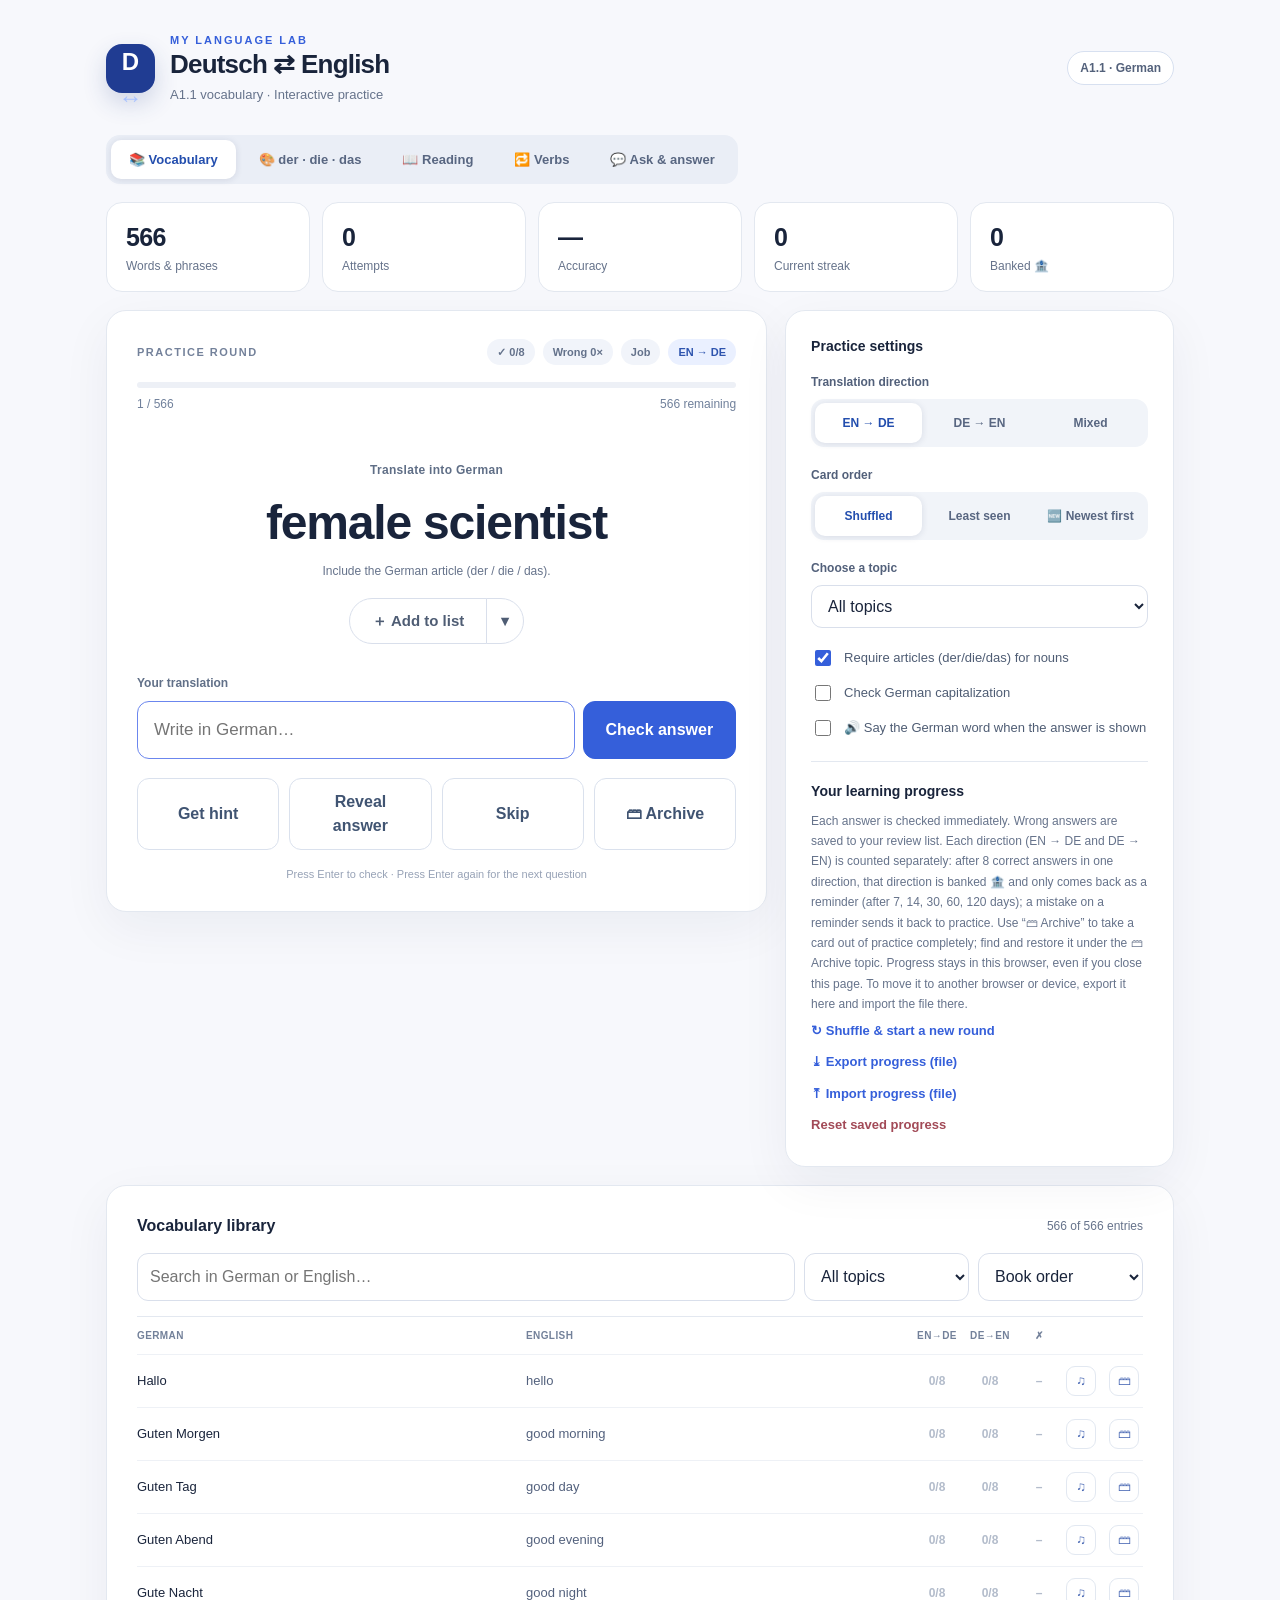
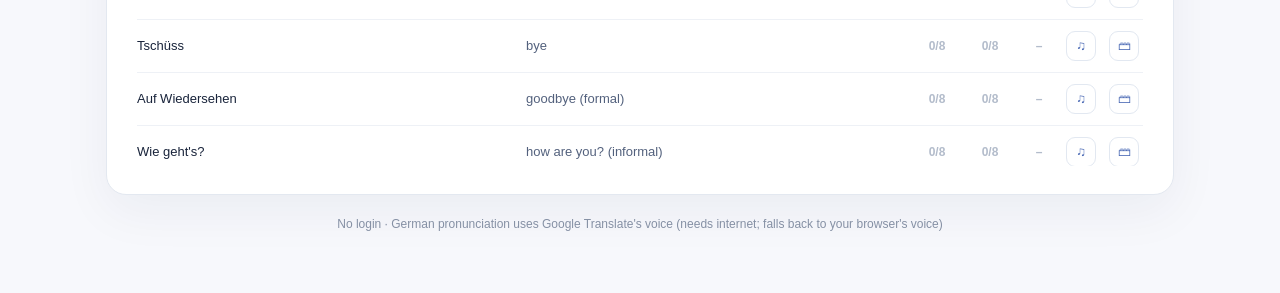
==== deutsch/index.html @ 196c31c3 "Add option to say the answer aloud automatically New checkboxes in the Vocabulary and Ask & answer s" ====
<!doctype html>
<html lang="en">
<head>
<meta charset="utf-8">
<meta name="viewport" content="width=device-width, initial-scale=1">
<meta name="theme-color" content="#f7f8fc">
<title>Deutsch ⇄ English · A1.1 Practice</title>
<style>
:root{color-scheme:light;--bg:#f7f8fc;--ink:#19243b;--muted:#66738b;--line:#e3e8f0;--blue:#355fda;--lightblue:#ebf0ff;--green:#137c5a;--lightgreen:#e9f8f0;--red:#a73d4a;--lightred:#fff0f0;--gold:#aa6d1d;--card:#fff;--shadow:0 16px 50px rgba(21,37,76,.055)}
*{box-sizing:border-box}body{margin:0;background:var(--bg);color:var(--ink);font-family:Inter,-apple-system,BlinkMacSystemFont,"Segoe UI",Roboto,Arial,sans-serif;line-height:1.5}button,input,select{font:inherit}button{cursor:pointer}button:disabled{cursor:not-allowed;opacity:.45}button:focus-visible,input:focus-visible,select:focus-visible{outline:3px solid #9caff5;outline-offset:2px}.layout{max-width:1120px;margin:0 auto;padding:32px 26px 60px}.top{display:flex;justify-content:space-between;align-items:center;gap:22px;margin-bottom:30px}.brand{display:flex;align-items:center;gap:15px}.logo{width:49px;height:49px;border-radius:16px;background:#203c92;color:white;display:grid;place-items:center;font-size:24px;font-weight:800;box-shadow:0 10px 23px #253e8630}.eyebrow{text-transform:uppercase;font-size:11px;letter-spacing:2px;font-weight:800;color:var(--blue)}h1{margin:0;font-size:26px;letter-spacing:-.8px;line-height:1.18}.sub{margin:6px 0 0;color:var(--muted);font-size:13px}.tag{padding:7px 12px;border:1px solid #d7e0f0;background:white;border-radius:99px;color:#53617b;font-size:12px;font-weight:800;white-space:nowrap}.stats{display:grid;grid-template-columns:repeat(5,1fr);gap:12px;margin-bottom:18px}.stat{background:white;border:1px solid var(--line);border-radius:16px;padding:16px 19px}.stat .num{font-size:25px;font-weight:800;letter-spacing:-.6px;font-variant-numeric:tabular-nums}.stat .label{font-size:12px;color:var(--muted)}.main{display:grid;grid-template-columns:minmax(0,1.7fr) minmax(260px,1fr);align-items:start;gap:18px}.panel{border:1px solid var(--line);background:var(--card);border-radius:20px;box-shadow:var(--shadow)}.settings{padding:25px}.sectionhead{font-size:14px;font-weight:800;margin:0 0 16px}.field{margin-bottom:19px}.field label.label{display:block;font-size:12px;font-weight:750;color:#52607a;margin-bottom:8px}.seg{display:grid;grid-template-columns:repeat(3,1fr);padding:4px;border-radius:13px;background:#f1f4f9;gap:4px}.seg button{border:0;background:transparent;color:#586681;padding:11px 7px;border-radius:10px;font-size:12px;font-weight:800;white-space:nowrap}.seg button[aria-pressed="true"]{background:#fff;color:#234eae;box-shadow:0 1px 7px rgba(30,44,80,.12)}select,.search{width:100%;background:#fff;border:1px solid #d9dfeb;border-radius:11px;padding:11px 12px;color:var(--ink);outline:none}.checkrow{display:flex;align-items:center;gap:10px;font-size:13px;color:#4f5d74;margin:13px 0}.checkrow input{accent-color:var(--blue);width:16px;height:16px}.mini{margin-top:22px;border-top:1px solid var(--line);padding-top:19px}.hintline{font-size:12px;color:var(--muted);line-height:1.7;margin:0}.linkbutton{border:none;background:transparent;color:var(--blue);font-size:13px;font-weight:800;padding:6px 0;text-align:left}.study{padding:28px 30px 29px;min-height:480px}.meta{display:flex;justify-content:space-between;gap:12px;align-items:center}.smallcaps{font-size:11px;text-transform:uppercase;letter-spacing:1.5px;color:#73819a;font-weight:800}.meta-right{display:flex;align-items:center;gap:8px}.pill{border-radius:99px;background:#f1f4fa;padding:5px 10px;font-weight:750;color:#64728b;font-size:11px}.pin{background:#eaf0ff;color:#2e54ae}.progress-track{height:6px;border-radius:99px;background:#edf0f6;overflow:hidden;margin-top:17px}.progress-fill{height:100%;width:0%;background:#3d6adf;transition:width .28s}.question{padding:48px 0 30px;text-align:center}.from{font-size:12px;font-weight:800;color:#5f6e86;letter-spacing:.3px}.word{font-size:clamp(28px,4vw,48px);font-weight:800;line-height:1.18;margin:16px 0 10px;letter-spacing:-1.2px;overflow-wrap:anywhere}.clue{font-size:12px;color:var(--muted);min-height:24px}.audio{border:1.5px solid #b9caf7;background:#e6edff;border-radius:100px;padding:11px 22px;color:#234eae;font-weight:800;font-size:15px;display:inline-flex;align-items:center;gap:7px;margin-top:12px}.answerarea label{display:block;margin-bottom:9px;font-size:12px;color:#617088;font-weight:750}.answerbox{display:flex;gap:8px}.answerbox input{flex:1;min-width:0;border-radius:12px;padding:15px 16px;font-size:17px;border:1.5px solid #cdd7e7;outline:none;background:#fff;color:#1f2b44}.answerbox input:focus{border-color:#6b86ee}.primary{background:var(--blue);color:#fff;border:1px solid var(--blue);border-radius:12px;padding:13px 22px;font-weight:800}.primary:hover:not(:disabled){background:#234bbf}.secondary{background:#fff;color:#405472;border:1px solid #dae1ed;border-radius:12px;padding:11px 16px;font-weight:750}.secondary:hover:not(:disabled){background:#f7f9fe}.answer-feedback{margin-top:16px;padding:13px 15px;border-radius:12px;background:#f5f7fb;display:none;font-size:14px}.answer-feedback.good{display:block;background:var(--lightgreen);color:var(--green)}.answer-feedback.bad{display:block;background:var(--lightred);color:var(--red)}.answer-feedback.neutral{display:block;background:#f1f4fb;color:#41526d}.answer-feedback strong{display:block;font-size:14px;margin-bottom:3px}.answer-feedback .solution{color:#1f2b44;font-size:16px;font-weight:800}.actions{display:flex;gap:10px;margin-top:19px;flex-wrap:wrap}.actions .secondary{flex:1}.actions .next{flex:1;min-width:100px}.kbd{font-size:11px;color:#97a2b6;margin-top:16px;text-align:center}.empty{padding:56px 14px;text-align:center;color:#55627b}.empty h3{color:var(--ink);margin-bottom:3px}.hidden{display:none!important}.bank{padding:28px 30px}.bank-head{display:flex;justify-content:space-between;gap:10px;align-items:center}.bank h2{font-size:16px;margin:0}.counter{font-size:12px;color:var(--muted)}.bank-actions{display:flex;gap:9px;margin:15px 0}.bank-actions>*{min-width:0}.bank-actions input{flex:1}.bank-actions select{flex:0 0 165px}.wordtable{border-top:1px solid var(--line);max-height:450px;overflow-y:auto}.wordrow{display:grid;grid-template-columns:1fr 1fr 44px 44px 36px 34px 34px;gap:9px;align-items:center;padding:11px 0;border-bottom:1px solid #eef1f6;font-size:13px}.wordrow .en{color:#53617d}.speak-mini{width:30px;height:30px;border:1px solid #e2e8f1;border-radius:9px;background:white;color:#4968b4}.footer{font-size:12px;text-align:center;color:#8590a4;margin-top:20px}.rowtwo{display:flex;justify-content:space-between;gap:8px;align-items:center}.badgecorrect{color:var(--green);font-size:12px;font-weight:800}.progresslabel{font-size:12px;color:#70809b}.toast{position:fixed;left:50%;bottom:25px;transform:translateX(-50%);background:#1f2f4e;color:white;padding:10px 18px;border-radius:12px;box-shadow:0 8px 40px #19243b33;font-size:13px;z-index:10;max-width:90vw;text-align:center;display:none}.toast.on{display:block}@media(max-width:840px){.main{grid-template-columns:1fr}.settings{order:2}.study{order:1}.bank{margin-top:18px}}@media(max-width:560px){.layout{padding:18px 13px 30px}.top{align-items:flex-start}.tag{font-size:10px}.brand{gap:9px}.logo{width:42px;height:42px;border-radius:13px}h1{font-size:19px}.stats{gap:8px;grid-template-columns:repeat(3,1fr)}.stat{padding:12px 10px}.stat .num{font-size:21px}.stat .label{font-size:11px}.study,.settings,.bank{padding:21px 18px}.question{padding:44px 0 29px}.answerbox{flex-direction:column}.primary{width:100%}.bank-actions{flex-direction:column}.bank-actions select{flex-basis:auto}.wordrow{font-size:12px}.word{font-size:34px}}
.qtools{display:flex;gap:10px;justify-content:center;align-items:center;flex-wrap:wrap;margin-top:12px}.qtools .audio{margin-top:0}.listwrap{position:relative;display:inline-block}.listbtn{background:#fff;border-color:#d9dfeb;color:#4f5d74}.listbtn.has{background:#fff7e6;border-color:#f0d9a8;color:#8a5a12}.listpop{position:absolute;z-index:20;top:calc(100% + 8px);left:50%;transform:translateX(-50%);width:280px;max-width:80vw;background:#fff;border:1px solid var(--line);border-radius:14px;box-shadow:0 16px 40px rgba(21,37,76,.2);padding:12px;text-align:left}.pophead{font-size:12px;font-weight:800;color:#52607a;margin-bottom:6px}.listrow{display:flex;align-items:center;justify-content:space-between;gap:8px;padding:5px 2px}.listrow label{display:flex;align-items:center;gap:9px;font-size:14px;cursor:pointer;flex:1;min-width:0}.listrow label span{overflow-wrap:anywhere}.listrow input{accent-color:var(--blue);width:16px;height:16px;flex:none}.listdel{border:0;background:transparent;color:#a24a57;font-size:13px;padding:4px 7px;border-radius:7px}.listdel:hover{background:var(--lightred)}.newlist{display:flex;gap:6px;margin-top:10px;border-top:1px solid var(--line);padding-top:10px}.newlist input{flex:1;min-width:0;border:1px solid #d9dfeb;border-radius:9px;padding:8px 10px;font-size:13px}.newlist .primary{padding:8px 14px;font-size:13px}
.splitbtn{display:inline-flex}.splitbtn .listbtn:first-child{border-radius:100px 0 0 100px;max-width:230px;overflow:hidden;text-overflow:ellipsis;white-space:nowrap;display:block}.splitbtn .listbtn:last-child{border-radius:0 100px 100px 0;margin-left:-1.5px;padding:11px 14px}.listdef{border:0;background:transparent;color:#b8860b;font-size:16px;padding:2px 6px;border-radius:7px}.listdef:hover{background:#fff7e6}
.pill.bad{background:#fff0f0;color:#a73d4a}.wc{font-size:12px;font-weight:800;color:#b3bccb;text-align:center}.wc.on{color:#a73d4a}.cc{font-size:12px;font-weight:800;color:#b3bccb;text-align:center;white-space:nowrap}.cc.on{color:var(--green)}.wordhead{position:sticky;top:0;background:#fff;z-index:1;font-size:10px;font-weight:800;color:#73819a;text-transform:uppercase;letter-spacing:.4px}.wordhead div:nth-child(n+3){text-align:center}.wordrow.archived>div:nth-child(-n+2){opacity:.45;text-decoration:line-through}@media(max-width:560px){.wordrow{grid-template-columns:1fr 1fr 34px 34px 24px 30px 30px;gap:5px}}.pill.good{background:var(--lightgreen);color:var(--green)}.pill.bank{background:#fff7e6;color:#8a5a12}.feedback-note{margin-top:6px;font-size:13px;font-weight:700}
:root{--der:#2f5fd0;--die:#c8384e;--das:#13875a;--derbg:#eaf0ff;--diebg:#ffedf0;--dasbg:#e5f6ee}
.tabs{display:flex;gap:5px;background:#eaeef6;padding:5px;border-radius:14px;margin:0 0 18px;width:max-content;max-width:100%}.tabs button{border:0;background:transparent;padding:10px 18px;border-radius:10px;font-weight:800;color:#586681;font-size:13px;white-space:nowrap}.tabs button[aria-selected="true"]{background:#fff;color:#234eae;box-shadow:0 1px 7px rgba(30,44,80,.12)}
.art-der{color:var(--der)}.art-die{color:var(--die)}.art-das{color:var(--das)}
.rdlist{display:grid;grid-template-columns:repeat(auto-fill,minmax(190px,1fr));gap:12px;margin-bottom:18px}.rdcard{display:flex;flex-direction:column;gap:3px;text-align:left;background:#fff;border:1px solid var(--line);border-radius:16px;padding:14px 16px;color:var(--ink)}.rdcard:hover{border-color:#b9caf7}.rdcard.on{border-color:var(--blue);box-shadow:0 0 0 3px #e2e9ff}.rdcard b{font-size:15px}.rdlvl{font-size:10px;font-weight:800;text-transform:uppercase;letter-spacing:1px;color:var(--blue)}.rden{font-size:12px;color:var(--muted)}.rdmeta{font-size:11px;color:#8a95aa;font-weight:700;margin-top:4px}
.rdtext{padding:26px 30px}.rdhead{display:flex;justify-content:space-between;gap:14px;align-items:flex-start;flex-wrap:wrap}.rdhead h2{margin:2px 0 0;font-size:24px;letter-spacing:-.5px}.rdtools{display:flex;gap:14px;align-items:center;flex-wrap:wrap}.rdtools .checkrow{margin:0}
.rdbody{font-size:20px;line-height:2;margin-top:10px}.rp{margin:0 0 14px}.rp.dlg{display:grid;grid-template-columns:62px 1fr;gap:0 8px}.rp.dlg .rs:not(:first-of-type){grid-column:2}.who{font-weight:800;color:var(--muted);font-size:15px;padding-top:4px}
.w{border:0;background:transparent;padding:0 1px;margin:0;font:inherit;color:inherit;border-radius:5px;cursor:pointer;border-bottom:1.5px dotted #c3cbe0}.w:hover{background:#eef2ff}.w.sel{background:#dfe7ff;border-bottom-color:var(--blue)}.rs{border-radius:8px;transition:background .2s}.rs.playing{background:#fff5d6}.rsay{border:0;background:transparent;font-size:14px;padding:0 3px;opacity:.55;vertical-align:middle}.rsay:hover{opacity:1}.rsen{display:none}
.rdbody.showen .rs{display:block}.rdbody.showen .rsen{display:block;font-size:14px;line-height:1.5;color:var(--muted);margin:-4px 0 8px}
.wpop{position:absolute;z-index:30;background:#fff;border:1px solid var(--line);border-radius:14px;box-shadow:0 16px 40px rgba(21,37,76,.2);padding:12px 14px}.wph{font-size:18px;font-weight:800;display:flex;align-items:center;gap:8px;flex-wrap:wrap}.wpe{font-size:14px;color:#41526d;margin-top:3px}
.rq{padding:14px 0;border-top:1px solid #eef1f6}.rqq{font-size:16px;margin-bottom:9px}.rqen{display:none}.showen .rqen{display:block;font-size:13px;color:var(--muted)}.rqo{display:flex;gap:8px;flex-wrap:wrap}.rqo .secondary.ok{background:var(--lightgreen);border-color:#9fd8bd;color:var(--green);opacity:1}.rqo .secondary.no{background:var(--lightred);border-color:#efbcc5;color:var(--red);opacity:1;text-decoration:line-through}.rdscore{display:flex;gap:10px;align-items:center;flex-wrap:wrap;margin-top:14px}.rdres{font-weight:800;font-size:16px;margin-right:6px}.rdres.good{color:var(--green)}
@media(max-width:560px){.rdtext{padding:21px 18px}.rdbody{font-size:18px}.rp.dlg{grid-template-columns:50px 1fr}}
.vhead{text-align:center;margin:26px 0 18px}.vverb{font-size:clamp(32px,5vw,48px);font-weight:800;letter-spacing:-1px}.vfam{min-height:26px;margin-top:6px}.vbadge{display:inline-block;font-size:11px;font-weight:800;border-radius:99px;padding:3px 10px;background:#f1f4fa;color:#52607a;margin:2px}.vbadge.f-ei,.vbadge.f-eie,.vbadge.f-aä{background:#fff1e0;color:#9a5a00}.vbadge.f-te{background:#f2ebff;color:#6b3fc4}.vbadge.f-sz{background:#e6f4ff;color:#1d6395}.vbadge.f-irr{background:#ffedf0;color:#a73d4a}.vbadge.f-reg{background:var(--lightgreen);color:var(--green)}
.vgrid{display:grid;gap:8px;max-width:520px;margin:0 auto}.vrow{display:grid;grid-template-columns:92px 1fr 1fr;gap:10px;align-items:center}.vrow label{font-weight:800;color:#52607a;text-align:right;font-size:15px}.vrow input{border:1.5px solid #cdd7e7;border-radius:11px;padding:11px 13px;font-size:17px;min-width:0;background:#fff;color:#1f2b44}.vrow input:focus{border-color:#6b86ee;outline:none}.vrow.good input{border-color:#9fd8bd;background:var(--lightgreen)}.vrow.bad input{border-color:#efbcc5;background:var(--lightred)}.vfix{font-size:17px;font-weight:700}.vrow.good .vfix{color:var(--green)}.vrow.bad .vfix{color:var(--red)}.vrow .vfix span{color:inherit}
.vf-end{color:var(--blue);font-weight:800}.vf-chg{background:#ffe2b8;color:#8a4b00!important;border-radius:4px;padding:0 2px;font-weight:800}.vf-ins{background:#eadcff;color:#5d2fb5!important;border-radius:4px;padding:0 2px;font-weight:800}.vf-irr{border-bottom:2.5px solid #e08a2c;font-weight:800}
.vrow .vf-end{color:var(--blue)!important}#vTip{margin-top:16px}#vTip div+div{margin-top:4px}
.vlabel{font-size:11px;font-weight:800;text-transform:uppercase;letter-spacing:1px;color:#8a95aa;margin-bottom:6px}.vsrc{font-size:24px;font-weight:700;margin:4px 0 14px}.vto{font-size:15px;color:#52607a}.vtarget{display:inline-block;background:var(--blue);color:#fff;border-radius:10px;padding:4px 12px;font-weight:800;margin-left:4px}.vhl{background:#fff5d6;border-radius:5px;padding:0 3px}
.vendings{margin-top:14px}.vtab{border-collapse:collapse;font-size:15px;width:100%;max-width:620px}.vtab th,.vtab td{border:1px solid var(--line);padding:6px 8px;text-align:center}.vtab th{background:#f5f7fb;font-size:12px}
.vfams{display:grid;grid-template-columns:repeat(2,1fr);gap:14px}.vfamcard{border:1px solid var(--line);border-left:5px solid #9aa3b5;border-radius:14px;padding:12px 14px}.vfamcard.f-reg{border-left-color:var(--green)}.vfamcard.f-ei,.vfamcard.f-eie,.vfamcard.f-aä{border-left-color:#e08a2c}.vfamcard.f-te{border-left-color:#7b4fd6}.vfamcard.f-sz{border-left-color:#2b7bb9}.vfamcard.f-irr{border-left-color:var(--die)}.vex{font-size:14px;line-height:1.9}.vchip{border-color:#d4dbe8;color:#41526d}.vchip.on{background:var(--lightgreen);border-color:#9fd8bd;color:var(--green)}
@media(max-width:840px){.vfams{grid-template-columns:1fr}}@media(max-width:560px){.vrow{grid-template-columns:70px 1fr;gap:6px 8px}.vrow .vfix{grid-column:2;font-size:15px}.vrow .vfix:empty{display:none}.vtab{font-size:13px}.vtab th,.vtab td{padding:5px 3px}}
.lesson{padding:0;margin-bottom:18px}.lesson summary{cursor:pointer;padding:18px 24px;font-weight:800;font-size:16px}.lbody{padding:0 24px 18px;font-size:14px;line-height:1.9}.lbody p{margin:8px 0}.ltab{border-collapse:collapse;margin:8px 0 12px;font-size:14px}.ltab th,.ltab td{border:1px solid var(--line);padding:6px 14px;text-align:left}.ltab th{background:#f5f7fb;font-size:12px}.ltab td[lang=de]{font-weight:700}
.gmain{display:grid;grid-template-columns:minmax(0,1.7fr) minmax(260px,1fr);align-items:start;gap:18px}.gcard{padding:28px 30px 26px}
.gword{font-size:clamp(34px,6vw,56px);font-weight:800;text-align:center;letter-spacing:-1.2px;line-height:1.15;margin:40px 0 6px;overflow-wrap:anywhere}.pltag{font-size:13px;letter-spacing:0;vertical-align:middle;background:#f1f4fa;color:#64728b;border-radius:99px;padding:4px 10px;font-weight:800}
.gmeaning{text-align:center;color:var(--muted);font-size:14px;min-height:22px}
.gbtns{display:grid;grid-template-columns:repeat(3,1fr);gap:12px;margin:30px 0 6px}.gbtn{border:2px solid;border-radius:16px;padding:18px 6px 12px;font-size:26px;font-weight:800;background:#fff;transition:transform .08s,background .15s}.gbtn small{display:block;font-size:11px;font-weight:700;opacity:.55;margin-top:2px}.gbtn:active:not(:disabled){transform:scale(.97)}.gbtn:disabled{opacity:1;cursor:default}
.gbtn.der{color:var(--der);border-color:#b9c9f3}.gbtn.die{color:var(--die);border-color:#efbcc5}.gbtn.das{color:var(--das);border-color:#a9dcc4}.gbtn.der:hover:not(:disabled){background:var(--derbg)}.gbtn.die:hover:not(:disabled){background:var(--diebg)}.gbtn.das:hover:not(:disabled){background:var(--dasbg)}
.gbtn.right{color:#fff}.gbtn.der.right{background:var(--der);border-color:var(--der)}.gbtn.die.right{background:var(--die);border-color:var(--die)}.gbtn.das.right{background:var(--das);border-color:var(--das)}.gbtn.wrong{background:#f4f5f8;border-color:#9aa3b5;color:#7b8498;text-decoration:line-through}.gbtn.dim{opacity:.35!important}
.gword.pop{animation:gpop .35s}.gword.shake{animation:gshake .4s}@keyframes gpop{40%{transform:scale(1.08)}}@keyframes gshake{20%,60%{transform:translateX(-8px)}40%,80%{transform:translateX(8px)}}
.gfb{display:none;margin-top:14px}.gfb.show{display:block}.gres{font-weight:800;font-size:15px;margin-bottom:8px}.gfb.good .gres{color:var(--green)}.gfb.bad .gres{color:var(--red)}.tip{background:#f5f7fb;border-radius:12px;padding:12px 14px;font-size:14px;color:#33415c}.tip.warn{background:#fff7e6;color:#6e470c}.vtip{margin-top:10px;background:#fff;border:1px solid var(--line);font-weight:500}.vtip.warn{background:#fffaf0;border-color:#f0d9a8}.vtag{display:block;font-size:10px;font-weight:800;letter-spacing:.8px;text-transform:uppercase;color:#8a95aa;margin-bottom:3px}
.rgrid{display:grid;grid-template-columns:repeat(3,1fr);gap:14px;margin-top:14px}.rcol{border:1px solid var(--line);border-top:4px solid;border-radius:14px;padding:12px 14px}.rcol.der{border-top-color:var(--der)}.rcol.die{border-top-color:var(--die)}.rcol.das{border-top-color:var(--das)}.rcol.gen{grid-column:1/-1;border-top-color:#8a95aa;display:grid;grid-template-columns:repeat(2,1fr);gap:0 18px}.rcol.gen h3{grid-column:1/-1}.rcol h3{margin:2px 0 8px;font-size:18px}.rcol h3 small{font-size:11px;color:var(--muted);font-weight:700;text-transform:uppercase;letter-spacing:.8px}
.rule{padding:9px 0;border-top:1px solid #eef1f6}.rtop{display:flex;justify-content:space-between;gap:6px;align-items:center}.rlab{font-weight:800;font-size:14px}.rstr{font-size:10px;font-weight:800;text-transform:uppercase;letter-spacing:.6px;color:#8a95aa}.rex{margin-top:5px}.rnone{font-size:12px;color:#8a95aa;margin-right:6px}
.chip{display:inline-block;border-radius:99px;padding:3px 10px;font-size:12px;font-weight:700;margin:2px 4px 2px 0;border:1.5px solid;background:#fff;line-height:1.5}.chip.der{border-color:#c4d2f5;color:var(--der)}.chip.die{border-color:#f1c4cc;color:var(--die)}.chip.das{border-color:#b3e0ca;color:var(--das)}.chip.on.der{background:var(--derbg)}.chip.on.die{background:var(--diebg)}.chip.on.das{background:var(--dasbg)}.chip.exc{border-style:dashed}button.chip{cursor:pointer}
.gwall{display:grid;grid-template-columns:repeat(3,1fr);gap:14px;margin-top:12px}.wcol h3{margin:0 0 6px;font-size:18px}.wcol h3 small{font-size:12px;color:var(--muted)}.gwall .chip:not(.on){background:#fff;opacity:.7}
@media(max-width:840px){.gmain{grid-template-columns:1fr}.rgrid,.gwall{grid-template-columns:1fr}.rcol.gen{grid-template-columns:1fr}}@media(max-width:560px){.gcard{padding:21px 18px}.gbtns{gap:8px}.gbtn{font-size:22px;padding:16px 4px 10px}.tabs button{padding:9px 12px}}
.ttask{text-align:center;font-size:12px;font-weight:800;color:#5f6e86;letter-spacing:.3px;margin-top:24px}.tq{font-size:clamp(24px,3.4vw,34px);font-weight:800;text-align:center;letter-spacing:-.6px;line-height:1.3;margin:14px 0 8px;overflow-wrap:anywhere}.tq.isen{font-size:clamp(19px,2.6vw,25px);font-weight:700;color:#33405a;letter-spacing:-.2px}.tq mark,.lbody mark,.hintline mark{background:#fff1c9;color:inherit;border-radius:6px;padding:0 4px;box-shadow:inset 0 -3px 0 #f0c45a}
.tparts{display:flex;justify-content:center;flex-wrap:wrap;gap:10px}.tpart{border:2px solid #cdd7e7;border-radius:14px;padding:4px 14px 7px;background:#fff;font-size:clamp(20px,2.8vw,26px);letter-spacing:-.3px}.tpart small{display:block;font-size:10px;font-weight:800;letter-spacing:1px;text-transform:uppercase;color:#8a95aa}.tpart.subj{border-color:#b9caf7;background:#eef2ff;color:#234eae}.tpart.w{border-color:#f2d59a;background:#fff7e6;color:#8a5a00}
.tcues{display:flex;justify-content:center;flex-wrap:wrap;gap:8px;margin:12px 0 4px;min-height:30px}.tcue{border-radius:99px;padding:5px 12px;font-size:13px;font-weight:800;background:#f1f4fa;color:#52607a;border:1.5px solid #e1e7f1}.tcue.yes{background:var(--lightgreen);color:var(--green);border-color:#a9dcc4}.tcue.no{background:var(--lightred);color:var(--red);border-color:#efbcc5}.tcue.use{background:#fff7e6;color:#8a5a00;border-color:#f2d59a}.tcue.type{background:#fff;border-style:dashed}
.ttiles{display:flex;flex-wrap:wrap;gap:8px;justify-content:center;margin-top:12px}.ttile{border:1.5px solid #cdd7e7;background:#fff;border-radius:10px;padding:6px 12px;font-weight:700;font-size:15px;color:var(--ink)}.ttile:hover:not(:disabled){background:#f3f6fd}.ttile.used{opacity:.3}.ttile.ctl{border-style:dashed;color:#66738b;font-size:13px}
.vbx{background:#e6edff;color:#234eae;border-radius:6px;padding:0 4px}.slot{display:inline-block;border-radius:7px;padding:1px 8px;background:#eef1f7;color:#52607a;font-weight:800;font-size:12px;margin:1px 0;white-space:nowrap}.slot.v{background:var(--blue);color:#fff}
.tdiff{font-size:15px;line-height:1.9;margin-top:6px;color:#1f2b44}.tdiff .lab{display:inline-block;min-width:78px;font-size:11px;font-weight:800;text-transform:uppercase;letter-spacing:1px;color:#8a95aa}.dx{background:#ffe2b8;color:#8a4b00;border-radius:4px;padding:0 3px}.dbad{color:var(--red);text-decoration:line-through;text-decoration-thickness:2px}
.ttips{margin:10px 0 0;padding-left:18px;font-size:14px;color:#33405a}.ttips li{margin:5px 0}.answer-feedback .tsol{color:#1f2b44;font-size:17px;font-weight:800}.answer-feedback .tnote{color:#52607a;font-size:13px;margin-top:6px}#tHintBox{margin-top:12px;font-size:14px;line-height:1.8}
#tMic.on{background:var(--lightred);color:var(--red);border-color:#efbcc5}#tMic{padding:11px 13px}
#tabTalk .pill{white-space:nowrap}
@media(max-width:560px){.tpart{padding:3px 10px 6px}#tForm .answerbox{flex-direction:row;flex-wrap:wrap}#tForm .answerbox input{flex:1 1 100%}#tForm .answerbox .primary{flex:1}#tabTalk .meta{flex-wrap:wrap;row-gap:10px}#tabTalk .meta .seg{width:100%!important}}
</style>
</head>
<body>
<div class="layout">
<header class="top"><div class="brand"><div class="logo">D<span style="color:#a9c2ff">↔</span></div><div><div class="eyebrow">My language lab</div><h1>Deutsch ⇄ English</h1><p class="sub">A1.1 vocabulary · Interactive practice</p></div></div><div class="tag">A1.1 · German</div></header>
<nav class="tabs" role="tablist" aria-label="Sections"><button type="button" role="tab" data-tab="vocab" aria-selected="true">📚 Vocabulary</button><button type="button" role="tab" data-tab="gender" aria-selected="false">🎨 der · die · das</button><button type="button" role="tab" data-tab="reading" aria-selected="false">📖 Reading</button><button type="button" role="tab" data-tab="verbs" aria-selected="false">🔁 Verbs</button><button type="button" role="tab" data-tab="talk" aria-selected="false">💬 Ask &amp; answer</button></nav><div id="tabVocab"><section class="stats" aria-label="Learning statistics"><div class="stat"><div class="num" id="statTotal">0</div><div class="label">Words & phrases</div></div><div class="stat"><div class="num" id="statDone">0</div><div class="label">Attempts</div></div><div class="stat"><div class="num" id="statAccuracy">—</div><div class="label">Accuracy</div></div><div class="stat"><div class="num" id="statStreak">0</div><div class="label">Current streak</div></div><div class="stat"><div class="num" id="statBanked">0</div><div class="label">Banked 🏦</div></div></section>
<div class="main">
<section class="panel study" aria-label="Practice quiz">
<div id="quizBox"><div class="meta"><span class="smallcaps" id="roundText">Practice</span><div class="meta-right"><span class="pill" id="rightPill" title="Correct answers – 8 banks the word">✓ 0/8</span><span class="pill" id="wrongPill" title="How many times you got this word wrong">Wrong 0×</span><span class="pill" id="catPill">Verb</span><span class="pill pin" id="directionPill">EN → DE</span></div></div><div class="progress-track" aria-label="Practice round progress"><div class="progress-fill" id="progressFill"></div></div><div class="rowtwo" style="margin-top:7px"><span class="progresslabel" id="roundCount">1 / 1</span><span class="progresslabel" id="itemsRemaining"></span></div>
<div class="question"><div class="from" id="promptLabel">Translate into German</div><div class="word" id="prompt">to learn</div><div class="clue" id="promptClue"></div><div class="qtools"><button class="audio hidden" type="button" id="speakBtn">🔊 &nbsp;Listen in German</button><div class="listwrap"><div class="splitbtn"><button class="audio listbtn" type="button" id="listBtn">＋ Add to list</button><button class="audio listbtn" type="button" id="listMore" aria-haspopup="true" aria-expanded="false" aria-label="Choose or manage lists" title="Choose or manage lists">▾</button></div><div class="listpop hidden" id="listPop" role="dialog" aria-label="Add to list"><div class="pophead">Add this word to… <span style="font-weight:600">(★ = quick-add list)</span></div><div id="listRows"></div><form class="newlist" id="newListForm" autocomplete="off"><input id="newListName" placeholder="New list name…" maxlength="40" aria-label="New list name"><button class="primary" type="submit">Create</button></form></div></div></div></div>
<form id="answerForm" autocomplete="off"><div class="answerarea"><label for="answer">Your translation</label><div class="answerbox"><input id="answer" name="answer" placeholder="Type the translation…" spellcheck="false" autocapitalize="off" autocorrect="off" autofocus><button class="primary" id="checkBtn" type="submit">Check answer</button></div></div></form><div id="feedback" class="answer-feedback" aria-live="polite"></div>
<div class="actions"><button class="secondary" type="button" id="hintBtn">Get hint</button><button class="secondary" type="button" id="revealBtn">Reveal answer</button><button class="secondary" type="button" id="skipBtn">Skip</button><button class="secondary" type="button" id="archBtn" title="Take this card out of practice and keep it in the Archive">🗃 Archive</button><button class="primary next hidden" type="button" id="nextBtn">Next →</button></div><div class="kbd">Press Enter to check · Press Enter again for the next question</div></div>
<div id="emptyBox" class="empty hidden"><h3>No cards in this set yet</h3><p id="emptyDesc">Choose another topic to continue.</p><button class="primary" id="allTopicsBtn" type="button">Practice all topics</button></div>
</section>
<aside class="panel settings"><h2 class="sectionhead">Practice settings</h2><div class="field"><label class="label">Translation direction</label><div class="seg" role="group" aria-label="Translation direction"><button type="button" data-mode="en-de" aria-pressed="true">EN → DE</button><button type="button" data-mode="de-en" aria-pressed="false">DE → EN</button><button type="button" data-mode="mixed" aria-pressed="false">Mixed</button></div></div><div class="field"><label class="label">Card order</label><div class="seg" style="grid-template-columns:repeat(3,1fr)" role="group" aria-label="Card order"><button type="button" data-order="shuffle" aria-pressed="true">Shuffled</button><button type="button" data-order="least" aria-pressed="false" title="Cards you have seen least come first">Least seen</button><button type="button" data-order="recent" aria-pressed="false" title="Cards from your most recent lesson come first, then older lessons">🆕 Newest first</button></div></div><div class="field"><label class="label" for="category">Choose a topic</label><select id="category"><option value="all">All topics</option><option value="verbs">Verbs</option><option value="nouns">Nouns</option><option value="everyday">Everyday words</option><option value="greetings">Greetings</option><option value="pronouns">Pronouns</option><option value="numbers">Numbers</option><option value="places">Countries & cities</option><option value="jobs">Jobs & professions</option><option value="personal">Personal info</option><option value="leisure">Uni &amp; free time</option><option value="articles">Articles: ein / kein / der</option><option value="sentences">Complete sentences</option><option value="forms">Verb forms</option><option value="mistakes">Mistakes to review</option><option value="banked">🏦 Banked words</option><option value="archived">🗃 Archive</option></select></div><label class="checkrow"><input type="checkbox" id="articles" checked> Require articles (der/die/das) for nouns</label><label class="checkrow"><input type="checkbox" id="caseStrict"> Check German capitalization</label><label class="checkrow"><input type="checkbox" id="autoSay"> 🔊 Say the German word when the answer is shown</label><div class="mini"><h3 class="sectionhead" style="margin-bottom:9px">Your learning progress</h3><p class="hintline">Each answer is checked immediately. Wrong answers are saved to your review list. Each direction (EN → DE and DE → EN) is counted separately: after 8 correct answers in one direction, that direction is banked 🏦 and only comes back as a reminder (after 7, 14, 30, 60, 120 days); a mistake on a reminder sends it back to practice. Use “🗃 Archive” to take a card out of practice completely; find and restore it under the 🗃 Archive topic. Progress stays in this browser, even if you close this page. To move it to another browser or device, export it here and import the file there.</p><button class="linkbutton" id="shuffleBtn" type="button">↻ Shuffle & start a new round</button><br><button class="linkbutton" id="exportBtn" type="button">⤓ Export progress (file)</button><br><button class="linkbutton" id="importBtn" type="button">⤒ Import progress (file)</button><input type="file" id="importFile" accept=".json,application/json" class="hidden"><br><button class="linkbutton" id="resetBtn" type="button" style="color:#a24a57">Reset saved progress</button></div></aside>
</div>
<section class="panel bank" style="margin-top:18px"><div class="bank-head"><h2>Vocabulary library</h2><span class="counter" id="bankCount">0 entries</span></div><div class="bank-actions"><input class="search" id="search" type="search" placeholder="Search in German or English…" aria-label="Search vocabulary"><select id="bankCategory" aria-label="Filter vocabulary"><option value="all">All topics</option><option value="verbs">Verbs</option><option value="nouns">Nouns</option><option value="everyday">Everyday words</option><option value="greetings">Greetings</option><option value="pronouns">Pronouns</option><option value="numbers">Numbers</option><option value="places">Countries & cities</option><option value="jobs">Jobs & professions</option><option value="personal">Personal info</option><option value="leisure">Uni &amp; free time</option><option value="articles">Articles: ein / kein / der</option><option value="sentences">Complete sentences</option><option value="forms">Verb forms</option><option value="banked">🏦 Banked</option><option value="archived">🗃 Archived</option></select><select id="bankSort" aria-label="Sort vocabulary"><option value="book">Book order</option><option value="least">Least seen first</option><option value="wrong">Most mistakes first</option><option value="recent">Newest lesson first</option></select></div><div class="wordtable" id="wordtable" aria-label="Vocabulary list"></div></section>
</div>
<div id="tabGender" class="hidden">
<details class="panel lesson" open><summary>📖 Lesson: der · die · das</summary><div class="lbody">
<p><b>der</b>, <b>die</b> and <b>das</b> all mean “the”. Which one you use depends on the <b>grammatical gender</b> of the noun. Every German noun has one of these three genders:</p>
<table class="ltab"><tr><th>Article</th><th>Gender</th><th>Example</th><th>Meaning</th></tr><tr><td><b class="art-der">der</b></td><td>masculine (Maskulin)</td><td lang="de"><span class="art-der">der</span> Mann</td><td>man</td></tr><tr><td><b class="art-die">die</b></td><td>feminine (Feminin)</td><td lang="de"><span class="art-die">die</span> Frau</td><td>woman</td></tr><tr><td><b class="art-das">das</b></td><td>neuter (Neutrum)</td><td lang="de"><span class="art-das">das</span> Kind</td><td>child</td></tr></table>
<p><b>Note:</b> Grammatical gender is not always the same as real-life gender. For example, a child is <b class="art-das">das</b> Kind, whether it is a boy or a girl.</p>
<p><b>Plural rule:</b> In the plural, the article is always <b class="art-die">die</b>:</p>
<table class="ltab"><tr><th>Singular</th><th>Plural</th></tr><tr><td lang="de"><span class="art-das">das</span> Kind</td><td lang="de"><span class="art-die">die</span> Kinder</td></tr><tr><td lang="de"><span class="art-das">das</span> Buch</td><td lang="de"><span class="art-die">die</span> Bücher</td></tr><tr><td lang="de"><span class="art-der">der</span> Freund</td><td lang="de"><span class="art-die">die</span> Freunde</td></tr><tr><td lang="de"><span class="art-die">die</span> Frage</td><td lang="de"><span class="art-die">die</span> Fragen</td></tr></table>
<p><b>Endings:</b> Some endings give the article away. For example, nouns ending in <b>-ung</b> are always <b class="art-die">die</b>. The rules that apply to the words in this page are listed further down under “Gender rules”. After each answer, the rule for that word is shown too.</p>
<p><b>How to learn them:</b> Never memorize a noun without its article. Instead of “Ball = ball”, memorize: <b class="art-der">der</b> Ball, <b class="art-die">die</b> Musik, <b class="art-das">das</b> Buch.</p>
<p><b>Golden tip:</b> There is no reliable rule for every noun. For those, learn the article together with the word as one unit.</p></div></details>
<div class="gmain">
<section class="panel gcard" aria-label="Article trainer"><div class="meta"><span class="smallcaps" id="gRound">Article trainer</span><div class="meta-right"><span class="pill" id="gStreakPill" title="Correct answers in a row">🔥 0</span><span class="pill" id="gLearnPill" title="3 correct in a row = learned">0/3 in a row</span></div></div><div class="progress-track" aria-label="Nouns learned"><div class="progress-fill" id="gFill"></div></div><div class="rowtwo" style="margin-top:7px"><span class="progresslabel" id="gLearned">Learned 0 / 0</span><span class="progresslabel" id="gAcc"></span></div>
<div id="gQuiz"><div class="gword" id="gWord" aria-live="polite"></div><div class="gmeaning" id="gMeaning"></div>
<div class="gbtns" role="group" aria-label="Choose the article"><button type="button" class="gbtn der" data-art="der">der<small>key 1</small></button><button type="button" class="gbtn die" data-art="die">die<small>key 2</small></button><button type="button" class="gbtn das" data-art="das">das<small>key 3</small></button></div>
<div class="gfb" id="gFb" aria-live="polite"></div>
<div class="actions"><button class="secondary" type="button" id="gSpeak">🔊 Listen</button><button class="primary next" type="button" id="gNext" disabled>Next →</button></div><div class="kbd">Keys: 1 = der · 2 = die · 3 = das · Enter = next</div></div>
<div id="gEmpty" class="empty hidden"><h3>Nothing to practice here</h3><p id="gEmptyDesc"></p><button class="primary" type="button" onclick="setGFilter('all')">Practice all nouns</button></div>
</section>
<aside class="panel settings"><h2 class="sectionhead">Trainer settings</h2><div class="field"><label class="label" for="gFilter">Which nouns?</label><select id="gFilter"></select></div><label class="checkrow"><input type="checkbox" id="gShowEn" checked> Show the English meaning</label><label class="checkrow"><input type="checkbox" id="gAuto" checked> Auto-next after a correct answer</label><label class="checkrow"><input type="checkbox" id="gSay"> Say it aloud after answering</label>
<div class="mini"><h3 class="sectionhead" style="margin-bottom:9px">How to learn genders</h3><p class="hintline">• Never learn a noun without its article. Colours help memory: <b class="art-der">der</b> = blue, <b class="art-die">die</b> = red, <b class="art-das">das</b> = green. Picture each word in its colour.<br>• Learn the ending rules below. They cover a large share of nouns, and the same rule also appears in the 📚 Vocabulary quiz after you answer a noun, and the trainer tells you which rule applies after every answer.<br>• A noun counts as learned after 3 correct answers in a row. Mistakes come back 4 cards later.<br>• Say it out loud with the article: <i>der Ball, die Musik, das Buch</i>.</p><button class="linkbutton" id="gReset" type="button" style="color:#a24a57">Reset article progress</button></div></aside>
</div>
<section class="panel bank" style="margin-top:18px"><div class="bank-head"><h2>Gender rules</h2><span class="counter">Examples are from your own vocabulary</span></div><div class="rgrid" id="gRules"></div></section>
<section class="panel bank" style="margin-top:18px"><div class="bank-head"><h2>Your nouns by gender</h2><span class="counter" id="gWallCount"></span></div><p class="hintline" style="margin-top:6px">Filled = learned (3 in a row). Tap a word to hear it with its article.</p><div class="gwall" id="gWall"></div></section>
</div>
<div id="tabReading" class="hidden">
<div class="rdlist" id="rdList"></div>
<section class="panel rdtext" id="rdText" aria-label="Reading text"><div class="rdhead"><div><div class="eyebrow" id="rdLevel"></div><h2 id="rdTitle"></h2><div class="rden" id="rdTitleEn"></div></div><div class="rdtools"><button class="secondary" type="button" id="rdPlay">▶ Listen to the whole text</button><label class="checkrow"><input type="checkbox" id="rdEn"> Show English</label></div></div><p class="hintline">Tap any word to see what it means (nouns show their article in colour). 🔊 reads one sentence aloud. Every word in these texts comes from your own vocabulary.</p><div class="rdbody" id="rdBody" lang="de"></div></section>
<section class="panel rdtext" style="margin-top:18px" aria-label="Comprehension questions"><h2 class="sectionhead" style="font-size:16px">Did you understand?</h2><div id="rdQs"></div><div id="rdScore" class="rdscore"></div></section>
</div>
<div id="tabVerbs" class="hidden">
<div class="gmain">
<section class="panel gcard" aria-label="Verb practice"><div class="meta"><div class="seg" role="group" aria-label="Exercise" style="grid-template-columns:repeat(2,1fr);width:min(100%,360px)"><button type="button" data-vmode="table" aria-pressed="true">▦ Fill the table</button><button type="button" data-vmode="swap" aria-pressed="false">⇄ Swap the person</button></div><span class="pill" id="vPill"></span></div>
<div id="vTable"><div class="vhead"><div class="vverb" id="vVerb"></div><div class="gmeaning" id="vEn"></div><div class="vfam" id="vFam"></div></div><form id="vForm" autocomplete="off" onsubmit="return false"><div class="vgrid" id="vGrid"></div></form><div class="tip hidden" id="vTip"></div>
<div class="actions"><button class="secondary" type="button" id="vHint">💡 Pattern hint</button><button class="secondary" type="button" id="vSay">🔊 Hear the table</button><button class="primary" type="button" id="vCheck">Check table</button><button class="primary next hidden" type="button" id="vNext">Next verb →</button></div><div class="kbd">Enter = next box · Enter on the last box = check · Enter again = next verb</div></div>
<div id="vSwap" class="hidden"><div class="vlabel">Original sentence</div><div class="vsrc" id="vSrc" lang="de"></div><div class="vto">Change the subject to <span class="vtarget" id="vTarget"></span></div><form id="vSwapForm" autocomplete="off" class="answerbox" style="margin-top:16px"><input id="vSwapIn" placeholder="Write the new sentence…" spellcheck="false" autocapitalize="off" autocorrect="off" aria-label="New sentence"><button class="primary" type="submit" id="vSwapBtn">Check</button></form><div id="vSwapFb" class="answer-feedback" aria-live="polite"></div><div class="actions"><button class="secondary" type="button" id="vSwapHint">💡 Show the verb form</button><button class="primary next hidden" type="button" id="vSwapNext">Next sentence →</button></div><div class="kbd">Enter = check · Enter again = next sentence</div></div>
<div id="vEmpty" class="empty hidden"><h3>No verbs here</h3><p>Choose another group in the settings.</p></div>
</section>
<aside class="panel settings"><h2 class="sectionhead">Verb settings</h2><div class="field"><label class="label" for="vFilter">Which verbs?</label><select id="vFilter"></select></div><div class="mini"><h3 class="sectionhead" style="margin-bottom:9px">How this works</h3><p class="hintline">• <b>Fill the table:</b> write all 6 forms. After checking, the colours show the pattern: <span class="vf-end">ending</span>, <span class="vf-chg">changed vowel</span>, <span class="vf-ins">extra e</span>, <span class="vf-irr">irregular</span>. 2 perfect tables in a row = mastered; mistakes come back a few verbs later.<br>• <b>Swap the person:</b> rewrite a sentence with a new subject. Watch du and er/sie/es: that is where the vowel changes happen.<br>• Say each table aloud with 🔊 – rhythm helps memory.</p><button class="linkbutton" id="vReset" type="button" style="color:#a24a57">Reset verb progress</button></div></aside>
</div>
<section class="panel bank" style="margin-top:18px"><div class="bank-head"><h2>Verb families</h2><span class="counter">Your verbs, grouped by pattern · tap a verb to hear its table</span></div>
<div class="vendings"><div class="vlabel">Step 1 – the endings almost every verb uses</div><table class="vtab"><tr><th>ich</th><th>du</th><th>er/sie/es</th><th>wir</th><th>ihr</th><th>sie/Sie</th></tr><tr><td>-e</td><td>-st</td><td>-t</td><td>-en</td><td>-t</td><td>-en</td></tr><tr><td>lern<span class="vf-end">e</span></td><td>lern<span class="vf-end">st</span></td><td>lern<span class="vf-end">t</span></td><td>lern<span class="vf-end">en</span></td><td>lern<span class="vf-end">t</span></td><td>lern<span class="vf-end">en</span></td></tr></table><div class="vlabel" style="margin-top:14px">Step 2 – the families of exceptions</div></div>
<div class="vfams" id="vFams"></div></section>
</div>
<div id="tabTalk" class="hidden">
<details class="panel lesson" id="tLesson"><summary>📖 Lesson: asking &amp; answering – where does the verb go?</summary><div class="lbody">
<p>German sentences follow <b>one main rule: the verb has a fixed place</b>. Find the verb first, then put the other words around it. In these examples the verb is <span class="vbx">blue</span>.</p>
<table class="ltab"><tr><th>Type</th><th>Pattern</th><th>Example</th></tr>
<tr><td>Statement</td><td><span class="slot">subject</span> <span class="slot v">verb</span> <span class="slot">…</span></td><td lang="de">Ich <span class="vbx">spiele</span> Schach.</td></tr>
<tr><td>Starts with something else</td><td><span class="slot">In der Freizeit</span> <span class="slot v">verb</span> <span class="slot">subject</span> <span class="slot">…</span></td><td lang="de">In der Freizeit <span class="vbx">spiele</span> ich Schach.</td></tr>
<tr><td>W-question</td><td><span class="slot">W-word</span> <span class="slot v">verb</span> <span class="slot">subject</span> <span class="slot">…?</span></td><td lang="de">Was <span class="vbx">spielst</span> du?</td></tr>
<tr><td>Yes/no question</td><td><span class="slot v">verb</span> <span class="slot">subject</span> <span class="slot">…?</span></td><td lang="de"><span class="vbx">Spielst</span> du Schach?</td></tr>
<tr><td>Answer with Ja / Nein</td><td><span class="slot">Ja, / Nein,</span> <span class="slot">subject</span> <span class="slot v">verb</span> <span class="slot">…</span></td><td lang="de">Ja, ich <span class="vbx">spiele</span> Schach.</td></tr></table>
<p><b>Answering means switching the person.</b> The verb ending changes with it:</p>
<table class="ltab"><tr><th>Question</th><th>Answer</th></tr>
<tr><td lang="de"><span class="vbx">Spielst</span> <b>du</b> Schach?</td><td lang="de">Ja, <b>ich</b> <span class="vbx">spiele</span> Schach.</td></tr>
<tr><td lang="de"><span class="vbx">Spielen</span> <b>Sie</b> Schach?</td><td lang="de">Ja, <b>ich</b> <span class="vbx">spiele</span> Schach.</td></tr>
<tr><td lang="de"><span class="vbx">Spielt</span> <b>ihr</b> Schach?</td><td lang="de">Ja, <b>wir</b> <span class="vbx">spielen</span> Schach.</td></tr>
<tr><td lang="de"><span class="vbx">Spielt</span> <b>er</b> Schach?</td><td lang="de">Ja, <b>er</b> <span class="vbx">spielt</span> Schach.</td></tr></table>
<p><b>W-words:</b> wer = who · was = what · wo = where · woher = where from · wie = how · welche = which · warum = why. <i lang="de">Wer ist das?</i> asks about a person; <i lang="de">Was ist das?</i> asks about a thing.</p>
<p><b>To ask a question, turn the answer around.</b> The part you want to know becomes the W-word: <span lang="de">Ich wohne <mark>in Tübingen</mark>. → <b>Wo</b> <span class="vbx">wohnst</span> du?</span></p>
<p><b>Separable verbs split:</b> the first part jumps to the end. <span lang="de">aus|füllen → Ich <span class="vbx">fülle</span> ein Formular <b>aus</b>. · aus|gehen → Ich <span class="vbx">gehe</span> mit Freunden <b>aus</b>.</span></p>
<p><b>🆕 Nov 18: new or already known?</b> Something new gets <b>ein / eine</b> (no article in the plural). Something already known gets <b class="art-der">der</b> / <b class="art-das">das</b> / <b class="art-die">die</b>. After that, use a pronoun: der → <b>er</b>, das → <b>es</b>, die → <b>sie</b>, plural die → <b>sie</b>.<br><i lang="de">Das ist ein Professor. Der Professor ist neu. Er kommt aus Indien.</i><br>“Not a / no”: <b>kein</b> (der- and das-words) · <b>keine</b> (die-words and plural): <i lang="de">Das ist keine Professorin. Das sind keine Lehrerinnen.</i></p>
<p><b>Capital letters:</b> every noun starts with a capital (Musik, Computer, Bücher). <i lang="de">Sie</i> with a capital S in the middle of a sentence means the formal “you”. For “she” or “they”, write a small <i lang="de">sie</i>: <i lang="de">Ich habe Fragen und <b>sie</b> geben Tipps.</i></p>
</div></details>
<div class="gmain">
<section class="panel gcard" aria-label="Conversation practice">
<div class="meta"><div class="seg" role="group" aria-label="Exercise" style="grid-template-columns:repeat(3,1fr);width:min(100%,400px)"><button type="button" data-tmode="answer" aria-pressed="true">💬 Answer</button><button type="button" data-tmode="ask" aria-pressed="false">❓ Ask</button><button type="button" data-tmode="build" aria-pressed="false">🧩 Build</button></div><div class="meta-right"><span class="pill" id="tCount"></span><span class="pill good" id="tScore">✓ 0</span></div></div>
<div class="progress-track"><div class="progress-fill" id="tFill"></div></div>
<div id="tCard">
<div class="ttask" id="tTask"></div>
<div class="tq" id="tQ"></div>
<div class="gmeaning" id="tEn"></div>
<div class="tcues" id="tCues"></div>
<div class="qtools"><button class="audio" type="button" id="tSay">🔊 Listen</button></div>
<form id="tForm" autocomplete="off" style="margin-top:18px"><div class="answerarea"><label for="tIn" id="tInLab">Your answer in German</label><div class="answerbox"><input id="tIn" spellcheck="false" autocapitalize="sentences" autocorrect="off" placeholder="Schreib hier…" lang="de"><button class="secondary" type="button" id="tMic" title="Speak your answer in German" aria-label="Speak your answer">🎤</button><button class="primary" type="submit" id="tCheck">Check</button></div></div></form>
<div class="tip hidden" id="tHintBox"></div>
<div class="ttiles hidden" id="tTiles"></div>
<div class="answer-feedback" id="tFb" aria-live="polite"></div>
<div class="actions"><button class="secondary" type="button" id="tHint">💡 Hint</button><button class="secondary" type="button" id="tReveal">Show answer</button><button class="primary next hidden" type="button" id="tNext">Next →</button></div>
<div class="kbd">Enter = check / next · Wrong capitals or punctuation won't make an answer wrong, but you'll get a note about capitals.</div>
</div>
<div id="tEmpty" class="empty hidden"><h3>Nothing to practice here</h3><p id="tEmptyDesc"></p><button class="primary" type="button" id="tAllBtn">Practice everything</button></div>
</section>
<aside class="panel settings"><h2 class="sectionhead">Conversation settings</h2>
<div class="field"><label class="label" for="tTopic">Which sentences?</label><select id="tTopic"></select></div>
<label class="checkrow"><input type="checkbox" id="tShowEn" checked> Show the English meaning</label>
<label class="checkrow"><input type="checkbox" id="tAuto"> Read the German question aloud</label><label class="checkrow"><input type="checkbox" id="tAutoAns"> 🔊 Say the answer when it is shown</label>
<div class="mini"><h3 class="sectionhead" style="margin-bottom:9px">The three exercises</h3><p class="hintline"><b>💬 Answer</b>: reply to a question. The cue tells you what to say (✔ Ja, ✘ Nein, or a word to use).<br><b>❓ Ask</b>: you see an answer and write the question that goes with it. Ask about the <mark>highlighted</mark> words.<br><b>🧩 Build</b>: put a person and an activity together as a statement or a question.<br>Stuck? 💡 Hint first shows the pattern, then word tiles you can tap. Wrong answers come back later in the round.</p></div>
<div class="mini"><h3 class="sectionhead" style="margin-bottom:9px">Your conversation progress</h3><p class="hintline" id="tStats"></p><button class="linkbutton" type="button" id="tNew">↻ Start a new round</button><br><button class="linkbutton" type="button" id="tResetBtn" style="color:#a24a57">Reset conversation progress</button></div>
</aside></div>
</div>
<footer class="footer">No login · German pronunciation uses Google Translate's voice (needs internet; falls back to your browser's voice)</footer></div><div class="wpop hidden" id="wpop" role="dialog" aria-label="Word meaning"></div><div class="toast" id="toast" role="status"></div>
<script>
const vocabulary=[];const LESSONS=[];function lesson(label){LESSONS.push({label,start:vocabulary.length});}lesson('Lektion 1');
function add(cat,pairs){pairs.forEach(([de,en,deAlt=[],enAlt=[]])=>vocabulary.push({id:String(vocabulary.length),cat,de,en,deAlt,enAlt}));}
add('greetings',[
['Hallo','hello',['Hi'],['hi']],['Guten Morgen','good morning'],['Guten Tag','good day',['Hallo'],['hello; good day']],['Guten Abend','good evening'],['Gute Nacht','good night'],['Tschüss','bye',['Tschüs'],['goodbye','bye bye']],['Auf Wiedersehen','goodbye (formal)',[],['goodbye','farewell']],['Wie geht\'s?','how are you? (informal)',['Wie geht es?'],['how are you?','how are you']],['Wie geht es dir?','how are you? (informal, full phrase)',[],['how are you?','how are you']],['Mir geht\'s gut.','I am fine.', ['Mir geht es gut.'],['I am good.','I am well.','I am fine','I am good','I am well']],['Mir geht\'s nicht gut.','I am not feeling well.',['Mir geht es nicht gut.'],['I am not well.','I am not fine.','I do not feel well.']],['Es geht.','so-so. ',[],['so-so','okay','not bad']],['Danke','thank you',[],['thanks']],['Bitte','please / you\'re welcome',[],['please','you are welcome',"you're welcome"]],['Ja','yes'],['Nein','no']
]);
add('verbs',[
['sein','to be'],['haben','to have'],['heißen','to be called',[],['to be named','to be named/called']],['kommen','to come'],['gehen','to go (on foot)',[],['to walk','to go']],['fahren','to drive / go by vehicle',[],['to drive','to travel by vehicle','to go by vehicle']],['wohnen','to reside',[],['to live (reside)','to live']],['leben','to live'],['arbeiten','to work'],['studieren','to study at university',[],['to study','to study at a university']],['lernen','to learn',[],['to study']],['sprechen','to speak',[],['to talk']],['hören','to hear',[],['to listen']],['lesen','to read'],['schreiben','to write'],['essen','to eat'],['trinken','to drink'],['spielen','to play'],['tanzen','to dance'],['singen','to sing'],['reisen','to travel'],['machen','to do / make',[],['to do','to make']],['finden','to find'],['buchstabieren','to spell'],['lieben','to love'],['lachen','to laugh'],['möchten','would like to',[],['to want politely','would like']],['landen','to land'],['nennen','to name',[],['to mention','to state']],['wiederholen','to repeat'],['notieren','to note down',[],['to write down','to note']]
]);
add('pronouns',[
['ich','I'],['du','you (informal singular)',[],['you informal singular','you singular informal']],['er','he'],['sie','she',[],['they']],['es','it'],['wir','we'],['ihr','you (informal plural)',[],['you informal plural','you plural informal']],['sie','they',[],['she']],['Sie','you (formal)',[],['you formal','you polite','she','they']]
]);
add('nouns',[
['der Student','male university student',[],['male student']],['die Studentin','female university student',[],['female student']],['die Studenten','students (male or mixed group)',[],['students']],['die Studentinnen','female university students',[],['female students']],['die Lehrerin','female teacher'],['der Deutschkurs','German course',[],['German class']],['Deutsch','German (language)',[],['German']],['Spanisch','Spanish (language)',[],['Spanish']],['die Chemie','chemistry'],['das Vokabelheft','vocabulary notebook'],['die Mensa','university cafeteria',[],['cafeteria','student cafeteria']],['die Aufgabe','exercise / task',[],['exercise','task','assignment']],['die Endung','ending / suffix',[],['ending','suffix']],['das Verb','verb'],['der Infinitiv','infinitive'],['das Personalpronomen','personal pronoun'],['das Präsens','present tense'],['die Zahl','number'],['der Würfel','die (dice)',[],['die','dice']],['der Kaffee','coffee'],['der Tee','tea'],['der Orangensaft','orange juice'],['das Café','café',[],['cafe','coffee shop']],['der Sport','sport',[],['sports']],['das Foto','photo',[],['photograph','picture']],['die Fotos','photos',[],['photographs','pictures']],['der Flug','flight'],['die Minute','minute'],['die Telefonnummer','telephone number',[],['phone number']],['die Nummer','number'],['die Polizei','police'],['die Feuerwehr','fire brigade',[],['fire department']],['der Notarzt','emergency doctor'],['die Auskunft','information service',[],['information desk','information']],['der Nachbar','male neighbor',[],['male neighbour']],['die Nachbarin','female neighbor',[],['female neighbour']],['der Herr','Mr. / gentleman',[],['Mr','Mr.','gentleman']],['die Frau','Ms. / woman',[],['Mrs.','Ms.','woman','lady']]
]);
add('everyday',[
['wer','who'],['was','what'],['wo','where'],['wie','how'],['welche','which (feminine/plural)',[],['which']],['aus','from'],['in','in / into',[],['in','into']],['im','in the (in dem)',[],['in the']],['nach','to / towards',[],['to','towards']],['und','and'],['oder','or'],['auch','also',[],['too','as well']],['gern','gladly / with pleasure',[],['gladly','with pleasure']],['viel','much / a lot',[],['much','a lot','many']],['gerade','right now',[],['currently','at the moment']],['neu','new'],['nicht','not'],['das','this / that',[],['this','that']],['die','the (feminine/plural)',[],['the']],['der','the (masculine)',[],['the']]
]);
add('places',[
['Deutschland','Germany'],['Spanien','Spain'],['China','China'],['der Iran','Iran'],['Tübingen','Tübingen'],['Reutlingen','Reutlingen'],['Prag','Prague'],['Florenz','Florence'],['Toulouse','Toulouse'],['Moskau','Moscow'],['Zürich','Zurich'],['Warschau','Warsaw'],['Porto','Porto']
]);
const nums=['null','eins','zwei','drei','vier','fünf','sechs','sieben','acht','neun','zehn','elf','zwölf','dreizehn','vierzehn','fünfzehn','sechzehn','siebzehn','achtzehn','neunzehn','zwanzig','einundzwanzig','zweiundzwanzig','dreiundzwanzig','vierundzwanzig','fünfundzwanzig','sechsundzwanzig','siebenundzwanzig','achtundzwanzig','neunundzwanzig'];
add('numbers',nums.map((de,i)=>[de,String(i)]));
add('numbers',[["dreißig","30"],["vierzig","40"],["fünfzig","50"],["sechzig","60"],["siebzig","70"],["achtzig","80"],["neunzig","90"],["hundert","100",["einhundert"]],["einhunderteins","101"],["einhundertneun","109"],["einhunderteinundzwanzig","121"],["eintausend","1000",["tausend"]],["zehntausend","10000"]]);
add('sentences',[
['Ich heiße Ali.','My name is Ali.'],['Wie heißt du?','What is your name? (informal)'],['Wie heißen Sie?','What is your name? (formal)'],['Ich komme aus dem Iran.','I come from Iran.',[],['I am from Iran.']],['Woher kommst du?','Where are you from?'],['Bist du aus Spanien?','Are you from Spain?'],['Nein, ich bin aus China.','No, I am from China.'],['Ich wohne in Tübingen.','I live in Tübingen.'],['Wo wohnst du?','Where do you live? (informal)',[],['Where do you live?']],['Ich lerne Deutsch.','I am learning German.',[],['I learn German.','I study German.']],['Ich spreche Englisch.','I speak English.'],['Ich studiere.','I study at university.',[],['I am a university student.']],['Was machst du?','What are you doing?'],['Wo arbeitest du?','Where do you work?'],['Ich trinke gern Kaffee.','I like drinking coffee.',[],['I like coffee.','I enjoy drinking coffee.']],['Möchtest du Kaffee oder Tee?','Would you like coffee or tea?'],['Ich mache gern Sport.','I like doing sports.',[],['I enjoy sports.','I like sports.']],['Wir gehen in die Mensa.','We are going to the cafeteria.',[],['We go to the cafeteria.']],['Er wohnt in Tübingen.','He lives in Tübingen.'],['Ihr arbeitet viel.','You all work a lot.'],['Anna und Maria sind Studentinnen.','Anna and Maria are university students.',[],['Anna and Maria are students.']],['Yolanda und ich sind im Café Sommer.','Yolanda and I are at Café Sommer.'],['Wo seid ihr gerade?','Where are you all right now?'],['Sind Sie Lehrerin?','Are you a teacher? (formal)',[],['Are you a teacher?']],['Sie ist neu im Deutschkurs.','She is new in the German class.'],['Sie lachen gern.','They like to laugh.']
]);
const forms=[
['sein',['bin','bist','ist','sind','seid','sind']],['haben',['habe','hast','hat','haben','habt','haben']],['heißen',['heiße','heißt','heißt','heißen','heißt','heißen']],['arbeiten',['arbeite','arbeitest','arbeitet','arbeiten','arbeitet','arbeiten']],['kommen',['komme','kommst','kommt','kommen','kommt','kommen']],['sprechen',['spreche','sprichst','spricht','sprechen','sprecht','sprechen']],['lesen',['lese','liest','liest','lesen','lest','lesen']],['essen',['esse','isst','isst','essen','esst','essen']],['fahren',['fahre','fährst','fährt','fahren','fahrt','fahren']],['lernen',['lerne','lernst','lernt','lernen','lernt','lernen']],['machen',['mache','machst','macht','machen','macht','machen']]
];
const enForms={
sein:['I am','you are (singular)','he is','we are','you are (plural)','they are'],
haben:['I have','you have (singular)','he has','we have','you have (plural)','they have'],
heißen:['I am called','you are called (singular)','he is called','we are called','you are called (plural)','they are called'],
arbeiten:['I work','you work (singular)','he works','we work','you work (plural)','they work'],
kommen:['I come','you come (singular)','he comes','we come','you come (plural)','they come'],
sprechen:['I speak','you speak (singular)','he speaks','we speak','you speak (plural)','they speak'],
lesen:['I read','you read (singular)','he reads','we read','you read (plural)','they read'],
essen:['I eat','you eat (singular)','he eats','we eat','you eat (plural)','they eat'],
fahren:['I drive','you drive (singular)','he drives','we drive','you drive (plural)','they drive'],
lernen:['I learn','you learn (singular)','he learns','we learn','you learn (plural)','they learn'],
machen:['I do','you do (singular)','he does','we do','you do (plural)','they do']
};
const dePersons=['ich','du','er','wir','ihr','sie'];
function addForms(list){list.forEach(([verb,words])=>words.forEach((part,i)=>vocabulary.push({id:String(vocabulary.length),cat:'forms',de:`${dePersons[i]} ${part}`,en:enForms[verb][i],deAlt:[],enAlt:[enForms[verb][i].replace(/ \(singular\)| \(plural\)/g,'')]})));}
addForms(forms);
lesson('Nov 12');
/* ---- Added Nov 12 (from handwritten notes). Always append new entries BELOW this line: ids are positions, saved progress depends on them. ---- */
add('jobs',[
['der Beruf','job / profession',[],['job','profession','occupation']],['der Lehrer','male teacher',[],['teacher']],['der Bäcker','male baker',[],['baker']],['die Bäckerin','female baker',[],['baker']],['der Verkäufer','male salesperson',[],['salesman','salesperson','sales assistant','seller','shop assistant']],['die Verkäuferin','female salesperson',[],['saleswoman','salesperson','sales assistant','seller','shop assistant']],['der Arzt','male doctor',[],['doctor','physician']],['die Ärztin','female doctor',[],['doctor','physician']],['der Polizist','male police officer',[],['policeman','police officer']],['die Polizistin','female police officer',[],['policewoman','police officer']],['der Ingenieur','male engineer',[],['engineer']],['die Ingenieurin','female engineer',[],['engineer']],['der Wissenschaftler','male scientist',[],['scientist']],['die Wissenschaftlerin','female scientist',[],['scientist']],['der Krankenpfleger','male nurse',[],['nurse']],['die Krankenschwester','female nurse',['die Krankenpflegerin'],['nurse']],['der Professor','male professor',[],['professor']],['die Professorin','female professor',[],['professor']]
]);
vocabulary.forEach(c=>{if(c.de==='die Lehrerin')c.cat='jobs';});
add('personal',[
['der Familienstand','marital status',[],['family status']],['ledig','single (unmarried)',[],['single','unmarried']],['verheiratet','married'],['geschieden','divorced'],['das Kind','child',[],['kid']],['die Kinder','children',[],['kids']],['keine Kinder','no children',[],['no kids']],['die Muttersprache','native language',[],['mother tongue','first language']],['krank','sick / ill',[],['sick','ill']],['gesund','healthy',[],['well']],['alt','old'],['beruflich','professionally / for work',[],['professionally','for work','for a living']],['der Mann','man / husband',[],['man','husband']],['jemand','someone / anyone',[],['someone','anyone','somebody','anybody']],['alle','everyone / all',[],['everyone','everybody','all']]
]);
add('verbs',[
['geben','to give'],['schlafen','to sleep'],['helfen','to help'],['nehmen','to take'],['frühstücken','to have breakfast',[],['to eat breakfast']],['zu Mittag essen','to have lunch',[],['to eat lunch']],['zu Abend essen','to have dinner',[],['to eat dinner','to have supper']]
]);
add('sentences',[
['Was bist du von Beruf?','What is your job? (informal)',['Was machst du beruflich?'],['What is your job?','What is your profession?','What do you do for a living?']],['Was sind Sie von Beruf?','What is your job? (formal)',['Was machen Sie beruflich?'],['What is your job?','What is your profession?','What do you do for a living?']],['Was machst du beruflich?','What do you do for work? (informal)',['Was bist du von Beruf?'],['What do you do for work?','What do you do for a living?','What is your job?']],['Was machen Sie beruflich?','What do you do for work? (formal)',['Was sind Sie von Beruf?'],['What do you do for work?','What do you do for a living?','What is your job?']],
['Ich bin Lehrerin.','I am a teacher. (female)',['Ich bin Lehrerin von Beruf.','Ich arbeite als Lehrerin.'],['I am a teacher.',"I'm a teacher."]],['Ich bin Lehrerin von Beruf.','I am a teacher by profession. (female)',['Ich bin Lehrerin.','Ich arbeite als Lehrerin.'],['I am a teacher by profession.','I am a teacher.']],['Ich arbeite als Lehrerin.','I work as a teacher. (female)',['Ich bin Lehrerin von Beruf.','Ich bin Lehrerin.'],['I work as a teacher.']],
['Er ist ein Mann.','He is a man.'],['Er heißt Walter.','His name is Walter.',[],['He is called Walter.']],['Er ist 82 Jahre alt.','He is 82 years old.',['Er ist 82.','Er ist zweiundachtzig Jahre alt.'],['He is 82.']],['Er ist Professor.','He is a professor.'],['Er macht Sport.','He does sports.',[],['He does sport.','He plays sports.']],['Er spricht Englisch und lernt Spanisch.','He speaks English and is learning Spanish.',[],['He speaks English and learns Spanish.']],['Er wohnt in Texas.','He lives in Texas.',['Er lebt in Texas.']],['Er kommt aus Neuseeland.','He comes from New Zealand.',['Er ist aus Neuseeland.'],['He is from New Zealand.']],['Er hat zwei Kinder.','He has two children.',[],['He has two kids.']],['Er ist geschieden.','He is divorced.'],
['Ist jemand krank?','Is anyone sick?',[],['Is anyone ill?','Is someone sick?','Is somebody sick?','Is anybody sick?']],['Sind alle gesund?','Is everyone healthy?',[],['Is everybody healthy?','Is everyone well?','Are all healthy?']],
['Meine Muttersprache ist Englisch.','My native language is English.',[],['My mother tongue is English.','My first language is English.']],['Ich lebe in Tübingen.','I live in Tübingen.',['Ich wohne in Tübingen.']],['Ich bin 28 Jahre alt.','I am 28 years old.',['Ich bin 28.','Ich bin 28 Jahre.','Ich bin achtundzwanzig Jahre alt.'],['I am 28.']]
]);
vocabulary.forEach(c=>{if(c.de==='Ich wohne in Tübingen.')c.deAlt.push('Ich lebe in Tübingen.');});
Object.assign(enForms,{
geben:['I give','you give (singular)','he gives','we give','you give (plural)','they give'],
schlafen:['I sleep','you sleep (singular)','he sleeps','we sleep','you sleep (plural)','they sleep'],
helfen:['I help','you help (singular)','he helps','we help','you help (plural)','they help'],
nehmen:['I take','you take (singular)','he takes','we take','you take (plural)','they take']
});
addForms([['geben',['gebe','gibst','gibt','geben','gebt','geben']],['schlafen',['schlafe','schläfst','schläft','schlafen','schlaft','schlafen']],['helfen',['helfe','hilfst','hilft','helfen','helft','helfen']],['nehmen',['nehme','nimmst','nimmt','nehmen','nehmt','nehmen']]]);
lesson('Nov 13');
/* ---- Added Nov 13 (Lektion 2 "Studium und Freizeit" + handwritten notes). Append only. ---- */
add('leisure',[
['der Ball','ball'],['das Buch','book'],['die Bücher','books'],['der Computer','computer'],['der Film','film / movie',[],['film','movie']],['die Filme','films / movies',[],['films','movies']],['das Formular','form (document)',[],['form']],['das Keyboard','keyboard (instrument)',[],['keyboard']],['der Laptop','laptop',['das Laptop']],['die Musik','music'],['die Salsa','salsa (dance)',[],['salsa']],['das Schach','chess'],['die Universität','university',['die Uni']],['die Uni','uni (short for university)',['die Universität'],['uni','university']],
['die Freizeit','free time',[],['spare time','leisure time','leisure']],['die Freizeitaktivitäten','leisure activities',[],['free-time activities','spare-time activities','hobbies']],['das Hobby','hobby'],['der Spaß','fun'],['der Fußball','football / soccer',[],['football','soccer']],['die Party','party'],['die Partys','parties'],['die Sprache','language'],['die Sprachen','languages (plural)',[],['languages','the languages']],['das Studium','studies / degree course',[],['studies','university studies','degree course','degree program','studying']],['der Job','job'],['der Tipp','tip'],['die Tipps','tips'],['die Frage','question'],['die Fragen','questions'],['das Team','team'],
['der Erstsemester','first-semester student',['das Erstsemester'],['first semester student','fresher','freshman','first-year student']],['die Erstsemester','first-semester students',[],['first semester students','freshers','freshmen','first-year students']],['der Buddy','buddy (student mentor)',[],['buddy','mentor']],['der Mitarbeiter','male employee / staff member',[],['employee','staff member','co-worker']],['die Mitarbeiterin','female employee / staff member',[],['employee','staff member','co-worker']],['das Sprachtandem','language exchange (tandem)',[],['language exchange','language tandem','tandem']],['das Telefongespräch','phone call',[],['telephone call','phone conversation','telephone conversation']],['das Treffen','meeting / get-together',[],['meeting','get-together','meetup']],['der Freund','male friend / boyfriend',[],['friend','boyfriend']],['die Freunde','friends'],['die Biologie','biology'],['die Jahreszeit','season'],['die fünfte Jahreszeit','the fifth season (= carnival)',[],['the fifth season','carnival','carnival season']],['der Karneval','carnival',['der Fasching']],
['Bücher lesen','to read books'],['Filme sehen','to watch films',[],['to watch movies','to see films','to see movies']],['Musik hören','to listen to music'],['Salsa tanzen','to dance salsa'],['Sport treiben','to do sports',['Sport machen'],['to do sport','to play sports']],['Fußball spielen','to play football',[],['to play soccer']],['Schach spielen','to play chess'],['Keyboard spielen','to play the keyboard',[],['to play keyboard']],['ein Formular ausfüllen','to fill in a form',[],['to fill out a form','to complete a form']],['einen Computer haben','to have a computer',['einen Laptop haben']],['die Universität zeigen','to show the university',['die Uni zeigen'],['to show the uni']],['mit Freunden ausgehen','to go out with friends'],['Spaß machen','to be fun'],['in Marburg wohnen','to live in Marburg'],['aus China kommen','to come from China',[],['to be from China']],['Biologie studieren','to study biology']
]);
add('articles',[
['ein Job','a job'],['kein Job','no job',[],['not a job']],['ein Studium','a degree course',[],['a degree','a degree program','a course of study']],['kein Studium','no degree course',[],['no degree','not a degree','no studies']],['eine Uni','a university',['eine Universität'],['a uni']],['keine Uni','no university',['keine Universität'],['no uni','not a university']],['Sprachen','languages (indefinite – no article)',[],['languages']],['keine Sprachen','no languages',[],['not any languages']],
['Der Job ist super.','The job is great.',[],['The job is super.']],['Er ist super.','It is great. (der Job → er)',[],['It is great.','It is super.',"It's great."]],['Das Studium ist nicht einfach.','Studying is not easy.',[],['The studies are not easy.','The degree is not easy.']],['Es ist nicht einfach.','It is not easy. (das Studium → es)',[],['It is not easy.',"It's not easy."]],['Die Uni ist groß.','The university is big.',['Die Universität ist groß.'],['The uni is big.','The university is large.']],['Sie ist groß.','It is big. (die Uni → sie)',[],['It is big.','It is large.']],['Die Sprachen sind interessant.','The languages are interesting.'],['Sie sind interessant.','They are interesting. (die Sprachen → sie)',[],['They are interesting.']]
]);
add('verbs',[
['sehen','to see / watch',[],['to see','to watch']],['zeigen','to show'],['ausfüllen','to fill in / fill out',[],['to fill in','to fill out','to complete']],['treiben','to do (sports) – Sport treiben',[],['to do sport','to do sports','to do']],['waschen','to wash'],['treffen','to meet'],['kennen','to know (be familiar with)',[],['to know','to be familiar with']],['begleiten','to accompany',[],['to go with','to escort']],['organisieren','to organize',[],['to organise']],['üben','to practice',[],['to practise']],['ausgehen','to go out'],['planen','to plan']
]);
add('everyday',[
['ein','a / an (masc./neut.)',[],['a','an']],['eine','a / an (feminine)',[],['a','an']],['kein','no / not a (masc./neut.)',[],['no','not a','not any']],['keine','no / not a (fem./plural)',[],['no','not a','not any']],['cool','cool'],['einfach','easy / simple',[],['easy','simple']],['groß','big / large',[],['big','large','tall']],['interessant','interesting'],['super','great / super',[],['great','super','awesome']],['toll','great / fantastic',[],['great','fantastic','awesome']],['international','international'],['oft','often'],['schon','already'],['sehr','very'],['also','so / therefore',[],['so','therefore']],['endlich','finally / at last',[],['finally','at last']],['zum Beispiel','for example',['z. B.'],['for instance','e.g.']],['warum','why'],['woher','where from',[],['from where']]
]);
add('greetings',[['Und dir?','And you? (informal)',[],['And you?','and you']],['Und Ihnen?','And you? (formal)',[],['And you?','and you']]]);
add('places',[['Rostock','Rostock'],['Greifswald','Greifswald'],['Marburg','Marburg']]);
add('nouns',[['Englisch','English (language)',[],['English']],['Polnisch','Polish (language)',[],['Polish']]]);
add('numbers',[['elfte','11th',['der elfte'],['eleventh']],['fünfte','5th',['die fünfte'],['fifth']],['am elften Elften','on 11 November (11.11.)',['am elften November','am 11.11.'],['on 11 November','on November 11','on the 11th of November','on 11.11.']],['um elf Uhr elf','at 11:11',['um 11:11 Uhr','um 11.11 Uhr'],['at eleven eleven']]]);
add('sentences',[
['Ich komme aus Rostock und studiere Musik.','I come from Rostock and study music.',[],['I am from Rostock and study music.','I come from Rostock and I study music.']],['Was studierst du?','What do you study?',[],['What are you studying?']],['Das Studium macht Spaß.','Studying is fun.',[],['The studies are fun.','University is fun.']],['Das Studium ist oft nicht einfach.','Studying is often not easy.',[],['The studies are often not easy.']],['Das Studium ist kein Hobby, es ist ein Job!','Studying is not a hobby, it is a job!',[],["Studying isn't a hobby, it's a job!"]],['Ich arbeite als Buddy.','I work as a buddy.'],['Welche Sprachen sprichst du?','Which languages do you speak?',[],['What languages do you speak?']],['Ich spreche Deutsch, Englisch und Polnisch.','I speak German, English and Polish.',[],['I speak German, English, and Polish.']],['Ich übe Spanisch.','I practice Spanish.',[],['I practise Spanish.','I am practicing Spanish.','I am practising Spanish.']],['Sprachen sind interessant.','Languages are interesting.'],
['Der Buddy kennt die Uni und begleitet Erstsemester.','The buddy knows the university and accompanies first-semester students.',[],['The buddy knows the uni and accompanies first-semester students.','The buddy knows the university and accompanies freshers.']],['Die Erstsemester sind neu und haben Fragen.','The first-semester students are new and have questions.',[],['The freshers are new and have questions.']],['Daniel findet, der Job als Buddy ist super.','Daniel thinks the job as a buddy is great.',['Daniel findet den Job als Buddy super.'],['Daniel thinks the job as a buddy is super.']],['Wir sehen Filme oder spielen Fußball.','We watch films or play football.',[],['We watch movies or play soccer.','We watch movies or play football.','We watch films or play soccer.']],
['Was machst du in der Freizeit?','What do you do in your free time? (informal)',[],['What do you do in your free time?','What do you do in your spare time?']],['Was machen Sie in der Freizeit?','What do you do in your free time? (formal)',[],['What do you do in your free time?','What do you do in your spare time?']],['Ich lese in der Freizeit Bücher.','I read books in my free time.',['In der Freizeit lese ich Bücher.'],['I read books in my spare time.']],['In der Freizeit lese ich Bücher.','In my free time I read books.',['Ich lese in der Freizeit Bücher.'],['In my spare time I read books.']],['Ich gehe mit Freunden aus.','I go out with friends.',[],['I am going out with friends.']],['In der Freizeit gehe ich mit Freunden aus.','In my free time I go out with friends.',['Ich gehe in der Freizeit mit Freunden aus.'],['In my spare time I go out with friends.']],
['Wie geht es dir? – Mir geht es gut. Und dir?','How are you? – I am fine. And you?',["Wie geht's dir? – Mir geht's gut. Und dir?"],["How are you? I'm fine. And you?",'How are you? I am good. And you?']]
]);
Object.assign(enForms,{
waschen:['I wash','you wash (singular)','he washes','we wash','you wash (plural)','they wash'],
treffen:['I meet','you meet (singular)','he meets','we meet','you meet (plural)','they meet'],
sehen:['I see','you see (singular)','he sees','we see','you see (plural)','they see']
});
addForms([['waschen',['wasche','wäschst','wäscht','waschen','wascht','waschen']],['treffen',['treffe','triffst','trifft','treffen','trefft','treffen']],['sehen',['sehe','siehst','sieht','sehen','seht','sehen']]]);
lesson('Nov 18');
/* ---- Added Nov 19 for the Nov 18 session (Lektion 2, pages 17–19: "Wer ist das?", Personalpronomen, Wortakzent, Erstsemester-Chat) + laufen. Append only. ---- */
add('verbs',[['laufen','to run / walk',[],['to run','to walk','to jog']]]);
Object.assign(enForms,{laufen:['I run','you run (singular)','he runs','we run','you run (plural)','they run']});
addForms([['laufen',['laufe','läufst','läuft','laufen','lauft','laufen']]]);
add('leisure',[
['die Lehrerinnen','female teachers',[],['teachers','the teachers']],['die Deutschlehrerin','female German teacher',[],['German teacher']],['der Deutschlehrer','male German teacher',[],['German teacher']],['der Kollege','male colleague',[],['colleague']],['die Kollegin','female colleague',[],['colleague']],['die Kollegen','colleagues',[],['the colleagues']],['die Studierenden','students (gender-neutral)',[],['students','the students']],['der Sprachkurs','language course'],['das Journal','journal / magazine',[],['journal','magazine']],['die Antwort','answer'],['das Problem','problem'],['die Person','person'],['die Personen','people / persons',[],['people','persons']],['die Silbe','syllable'],['der Wortakzent','word stress',[],['stress','word accent']]
]);
add('everyday',[['wichtig','important'],['voll','full'],['immer','always'],['nett','nice / kind',[],['nice','kind','friendly']],['aber','but'],['hier','here'],['ja','yes'],['nein','no'],['kein Problem','no problem'],['Viele Grüße','best wishes / kind regards',['Viele Grüße!'],['best wishes','kind regards','many greetings','regards']],['neu an der Uni','new at the university',['neu an der Universität'],['new at university','new at the uni']]]);
add('places',[['Indien','India']]);
add('articles',[
['Ist das ein Student?','Is that a student?',[],['Is this a student?']],
['Nein, das ist kein Student, das ist ein Professor.','No, that is not a student, that is a professor.',['Nein, das ist kein Student. Das ist ein Professor.'],["No, that's not a student, that's a professor.",'No, this is not a student, this is a professor.']],
['Der Professor ist neu. Er kommt aus Indien.','The professor is new. He comes from India.',[],['The professor is new. He is from India.']],
['Ist das ein Erstsemester?','Is that a first-semester student?',[],['Is that a fresher?','Is this a first-semester student?']],
['Nein, das ist kein Erstsemester. Das ist ein Buddy.','No, that is not a first-semester student. That is a buddy.',['Nein, das ist kein Erstsemester, das ist ein Buddy.'],["No, that's not a first-semester student. That's a buddy.",'No, that is not a fresher. That is a buddy.']],
['Der Buddy ist sehr nett.','The buddy is very nice.',[],['The buddy is very kind.']],
['Ist das eine Professorin?','Is that a (female) professor?',[],['Is that a professor?','Is this a professor?']],
['Nein, das ist keine Professorin. Das ist eine Lehrerin.','No, that is not a professor. That is a teacher. (both female)',['Nein, das ist keine Professorin, das ist eine Lehrerin.'],['No, that is not a professor. That is a teacher.',"No, that's not a professor. That's a teacher."]],
['Sie heißt Frau Hansen.','Her name is Ms Hansen.',[],['She is called Ms Hansen.','Her name is Mrs Hansen.','Her name is Frau Hansen.']],
['Sind das Lehrerinnen?','Are those (female) teachers?',[],['Are those teachers?','Are these teachers?','Are they teachers?']],
['Nein, das sind keine Lehrerinnen, das sind Studentinnen.','No, those are not teachers, those are students. (all female)',['Nein, das sind keine Lehrerinnen. Das sind Studentinnen.'],['No, those are not teachers, those are students.','No, they are not teachers, they are students.']],
['Die Studentinnen sind neu an der Uni.','The (female) students are new at the university.',['Die Studentinnen sind neu an der Universität.'],['The students are new at the university.','The students are new at the uni.']],
['Der Deutschkurs ist sehr wichtig. Er ist immer voll.','The German course is very important. It is always full.',[],["The German course is very important. It's always full."]],
['Die Sprache ist nicht einfach, aber sie ist sehr interessant.','The language is not easy, but it is very interesting.',[],["The language isn't easy, but it is very interesting."]],
['Ich habe Fragen und sie geben Tipps.','I have questions and they give tips.',[],['I have questions and they give advice.']],
['Die Kollegen sind sehr nett.','The colleagues are very nice.',[],['My colleagues are very nice.','The colleagues are very kind.']]
]);
add('sentences',[
['Wir sind Erstsemester.','We are first-semester students.',[],['We are freshers.','We are first-year students.']],
['Das Studium hier ist super.','The degree course here is great.',[],['Studying here is great.','The studies here are great.']],
['Der Job hier ist neu. Er ist sehr interessant!','The job here is new. It is very interesting!',[],["The job here is new. It's very interesting!"]],
['Ich bin neu an der Uni und ich habe eine Frage.','I am new at the university and I have a question.',['Ich bin neu an der Universität und ich habe eine Frage.'],["I'm new at the uni and I have a question."]],
['Wer oder was ist ein Buddy?','Who or what is a buddy?'],
['Danke und viele Grüße!','Thanks and best wishes!',['Danke und viele Grüße'],['Thank you and best wishes!','Thanks and kind regards!']],
['Kein Problem, hier ist die Antwort.','No problem, here is the answer.',[],["No problem, here's the answer."]],
['Ein Buddy ist eine Studentin oder ein Student.','A buddy is a (female or male) student.',[],['A buddy is a student.','A buddy is a female student or a male student.']],
['Der Buddy zeigt die Uni und gibt Tipps.','The buddy shows the university and gives tips.',[],['The buddy shows the uni and gives tips.','The buddy shows the university and gives advice.']],
['Ich laufe gern.','I like running.',[],['I like to run.','I enjoy running.']],
['Läufst du gern?','Do you like running?',[],['Do you like to run?']]
]);
vocabulary.forEach(c=>{let k=0;LESSONS.forEach((L,i)=>{if(Number(c.id)>=L.start)k=i;});c.les=k;});
const isNoun=c=>c.cat==='nouns'||/^(der|die|das) [A-ZÄÖÜ]/.test(c.de);
const labels={verbs:'Verb',nouns:'Noun',everyday:'Everyday',greetings:'Greeting',pronouns:'Pronoun',numbers:'Number',places:'Place',jobs:'Job',personal:'Personal',leisure:'Uni & free time',articles:'Article',sentences:'Sentence',forms:'Verb form'};
const storeKey='deutsch-practice-a11-2026-v1';
let progress={total:0,correct:0,streak:0,byId:{}};
try{const raw=localStorage.getItem(storeKey);if(raw){const p=JSON.parse(raw);if(p&&typeof p==='object')progress={...progress,...p,byId:p.byId||{}};}}catch(e){}
let roundSize=0,fixing=new Set();
const BANK_AT=8,INTERVALS=[7,14,30,60,120],DAY=864e5,DIRS=['en-de','de-en'],DIRNAME={'en-de':'EN → DE','de-en':'DE → EN'};
function rec(id){return progress.byId[id]||{correct:0,wrong:0};}
function seenCount(id){const r=progress.byId[id];return r?(r.seen??((r.correct||0)+(r.wrong||0))):0;}
function dstate(id,dir){return progress.byId[id]?.d?.[dir]||{c:0};}
function dmut(r,dir){r.d=r.d||{};return r.d[dir]=r.d[dir]||{c:0};}
function bankTarget(s){return s.rebankAt||BANK_AT;}
function isBanked(id,dir){return dir?!!dstate(id,dir).banked:DIRS.some(d=>dstate(id,d).banked);}
function isDue(id,dir){const s=dstate(id,dir);return !!s.banked&&(s.due||0)<=Date.now();}
function bankCount(){let n=0;vocabulary.forEach(c=>DIRS.forEach(d=>{if(dstate(c.id,d).banked)n++;}));return n;}
function availDirs(id){const ds=direction==='mixed'?DIRS:[direction];return topic==='banked'?ds.filter(d=>isBanked(id,d)):ds.filter(d=>!isBanked(id,d)||isDue(id,d));}
function bankDue(s,level){s.banked=true;s.level=level;s.due=Date.now()+INTERVALS[level]*DAY;delete s.rebankAt;}
function afterCorrect(s,dir,id){s.c=(s.c||0)+1;const nm=DIRNAME[dir];if(s.banked){if((s.due||0)<=Date.now()){const l=Math.min((s.level||0)+1,INTERVALS.length-1);bankDue(s,l);return `🏦 Still remembered (${nm}) – next reminder in ${INTERVALS[l]} days.`;}return `🏦 Banked in ${nm} – still remembered.`;}const t=bankTarget(s);if(s.c>=t){bankDue(s,0);const o=DIRS.find(x=>x!==dir);return `🏦 Banked in ${nm} after ${s.c} correct answers! It comes back as a reminder in ${INTERVALS[0]} days.`+(isBanked(id,o)?'':` You'll still practice it ${DIRNAME[o]}.`);}return `${nm}: ${s.c}/${t} correct – ${t-s.c} more to bank this direction.`;}
function afterWrong(s,dir){if(!s.banked)return '';s.banked=false;delete s.due;delete s.level;s.rebankAt=(s.c||0)+2;return `Back to practice (${DIRNAME[dir]}) – 2 more correct answers will bank it again.`;}
{let mig=false;Object.values(progress.byId).forEach(r=>{if(r&&('banked' in r||'rebankAt' in r)){delete r.banked;delete r.due;delete r.level;delete r.rebankAt;mig=true;}});if(mig)save();}
let order='shuffle';
let direction='en-de',topic='all',queue=[],cursor=0,current=null,currentDirection='en-de',answered=false,hintVisible=false,toastTimeout=null;
const byId=id=>document.getElementById(id);
function save(){try{localStorage.setItem(storeKey,JSON.stringify(progress));}catch(e){}}
function norm(s,mode=0,keepCase=false){let t=String(s).trim().normalize('NFKC');if(!keepCase)t=t.toLocaleLowerCase('de');t=t.replace(/[“”„‘’]/g,"'");if(mode===1)t=t.replace(/ä/g,'ae').replace(/ö/g,'oe').replace(/ü/g,'ue').replace(/Ä/g,'Ae').replace(/Ö/g,'Oe').replace(/Ü/g,'Ue');t=t.replace(/ß/g,mode===2?'s':'ss').normalize('NFD').replace(/[̀-ͯ]/g,'');return t.replace(/[.,!?;:()\/\-]/g,' ').replace(/\s+/g,' ').trim();}
function germanArticleLoose(s){return s.replace(/^(der|die|das)\s+/i,'');}
function aliases(c,target){return target==='de'?[c.de,...c.deAlt]:[c.en,...c.enAlt];}
function accepts(value,c,target){const strict=byId('caseStrict').checked&&target==='de';const user=norm(value,0,strict);if(!user)return false;const loose=target==='de'&&!byId('articles').checked&&isNoun(c);return aliases(c,target).some(x=>[0,1,2].some(m=>{const a=norm(x,m,strict);return user===a||(loose&&user===germanArticleLoose(a));}));}
function speakBrowser(text){if(!('speechSynthesis' in window)){toast('Your browser does not support text-to-speech.');return;}const synth=window.speechSynthesis;const go=()=>{const u=new SpeechSynthesisUtterance(text);u.lang='de-DE';u.rate=.85;const v=synth.getVoices();u.voice=v.find(x=>x.lang.replace('_','-').toLowerCase()==='de-de')||v.find(x=>x.lang.toLowerCase().startsWith('de'))||null;synth.speak(u);};synth.cancel();setTimeout(go,80);}
if('speechSynthesis' in window)window.speechSynthesis.getVoices();
let ttsAudio=null;
function speak(text){if('speechSynthesis' in window)window.speechSynthesis.cancel();if(ttsAudio){ttsAudio.pause();ttsAudio=null;}let failed=false;const fallback=()=>{if(failed)return;failed=true;speakBrowser(text);};const a=new Audio('https://translate.google.com/translate_tts?ie=UTF-8&client=tw-ob&tl=de&q='+encodeURIComponent(text));ttsAudio=a;a.addEventListener('error',fallback,{once:true});const pr=a.play();if(pr&&pr.catch)pr.catch(fallback);}
function toast(msg){const e=byId('toast');e.textContent=msg;e.classList.add('on');clearTimeout(toastTimeout);toastTimeout=setTimeout(()=>e.classList.remove('on'),2400);}
function categoryPool(){if(topic==='archived')return vocabulary.filter(c=>isArch(c.id));return (topic==='banked'?vocabulary:basePool()).filter(c=>!isArch(c.id)&&availDirs(c.id).length>0);}
function basePool(){if(topic.startsWith('list:')){const l=lists.find(x=>'list:'+x.name===topic);const set=new Set(l?l.ids:[]);return vocabulary.filter(c=>set.has(c.id));}if(topic.startsWith('les:'))return vocabulary.filter(c=>c.les===Number(topic.slice(4)));if(topic==='mistakes')return vocabulary.filter(c=>progress.byId[c.id]?.needsReview===true);return topic==='all'?vocabulary:vocabulary.filter(c=>c.cat===topic);}
function lessonLabel(i){return i===0?'Lektion 1 – first lessons':LESSONS[i].label+' lesson';}
function lessonOptions(){const n=LESSONS.length;[byId('category'),byId('bankCategory')].forEach(sel=>{sel.querySelectorAll('optgroup.les').forEach(g=>g.remove());const g=document.createElement('optgroup');g.className='les';g.label='By lesson (newest first)';for(let i=n-1;i>=0;i--){const k=vocabulary.filter(c=>c.les===i).length;const o=document.createElement('option');o.value='les:'+i;o.textContent=(i===n-1?'🆕 ':'')+lessonLabel(i)+(i===n-1?' (newest)':'')+' · '+k;g.append(o);}sel.insertBefore(g,sel.options[1]||null);});}
function shuffle(a){for(let i=a.length-1;i>0;i--){const j=Math.floor(Math.random()*(i+1));[a[i],a[j]]=[a[j],a[i]];}return a;}
function newRound(){queue=shuffle(categoryPool().map(c=>c.id));if(order==='least')queue.sort((a,b)=>seenCount(a)-seenCount(b));else if(order==='recent')queue.sort((a,b)=>vocabulary[Number(b)].les-vocabulary[Number(a)].les);roundSize=queue.length;fixing=new Set();cursor=0;current=null;renderQuestion();saveSession();}
const sessKey=storeKey+'-session';
function saveSession(){try{localStorage.setItem(sessKey,JSON.stringify({direction,order,topic,queue,cursor:answered?cursor+1:cursor,roundSize,fixing:[...fixing],articles:byId('articles').checked,caseStrict:byId('caseStrict').checked,autoSay:byId('autoSay').checked}));}catch(e){}}
function restoreSession(){try{const raw=localStorage.getItem(sessKey);if(!raw)return false;const x=JSON.parse(raw);if(!x||typeof x!=='object')return false;direction=['en-de','de-en','mixed'].includes(x.direction)?x.direction:'en-de';order=['least','recent'].includes(x.order)?x.order:'shuffle';document.querySelectorAll('[data-order]').forEach(b=>b.setAttribute('aria-pressed',String(b.dataset.order===order)));topic=[...byId('category').options].some(o=>o.value===x.topic)?x.topic:'all';byId('category').value=topic;byId('articles').checked=x.articles!==false;byId('caseStrict').checked=x.caseStrict===true;byId('autoSay').checked=x.autoSay===true;document.querySelectorAll('[data-mode]').forEach(b=>b.setAttribute('aria-pressed',String(b.dataset.mode===direction)));if(!Array.isArray(x.queue)||!x.queue.length||!x.queue.every(id=>vocabulary[Number(id)]))return false;if(!Number.isInteger(x.cursor)||x.cursor<0||x.cursor>=x.queue.length)return false;queue=x.queue;cursor=x.cursor;roundSize=x.roundSize>0?x.roundSize:new Set(queue).size;fixing=new Set((x.fixing||[]).filter(id=>queue.includes(id)));current=null;renderQuestion();return true;}catch(e){return false;}}
const listsKey=storeKey+'-lists';
let lists=[];
try{const raw=localStorage.getItem(listsKey);if(raw){const p=JSON.parse(raw);if(Array.isArray(p))lists=p.filter(l=>l&&typeof l.name==='string'&&Array.isArray(l.ids)).map(l=>({name:l.name,ids:[...new Set(l.ids.filter(id=>vocabulary[Number(id)]))]}));}}catch(e){}
const archKey=storeKey+'-archived';let archived=new Set();
try{const a=JSON.parse(localStorage.getItem(archKey)||'[]');if(Array.isArray(a))archived=new Set(a.map(String).filter(id=>vocabulary[Number(id)]));}catch(e){}
function saveArch(){try{localStorage.setItem(archKey,JSON.stringify([...archived]));}catch(e){}}
function isArch(id){return archived.has(id);}
function setArchBtn(b,id){const on=isArch(id);b.textContent=on?'↩':'🗃';b.title=on?'Restore to practice':'Move to Archive (take out of practice)';b.setAttribute('aria-label',(on?'Restore ':'Archive ')+vocabulary[Number(id)].de);b.closest('.wordrow')?.classList.toggle('archived',on);}
function updateArchBtn(){const b=byId('archBtn');const on=!!current&&isArch(current.id);b.textContent=on?'↩ Restore':'🗃 Archive';b.title=on?'Put this card back into practice':'Take this card out of practice and keep it in the Archive';}
function setArchived(id,on){if(on)archived.add(id);else archived.delete(id);saveArch();queue=queue.filter((x,i)=>i<=cursor||x!==id);fixing.delete(id);document.querySelectorAll(`.arch[data-aid="${id}"]`).forEach(b=>setArchBtn(b,id));updateArchBtn();if(queue.length)updateProgress();}
function archiveCurrent(){if(!current)return;const c=current,on=!isArch(c.id);setArchived(c.id,on);toast(on?`🗃 “${c.de}” moved to the Archive.`:`↩ “${c.de}” is back in practice.`);cursor++;if(cursor>=queue.length)newRound();else showQuestion();}
function libArchive(id){const on=!isArch(id);setArchived(id,on);toast(on?`🗃 “${vocabulary[Number(id)].de}” moved to the Archive.`:`↩ “${vocabulary[Number(id)].de}” is back in practice.`);if(byId('bankCategory').value==='archived')renderBank();}
function saveLists(){try{localStorage.setItem(listsKey,JSON.stringify(lists));}catch(e){}}
function listOptions(){const sel=byId('category');[...sel.options].filter(o=>o.value.startsWith('list:')).forEach(o=>o.remove());lists.forEach(l=>{const o=document.createElement('option');o.value='list:'+l.name;o.textContent='★ '+l.name+' ('+l.ids.length+')';sel.appendChild(o);});if(topic.startsWith('list:')&&!lists.some(l=>'list:'+l.name===topic))topic='all';sel.value=topic;}
let lastList='';try{lastList=localStorage.getItem(listsKey+'-last')||'';}catch(e){}
function saveLast(){try{localStorage.setItem(listsKey+'-last',lastList);}catch(e){}}
function defaultList(){return lists.find(l=>l.name===lastList)||lists[0]||null;}
function updateListBtn(){const d=defaultList();const b=byId('listBtn');const inD=!!(d&&current&&d.ids.includes(current.id));b.textContent=d?(inD?`✓ In “${d.name}”`:`＋ Add to “${d.name}”`):'＋ Add to list';b.title=d?(inD?'Click to remove from this list':'Click to add to this list'):'Create a list';b.classList.toggle('has',inD);}
function closePop(){byId('listPop').classList.add('hidden');byId('listMore').setAttribute('aria-expanded','false');}
function renderListPop(){const root=byId('listRows');root.replaceChildren();if(!lists.length){const p=document.createElement('p');p.className='hintline';p.textContent='No lists yet – create your first one below.';root.append(p);}lists.forEach((l,i)=>{const row=document.createElement('div');row.className='listrow';const lab=document.createElement('label');const cb=document.createElement('input');cb.type='checkbox';cb.checked=!!current&&l.ids.includes(current.id);cb.addEventListener('change',()=>toggleInList(i,cb.checked));const sp=document.createElement('span');sp.textContent=`${l.name} (${l.ids.length})`;lab.append(cb,sp);const def=document.createElement('button');def.type='button';def.className='listdef';const isDef=defaultList()===l;def.textContent=isDef?'★':'☆';def.title=isDef?'Quick-add list (click the main button to add here)':'Use as quick-add list';def.setAttribute('aria-label',(isDef?'Quick-add list: ':'Make quick-add list: ')+l.name);def.addEventListener('click',()=>setDefault(i));const del=document.createElement('button');del.type='button';del.className='listdel';del.title='Delete this list';del.setAttribute('aria-label','Delete list '+l.name);del.textContent='✕';del.addEventListener('click',()=>deleteList(i));row.append(lab,def,del);root.append(row);});}
function toggleInList(i,on){if(!current)return;const l=lists[i];l.ids=l.ids.filter(id=>id!==current.id);if(on){l.ids.push(current.id);lastList=l.name;saveLast();}saveLists();listOptions();renderListPop();updateListBtn();toast(on?`Added to “${l.name}”`:`Removed from “${l.name}”`);}
function deleteList(i){const l=lists[i];if(!confirm(`Delete the list “${l.name}”? The words themselves are not deleted.`))return;const wasTopic=topic==='list:'+l.name;lists.splice(i,1);if(lastList===l.name){lastList='';saveLast();}saveLists();listOptions();renderListPop();updateListBtn();if(wasTopic)newRound();}
function createList(raw){const name=raw.trim();if(!name)return;if(!current){return;}let l=lists.find(x=>x.name.toLowerCase()===name.toLowerCase());if(!l){l={name,ids:[]};lists.push(l);}if(!l.ids.includes(current.id))l.ids.push(current.id);lastList=l.name;saveLast();saveLists();listOptions();renderListPop();updateListBtn();toast(`Added to “${l.name}”`);}
function openPop(){renderListPop();byId('listPop').classList.remove('hidden');byId('listMore').setAttribute('aria-expanded','true');}
function setDefault(i){lastList=lists[i].name;saveLast();renderListPop();updateListBtn();toast(`Quick-add list: “${lastList}”`);}
byId('listMore').addEventListener('click',()=>{if(byId('listPop').classList.contains('hidden'))openPop();else closePop();});
byId('listBtn').addEventListener('click',()=>{if(!current)return;const d=defaultList();if(!d){openPop();return;}closePop();toggleInList(lists.indexOf(d),!d.ids.includes(current.id));});
byId('newListForm').addEventListener('submit',e=>{e.preventDefault();const inp=byId('newListName');createList(inp.value);inp.value='';});
document.addEventListener('click',e=>{const path=e.composedPath();if(!path.includes(byId('listPop'))&&!path.includes(byId('listMore'))&&!path.includes(byId('listBtn')))closePop();});
document.addEventListener('keydown',e=>{if(e.key==='Escape'&&!byId('listPop').classList.contains('hidden')){closePop();byId('listMore').focus();}});
function wrongCount(id){return progress.byId[id]?.wrong||0;}
function setWC(el,id){const n=wrongCount(id);el.textContent=n?`✗ ${n}`:'–';el.classList.toggle('on',n>0);el.title=`Wrong ${n} time${n===1?'':'s'}`;}
function setCC(el,id,dir){const s=dstate(id,dir);if(s.banked){el.textContent='🏦';el.className='cc on';el.title=DIRNAME[dir]+' banked · next reminder '+new Date(s.due).toLocaleDateString();}else{const n=s.c||0;el.textContent=`${n}/${bankTarget(s)}`;el.className='cc'+(n?' on':'');el.title=`${DIRNAME[dir]}: correct ${n}× (banks at ${bankTarget(s)}) · seen ${seenCount(id)}× in total`;}}
function updateWrongPill(){if(!current)return;const n=wrongCount(current.id);const e=byId('wrongPill');e.textContent=`Wrong ${n}×`;e.classList.toggle('bad',n>0);document.querySelectorAll(`.wc[data-wid="${current.id}"]`).forEach(el=>setWC(el,current.id));const s=dstate(current.id,currentDirection),rp=byId('rightPill');rp.textContent=s.banked?'🏦 Banked':`✓ ${s.c||0}/${bankTarget(s)}`;rp.className='pill '+(s.banked?'bank':(s.c?'good':''));rp.title=`${DIRNAME[currentDirection]}: correct ${s.c||0}× – ${bankTarget(s)} banks this direction · seen ${seenCount(current.id)}× in total`;document.querySelectorAll(`.cc[data-cid="${current.id}"]`).forEach(el=>setCC(el,current.id,el.dataset.dir));}
function requeue(id){fixing.add(id);queue.push(id);}
function updateProgress(){const pending=new Set(queue.slice(answered?cursor+1:cursor)).size;const done=roundSize-pending;byId('roundCount').textContent=`${Math.min(roundSize,done+(answered?0:1))} / ${roundSize}`;byId('itemsRemaining').textContent=`${pending} remaining`+(fixing.size?` · ${fixing.size} to fix`:'');byId('progressFill').style.width=`${100*done/roundSize}%`;saveSession();}
function renderStats(){byId('statTotal').textContent=vocabulary.length;byId('statDone').textContent=progress.total;byId('statAccuracy').textContent=progress.total?Math.round(100*progress.correct/progress.total)+'%':'—';byId('statStreak').textContent=progress.streak;byId('statBanked').textContent=bankCount();}
function showQuestion(){current=vocabulary[Number(queue[cursor])];{const av=availDirs(current.id);currentDirection=av.length?av[Math.floor(Math.random()*av.length)]:direction==='mixed'?(Math.random()<.5?'en-de':'de-en'):direction;}answered=false;hintVisible=false;byId('promptLabel').textContent=currentDirection==='en-de'?'Translate into German':'Translate into English';byId('prompt').textContent=currentDirection==='en-de'?current.en:current.de;byId('directionPill').textContent=currentDirection==='en-de'?'EN → DE':'DE → EN';byId('catPill').textContent=labels[current.cat]+(current.les===LESSONS.length-1?' · 🆕 '+LESSONS[current.les].label:'');byId('promptClue').textContent=isNoun(current)&&currentDirection==='en-de'&&byId('articles').checked?'Include the German article (der / die / das).':'';byId('speakBtn').classList.toggle('hidden',currentDirection!=='de-en');byId('answer').value='';byId('answer').disabled=false;byId('answer').placeholder=currentDirection==='en-de'?'Write in German…':'Write in English…';byId('checkBtn').disabled=false;byId('checkBtn').classList.remove('hidden');byId('hintBtn').disabled=false;byId('revealBtn').disabled=false;byId('skipBtn').classList.remove('hidden');byId('nextBtn').classList.add('hidden');byId('feedback').className='answer-feedback';byId('feedback').textContent='';byId('roundText').textContent=isDue(current.id,currentDirection)?'🏦 Reminder':'Practice round';updateProgress();closePop();updateListBtn();updateWrongPill();updateArchBtn();setTimeout(()=>byId('answer').focus(),50);}
function renderQuestion(){const empty=queue.length===0;byId('quizBox').classList.toggle('hidden',empty);byId('emptyBox').classList.toggle('hidden',!empty);if(empty){byId('emptyDesc').textContent=topic==='mistakes'?'No mistakes left to review – all fixed! 🎉 Practice other topics to find more.':topic.startsWith('list:')?'This list is empty. While practicing, use “＋ Add to list” to put words in it.':topic==='archived'?'The Archive is empty. Use “🗃 Archive” on a card to set it aside here.':topic==='banked'?'No banked words yet – answer a word correctly 8 times to bank it.':basePool().length?'Everything here is banked 🏦 – words come back as reminders when due. Pick “🏦 Banked words” to review them anyway.':'No cards match your selection.';return;}showQuestion();}
function feedback(type,title,solution,note){const f=byId('feedback');f.className='answer-feedback '+type;f.replaceChildren();const b=document.createElement('strong');b.textContent=title;f.appendChild(b);const d=document.createElement('div');d.className='solution';d.textContent=solution;f.appendChild(d);if(note){const n=document.createElement('div');n.className='feedback-note';n.textContent=note;f.appendChild(n);}}
function complete(isCorrect,isSkipped){if(answered)return;answered=true;const target=currentDirection==='en-de'?'de':'en';const correctText=target==='de'?current.de:current.en;const record=progress.byId[current.id]||{correct:0,wrong:0};record.seen=seenCount(current.id)+1;const ds=dmut(record,currentDirection);ds.seen=(ds.seen||0)+1;if(!isSkipped){progress.total++;if(isCorrect){progress.correct++;progress.streak++;record.correct++;record.needsReview=false;fixing.delete(current.id);feedback('good','✓ Correct!',correctText,afterCorrect(ds,currentDirection,current.id));}else{progress.streak=0;record.wrong++;record.needsReview=true;requeue(current.id);feedback('bad','Not quite. The expected answer is:',correctText,afterWrong(ds,currentDirection));}}else{progress.streak=0;record.wrong++;record.needsReview=true;requeue(current.id);feedback('neutral','Answer revealed:',correctText,afterWrong(ds,currentDirection));}progress.byId[current.id]=record;save();addGenderTip();renderStats();updateWrongPill();byId('speakBtn').classList.remove('hidden');if(byId('autoSay').checked)speak(current.de);byId('answer').disabled=true;byId('checkBtn').classList.add('hidden');byId('hintBtn').disabled=true;byId('revealBtn').disabled=true;byId('skipBtn').classList.add('hidden');byId('nextBtn').classList.remove('hidden');byId('nextBtn').textContent=cursor===queue.length-1?'New round ↻':'Next →';updateProgress();byId('nextBtn').focus();}
function addGenderTip(){const n=gById[current.id];if(!n)return;const r=ruleOf(n);if(!r)return;const t=tipHTML(n);const d=document.createElement('div');d.className='tip vtip '+t.cls;d.innerHTML=`<span class="vtag">der · die · das</span>`+t.html;byId('feedback').appendChild(d);}
function checkAnswer(){if(!current||answered)return;const val=byId('answer').value;if(!val.trim()){toast('Type an answer or choose Reveal answer.');return;}const target=currentDirection==='en-de'?'de':'en';complete(accepts(val,current,target),false);}
function next(){if(!answered)return;cursor++;if(cursor>=queue.length){toast(topic==='mistakes'?'All mistakes fixed! 🎉':'Round completed – every mistake fixed! Starting a new round.');newRound();}else showQuestion();}
function showHint(){if(!current||answered)return;const s=currentDirection==='en-de'?current.de:current.en;const bits=s.split(/\s+/).map(w=>{const n=w.length;return n<=2?w[0]+'•':w.slice(0,Math.min(2,n-1))+'•'.repeat(Math.max(1,n-2));}).join(' ');byId('promptClue').textContent=`Hint: ${bits}`;hintVisible=true;byId('hintBtn').disabled=true;}
byId('answerForm').addEventListener('submit',e=>{e.preventDefault();if(answered)next();else checkAnswer();});
document.addEventListener('keydown',e=>{if(e.key==='Enter'&&answered&&activeTab==='vocab'&&!e.target.closest('#listPop,#listBtn,#listMore,#speakBtn')&&document.activeElement!==byId('search')&&document.activeElement!==byId('bankCategory')&&document.activeElement!==byId('bankSort')&&document.activeElement!==byId('category')){e.preventDefault();next();}});
byId('nextBtn').addEventListener('click',next);byId('archBtn').addEventListener('click',archiveCurrent);byId('hintBtn').addEventListener('click',showHint);byId('revealBtn').addEventListener('click',()=>complete(false,true));byId('skipBtn').addEventListener('click',()=>{if(!current||answered)return;progress.streak=0;const r=progress.byId[current.id]||{correct:0,wrong:0};r.seen=seenCount(current.id)+1;{const s=dmut(r,currentDirection);s.seen=(s.seen||0)+1;}r.needsReview=true;progress.byId[current.id]=r;requeue(current.id);save();renderStats();cursor++;if(cursor>=queue.length)newRound();else showQuestion();});byId('speakBtn').addEventListener('click',()=>current&&speak(current.de));
document.querySelectorAll('[data-mode]').forEach(btn=>btn.addEventListener('click',()=>{direction=btn.dataset.mode;document.querySelectorAll('[data-mode]').forEach(b=>b.setAttribute('aria-pressed',String(b===btn)));newRound();}));byId('category').addEventListener('change',e=>{topic=e.target.value;newRound();});byId('caseStrict').addEventListener('change',saveSession);byId('autoSay').addEventListener('change',saveSession);byId('articles').addEventListener('change',()=>{saveSession();if(current&&!answered)renderQuestion();});byId('shuffleBtn').addEventListener('click',()=>{newRound();toast('Shuffled a new round.');});byId('allTopicsBtn').addEventListener('click',()=>{topic='all';byId('category').value='all';newRound();});byId('resetBtn').addEventListener('click',()=>{if(!confirm('Delete all saved answers and mistakes for this practice page?'))return;progress={total:0,correct:0,streak:0,byId:{}};save();renderStats();newRound();renderBank();toast('Progress reset.');});
function ownKeys(){const ks=[];for(let i=0;i<localStorage.length;i++){const k=localStorage.key(i);if(k&&k.startsWith(storeKey))ks.push(k);}return ks;}
function exportProgress(){try{saveSession();const items={};ownKeys().forEach(k=>items[k]=localStorage.getItem(k));const data={app:'deutsch-practice',version:1,exported:new Date().toISOString(),items};const a=document.createElement('a');a.href=URL.createObjectURL(new Blob([JSON.stringify(data,null,1)],{type:'application/json'}));a.download='deutsch-progress-'+new Date().toISOString().slice(0,10)+'.json';document.body.append(a);a.click();a.remove();setTimeout(()=>URL.revokeObjectURL(a.href),4000);toast(`Exported ${progress.total} attempts and ${lists.length} list${lists.length===1?'':'s'}.`);}catch(e){toast('Export failed: '+e.message);}}
async function importProgress(file){try{const data=JSON.parse(await file.text());if(!data||data.app!=='deutsch-practice'||!data.items||typeof data.items!=='object')throw new Error('this is not a progress file from this page');const entries=Object.entries(data.items).filter(([k,v])=>k.startsWith(storeKey)&&typeof v==='string');const main=data.items[storeKey];let n=0;try{n=JSON.parse(main).total||0;}catch(e){}if(!confirm(`Replace the progress in this browser with the imported file (${n} attempts, exported ${String(data.exported||'').slice(0,10)})? Current progress here will be overwritten.`))return;ownKeys().forEach(k=>localStorage.removeItem(k));entries.forEach(([k,v])=>localStorage.setItem(k,v));location.reload();}catch(e){toast('Import failed: '+e.message);}}
byId('exportBtn').addEventListener('click',exportProgress);byId('importBtn').addEventListener('click',()=>byId('importFile').click());byId('importFile').addEventListener('change',e=>{const f=e.target.files[0];e.target.value='';if(f)importProgress(f);});
function renderBank(){const q=norm(byId('search').value);const cat=byId('bankCategory').value;const filtered=vocabulary.filter(c=>(cat==='all'||c.cat===cat||(cat.startsWith('les:')&&c.les===Number(cat.slice(4)))||(cat==='banked'&&isBanked(c.id))||(cat==='archived'&&isArch(c.id)))&&(!q||norm(c.de).includes(q)||norm(c.en).includes(q)));const srt=byId('bankSort').value;if(srt==='least')filtered.sort((a,b)=>seenCount(a.id)-seenCount(b.id));else if(srt==='wrong')filtered.sort((a,b)=>wrongCount(b.id)-wrongCount(a.id));else if(srt==='recent')filtered.sort((a,b)=>b.les-a.les);byId('bankCount').textContent=`${filtered.length} of ${vocabulary.length} entries`;const root=byId('wordtable');root.replaceChildren();const hd=document.createElement('div');hd.className='wordrow wordhead';['German','English','EN→DE','DE→EN','✗','',''].forEach(t=>{const x=document.createElement('div');x.textContent=t;hd.append(x);});root.append(hd);const frag=document.createDocumentFragment();filtered.slice(0,350).forEach(c=>{const r=document.createElement('div');r.className='wordrow';const de=document.createElement('div');de.textContent=c.de;const en=document.createElement('div');en.className='en';en.textContent=c.en;const s=document.createElement('button');s.type='button';s.className='speak-mini';s.textContent='♫';s.title='Hear German pronunciation';s.setAttribute('aria-label','Pronounce '+c.de);s.addEventListener('click',()=>speak(c.de));const wc=document.createElement('div');wc.className='wc';wc.dataset.wid=c.id;setWC(wc,c.id);const cc=DIRS.map(dr=>{const e=document.createElement('div');e.dataset.cid=c.id;e.dataset.dir=dr;setCC(e,c.id,dr);return e;});const ab=document.createElement('button');ab.type='button';ab.className='speak-mini arch';ab.dataset.aid=c.id;ab.addEventListener('click',()=>libArchive(c.id));r.append(de,en,...cc,wc,s,ab);setArchBtn(ab,c.id);frag.append(r);});root.append(frag);if(filtered.length>350){const n=document.createElement('p');n.className='hintline';n.textContent='Showing first 350 results. Narrow your search to see more.';root.append(n);}}
document.querySelectorAll('[data-order]').forEach(btn=>btn.addEventListener('click',()=>{order=btn.dataset.order;document.querySelectorAll('[data-order]').forEach(b=>b.setAttribute('aria-pressed',String(b===btn)));newRound();toast(order==='least'?'Least-seen cards first.':order==='recent'?'Newest lesson first, then older ones (shuffled within each lesson).':'Shuffled order.');}));
byId('bankSort').addEventListener('change',renderBank);byId('search').addEventListener('input',renderBank);byId('bankCategory').addEventListener('change',renderBank);
/* ===== der · die · das trainer ===== */
const ARTS=['der','die','das'];
const G_SING={Studenten:'Student',Studentinnen:'Studentin',Fotos:'Foto',Kinder:'Kind',Bücher:'Buch',Filme:'Film',Partys:'Party',Sprachen:'Sprache',Tipps:'Tipp',Fragen:'Frage',Erstsemester:'Erstsemester',Freunde:'Freund',Lehrerinnen:'Lehrerin',Kollegen:'Kollege',Personen:'Person'};
const G_PLURAL=new Set(['die Studenten','die Studentinnen','die Fotos','die Kinder','die Bücher','die Filme','die Freizeitaktivitäten','die Partys','die Sprachen','die Tipps','die Fragen','die Erstsemester','die Freunde','die Lehrerinnen','die Kollegen','die Personen','die Studierenden']);
const gNouns=(()=>{const seen=new Set(),out=[];vocabulary.forEach(c=>{if(c.cat==='places')return;const m=c.de.match(/^(der|die|das) (\p{Lu}\p{L}*)$/u);if(!m)return;const plural=G_PLURAL.has(c.de);const key=c.de+(plural?'/pl':'');if(seen.has(key))return;seen.add(key);const ok=new Set([m[1]]);c.deAlt.forEach(a=>{const x=a.match(/^(der|die|das) (.+)$/);if(x&&x[2]===m[2])ok.add(x[1]);});out.push({id:c.id,art:m[1],word:m[2],ok:[...ok],en:c.en,cat:c.cat,plural});});return out;})();
const gById=Object.fromEntries(gNouns.map(n=>[n.id,n]));
const VERBSET=new Set(vocabulary.filter(c=>c.cat==='verbs').map(c=>c.de));
const lc=s=>s.toLocaleLowerCase('de');
function isMale(n){return /\b(male|man|husband|gentleman|boyfriend|Mr)\b/i.test(n.en)&&!/female|woman/i.test(n.en);}
function isFemale(n){return /\b(female|woman|wife|girlfriend|Ms)\b/i.test(n.en);}
function compoundOf(n){let best=null;gNouns.forEach(m=>{if(m.plural||n.plural||m.word.length<3||m.word.length>=n.word.length)return;if(lc(n.word).endsWith(lc(m.word))&&(!best||m.word.length>best.word.length))best=m;});return best;}
const sfx=(id,art,suf,str,ex,extra)=>({id,art,suf,str,ex,lab:'-'+suf,test:n=>!n.plural&&lc(n.word).endsWith(suf)&&!(extra&&extra(n))});
const RULES=[
{id:'plural',art:'die',lab:'Plural',str:'always',ex:'die Bücher',test:n=>n.plural},
{id:'male',art:'der',lab:'Male people',str:'always',ex:'der Lehrer',test:n=>!n.plural&&isMale(n)},
{id:'female',art:'die',lab:'Female people (-in)',str:'always',ex:'die Lehrerin',test:n=>!n.plural&&isFemale(n)},
{id:'young',art:'das',lab:'Children',str:'always',ex:'das Kind',test:n=>!n.plural&&/\b(child|kid|baby|girl)\b/i.test(n.en)},
{id:'time',art:'der',lab:'Days, months, seasons',str:'always',ex:'',test:n=>!n.plural&&/\b(monday|tuesday|wednesday|thursday|friday|saturday|sunday|january|february|march|april|may|june|july|august|september|october|november|december|spring|summer|autumn|winter)\b/i.test(n.en)},
{id:'verb',art:'das',lab:'Verb as a noun',str:'always',ex:'das Treffen',test:n=>!n.plural&&VERBSET.has(lc(n.word))},
{id:'comp',art:null,lab:'Compound noun',str:'always',ex:'die Telefonnummer',test:n=>!!compoundOf(n)},
sfx('ung','die','ung','always','die Zeitung'),sfx('heit','die','heit','always','die Freiheit'),sfx('keit','die','keit','always','die Möglichkeit'),sfx('schaft','die','schaft','always','die Freundschaft'),sfx('ion','die','ion','always','die Information'),sfx('taet','die','tät','always','die Universität'),sfx('ik','die','ik','usually','die Musik'),sfx('ie','die','ie','usually','die Biologie'),sfx('ei','die','ei','usually','die Polizei'),sfx('ur','die','ur','usually','die Kultur'),
sfx('chen','das','chen','always','das Mädchen'),sfx('lein','das','lein','always','das Fräulein'),sfx('ment','das','ment','usually','das Dokument'),sfx('um','das','um','usually','das Studium'),sfx('ma','das','ma','usually','das Thema'),sfx('nis','das','nis','usually','das Ergebnis'),sfx('o','das','o','often','das Foto'),
sfx('ismus','der','ismus','always','der Tourismus'),sfx('ling','der','ling','always','der Frühling'),sfx('or','der','or','usually','der Motor'),sfx('er','der','er','often','der Computer'),
sfx('e','die','e','usually','die Sprache',n=>lc(n.word).endsWith('ee'))
];
const RULEBY=Object.fromEntries(RULES.map(r=>[r.id,r]));
function ruleOf(n){return RULES.find(r=>r.test(n))||null;}
function predicted(n,r){return r.id==='comp'?compoundOf(n).art:r.art;}
function artSpan(art,word){return `<b class="art-${art}">${art}</b> ${esc(word)}`;}
function esc(s){return String(s).replace(/[&<>"]/g,c=>({'&':'&amp;','<':'&lt;','>':'&gt;','"':'&quot;'}[c]));}
function tipHTML(n){const r=ruleOf(n);const name=artSpan(n.art,n.word);if(!r)return {cls:'',html:`No rule for this one – learn it as one unit: <b>${name}</b>. Picture it in its colour.`};const p=predicted(n,r);
if(r.id==='comp'){const m=compoundOf(n);return {cls:'',html:`🧩 Compound noun – the <b>last part</b> decides: ${artSpan(m.art,m.word)} → ${name}.`};}
if(!n.ok.includes(p))return {cls:'warn',html:`⚠ Exception! Nouns ending in <b>${r.lab}</b> are ${r.str} <b class="art-${p}">${p}</b>, but it's <b>${name}</b>. Worth remembering.`};
const sg=n.plural&&gNouns.find(m=>!m.plural&&m.word===G_SING[n.word]);const why={plural:'Every plural noun takes <b class="art-die">die</b>'+(sg?(sg.art==='die'?` (singular: ${artSpan(sg.art,sg.word)}).`:` – even though the singular is ${artSpan(sg.art,sg.word)}.`):'.'),young:'Grammatical gender ≠ real gender: a child is <b class="art-das">das</b>, whether boy or girl.',time:'Days, months and seasons are always <b class="art-der">der</b>.',male:'Male people are <b class="art-der">der</b>.',female:'Female people (often ending in <b>-in</b>) are <b class="art-die">die</b>.',verb:`A verb used as a noun is always <b class="art-das">das</b> (${esc(lc(n.word))} → das ${esc(n.word)}).`}[r.id];
return {cls:'',html:'💡 '+(why||`Nouns ending in <b>${r.lab}</b> are ${r.str} <b class="art-${r.art}">${r.art}</b>.`)};}
const gKey=storeKey+'-gender';
let gProg={total:0,correct:0,streak:0,byId:{}};
try{const p=JSON.parse(localStorage.getItem(gKey)||'null');if(p&&typeof p==='object')gProg={...gProg,...p,byId:p.byId||{}};}catch(e){}
function gSave(){try{localStorage.setItem(gKey,JSON.stringify(gProg));}catch(e){}}
const G_LEARN=3;
function gRec(id){return gProg.byId[id]||(gProg.byId[id]={c:0,w:0,s:0});}
function gLearned(id){return (gProg.byId[id]?.s||0)>=G_LEARN;}
let gFilter='all',gQueue=[],gIdx=0,gCur=null,gDone=false,gTimer=null;
try{gFilter=localStorage.getItem(gKey+'-filter')||'all';}catch(e){}
function gPool(){const f=gFilter;let L=gNouns.filter(n=>!isArch(n.id));if(f==='new')return L.filter(n=>!gLearned(n.id));if(f==='mistakes')return L.filter(n=>(gProg.byId[n.id]?.w||0)>0&&!gLearned(n.id));if(f.startsWith('cat:'))return L.filter(n=>n.cat===f.slice(4));if(f.startsWith('rule:'))return L.filter(n=>ruleOf(n)?.id===f.slice(5));if(f.startsWith('art:'))return L.filter(n=>n.art===f.slice(4));return L;}
function gOptions(){const sel=byId('gFilter');const L=gNouns.filter(n=>!isArch(n.id));const opts=[['all',`All nouns (${L.length})`],['new',`Not learned yet (${L.filter(n=>!gLearned(n.id)).length})`],['mistakes',`My mistakes (${L.filter(n=>(gProg.byId[n.id]?.w||0)>0&&!gLearned(n.id)).length})`]];
[['nouns','Nouns'],['jobs','Jobs & professions'],['personal','Personal info'],['leisure','Uni & free time']].forEach(([c,l])=>{const k=L.filter(n=>n.cat===c).length;if(k)opts.push(['cat:'+c,`Topic: ${l} (${k})`]);});
RULES.forEach(r=>{const k=L.filter(n=>ruleOf(n)===r).length;if(k>=2)opts.push(['rule:'+r.id,`Rule: ${r.id==='comp'?'compound nouns':r.lab+(r.art?' → '+r.art:'')} (${k})`]);});
sel.replaceChildren(...opts.map(([v,t])=>{const o=document.createElement('option');o.value=v;o.textContent=t;return o;}));if(!opts.some(o=>o[0]===gFilter))gFilter='all';sel.value=gFilter;}
function gNewRound(){const P=gPool();const a=shuffle(P.filter(n=>!gLearned(n.id)).map(n=>n.id)),b=shuffle(P.filter(n=>gLearned(n.id)).map(n=>n.id));gQueue=a.concat(b);gIdx=0;gShow();}
function gStats(){const L=gNouns.filter(n=>!isArch(n.id));const k=L.filter(n=>gLearned(n.id)).length;byId('gLearned').textContent=`Learned ${k} / ${L.length}`;byId('gFill').style.width=(L.length?100*k/L.length:0)+'%';byId('gAcc').textContent=gProg.total?`Accuracy ${Math.round(100*gProg.correct/gProg.total)}% · ${gProg.total} answers`:'';byId('gStreakPill').textContent=`🔥 ${gProg.streak}`;}
function gShow(){clearTimeout(gTimer);const empty=!gQueue.length;byId('gQuiz').classList.toggle('hidden',empty);byId('gEmpty').classList.toggle('hidden',!empty);gStats();if(empty){gCur=null;byId('gEmptyDesc').textContent=gFilter==='mistakes'?'No open mistakes – nice! 🎉':gFilter==='new'?'Every noun is learned! 🎉 Pick “All nouns” to keep them fresh.':'No nouns match this choice.';return;}
gCur=gById[gQueue[gIdx]];gDone=false;const w=byId('gWord');w.className='gword';w.innerHTML=esc(gCur.word)+(gCur.plural?' <span class="pltag">plural</span>':'');byId('gMeaning').textContent=byId('gShowEn').checked?gCur.en:'';
document.querySelectorAll('.gbtn').forEach(b=>{b.disabled=false;b.classList.remove('right','wrong','dim');});const fb=byId('gFb');fb.className='gfb';fb.innerHTML='';byId('gNext').disabled=true;
const r=gProg.byId[gCur.id];byId('gLearnPill').textContent=gLearned(gCur.id)?'✓ Learned':`${r?.s||0}/${G_LEARN} in a row`;byId('gLearnPill').className='pill '+(gLearned(gCur.id)?'good':'');byId('gRound').textContent=`Card ${gIdx+1} of ${gQueue.length}`;}
function gAnswer(art){if(gDone||!gCur)return;gDone=true;const n=gCur,ok=n.ok.includes(art),r=gRec(n.id),was=gLearned(n.id);gProg.total++;if(ok){gProg.correct++;gProg.streak++;r.c++;r.s++;}else{gProg.streak=0;r.w++;r.s=0;gQueue.splice(Math.min(gIdx+4,gQueue.length),0,n.id);}gSave();
document.querySelectorAll('.gbtn').forEach(b=>{b.disabled=true;const a=b.dataset.art;if(n.ok.includes(a))b.classList.add('right');else if(a===art)b.classList.add('wrong');else b.classList.add('dim');});
const w=byId('gWord');w.innerHTML=artSpan(n.art,n.word)+(n.plural?' <span class="pltag">plural</span>':'');w.classList.add(ok?'pop':'shake');
const t=tipHTML(n);const fb=byId('gFb');fb.className='gfb show '+(ok?'good':'bad');fb.innerHTML=`<div class="gres">${ok?(gLearned(n.id)&&!was?'🎉 Learned! 3 in a row.':'✓ Right!'):`✗ It's <b>${artSpan(n.art,n.word)}</b>`+(n.ok.length>1?` (also: ${n.ok.filter(a=>a!==n.art).join(', ')})`:'')}</div><div class="tip ${t.cls}">${t.html}</div>`;
byId('gNext').disabled=false;byId('gNext').focus();gStats();const r2=gProg.byId[n.id];byId('gLearnPill').textContent=gLearned(n.id)?'✓ Learned':`${r2.s}/${G_LEARN} in a row`;byId('gLearnPill').className='pill '+(gLearned(n.id)?'good':(ok?'':'bad'));
if(byId('gSay').checked)speak(n.art+' '+n.word);if(ok&&byId('gAuto').checked&&!t.cls)gTimer=setTimeout(gNext,1600);renderWall();}
function gNext(){if(!gDone)return;clearTimeout(gTimer);gIdx++;if(gIdx>=gQueue.length){toast('Round done – starting a new one.');gOptions();gNewRound();}else gShow();}
function setGFilter(v){gFilter=v;try{localStorage.setItem(gKey+'-filter',v);}catch(e){}gOptions();gNewRound();}
function renderGRules(){const root=byId('gRules');root.replaceChildren();const L=gNouns.filter(n=>!isArch(n.id));
const card=(r)=>{const ms=L.filter(n=>ruleOf(n)===r);if(!ms.length)return null;const d=document.createElement('div');d.className='rule';const top=document.createElement('div');top.className='rtop';top.innerHTML=`<span class="rlab">${esc(r.lab)}</span><span class="rstr">${r.str}</span>`;d.append(top);const ex=document.createElement('div');ex.className='rex';
if(ms.length)ms.slice(0,6).forEach(n=>{const s=document.createElement('span');const exc=r.art&&r.id!=='comp'&&!n.ok.includes(r.art);s.className='chip on '+n.art+(exc?' exc':'');s.textContent=(exc?'⚠ ':'')+n.art+' '+n.word;s.title=exc?'Exception':n.en;ex.append(s);});
if(ms.length>6){const s=document.createElement('span');s.className='rnone';s.textContent=`+${ms.length-6} more`;ex.append(s);}d.append(ex);
if(ms.length>=2){const b=document.createElement('button');b.type='button';b.className='linkbutton';b.textContent=`▶ Practice this rule (${ms.length})`;b.addEventListener('click',()=>{setGFilter('rule:'+r.id);byId('tabGender').scrollIntoView({behavior:'smooth'});});d.append(b);}return d;};
ARTS.forEach(a=>{const col=document.createElement('div');col.className='rcol '+a;const h=document.createElement('h3');h.innerHTML=`<span class="art-${a}">${a}</span> <small>${{der:'masculine',die:'feminine',das:'neuter'}[a]}</small>`;col.append(h);RULES.filter(r=>r.art===a&&r.id!=='plural').forEach(r=>{const c=card(r);if(c)col.append(c);});root.append(col);});
const gen=document.createElement('div');gen.className='rcol gen';gen.innerHTML='<h3>Rules that always work</h3>';[RULEBY.plural,RULEBY.comp].forEach(r=>{const c=card(r);if(c)gen.append(c);});root.append(gen);}
function renderWall(){if(activeTab!=='gender')return;const root=byId('gWall');root.replaceChildren();const L=gNouns.filter(n=>!isArch(n.id)&&!n.plural);let k=0;ARTS.forEach(a=>{const col=document.createElement('div');col.className='wcol';const h=document.createElement('h3');const items=L.filter(n=>n.art===a);h.innerHTML=`<span class="art-${a}">${a}</span> <small>${items.length}</small>`;col.append(h);items.sort((x,y)=>x.word.localeCompare(y.word,'de')).forEach(n=>{const s=document.createElement('button');s.type='button';const on=gLearned(n.id);if(on)k++;s.className='chip '+a+(on?' on':'');s.textContent=n.word;s.title=`${n.art} ${n.word} – ${n.en}`+(on?' · learned':'');s.addEventListener('click',()=>speak(n.art+' '+n.word));col.append(s);});root.append(col);});byId('gWallCount').textContent=`${k} of ${L.length} singular nouns learned`;}
let activeTab='vocab';try{const t=localStorage.getItem(storeKey+'-tab');if(t==='gender'||t==='reading'||t==='verbs'||t==='talk')activeTab=t;}catch(e){}
function setTab(t){activeTab=t;document.querySelectorAll('[data-tab]').forEach(b=>b.setAttribute('aria-selected',String(b.dataset.tab===t)));byId('tabVocab').classList.toggle('hidden',t!=='vocab');byId('tabGender').classList.toggle('hidden',t!=='gender');byId('tabReading').classList.toggle('hidden',t!=='reading');byId('tabVerbs').classList.toggle('hidden',t!=='verbs');byId('tabTalk').classList.toggle('hidden',t!=='talk');if(t==='verbs')vlEnter();if(t==='talk')tEnter();if(t!=='reading'){stopRead();closeWpop();}else if(!byId('rdBody').childElementCount)rdOpen(rdText);try{localStorage.setItem(storeKey+'-tab',t);}catch(e){}if(t==='gender'){gOptions();if(!gCur)gNewRound();renderGRules();renderWall();document.activeElement?.blur?.();}else{clearTimeout(gTimer);if(t==='vocab')setTimeout(()=>byId('answer').focus(),50);}}
document.querySelectorAll('[data-tab]').forEach(b=>b.addEventListener('click',()=>setTab(b.dataset.tab)));
document.querySelectorAll('.gbtn').forEach(b=>b.addEventListener('click',()=>gAnswer(b.dataset.art)));
byId('gNext').addEventListener('click',gNext);byId('gSpeak').addEventListener('click',()=>gCur&&speak(gDone?gCur.art+' '+gCur.word:gCur.word));
byId('gFilter').addEventListener('change',e=>setGFilter(e.target.value));
byId('gShowEn').addEventListener('change',()=>{if(gCur)byId('gMeaning').textContent=byId('gShowEn').checked?gCur.en:'';});
byId('gReset').addEventListener('click',()=>{if(!confirm('Reset your der/die/das progress? (Vocabulary progress is not touched.)'))return;gProg={total:0,correct:0,streak:0,byId:{}};gSave();gOptions();gNewRound();renderWall();toast('Article progress reset.');});
document.addEventListener('keydown',e=>{if(activeTab!=='gender'||e.metaKey||e.ctrlKey||e.altKey)return;if(e.target.closest&&e.target.closest('input,select,textarea'))return;const i=['1','2','3'].indexOf(e.key);if(i>=0){e.preventDefault();gAnswer(ARTS[i]);}else if((e.key==='Enter'||e.key===' ')&&gDone){e.preventDefault();gNext();}});

/* ===== Reading ===== */
const TEXTS=[
{id:'sara',title:'Ich heiße Sara',en:'My name is Sara',level:'Lektion 1 · Introducing yourself',p:[
{s:[['Hallo!','Hello!'],['Ich heiße Sara.','My name is Sara.'],['Ich komme aus Spanien.','I come from Spain.'],['Ich bin 28 Jahre alt.','I am 28 years old.'],['Ich wohne in Tübingen und studiere Chemie.','I live in Tübingen and study chemistry.']]},
{s:[['Meine Muttersprache ist Spanisch.','My native language is Spanish.'],['Ich spreche auch Englisch und ich lerne Deutsch.','I also speak English and I am learning German.'],['Deutsch ist nicht einfach, es ist interessant!','German is not easy – it is interesting!'],['Ich bin ledig und habe keine Kinder.','I am single and have no children.']]},
{s:[['In der Freizeit tanze ich gern Salsa und höre Musik.','In my free time I like dancing salsa and listening to music.'],['Tschüss!','Bye!']]}],
q:[{t:'mc',q:'Woher kommt Sara?',en:'Where does Sara come from?',o:['aus China','aus Spanien','aus dem Iran'],a:1},{t:'mc',q:'Was studiert Sara?',en:'What does Sara study?',o:['Biologie','Musik','Chemie'],a:2},{t:'tf',q:'Sara hat zwei Kinder.',en:'Sara has two children.',a:1},{t:'mc',q:'Was macht Sara in der Freizeit?',en:'What does Sara do in her free time?',o:['Sie spielt Fußball.','Sie tanzt Salsa.','Sie spielt Schach.'],a:1}]},
{id:'cafe',title:'Im Café',en:'At the café',level:'Lektion 1–2 · Dialogue',p:[
{who:'Anna',s:[["Hallo Tom! Wie geht's?",'Hi Tom! How are you?']]},
{who:'Tom',s:[["Hallo Anna! Mir geht's gut.","Hi Anna! I'm fine."],['Und dir?','And you?']]},
{who:'Anna',s:[['Es geht.','So-so.'],['Ich arbeite viel.','I work a lot.']]},
{who:'Tom',s:[['Möchtest du Kaffee oder Tee?','Would you like coffee or tea?']]},
{who:'Anna',s:[['Ich trinke gern Tee.','I like drinking tea.'],['Und du?','And you?']]},
{who:'Tom',s:[['Ich nehme einen Orangensaft.',"I'll have an orange juice."]]},
{who:'Anna',s:[['Was machst du gerade?','What are you doing at the moment?']]},
{who:'Tom',s:[['Ich lerne Spanisch.',"I'm learning Spanish."],['Ich habe ein Sprachtandem mit Pablo.','I have a language exchange with Pablo.'],['Er kommt aus Spanien und lernt Deutsch.','He comes from Spain and is learning German.']]},
{who:'Anna',s:[['Toll!','Great!'],['Was machst du beruflich?','What do you do for work?']]},
{who:'Tom',s:[['Ich arbeite als Verkäufer.','I work as a salesperson.'],['Und was bist du von Beruf?',"And what's your job?"]]},
{who:'Anna',s:[['Ich bin Lehrerin.',"I'm a teacher."]]}],
q:[{t:'mc',q:'Was trinkt Anna?',en:'What does Anna drink?',o:['Kaffee','Tee','Orangensaft'],a:1},{t:'tf',q:'Tom trinkt Kaffee.',en:'Tom drinks coffee.',a:1},{t:'mc',q:'Was lernt Tom?',en:'What is Tom learning?',o:['Deutsch','Englisch','Spanisch'],a:2},{t:'mc',q:'Was ist Anna von Beruf?',en:"What is Anna's job?",o:['Lehrerin','Verkäuferin','Ärztin'],a:0}]},
{id:'walter',title:'Das ist Walter',en:'This is Walter',level:'Lektion 1 · Personal info',p:[
{s:[['Das ist Walter.','This is Walter.'],['Er ist ein Mann und er ist 82 Jahre alt.','He is a man and he is 82 years old.'],['Walter kommt aus Neuseeland, er wohnt in Texas.','Walter comes from New Zealand; he lives in Texas.'],['Er ist Professor von Beruf.','He is a professor by profession.']]},
{s:[['Er spricht Englisch und lernt Spanisch.','He speaks English and is learning Spanish.'],['Walter ist geschieden und hat zwei Kinder.','Walter is divorced and has two children.'],['Er ist nicht krank, er ist sehr gesund.','He is not sick – he is very healthy.'],['Er macht oft Sport.','He often does sports.']]}],
q:[{t:'mc',q:'Wie alt ist Walter?',en:'How old is Walter?',o:['28','72','82'],a:2},{t:'mc',q:'Wo wohnt Walter?',en:'Where does Walter live?',o:['in Neuseeland','in Texas','in Tübingen'],a:1},{t:'tf',q:'Walter ist verheiratet.',en:'Walter is married.',a:1},{t:'mc',q:'Was macht Walter oft?',en:'What does Walter often do?',o:['Er macht Sport.','Er spielt Schach.','Er schläft.'],a:0}]},
{id:'buddy',title:'Lukas, der Buddy',en:'Lukas, the buddy',level:'Lektion 2 · Studium und Freizeit',p:[
{s:[['Lukas ist Student in Greifswald.','Lukas is a student in Greifswald.'],['Er studiert Biologie und arbeitet auch als Buddy.','He studies biology and also works as a buddy.'],['Ein Buddy kennt die Uni gut.','A buddy knows the university well.'],['Er begleitet Erstsemester und zeigt die Uni.','He accompanies first-semester students and shows them the university.']]},
{s:[['Die Erstsemester sind neu und haben Fragen.','The first-semester students are new and have questions.'],['Lukas findet den Job super.','Lukas thinks the job is great.']]},
{s:[['Das Buddy-Team organisiert auch Partys.','The buddy team also organizes parties.'],['Die Studenten sehen Filme, spielen Fußball oder gehen in die Mensa.','The students watch films, play football or go to the cafeteria.']]},
{s:[['Lukas spricht Deutsch und Englisch und er lernt Polnisch.','Lukas speaks German and English, and he is learning Polish.'],['Sprachen sind interessant!','Languages are interesting!']]}],
q:[{t:'mc',q:'Was studiert Lukas?',en:'What does Lukas study?',o:['Musik','Biologie','Chemie'],a:1},{t:'tf',q:'Lukas arbeitet als Buddy.',en:'Lukas works as a buddy.',a:0},{t:'mc',q:'Was organisiert das Buddy-Team?',en:'What does the buddy team organize?',o:['Partys','Bücher','Fotos'],a:0},{t:'mc',q:'Welche Sprache lernt Lukas?',en:'Which language is Lukas learning?',o:['Spanisch','Polnisch','Englisch'],a:1}]},
{id:'mina',title:'Mina in Marburg',en:'Mina in Marburg',level:'Lektion 2 · Daily life & free time',p:[
{s:[['Mina kommt aus dem Iran.','Mina comes from Iran.'],['Sie wohnt in Marburg und arbeitet in der Uni.','She lives in Marburg and works at the university.']]},
{s:[['Um acht Uhr frühstückt Mina und trinkt Kaffee.',"At eight o'clock Mina has breakfast and drinks coffee."],['Um zwölf Uhr isst sie in der Mensa zu Mittag.',"At twelve o'clock she has lunch in the cafeteria."],['Um sieben Uhr isst sie zu Abend.',"At seven o'clock she has dinner."]]},
{s:[['In der Freizeit liest sie Bücher oder sie trifft Freunde.','In her free time she reads books or meets friends.'],['Sie geht auch gern mit Freunden aus.','She also likes going out with friends.'],['Mina findet Marburg toll!','Mina thinks Marburg is great!']]}],
q:[{t:'mc',q:'Woher kommt Mina?',en:'Where does Mina come from?',o:['aus Spanien','aus dem Iran','aus China'],a:1},{t:'mc',q:'Was trinkt Mina um acht Uhr?',en:"What does Mina drink at eight o'clock?",o:['Tee','Kaffee','Orangensaft'],a:1},{t:'tf',q:'Mina isst in der Mensa zu Mittag.',en:'Mina has lunch in the cafeteria.',a:0},{t:'mc',q:'Was macht Mina in der Freizeit?',en:'What does Mina do in her free time?',o:['Sie liest Bücher.','Sie spielt Fußball.','Sie tanzt Salsa.'],a:0}]},
{id:'werist',title:'Wer ist das?',en:'Who is that?',level:'Lektion 2 · 🆕 Nov 18 · ein / kein / der',p:[
{who:'Jules',s:[['Ist das ein Student?','Is that a student?']]},
{who:'Daniel',s:[['Nein, das ist kein Student, das ist ein Professor.','No, that is not a student, that is a professor.'],['Der Professor ist neu!','The professor is new!'],['Er kommt aus Indien.','He comes from India.']]},
{who:'Jules',s:[['Ist das ein Erstsemester?','Is that a first-semester student?']]},
{who:'Daniel',s:[['Nein, das ist kein Erstsemester.','No, that is not a first-semester student.'],['Das ist ein Buddy.','That is a buddy.'],['Der Buddy ist sehr nett.','The buddy is very nice.']]},
{who:'Jules',s:[['Ist das eine Professorin?','Is that a (female) professor?']]},
{who:'Daniel',s:[['Nein, das ist keine Professorin.','No, that is not a professor.'],['Das ist eine Lehrerin, eine Deutschlehrerin.','That is a teacher – a German teacher.'],['Sie heißt Frau Hansen.','Her name is Ms Hansen.']]},
{who:'Jules',s:[['Sind das Lehrerinnen?','Are those teachers?']]},
{who:'Daniel',s:[['Nein, das sind keine Lehrerinnen, das sind Studentinnen.','No, those are not teachers, those are students.'],['Die Studentinnen sind neu an der Uni.','The students are new at the university.']]}],
q:[{t:'mc',q:'Woher kommt der Professor?',en:'Where does the professor come from?',o:['aus China','aus Indien','aus Spanien'],a:1},{t:'tf',q:'Der Buddy ist sehr nett.',en:'The buddy is very nice.',a:0},{t:'tf',q:'Frau Hansen ist Professorin.',en:'Ms Hansen is a professor.',a:1},{t:'mc',q:'Wer ist neu an der Uni?',en:'Who is new at the university?',o:['die Lehrerinnen','die Studentinnen','Frau Hansen'],a:1}]},
{id:'personen',title:'Personen an der Uni',en:'People at the university',level:'Lektion 2 · 🆕 Nov 18 · er / es / sie',p:[
{who:'1',s:[['Wir sind Erstsemester.','We are first-semester students.'],['Das Studium hier ist super.','The degree course here is great.'],['Es ist nicht einfach, aber ein Studium ist kein Hobby, es ist ein Job!','It is not easy, but a degree is not a hobby – it is a job!']]},
{who:'2',s:[['Ich bin auch „Erstsemester“, der Job hier ist neu.','I am a “first-semester” too – the job here is new.'],['Er ist sehr interessant!','It is very interesting!'],['Und die Kollegen sind sehr nett.','And the colleagues are very nice.'],['Ich habe Fragen und sie geben Tipps.','I have questions and they give tips.']]},
{who:'3',s:[['Der Deutschkurs ist sehr wichtig.','The German course is very important.'],['Er ist immer voll.','It is always full.'],['Die Sprache ist nicht einfach, aber sie ist sehr interessant!','The language is not easy, but it is very interesting!']]}],
q:[{t:'mc',q:'Text 1 – wer ist das?',en:'Text 1 – who is it?',o:['die Studentinnen','der Professor','die Deutschlehrerin'],a:0},{t:'mc',q:'Text 2 – wer ist das?',en:'Text 2 – who is it?',o:['die Studentinnen','der Professor','die Deutschlehrerin'],a:1},{t:'mc',q:'Text 3 – wer ist das?',en:'Text 3 – who is it?',o:['die Studentinnen','der Professor','die Deutschlehrerin'],a:2},{t:'mc',q:'„Er ist immer voll.“ – er = ?',en:'“It is always full.” – it = ?',o:['der Professor','der Deutschkurs','der Job'],a:1},{t:'tf',q:'Die Kollegen sind nicht nett.',en:'The colleagues are not nice.',a:1}]},
{id:'chat',title:'Erstsemester-Chat',en:'First-semester chat',level:'Lektion 2 · 🆕 Nov 18 · Mediation',p:[
{who:'Jules',s:[['Hallo!','Hi!'],['Ich bin neu an der Uni und ich habe eine Frage.','I am new at the university and I have a question.'],['Wer oder was ist ein Buddy?','Who or what is a buddy?'],['Danke und viele Grüße, Jules','Thanks and best wishes, Jules']]},
{who:'Ali',s:[['Hallo Jules, kein Problem, hier ist die Antwort:','Hi Jules, no problem, here is the answer:'],['Ein Buddy ist eine Studentin oder ein Student.','A buddy is a (female or male) student.'],['Ein Buddy kennt die Uni schon und begleitet Erstsemester.','A buddy already knows the university and accompanies first-semester students.'],['Er zeigt die Uni und gibt Tipps.','He shows the university and gives tips.'],['Das Buddy-Team organisiert auch Partys.','The buddy team also organizes parties.'],['Viele Grüße, Ali','Best wishes, Ali']]}],
q:[{t:'mc',q:'Was hat Jules?',en:'What does Jules have?',o:['eine Frage','einen Job','ein Buch'],a:0},{t:'tf',q:'Ein Buddy ist ein Professor.',en:'A buddy is a professor.',a:1},{t:'mc',q:'Was macht ein Buddy?',en:'What does a buddy do?',o:['Er zeigt die Uni.','Er spielt Schach.','Er kommt aus Indien.'],a:0},{t:'tf',q:'Das Buddy-Team organisiert Partys.',en:'The buddy team organizes parties.',a:0}]},
];
const NAMES=['sara','tom','anna','pablo','lukas','walter','mina','daniel','jules','hansen','ali'];
const GLOSS={spielt:'plays ← spielen',tanzt:'dances ← tanzen',schläft:'sleeps ← schlafen',heiße:'am called ← heißen',komme:'come ← kommen',kommt:'comes ← kommen',bin:'am ← sein',bist:'are (du) ← sein',ist:'is ← sein',sind:'are ← sein',wohne:'live ← wohnen',wohnt:'lives ← wohnen',studiere:'study ← studieren',studiert:'studies ← studieren',spreche:'speak ← sprechen',spricht:'speaks ← sprechen',lerne:'learn ← lernen',lernt:'learns ← lernen',habe:'have ← haben',hat:'has ← haben',tanze:'dance ← tanzen',höre:'listen / hear ← hören',trinke:'drink ← trinken',trinkt:'drinks ← trinken',nehme:'take / have ← nehmen',arbeite:'work ← arbeiten',arbeitet:'works ← arbeiten',machst:'do (du) ← machen',macht:'does / makes ← machen',möchtest:'would you like ← möchten',kennt:'knows ← kennen',begleitet:'accompanies ← begleiten',zeigt:'shows ← zeigen',findet:'finds / thinks ← finden',organisiert:'organizes ← organisieren',frühstückt:'has breakfast ← frühstücken',isst:'eats ← essen',liest:'reads ← lesen',trifft:'meets ← treffen',geht:'goes ← gehen (geht … aus = goes out)',"geht's":"how is it going ← gehen (Wie geht's? / Mir geht's gut.)",
meine:'my',mir:'(to) me',dir:'(to) you',gut:'good / well',einen:'a (masc., accusative)',den:'the (masc., accusative)',dem:'the (dative)',der:'the (masc.) · "in der …" = in the (fem.)',mit:'with',als:'as',von:'of / from (von Beruf = by profession)',um:'at (a time)',uhr:"o'clock",zu:'to (zu Mittag / zu Abend essen)',mittag:'midday (zu Mittag essen = to have lunch)',abend:'evening (zu Abend essen = to have dinner)',jahre:'years (… Jahre alt = … years old)',freunden:'friends (mit Freunden)',aus:'from · out (ausgehen = to go out)',sie:'she / they',neuseeland:'New Zealand',texas:'Texas',heißt:'is called ← heißen',gibt:'gives ← geben',an:'at / on (an der Uni = at the university)',viele:'many (Viele Grüße = best wishes)',grüße:'greetings (Viele Grüße = best wishes)',läuft:'runs ← laufen',laufe:'run ← laufen',läufst:'run (du) ← laufen'};
const VMAP={};vocabulary.forEach(v=>{if(v.cat==='sentences'||v.cat==='forms')return;const m=v.de.match(/^(der|die|das) (\p{L}+)$/u);if(m){const k=lc(m[2]);if(!VMAP[k])VMAP[k]={head:v.de,en:v.en,art:m[1]};return;}if(!/\s/.test(v.de)){const k=lc(v.de.replace(/[.!?]/g,''));if(!VMAP[k])VMAP[k]={head:v.de,en:v.en};}});
function lookup(tok){const k=lc(tok).replace('’',"'");if(GLOSS[k])return {head:tok,en:GLOSS[k]};if(NAMES.includes(k))return {head:tok,en:'(name)'};return VMAP[k]||null;}
const rdKey=storeKey+'-reading';let rdProg={};try{const p=JSON.parse(localStorage.getItem(rdKey)||'{}');if(p&&typeof p==='object')rdProg=p;}catch(e){}
function rdSave(){try{localStorage.setItem(rdKey,JSON.stringify(rdProg));}catch(e){}}
let rdText=TEXTS[0],rdAns={};try{const c=localStorage.getItem(rdKey+'-cur');rdText=TEXTS.find(t=>t.id===c)||TEXTS[0];}catch(e){}
function rdList(){const root=byId('rdList');root.replaceChildren();TEXTS.forEach(t=>{const b=document.createElement('button');b.type='button';b.className='rdcard'+(t===rdText?' on':'');const pr=rdProg[t.id];const words=t.p.flatMap(p=>p.s).map(s=>s[0]).join(' ').split(/\s+/).length;b.innerHTML=`<span class="rdlvl">${esc(t.level)}</span><b>${esc(t.title)}</b><span class="rden">${esc(t.en)}</span><span class="rdmeta">${words} words${pr?` · ✓ best ${pr.best}/${t.q.length}`:''}</span>`;b.addEventListener('click',()=>{rdOpen(t);byId('rdText').scrollIntoView({behavior:'smooth',block:'start'});});root.append(b);});}
function wordsHTML(s){return esc(s).replace(/\p{L}+(?:['’]\p{L}+)?/gu,w=>`<button type="button" class="w">${w}</button>`);}
function rdOpen(t){stopRead();rdText=t;rdAns={};try{localStorage.setItem(rdKey+'-cur',t.id);}catch(e){}byId('rdLevel').textContent=t.level;byId('rdTitle').textContent=t.title;byId('rdTitleEn').textContent=t.en;
const body=byId('rdBody');body.replaceChildren();let i=0;t.p.forEach(p=>{const para=document.createElement('p');para.className='rp'+(p.who?' dlg':'');if(p.who){const w=document.createElement('span');w.className='who';w.textContent=p.who+':';para.append(w);}p.s.forEach(([de,en])=>{const s=document.createElement('span');s.className='rs';s.dataset.i=i++;s.innerHTML=`<span class="rde">${wordsHTML(de)}</span> <button type="button" class="rsay" aria-label="Listen to this sentence" title="Listen">🔊</button><span class="rsen">${esc(en)}</span> `;s.querySelector('.rsay').addEventListener('click',()=>{stopRead();speak(de);});para.append(s);});body.append(para);});
rdQs();rdList();}
function rdQs(){const t=rdText,root=byId('rdQs');root.replaceChildren();t.q.forEach((q,qi)=>{const d=document.createElement('div');d.className='rq';d.innerHTML=`<div class="rqq"><b>${qi+1}.</b> ${esc(q.q)}<span class="rqen">${esc(q.en)}</span></div>`;const opts=document.createElement('div');opts.className='rqo';(q.t==='tf'?['✓ True','✗ False']:q.o).forEach((o,oi)=>{const b=document.createElement('button');b.type='button';b.className='secondary';b.textContent=o;b.addEventListener('click',()=>rdAnswer(qi,oi,opts));opts.append(b);});d.append(opts);root.append(d);});byId('rdScore').replaceChildren();}
function rdAnswer(qi,oi,opts){if(qi in rdAns)return;const q=rdText.q[qi];rdAns[qi]=oi===q.a;[...opts.children].forEach((b,i)=>{b.disabled=true;if(i===q.a)b.classList.add('ok');else if(i===oi)b.classList.add('no');});const n=Object.keys(rdAns).length;if(n===rdText.q.length){const sc=Object.values(rdAns).filter(Boolean).length;const pr=rdProg[rdText.id]||{best:0,tries:0};pr.best=Math.max(pr.best,sc);pr.tries++;rdProg[rdText.id]=pr;rdSave();const root=byId('rdScore');root.innerHTML=`<div class="rdres ${sc===rdText.q.length?'good':''}">${sc===rdText.q.length?'🎉 ':''}${sc} / ${rdText.q.length} correct</div>`;const again=document.createElement('button');again.type='button';again.className='secondary';again.textContent='↻ Try again';again.addEventListener('click',()=>{rdAns={};rdQs();});root.append(again);const nx=TEXTS[TEXTS.indexOf(rdText)+1];if(nx){const b=document.createElement('button');b.type='button';b.className='primary';b.textContent='Next text →';b.addEventListener('click',()=>{rdOpen(nx);byId('rdText').scrollIntoView({behavior:'smooth',block:'start'});});root.append(b);}rdList();}}
/* word popup */
function closeWpop(){byId('wpop').classList.add('hidden');document.querySelectorAll('.w.sel').forEach(e=>e.classList.remove('sel'));}
byId('rdBody').addEventListener('click',e=>{const w=e.target.closest('.w');if(!w)return;e.stopPropagation();const was=w.classList.contains('sel');closeWpop();if(was)return;w.classList.add('sel');const L=lookup(w.textContent);const pop=byId('wpop');pop.replaceChildren();const h=document.createElement('div');h.className='wph';h.innerHTML=L&&L.art?artSpan(L.art,L.head.replace(/^(der|die|das) /,'')):esc(L?L.head:w.textContent);const say=document.createElement('button');say.type='button';say.className='speak-mini';say.textContent='🔊';say.title='Listen';say.addEventListener('click',ev=>{ev.stopPropagation();speak(L?L.head:w.textContent);});h.append(' ',say);const en=document.createElement('div');en.className='wpe';en.textContent=L?L.en:'—';pop.append(h,en);pop.classList.remove('hidden');const r=w.getBoundingClientRect();const pw=Math.min(260,window.innerWidth-24);pop.style.width=pw+'px';pop.style.left=Math.max(12,Math.min(window.scrollX+r.left+r.width/2-pw/2,window.scrollX+window.innerWidth-pw-12))+'px';pop.style.top=(window.scrollY+r.bottom+8)+'px';});
document.addEventListener('click',e=>{if(!e.target.closest('#wpop'))closeWpop();});document.addEventListener('keydown',e=>{if(e.key==='Escape')closeWpop();});
byId('rdEn').addEventListener('change',e=>{byId('rdBody').classList.toggle('showen',e.target.checked);byId('rdQs').classList.toggle('showen',e.target.checked);});
/* read the whole text aloud, sentence by sentence */
let rdPlay=null;
function stopRead(){if(rdPlay){rdPlay.stop=true;if(rdPlay.audio)rdPlay.audio.pause();}rdPlay=null;if('speechSynthesis' in window)window.speechSynthesis.cancel();document.querySelectorAll('.rs.playing').forEach(e=>e.classList.remove('playing'));const b=byId('rdPlay');if(b)b.textContent='▶ Listen to the whole text';}
function playFrom(st,i){if(st.stop)return;const S=rdText.p.flatMap(p=>p.s);document.querySelectorAll('.rs.playing').forEach(e=>e.classList.remove('playing'));if(i>=S.length){stopRead();return;}document.querySelector(`.rs[data-i="${i}"]`)?.classList.add('playing');const nextUp=()=>{if(!st.stop)setTimeout(()=>playFrom(st,i+1),250);};let fell=false;const fallback=()=>{if(fell||st.stop)return;fell=true;if(!('speechSynthesis' in window)){nextUp();return;}const u=new SpeechSynthesisUtterance(S[i][0]);u.lang='de-DE';u.rate=.85;const v=speechSynthesis.getVoices();u.voice=v.find(x=>x.lang.toLowerCase().startsWith('de'))||null;u.onend=nextUp;speechSynthesis.speak(u);};const a=new Audio('https://translate.google.com/translate_tts?ie=UTF-8&client=tw-ob&tl=de&q='+encodeURIComponent(S[i][0]));st.audio=a;a.addEventListener('ended',nextUp,{once:true});a.addEventListener('error',fallback,{once:true});const pr=a.play();if(pr&&pr.catch)pr.catch(fallback);}
byId('rdPlay').addEventListener('click',()=>{if(rdPlay){stopRead();return;}if(ttsAudio){ttsAudio.pause();}rdPlay={stop:false,audio:null};byId('rdPlay').textContent='■ Stop';playFrom(rdPlay,0);});

/* ===== Verb lab ===== */
const VIRR={sein:['bin','bist','ist','sind','seid','sind'],haben:['habe','hast','hat','haben','habt','haben'],möchten:['möchte','möchtest','möchte','möchten','möchtet','möchten']};
const VCHG={sprechen:'sprich',essen:'iss',helfen:'hilf',nehmen:'nimm',geben:'gib',treffen:'triff',lesen:'lies',sehen:'sieh',fahren:'fähr',schlafen:'schläf',waschen:'wäsch',laufen:'läuf'};
const VPRON=['ich','du','er/sie/es','wir','ihr','sie/Sie'];
const vBase=inf=>inf.slice(0,-2);
function vParts(inf){if(VIRR[inf])return VIRR[inf].map(f=>({stem:f,ins:'',end:'',irr:true}));const base=vBase(inf),ch=VCHG[inf];return [0,1,2,3,4,5].map(i=>{const changed=!!ch&&(i===1||i===2);const st=changed?ch:base;let end=['e','st','t','en','t','en'][i],ins='';if(/[td]$/.test(st)&&(i===1||i===2||i===4))ins='e';if(i===1&&/(s|ß|z|x)$/.test(st))end='t';return {stem:st,ins,end};});}
const vForm=p=>p.stem+p.ins+p.end;
function vConj(inf){return vParts(inf).map(vForm);}
function vFams(inf){if(VIRR[inf])return ['irr'];const f=[],ch=VCHG[inf],b=vBase(inf);if(ch)f.push(/ä/.test(ch)?'aä':(/ie/.test(ch)&&!/ie/.test(b)?'eie':'ei'));if(/[td]$/.test(b))f.push('te');if(/(s|ß|z|x)$/.test(ch||b))f.push('sz');return f.length?f:['reg'];}
const VFAM={reg:{t:'Regular',d:'Only the standard endings: -e, -st, -t, -en, -t, -en.'},ei:{t:'e → i',d:'The e changes to i, but only for du and er/sie/es. wir, ihr, sie are regular again.'},eie:{t:'e → ie',d:'The e becomes ie, but only for du and er/sie/es.'},aä:{t:'a → ä',d:'The a becomes ä, but only for du and er/sie/es.'},te:{t:'Stem ends in -t / -d',d:'Add an extra e before -st and -t so you can pronounce it: du arbeitest, er arbeitet, ihr arbeitet.'},sz:{t:'Stem ends in s / ß / z',d:'du only adds -t, because the stem already ends in an s-sound: du heißt, du tanzt.'},irr:{t:'Irregular',d:'These do not follow the pattern. Learn them by heart, they are used all the time.'}};
const VFAMORDER=['reg','ei','eie','aä','te','sz','irr'];
const vList=vocabulary.filter(c=>c.cat==='verbs'&&(VIRR[c.de]||/^\p{Ll}+en$/u.test(c.de))&&!/^aus/.test(c.de)).map(c=>({id:c.id,inf:c.de,en:c.en}));
function vFormHTML(inf,p){if(p.irr)return `<span class="vf-irr">${esc(p.stem)}</span>`;const base=vBase(inf);let st=esc(p.stem);if(p.stem!==base){let a=0;while(a<p.stem.length&&a<base.length&&p.stem[a]===base[a])a++;let b=0;while(b<p.stem.length-a&&b<base.length-a&&p.stem[p.stem.length-1-b]===base[base.length-1-b])b++;st=esc(p.stem.slice(0,a))+`<span class="vf-chg">${esc(p.stem.slice(a,p.stem.length-b))}</span>`+esc(p.stem.slice(p.stem.length-b));}return st+(p.ins?`<span class="vf-ins">${p.ins}</span>`:'')+`<span class="vf-end">${esc(p.end)}</span>`;}
function vSame(a,b){return [0,1,2].some(m=>norm(a,m)===norm(b,m)&&norm(a,m)!=='');}
const vKey=storeKey+'-verbs';let vProg={byId:{},swap:{total:0,correct:0,streak:0}};
try{const p=JSON.parse(localStorage.getItem(vKey)||'null');if(p&&typeof p==='object')vProg={byId:p.byId||{},swap:{...vProg.swap,...(p.swap||{})}};}catch(e){}
function vSave(){try{localStorage.setItem(vKey,JSON.stringify(vProg));}catch(e){}}
const V_MASTER=2;
function vMastered(id){return (vProg.byId[id]?.p||0)>=V_MASTER;}
let vMode='table',vFilter='all',vQueue=[],vIdx=0,vCur=null,vChecked=false;
try{const s=JSON.parse(localStorage.getItem(vKey+'-ui')||'{}');if(s.mode==='swap')vMode='swap';if(typeof s.filter==='string')vFilter=s.filter;}catch(e){}
function vSaveUI(){try{localStorage.setItem(vKey+'-ui',JSON.stringify({mode:vMode,filter:vFilter}));}catch(e){}}
function vPool(){const L=vList.filter(v=>!isArch(v.id));if(vFilter==='new')return L.filter(v=>!vMastered(v.id));if(vFilter.startsWith('fam:'))return L.filter(v=>vFams(v.inf).includes(vFilter.slice(4)));return L;}
function vOptions(){const L=vList.filter(v=>!isArch(v.id));const o=[['all',`All verbs (${L.length})`],['new',`Not mastered yet (${L.filter(v=>!vMastered(v.id)).length})`]];VFAMORDER.forEach(f=>{const k=L.filter(v=>vFams(v.inf).includes(f)).length;if(k)o.push(['fam:'+f,`Family: ${VFAM[f].t} (${k})`]);});const sel=byId('vFilter');sel.replaceChildren(...o.map(([v,t])=>{const e=document.createElement('option');e.value=v;e.textContent=t;return e;}));if(!o.some(x=>x[0]===vFilter))vFilter='all';sel.value=vFilter;}
function vFamBadges(inf){return vFams(inf).map(f=>`<span class="vbadge f-${f}">${esc(VFAM[f].t)}</span>`).join(' ');}
function vTipHTML(inf){return vFams(inf).map(f=>`<div><b>${esc(VFAM[f].t)}:</b> ${esc(VFAM[f].d)}</div>`).join('');}
/* --- fill the table --- */
function vNewRound(){const P=vPool();vQueue=shuffle(P.filter(v=>!vMastered(v.id))).concat(shuffle(P.filter(v=>vMastered(v.id))));vIdx=0;vShowTable();}
function vShowTable(){const empty=!vQueue.length;byId('vEmpty').classList.toggle('hidden',!empty);byId('vTable').classList.toggle('hidden',empty||vMode!=='table');if(empty)return;vCur=vQueue[vIdx];vChecked=false;byId('vVerb').textContent=vCur.inf;byId('vEn').textContent=vCur.en;byId('vFam').innerHTML='';byId('vTip').classList.add('hidden');
const g=byId('vGrid');g.replaceChildren();VPRON.forEach((pr,i)=>{const row=document.createElement('div');row.className='vrow';row.innerHTML=`<label for="vIn${i}">${pr}</label><input id="vIn${i}" spellcheck="false" autocapitalize="off" autocorrect="off" autocomplete="off"><div class="vfix"></div>`;g.append(row);});
g.querySelectorAll('input').forEach((inp,i,all)=>inp.addEventListener('keydown',e=>{if(e.key!=='Enter')return;e.preventDefault();if(vChecked){vNextTable();return;}if(i<all.length-1)all[i+1].focus();else vCheckTable();}));
byId('vCheck').classList.remove('hidden');byId('vNext').classList.add('hidden');byId('vHint').disabled=false;const r=vProg.byId[vCur.id];byId('vPill').textContent=vMastered(vCur.id)?'✓ Mastered':`Perfect tables: ${r?.p||0}/${V_MASTER}`;byId('vPill').className='pill'+(vMastered(vCur.id)?' good':'');setTimeout(()=>byId('vIn0')?.focus(),50);}
function vCheckTable(){if(vChecked||!vCur)return;vChecked=true;const parts=vParts(vCur.inf);let ok=0;byId('vGrid').querySelectorAll('.vrow').forEach((row,i)=>{const inp=row.querySelector('input');const right=vSame(inp.value,vForm(parts[i]));inp.disabled=true;row.classList.add(right?'good':'bad');if(right)ok++;row.querySelector('.vfix').innerHTML=(right?'✓ ':'✗ ')+vFormHTML(vCur.inf,parts[i]);});
const r=vProg.byId[vCur.id]||(vProg.byId[vCur.id]={p:0,c:0,w:0});r.c++;const was=vMastered(vCur.id);if(ok===6)r.p++;else{r.p=0;r.w+=6-ok;vQueue.splice(Math.min(vIdx+4,vQueue.length),0,vCur);}vSave();
byId('vFam').innerHTML=vFamBadges(vCur.inf);const tip=byId('vTip');tip.className='tip';tip.innerHTML=`<div class="gres" style="color:${ok===6?'var(--green)':'var(--red)'}">${ok===6?(vMastered(vCur.id)&&!was?'🎉 Mastered! 2 perfect tables in a row.':'✓ Perfect table!'):`${ok} / 6 correct – this verb comes back in a few cards.`}</div>${vTipHTML(vCur.inf)}`;
byId('vCheck').classList.add('hidden');byId('vNext').classList.remove('hidden');byId('vNext').focus();byId('vHint').disabled=true;byId('vPill').textContent=vMastered(vCur.id)?'✓ Mastered':`Perfect tables: ${r.p}/${V_MASTER}`;byId('vPill').className='pill'+(vMastered(vCur.id)?' good':(ok===6?'':' bad'));renderVFams();}
function vNextTable(){if(!vChecked)return;vIdx++;if(vIdx>=vQueue.length){toast('Round done – starting a new one.');vOptions();vNewRound();}else vShowTable();}
/* --- swap the person --- */
const VPERS=[{s:'ich',i:0,l:'ich'},{s:'du',i:1,l:'du'},{s:'er',i:2,l:'er'},{s:'sie',i:2,l:'sie (she)'},{s:'wir',i:3,l:'wir'},{s:'ihr',i:4,l:'ihr'},{s:'sie',i:5,l:'sie (they)'},{s:'Sie',i:5,l:'Sie (formal you)'}];
const VSW=[['sprechen','{S} {V} Deutsch und Englisch.'],['lernen','{S} {V} Deutsch.'],['wohnen','{S} {V} in Tübingen.'],['kommen','{S} {V} aus dem Iran.'],['studieren','{S} {V} Chemie.'],['arbeiten','{S} {V} viel.'],['trinken','{S} {V} gern Kaffee.'],['lesen','In der Freizeit {V} {S} Bücher.'],['essen','{S} {V} in der Mensa zu Mittag.'],['fahren','{S} {V} nach Tübingen.'],['schlafen','{S} {V} viel.'],['nehmen','{S} {V} einen Orangensaft.'],['helfen','{S} {V} gern.'],['geben','{S} {V} Tipps.'],['sehen','{S} {V} Filme.'],['treffen','{S} {V} Freunde.'],['sein','{S} {V} neu im Deutschkurs.'],['haben','{S} {V} keine Kinder.'],['machen','{S} {V} gern Sport.'],['spielen','{S} {V} Fußball.'],['tanzen','{S} {V} gern Salsa.'],['hören','{S} {V} Musik.'],['finden','{S} {V} Marburg toll.'],['kennen','{S} {V} die Uni gut.'],['gehen','{S} {V} mit Freunden aus.'],['frühstücken','Um acht Uhr {V} {S}.'],['möchten','{S} {V} Tee.'],['reisen','{S} {V} gern.'],['begleiten','{S} {V} Erstsemester.'],['organisieren','{S} {V} Partys.'],['zeigen','{S} {V} die Uni.'],['üben','{S} {V} Spanisch.'],['heißen','Wie {V} {S}?'],['laufen','{S} {V} gern.']];
function vSentence(t,pers,inf){const f=vConj(inf)[pers.i];let s=t.replace('{V}',f).replace('{S}',t.startsWith('{S}')?pers.s.charAt(0).toUpperCase()+pers.s.slice(1):pers.s);return s;}
let vSw=null,vSwDone=false;
function vNewSwap(){const pool=new Set(vPool().map(v=>v.inf));const T=VSW.filter(([v])=>pool.has(v)&&vList.some(x=>x.inf===v));const empty=!T.length;byId('vEmpty').classList.toggle('hidden',!empty);byId('vSwap').classList.toggle('hidden',empty||vMode!=='swap');if(empty)return;const [inf,t]=T[Math.floor(Math.random()*T.length)];const from=VPERS[Math.floor(Math.random()*VPERS.length)];let cand=VPERS.filter(p=>p.l!==from.l&&p.i!==from.i);const tricky=cand.filter(p=>p.i===1||p.i===2);const pick=(Math.random()<.55&&tricky.length)?tricky:cand;const to=pick[Math.floor(Math.random()*pick.length)];
vSw={inf,t,from,to,exp:vSentence(t,to,inf)};vSwDone=false;const src=byId('vSrc');src.textContent=vSentence(t,from,inf);byId('vTarget').textContent=to.l;const inp=byId('vSwapIn');inp.value='';inp.disabled=false;byId('vSwapFb').className='answer-feedback';byId('vSwapFb').replaceChildren();byId('vSwapBtn').classList.remove('hidden');byId('vSwapNext').classList.add('hidden');byId('vSwapHint').disabled=false;const s=vProg.swap;byId('vPill').textContent=`🔥 ${s.streak} · ${s.total?Math.round(100*s.correct/s.total)+'%':'—'}`;byId('vPill').className='pill';setTimeout(()=>inp.focus(),50);}
function vCheckSwap(){if(vSwDone||!vSw)return;const val=byId('vSwapIn').value;if(!val.trim()){toast('Write the new sentence first.');return;}vSwDone=true;const ok=vSame(val,vSw.exp);const s=vProg.swap;s.total++;if(ok){s.correct++;s.streak++;}else s.streak=0;vSave();const fb=byId('vSwapFb');fb.className='answer-feedback '+(ok?'good':'bad');const f=vConj(vSw.inf)[vSw.to.i];const p=vParts(vSw.inf)[vSw.to.i];const html=esc(vSw.exp).replace(new RegExp('(^|\\s)'+f.replace(/[.*+?^${}()|[\]\\]/g,'\\$&')+'(?=[\\s.?!])'),(m,sp)=>sp+`<span class="vhl">${vFormHTML(vSw.inf,p)}</span>`);fb.innerHTML=`<strong>${ok?'✓ Correct!':'Not quite. The new sentence is:'}</strong><div class="solution">${html}</div><div class="tip" style="margin-top:8px"><b>${esc(vSw.inf)}</b> → ${esc(vSw.to.l)} <b>${esc(f)}</b> ${vFamBadges(vSw.inf)}${vFams(vSw.inf).some(x=>x!=='reg')?'<div style="margin-top:4px">'+vTipHTML(vSw.inf)+'</div>':''}</div>`;byId('vSwapIn').disabled=true;byId('vSwapBtn').classList.add('hidden');byId('vSwapNext').classList.remove('hidden');byId('vSwapNext').focus();byId('vSwapHint').disabled=true;byId('vPill').textContent=`🔥 ${s.streak} · ${Math.round(100*s.correct/s.total)}%`;}
/* --- families overview --- */
function renderVFams(){if(activeTab!=='verbs')return;const root=byId('vFams');root.replaceChildren();const L=vList.filter(v=>!isArch(v.id));VFAMORDER.forEach(f=>{const vs=L.filter(v=>vFams(v.inf).includes(f));if(!vs.length)return;const d=document.createElement('div');d.className='vfamcard f-'+f;const ex=vs.find(v=>v.inf!=='möchten')||vs[0];const parts=vParts(ex.inf);d.innerHTML=`<div class="rtop"><span class="rlab">${esc(VFAM[f].t)}</span><span class="rstr">${vs.length} verb${vs.length>1?'s':''}</span></div><p class="hintline" style="margin:4px 0 8px">${esc(VFAM[f].d)}</p><div class="vex">${esc(ex.inf)}: ${parts.map((p,i)=>`<span>${VPRON[i].split('/')[0]} ${vFormHTML(ex.inf,p)}</span>`).join(', ')}</div>`;const chips=document.createElement('div');chips.className='rex';vs.forEach(v=>{const c=document.createElement('button');c.type='button';c.className='chip vchip'+(vMastered(v.id)?' on':'');const cj=vConj(v.inf);c.textContent=v.inf;c.title=`${v.en} · du ${cj[1]}, er ${cj[2]}`+(vMastered(v.id)?' · mastered':'');c.addEventListener('click',()=>speak(VPRON.map((p,i)=>p.split('/')[0]+' '+cj[i]).join(', ')));chips.append(c);});d.append(chips);if(vs.length>=2){const b=document.createElement('button');b.type='button';b.className='linkbutton';b.textContent=`▶ Practice this family (${vs.length})`;b.addEventListener('click',()=>{vSetFilter('fam:'+f);byId('tabVerbs').scrollIntoView({behavior:'smooth'});});d.append(b);}root.append(d);});}
function vSetFilter(v){vFilter=v;vSaveUI();vOptions();vStart();}
function vStart(){if(vMode==='table'){byId('vSwap').classList.add('hidden');vNewRound();}else{byId('vTable').classList.add('hidden');vNewSwap();}}
function vSetMode(m){vMode=m;vSaveUI();document.querySelectorAll('[data-vmode]').forEach(b=>b.setAttribute('aria-pressed',String(b.dataset.vmode===m)));vStart();}
function vlEnter(){vOptions();document.querySelectorAll('[data-vmode]').forEach(b=>b.setAttribute('aria-pressed',String(b.dataset.vmode===vMode)));if(vMode==='table'?!vCur:!vSw)vStart();else if(vMode==='table'&&!vChecked)setTimeout(()=>byId('vIn0')?.focus(),50);renderVFams();}
document.querySelectorAll('[data-vmode]').forEach(b=>b.addEventListener('click',()=>vSetMode(b.dataset.vmode)));
byId('vFilter').addEventListener('change',e=>vSetFilter(e.target.value));
byId('vCheck').addEventListener('click',vCheckTable);byId('vNext').addEventListener('click',vNextTable);
byId('vHint').addEventListener('click',()=>{if(!vCur||vChecked)return;byId('vFam').innerHTML=vFamBadges(vCur.inf);const t=byId('vTip');t.className='tip';t.innerHTML=vTipHTML(vCur.inf);byId('vHint').disabled=true;});
byId('vSay').addEventListener('click',()=>{if(vCur)speak(VPRON.map((p,i)=>p.split('/')[0]+' '+vConj(vCur.inf)[i]).join(', '));});
byId('vSwapForm').addEventListener('submit',e=>{e.preventDefault();if(vSwDone)vNewSwap();else vCheckSwap();});
byId('vSwapNext').addEventListener('click',vNewSwap);
byId('vSwapHint').addEventListener('click',()=>{if(!vSw||vSwDone)return;toast(`${vSw.inf} → ${vSw.to.l.split(' ')[0]} ${vConj(vSw.inf)[vSw.to.i]}`);byId('vSwapHint').disabled=true;});
byId('vReset').addEventListener('click',()=>{if(!confirm('Reset your verb progress? (Other progress is not touched.)'))return;vProg={byId:{},swap:{total:0,correct:0,streak:0}};vSave();vOptions();vStart();renderVFams();toast('Verb progress reset.');});
document.addEventListener('keydown',e=>{if(activeTab!=='verbs'||e.key!=='Enter')return;if(vMode==='table'&&vChecked&&!e.target.closest('input,select')){e.preventDefault();vNextTable();}});

/* ===== Ask & answer (conversation trainer) ===== */
const TPERS={ich:{s:'ich',i:0,en:'I',dz:'do',poss:'my'},du:{s:'du',i:1,en:'you',dz:'do',poss:'your'},er:{s:'er',i:2,en:'he',dz:'does',poss:'his',v3:1},sie:{s:'sie',i:2,en:'she',dz:'does',poss:'her',v3:1},wir:{s:'wir',i:3,en:'we',dz:'do',poss:'our'},ihr:{s:'ihr',i:4,en:'you all',dz:'do',poss:'your'},siepl:{s:'sie',i:5,en:'they',dz:'do',poss:'their'},Sie:{s:'Sie',i:5,en:'you',dz:'do',poss:'your',fm:1}};
const TPLAB={ich:'ich',du:'du',er:'er',sie:'sie (she)',wir:'wir',ihr:'ihr',siepl:'sie (they)',Sie:'Sie (formal)'};
const TWHO={du:'ask a friend (du)',Sie:'ask politely (Sie)',ihr:'ask two friends (ihr)',er:'ask about him (er)',sie:'ask about her (sie)'};
const TWEN={Was:'What',Wo:'Where',Woher:'Where',Wie:'How'};
const TWW=new Set(['wer','was','wo','woher','wie','welche','welcher','welches','warum','wann']);
const TWMEAN={wer:'who (a person)',was:'what (a thing or activity)',wo:'where',woher:'where from',wie:'how',welche:'which',warum:'why'};
const TSUBJ=new Set(['ich','du','er','sie','es','wir','ihr']);
const TFUNC=new Set(['ein','eine','einen','kein','keine','keinen','der','die','das','den','dem','ich','du','er','sie','es','wir','ihr','mir','dir','und','oder','aber','in','im','aus','an','als','mit','was','wer','wo','wie','woher','ja','nein','nicht']);
/* activities built only from words already in the vocabulary. v = verb for conjugation, sep = separable prefix, x = word that stays (gern …), o = object, no = alternative for "Nein → …" */
const TACTS=[
{id:'schach',v:'spielen',o:'Schach',en:['play','plays'],eo:'chess',w:'Was',no:'Fußball',noEn:'football',t:'free'},
{id:'fussball',v:'spielen',o:'Fußball',en:['play','plays'],eo:'football',w:'Was',no:'Schach',noEn:'chess',t:'free'},
{id:'keyboard',v:'spielen',o:'Keyboard',en:['play','plays'],eo:'the keyboard',w:'Was',no:'Fußball',noEn:'football',t:'free'},
{id:'musik',v:'hören',o:'Musik',en:['listen to','listens to'],eo:'music',w:'Was',t:'free'},
{id:'buecher',v:'lesen',x:'in der Freizeit',o:'Bücher',en:['read','reads'],eo:'books',xen:'in {p} free time',w:'Was',t:'free'},
{id:'filme',v:'sehen',o:'Filme',en:['watch','watches'],eo:'films',w:'Was',t:'free'},
{id:'salsa',v:'tanzen',x:'gern',o:'Salsa',en:['like dancing','likes dancing'],eo:'salsa',w:'Was',t:'free'},
{id:'sport',v:'treiben',o:'Sport',en:['do','does'],eo:'sports',t:'free'},
{id:'sport2',v:'machen',x:'gern',o:'Sport',en:['like doing','likes doing'],eo:'sports',t:'free'},
{id:'laufen',v:'laufen',x:'gern',en:['like running','likes running'],t:'free',les:'Nov 18'},
{id:'kaffee',v:'trinken',x:'gern',o:'Kaffee',en:['like drinking','likes drinking'],eo:'coffee',w:'Was',no:'Tee',noEn:'tea',t:'free'},
{id:'formular',v:'füllen',sep:'aus',o:'ein Formular',en:['fill in','fills in'],eo:'a form',w:'Was',t:'free'},
{id:'ausgehen',v:'gehen',sep:'aus',o:'mit Freunden',en:['go out','goes out'],eo:'with friends',t:'free'},
{id:'freunde',v:'treffen',o:'Freunde',en:['meet','meets'],eo:'friends',t:'free'},
{id:'zeigen',v:'zeigen',o:'die Uni',en:['show','shows'],eo:'the university',w:'Was',t:'free'},
{id:'kennen',v:'kennen',o:'die Uni',en:['know','knows'],eo:'the university',t:'free'},
{id:'partys',v:'organisieren',o:'Partys',en:['organize','organizes'],eo:'parties',w:'Was',t:'free'},
{id:'computer',v:'haben',o:'einen Computer',en:['have','has'],eo:'a computer',no:'einen Laptop',noEn:'a laptop',t:'free'},
{id:'buddy',v:'arbeiten',o:'als Buddy',en:['work','works'],eo:'as a buddy',t:'free'},
{id:'spanisch',v:'üben',o:'Spanisch',en:['practise','practises'],eo:'Spanish',w:'Was',no:'Deutsch',noEn:'German',t:'free'},
{id:'deutsch',v:'lernen',o:'Deutsch',en:['learn','learns'],eo:'German',w:'Was',no:'Spanisch',noEn:'Spanish',t:'me'},
{id:'englisch',v:'sprechen',o:'Englisch',en:['speak','speaks'],eo:'English',w:'Welche Sprachen',wen:'Which languages',wAlt:['Was'],no:'Polnisch',noEn:'Polish',t:'me'},
{id:'bio',v:'studieren',o:'Biologie',en:['study','studies'],eo:'biology',w:'Was',no:'Musik',noEn:'music',t:'me'},
{id:'tuebingen',v:'wohnen',o:'in Tübingen',en:['live','lives'],eo:'in Tübingen',w:'Wo',no:'in Marburg',noEn:'in Marburg',t:'me'},
{id:'iran',v:'kommen',o:'aus dem Iran',en:['come','comes'],eo:'from Iran',w:'Woher',wTail:' from',no:'aus China',noEn:'from China',t:'me'},
{id:'indien',v:'kommen',o:'aus Indien',en:['come','comes'],eo:'from India',w:'Woher',wTail:' from',no:'aus Spanien',noEn:'from Spain',t:'me',les:'Nov 18'}
];
/* hand-written question/answer pairs. q = accepted questions, a = accepted answers (first = book answer), cue = what to answer, hl = part to highlight when you have to ask for it */
const TPAIRS=[
{t:'me',q:['Wie heißt du?'],qen:'What is your name? (informal)',cue:'Ali',a:['Ich heiße Ali.','Mein Name ist Ali.'],aen:'My name is Ali.',hl:'Ali'},
{t:'me',q:['Wie heißen Sie?'],qen:'What is your name? (formal)',cue:'Ali',a:['Ich heiße Ali.','Mein Name ist Ali.'],aen:'My name is Ali.',hl:'Ali'},
{t:'me',q:['Woher kommst du?'],qen:'Where are you from? (informal)',cue:'Iran',a:['Ich komme aus dem Iran.'],aen:'I come from Iran.',hl:'aus dem Iran'},
{t:'me',q:['Woher kommen Sie?'],qen:'Where are you from? (formal)',cue:'Iran',a:['Ich komme aus dem Iran.'],aen:'I come from Iran.',hl:'aus dem Iran'},
{t:'me',q:['Wo wohnst du?','Wo lebst du?'],qen:'Where do you live?',cue:'Tübingen',a:['Ich wohne in Tübingen.','Ich lebe in Tübingen.'],aen:'I live in Tübingen.',hl:'in Tübingen'},
{t:'me',q:['Welche Sprachen sprichst du?','Was sprichst du?'],qen:'Which languages do you speak?',cue:'Englisch + Deutsch',a:['Ich spreche Englisch und Deutsch.','Ich spreche Deutsch und Englisch.'],aen:'I speak English and German.',hl:'Englisch und Deutsch'},
{t:'me',q:['Was lernst du?'],qen:'What are you learning?',cue:'Deutsch',a:['Ich lerne Deutsch.'],aen:'I am learning German.',hl:'Deutsch'},
{t:'me',q:['Wie geht es dir?',"Wie geht's dir?","Wie geht's?"],qen:'How are you? (informal)',cue:'🙂 gut',a:['Mir geht es gut.',"Mir geht's gut.",'Gut, danke.','Danke, gut.','Mir geht es gut, danke.',"Mir geht's gut, danke.",'Danke, mir geht es gut.',"Danke, mir geht's gut."],aen:'I am fine.',hl:'gut'},
{t:'me',q:['Wie geht es Ihnen?'],qen:'How are you? (formal)',cue:'🙂 gut – and ask back',a:['Mir geht es gut. Und Ihnen?',"Mir geht's gut. Und Ihnen?",'Gut, danke. Und Ihnen?','Danke, gut. Und Ihnen?','Mir geht es gut, danke. Und Ihnen?'],aen:'I am fine. And you?',noAsk:1},
{t:'me',q:['Was machst du in der Freizeit?'],qen:'What do you do in your free time? (informal)',cue:'Musik hören',a:['In der Freizeit höre ich Musik.','Ich höre in der Freizeit Musik.','Ich höre Musik.'],aen:'In my free time I listen to music.',hl:'höre ich Musik'},
{t:'me',q:['Was machen Sie in der Freizeit?'],qen:'What do you do in your free time? (formal)',cue:'Salsa tanzen',a:['In der Freizeit tanze ich Salsa.','Ich tanze in der Freizeit Salsa.','Ich tanze Salsa.'],aen:'In my free time I dance salsa.',hl:'tanze ich Salsa'},
{t:'me',q:['Was bist du von Beruf?','Was machst du beruflich?'],qen:'What is your job?',cue:'Student / Studentin',a:['Ich bin Student.','Ich bin Studentin.','Ich bin Student von Beruf.','Ich bin Studentin von Beruf.'],aen:'I am a student.',hl:'Student'},
{t:'me',q:['Was studierst du?'],qen:'What do you study?',cue:'Biologie',a:['Ich studiere Biologie.'],aen:'I study biology.',hl:'Biologie'},
{t:'me',q:['Wie alt bist du?'],qen:'How old are you?',cue:'30',a:['Ich bin 30 Jahre alt.','Ich bin dreißig Jahre alt.','Ich bin 30.','Ich bin dreißig.'],aen:'I am 30 years old.',hl:'30 Jahre alt'},
{t:'me',q:['Bist du verheiratet?'],qen:'Are you married?',cue:'✘ Nein → ledig',a:['Nein, ich bin ledig.','Nein, ich bin nicht verheiratet.'],aen:'No, I am single.'},
{t:'me',q:['Hast du Kinder?'],qen:'Do you have children?',cue:'✘ Nein',a:['Nein, ich habe keine Kinder.'],aen:'No, I have no children.'},
{t:'free',q:['Woher kommt Daniel?'],qen:'Where does Daniel come from?',cue:'Rostock',a:['Er kommt aus Rostock.','Daniel kommt aus Rostock.'],aen:'He comes from Rostock.',ap:'Daniel kommt aus Rostock.',hl:'aus Rostock'},
{t:'free',q:['Was studiert Daniel?'],qen:'What does Daniel study?',cue:'Musik',a:['Er studiert Musik.','Daniel studiert Musik.'],aen:'He studies music.',ap:'Daniel studiert Musik.',hl:'Musik'},
{t:'free',q:['Was macht Daniel?','Was macht Daniel beruflich?'],qen:'What does Daniel do (for work)?',cue:'als Buddy arbeiten',a:['Er arbeitet als Buddy.','Daniel arbeitet als Buddy.'],aen:'He works as a buddy.',ap:'Daniel arbeitet als Buddy.',hl:'arbeitet als Buddy'},
{t:'free',q:['Welche Sprachen spricht Daniel?','Was spricht Daniel?'],qen:'Which languages does Daniel speak?',cue:'Deutsch, Englisch, Polnisch',a:['Er spricht Deutsch, Englisch und Polnisch.','Daniel spricht Deutsch, Englisch und Polnisch.'],aen:'He speaks German, English and Polish.',ap:'Daniel spricht Deutsch, Englisch und Polnisch.',hl:'Deutsch, Englisch und Polnisch'},
{t:'free',q:['Was lernt Daniel?','Was übt Daniel?'],qen:'What is Daniel learning?',cue:'Spanisch',a:['Er lernt Spanisch.','Daniel lernt Spanisch.'],aen:'He is learning Spanish.',ap:'Daniel lernt Spanisch.',hl:'Spanisch'},
{t:'free',q:['Was macht ein Buddy?'],qen:'What does a buddy do?',cue:'die Uni zeigen + Tipps geben',a:['Ein Buddy zeigt die Uni und gibt Tipps.','Er zeigt die Uni und gibt Tipps.','Der Buddy zeigt die Uni und gibt Tipps.'],aen:'A buddy shows the university and gives tips.',hl:'zeigt die Uni und gibt Tipps'},
{t:'free',q:['Macht das Studium Spaß?'],qen:'Is studying fun?',cue:'✔ Ja',a:['Ja, das Studium macht Spaß.','Ja, es macht Spaß.'],aen:'Yes, studying is fun.'},
{t:'free',q:['Was organisiert das Buddy-Team?'],qen:'What does the buddy team organize?',cue:'Partys',a:['Das Buddy-Team organisiert Partys.','Es organisiert Partys.'],aen:'The buddy team organizes parties.',hl:'Partys'},
{t:'free',les:'Nov 18',q:['Wer oder was ist ein Buddy?','Was ist ein Buddy?','Wer ist ein Buddy?'],qen:'Who or what is a buddy?',cue:'eine Studentin oder ein Student',a:['Ein Buddy ist eine Studentin oder ein Student.','Ein Buddy ist ein Student oder eine Studentin.'],aen:'A buddy is a (female or male) student.',hl:'eine Studentin oder ein Student'},
{t:'free',les:'Nov 18',q:['Was machst du gern?'],qen:'What do you like doing?',cue:'laufen',a:['Ich laufe gern.'],aen:'I like running.',hl:'laufe'},
{t:'ein',les:'Nov 18',pron:1,q:['Wie ist der Buddy?'],qen:'What is the buddy like?',cue:'sehr nett',a:['Er ist sehr nett.','Der Buddy ist sehr nett.'],aen:'He (= der Buddy) is very nice.',ap:'Der Buddy ist sehr nett.',hl:'sehr nett'},
{t:'ein',les:'Nov 18',pron:1,q:['Wie ist der Deutschkurs?'],qen:'What is the German course like?',cue:'sehr wichtig',a:['Er ist sehr wichtig.','Der Deutschkurs ist sehr wichtig.'],aen:'It (= der Deutschkurs) is very important.',ap:'Der Deutschkurs ist sehr wichtig.',hl:'sehr wichtig'},
{t:'ein',les:'Nov 18',pron:1,q:['Ist der Deutschkurs voll?'],qen:'Is the German course full?',cue:'✔ Ja – immer',a:['Ja, er ist immer voll.','Ja, der Deutschkurs ist immer voll.'],aen:'Yes, it (= der Deutschkurs) is always full.',ap:'Ja, der Deutschkurs ist immer voll.'},
{t:'ein',les:'Nov 18',pron:1,q:['Wie ist das Studium?'],qen:'What is studying like?',cue:'super',a:['Es ist super.','Das Studium ist super.'],aen:'It (= das Studium) is great.',ap:'Das Studium ist super.',hl:'super'},
{t:'ein',les:'Nov 18',pron:1,q:['Ist das Studium einfach?'],qen:'Is studying easy?',cue:'✘ Nein',a:['Nein, es ist nicht einfach.','Nein, das Studium ist nicht einfach.'],aen:'No, it (= das Studium) is not easy.',ap:'Nein, das Studium ist nicht einfach.'},
{t:'ein',les:'Nov 18',pron:1,q:['Wie ist die Sprache?'],qen:'What is the language like?',cue:'nicht einfach, aber sehr interessant',a:['Sie ist nicht einfach, aber sehr interessant.','Sie ist nicht einfach, aber sie ist sehr interessant.','Die Sprache ist nicht einfach, aber sie ist sehr interessant.','Die Sprache ist nicht einfach, aber sehr interessant.'],aen:'It (= die Sprache) is not easy, but very interesting.',ap:'Die Sprache ist nicht einfach, aber sie ist sehr interessant.',hl:'nicht einfach, aber sie ist sehr interessant'},
{t:'ein',les:'Nov 18',pron:1,q:['Wie ist der Job?'],qen:'What is the job like?',cue:'sehr interessant',a:['Er ist sehr interessant.','Der Job ist sehr interessant.'],aen:'It (= der Job) is very interesting.',ap:'Der Job ist sehr interessant.',hl:'sehr interessant'},
{t:'ein',les:'Nov 18',pron:1,q:['Wie sind die Kollegen?'],qen:'What are the colleagues like?',cue:'sehr nett',a:['Sie sind sehr nett.','Die Kollegen sind sehr nett.'],aen:'They (= die Kollegen) are very nice.',ap:'Die Kollegen sind sehr nett.',hl:'sehr nett'},
{t:'ein',les:'Nov 18',pron:1,q:['Was geben die Kollegen?'],qen:'What do the colleagues give?',cue:'Tipps',a:['Sie geben Tipps.','Die Kollegen geben Tipps.'],aen:'They (= die Kollegen) give tips.',ap:'Die Kollegen geben Tipps.',hl:'Tipps'},
{t:'ein',les:'Nov 18',pron:1,q:['Woher kommt der Professor?'],qen:'Where does the professor come from?',cue:'Indien',a:['Er kommt aus Indien.','Der Professor kommt aus Indien.'],aen:'He (= der Professor) comes from India.',ap:'Der Professor kommt aus Indien.',hl:'aus Indien'},
{t:'ein',les:'Nov 18',pron:1,q:['Wie heißt die Deutschlehrerin?'],qen:"What is the German teacher's name?",cue:'Frau Hansen',a:['Sie heißt Frau Hansen.','Die Deutschlehrerin heißt Frau Hansen.'],aen:'Her (= die Deutschlehrerin) name is Ms Hansen.',ap:'Die Deutschlehrerin heißt Frau Hansen.',hl:'Frau Hansen'},
{t:'ein',les:'Nov 18',q:['Wer ist neu an der Uni?','Wer ist neu?'],qen:'Who is new at the university?',cue:'die Studentinnen',a:['Die Studentinnen sind neu an der Uni.','Die Studentinnen sind neu.'],aen:'The (female) students are new at the university.',hl:'Die Studentinnen'}
];
/* "Ist das ein …? – Nein, das ist kein …, das ist ein …" (Nov 18, page 19) for nouns you know */
function tEinPairs(){const ind=a=>a==='die'?'eine':'ein',out=[];
const TH=[['der','Ball','ball'],['das','Buch','book'],['der','Computer','computer'],['das','Formular','form'],['das','Keyboard','keyboard'],['der','Laptop','laptop'],['die','Uni','university'],['der','Film','film'],['die','Party','party'],['das','Hobby','hobby'],['die','Frage','question'],['die','Sprache','language']];
const PE=[['der','Student','student (m)'],['die','Studentin','student (f)'],['der','Professor','professor (m)'],['die','Professorin','professor (f)'],['der','Lehrer','teacher (m)'],['die','Lehrerin','teacher (f)'],['der','Buddy','buddy'],['der','Erstsemester','first-semester student'],['die','Deutschlehrerin','German teacher (f)'],['der','Kollege','colleague (m)'],['die','Kollegin','colleague (f)']];
const GR=[['Lehrerinnen','teachers (f)'],['Studentinnen','students (f)'],['Studenten','students'],['Kollegen','colleagues'],['Erstsemester','first-semester students']];
[[TH,'Was ist das?','What is that?'],[PE,'Wer ist das?','Who is that?']].forEach(([L,wq,wqen])=>L.forEach((A,i)=>{const B=L[(i+3)%L.length],a=ind(A[0])+' '+A[1],b=ind(B[0])+' '+B[1];
out.push({t:'ein',les:'Nov 18',q:[`Ist das ${a}?`],qen:`Is that a ${A[2]}?`,cue:`✘ Nein → ${B[1]}`,a:[`Nein, das ist k${a}, das ist ${b}.`,`Nein, das ist k${a}. Das ist ${b}.`,`Nein, das ist ${b}.`],aen:`No, that is not a ${A[2]}, that is a ${B[2]}.`});
out.push({t:'ein',les:'Nov 18',q:[`Ist das ${a}?`],qen:`Is that a ${A[2]}?`,cue:'✔ Ja',a:[`Ja, das ist ${a}.`],aen:`Yes, that is a ${A[2]}.`});
out.push({t:'ein',les:'Nov 18',q:[wq],qen:wqen,cue:A[1],a:[`Das ist ${a}.`],aen:`That is a ${A[2]}.`,hl:a});}));
GR.forEach((A,i)=>{const B=GR[(i+1)%GR.length];
out.push({t:'ein',les:'Nov 18',q:[`Sind das ${A[0]}?`],qen:`Are those ${A[1]}?`,cue:`✘ Nein → ${B[0]}`,a:[`Nein, das sind keine ${A[0]}, das sind ${B[0]}.`,`Nein, das sind keine ${A[0]}. Das sind ${B[0]}.`,`Nein, das sind ${B[0]}.`],aen:`No, those are not ${A[1]}, those are ${B[1]}.`});
out.push({t:'ein',les:'Nov 18',q:['Wer ist das?','Wer sind sie?','Wer sind das?'],qen:'Who is that?',cue:A[0],a:[`Das sind ${A[0]}.`],aen:`Those are ${A[1]}.`,hl:A[0]});});
return out;}
/* sentence machinery */
const TWRE=/[\p{L}\p{M}\d]+(?:['-][\p{L}\p{M}\d]+)*/gu;
function tPrep(s){return String(s).normalize('NFC').replace(/[’‘´`]/g,"'");}
function tToks(s){return tPrep(s).match(TWRE)||[];}
function tMark(s,fn){const p=tPrep(s);let out='',last=0,k=0;for(const m of p.matchAll(TWRE)){out+=esc(p.slice(last,m.index))+fn(m[0],k++);last=m.index+m[0].length;}return out+esc(p.slice(last));}
const tk1=w=>w.toLocaleLowerCase('de').replace(/ß/g,'ss').replace(/ä/g,'ae').replace(/ö/g,'oe').replace(/ü/g,'ue');
const tk2=w=>tk1(w).replace(/ae/g,'a').replace(/oe/g,'o').replace(/ue/g,'u');
function tFront(A){return /Freizeit/.test(A.x||'')?'Oft':'In der Freizeit';}
function tInf(A){return [A.x,A.o,(A.sep||'')+A.v].filter(Boolean).join(' ');}
function tSent(A,p,ty,wAlt){const P=TPERS[p],V=vConj(A.v)[P.i],J=(a,e)=>{const s=a.filter(Boolean).join(' ');return s.charAt(0).toUpperCase()+s.slice(1)+e;};
switch(ty){case 'st':return J([P.s,V,A.x,A.o,A.sep],'.');case 'yn':return J([V,P.s,A.x,A.o,A.sep],'?');case 'w':return J([wAlt||A.w,V,P.s,A.x,A.sep],'?');case 'inv':return J([tFront(A),V,P.s,A.x,A.o,A.sep],'.');case 'ja':return J(['Ja,',P.s,V,A.x,A.o,A.sep],'.');case 'nein':return J(['Nein,',P.s,V,A.x,A.no,A.sep],'.');}}
function tEn(A,p,ty){const P=TPERS[p],vb=P.v3?A.en[1]:A.en[0],x=A.xen?A.xen.replace('{p}',P.poss):'',j=(...a)=>a.filter(Boolean).join(' '),fm=P.fm?' (formal)':'',cap=s=>s.charAt(0).toUpperCase()+s.slice(1);
switch(ty){case 'st':return cap(j(P.en,vb,A.eo,x))+'.'+fm;case 'ja':return 'Yes, '+j(P.en,vb,A.eo,x)+'.';case 'nein':return 'No, '+j(P.en,vb,A.noEn,x)+'.';case 'yn':return cap(j(P.dz,P.en,A.en[0],A.eo,x))+'?'+fm;case 'w':return j(A.wen||TWEN[A.w],P.dz,P.en,A.en[0]+(A.wTail||''),x)+'?'+fm;case 'inv':return (/Freizeit/.test(A.x||'')?'Often, ':'In '+P.poss+' free time, ')+j(P.en,vb,A.eo,x)+'.'+fm;}}
function tActItems(A){const out=[],b={t:A.t,les:A.les||'',g:'a:'+A.id,act:A};
[['du','ich'],['ihr','wir'],['Sie','ich'],['er','er'],['sie','sie']].forEach(([qp,ap])=>{const q=tSent(A,qp,'yn');
out.push({...b,mode:'answer',prompt:q,pEn:tEn(A,qp,'yn'),cue:'✔ Ja',acc:[tSent(A,ap,'ja')],sEn:tEn(A,ap,'ja')});
if(A.no)out.push({...b,mode:'answer',prompt:q,pEn:tEn(A,qp,'yn'),cue:'✘ Nein → '+A.no,acc:[tSent(A,ap,'nein')],sEn:tEn(A,ap,'nein')});
if(A.w)out.push({...b,mode:'answer',prompt:tSent(A,qp,'w'),pEn:tEn(A,qp,'w'),cue:A.o,acc:[tSent(A,ap,'st')],sEn:tEn(A,ap,'st')});});
[['ich','du'],['ich','Sie'],['wir','ihr'],['er','er'],['sie','sie']].forEach(([ap,qp])=>{
out.push({...b,mode:'ask',prompt:tSent(A,ap,'ja'),pEn:tEn(A,ap,'ja'),who:qp,acc:[tSent(A,qp,'yn')],sEn:tEn(A,qp,'yn')});
if(A.w){const acc=[tSent(A,qp,'w')];(A.wAlt||[]).forEach(w=>acc.push(tSent(A,qp,'w',w)));if(A.x)acc.push(tSent({...A,x:''},qp,'w'));out.push({...b,mode:'ask',prompt:tSent(A,ap,'st'),hl:A.o,pEn:tEn(A,ap,'st'),who:qp,acc,sEn:tEn(A,qp,'w')});}});
Object.keys(TPERS).forEach(p=>['st','yn','w','inv'].forEach(ty=>{if(ty==='w'&&!A.w)return;out.push({...b,mode:'build',parts:{p,ty},prompt:[tInf(A),p,ty].join('|'),acc:[tSent(A,p,ty)],sEn:tEn(A,p,ty)});}));
return out;}
function tPairItems(P,g){const b={t:P.t,les:P.les||'',g,pron:!!P.pron},out=[];
out.push({...b,mode:'answer',prompt:P.q[0],pEn:P.qen,cue:P.cue,acc:P.a,sEn:P.aen});
if(!P.noAsk){const qt=tToks(P.q[0]);const who=qt.slice(1).includes('Sie')?'Sie':qt.includes('du')?'du':qt.includes('ihr')?'ihr':'';out.push({...b,mode:'ask',prompt:P.ap||P.a[0],hl:P.hl,pEn:P.aen,who,acc:P.q,sEn:P.qen});}
out.push({...b,mode:'build',en:1,prompt:P.qen,acc:P.q,sEn:P.qen});
out.push({...b,mode:'build',en:1,prompt:P.aen,acc:P.a,sEn:P.aen});
return out;}
const T_ITEMS=(()=>{const out=[],seen=new Set(),push=it=>{it.key=it.mode+'|'+it.prompt+'|'+it.acc[0];if(seen.has(it.key))return;seen.add(it.key);out.push(it);};
TPAIRS.forEach((P,i)=>tPairItems(P,'p'+i).forEach(push));tEinPairs().forEach((P,i)=>tPairItems(P,'e'+i).forEach(push));TACTS.forEach(A=>tActItems(A).forEach(push));return out;})();
const T_FORM={};[...new Set([...vList.map(v=>v.inf),...TACTS.map(a=>a.v)])].forEach(inf=>vConj(inf).forEach(f=>{const k=tk1(f);if(!(k in T_FORM))T_FORM[k]=inf;}));
const tIsVerb=w=>!!T_FORM[tk1(w)]&&!TSUBJ.has(tk1(w));
function tVerbHTML(s,sep){const n=tToks(s).length;return tMark(s,(w,k)=>tIsVerb(w)||(sep&&k===n-1&&tk1(w)===tk1(sep))?`<span class="vbx">${esc(w)}</span>`:esc(w));}
function tType(s){const T=tToks(s).map(tk1);if(!T.length)return 'st';if(T[0]==='ja'||T[0]==='nein')return 'jn';if(/\?\s*$/.test(String(s).trim()))return TWW.has(T[0])?'w':'yn';const vi=T.findIndex(w=>T_FORM[w]&&!TSUBJ.has(w));if(vi>0&&TSUBJ.has(T[vi+1])&&!TSUBJ.has(T[0]))return 'inv';return 'st';}
const TPAT={st:['subject','verb','…'],inv:['start','verb','subject','…'],w:['W-word','verb','subject','…?'],yn:['verb','subject','…?'],jn:['Ja, / Nein,','subject','verb','…']};
const TPATNAME={st:'Statement',inv:'Statement that starts with something else',w:'W-question',yn:'Yes/no question',jn:'Answer with Ja / Nein'};
const TPATWHY={st:'the verb is always in position 2.',inv:'the verb stays in position 2, so the subject moves behind it.',w:'W-word first, then the verb, then the subject.',yn:'the verb comes first.',jn:'“Ja,” / “Nein,” don’t count – then subject + verb, as in a statement.'};
function tPatHTML(ty){return `<b>${TPATNAME[ty]}:</b> `+TPAT[ty].map(s=>`<span class="slot${s==='verb'?' v':''}">${esc(s)}</span>`).join(' ')+` <span style="color:var(--muted)">– ${esc(TPATWHY[ty])}</span>`;}
function tLCS(a,b){const n=a.length,m=b.length,d=Array.from({length:n+1},()=>new Array(m+1).fill(0));for(let i=n-1;i>=0;i--)for(let j=m-1;j>=0;j--)d[i][j]=a[i]===b[j]?d[i+1][j+1]+1:Math.max(d[i+1][j],d[i][j+1]);const ia=new Set(),ib=new Set();let i=0,j=0;while(i<n&&j<m){if(a[i]===b[j]){ia.add(i);ib.add(j);i++;j++;}else if(d[i+1][j]>=d[i][j+1])i++;else j++;}return [ia,ib];}
function tLev(a,b){const d=Array.from({length:a.length+1},(_,i)=>[i]);for(let j=1;j<=b.length;j++)d[0][j]=j;for(let i=1;i<=a.length;i++)for(let j=1;j<=b.length;j++)d[i][j]=Math.min(d[i-1][j]+1,d[i][j-1]+1,d[i-1][j-1]+(a[i-1]===b[j-1]?0:1));return d[a.length][b.length];}
function tMatch(val,acc){const u=tToks(val),k1=u.map(tk1).join(' '),k2=u.map(tk2).join(' ');if(!u.length)return {ok:false};let i=acc.findIndex(a=>tToks(a).map(tk1).join(' ')===k1);if(i>=0)return {ok:true,i};i=acc.findIndex(a=>tToks(a).map(tk2).join(' ')===k2);if(i>=0)return {ok:true,i,um:true};return {ok:false};}
function tClosest(val,acc){const u=tToks(val).map(tk2);let best=acc[0],bs=-1e9;acc.forEach(a=>{const t=tToks(a).map(tk2);const s=2*tLCS(u,t)[0].size-t.length;if(s>bs){bs=s;best=a;}});return best;}
function tStops(s){const p=tPrep(s),r=[];let last=0;for(const m of p.matchAll(TWRE)){r.push(r.length===0||/[.?!:]\s*$/.test(p.slice(last,m.index)));last=m.index+m[0].length;}return r;}
function tCapsNotes(val,sol){const U=tToks(val),T=tToks(sol),out=[];if(U.length!==T.length)return out;const up=w=>w.charAt(0)!==w.charAt(0).toLocaleLowerCase('de'),st=tStops(sol);
for(let i=0;i<T.length;i++){const a=T[i],u=U[i];if(up(a)===up(u))continue;
if(up(a)){if(st[i])out.push(`Start a sentence with a capital letter: <b>${esc(a)}</b>.`);else if(a==='Sie')out.push('<b>Sie</b> (formal “you”) is always written with a capital S.');else if(a==='Ihnen')out.push('<b>Ihnen</b> (formal) is always written with a capital I.');else out.push(`<b>${esc(a)}</b> is a noun (or a name), so it starts with a capital letter.`);}
else if(!st[i]){if(a==='sie')out.push('Write a small <b>sie</b> here (= she / they). A capital <i>Sie</i> in the middle of a sentence means the formal “you”.');else if(TSUBJ.has(a))out.push(`Pronouns are written small in the middle of a sentence: <b>${esc(a)}</b>.`);else out.push(`<b>${esc(a)}</b> is not a noun, so it is written small.`);}}
return [...new Set(out)].slice(0,3);}
function tUmlautNotes(val,sol){const U=tToks(val),T=tToks(sol);if(U.length!==T.length)return [];const w=T.filter((a,i)=>tk1(a)!==tk1(U[i]));return w.length?[`Watch the umlaut / ß: <b>${w.map(esc).join(', ')}</b>.`]:[];}
function tDiffHTML(val,target){const U=tToks(val),T=tToks(target);const [iu,it]=tLCS(U.map(tk2),T.map(tk2));
return `<div class="tdiff"><span class="lab">You wrote</span> <span lang="de">${tMark(val,(w,k)=>iu.has(k)?esc(w):`<span class="dbad">${esc(w)}</span>`)}</span></div><div class="tdiff"><span class="lab">Correct</span> <span lang="de">${tMark(target,(w,k)=>it.has(k)?esc(w):`<span class="dx">${esc(w)}</span>`)}</span></div>`;}
function tDiagnose(val,target,it){const U=tToks(val),T=tToks(target),u=U.map(tk2),t=T.map(tk2),tips=[],has=(a,w)=>a.includes(w),bag=a=>a.slice().sort().join(' ');
if(bag(u)===bag(t))return ['You have all the right words – only the <b>order</b> is off. Check the pattern below.'];
if(it.mode==='answer'){if(has(t,'ich')&&!has(t,'du')&&has(u,'du'))tips.push('Answer about <b>yourself</b>: the question says <i>du</i>, so your answer uses <b>ich</b>.');if(has(t,'wir')&&has(u,'ihr'))tips.push('The question asks <i>ihr</i> (you all), so you answer with <b>wir</b> (we).');if(has(t,'ich')&&U.slice(1).includes('Sie'))tips.push('The question uses the formal <i>Sie</i>, but you answer about yourself with <b>ich</b>.');}
if(it.mode==='ask'){if(has(t,'du')&&has(u,'ich'))tips.push('You are asking the other person, so use <b>du</b>, not <i>ich</i>.');if(T.slice(1).includes('Sie')&&has(u,'ich'))tips.push('Ask politely with <b>Sie</b>, not <i>ich</i>.');if(has(t,'ihr')&&has(u,'wir'))tips.push('You are asking two friends, so use <b>ihr</b>, not <i>wir</i>.');}
T.forEach((w,i)=>{if(!tIsVerb(w)||u.includes(t[i]))return;const inf=T_FORM[tk1(w)];const wrong=U.find(x=>tk1(x)!==tk1(w)&&T_FORM[tk1(x)]===inf&&!t.includes(tk2(x)));if(wrong){const si=[i-1,i+1].find(k=>T[k]&&(TSUBJ.has(T[k].toLowerCase())||T[k]==='Sie'));const s=si===undefined?'':si===0&&!(it.parts&&it.parts.p==='Sie')?T[si].toLowerCase():T[si];tips.push(`Verb ending: ${s?`with <b>${esc(s)}</b> `:''}it is <b>${esc(w)}</b>, not <i>${esc(wrong)}</i>.`);}});
const A=it.act;if(A&&A.sep){const sp=tk1(A.sep);if(u.some(x=>x.startsWith(sp)&&x.length>sp.length+2))tips.push(`<b>${esc(A.sep)}|${esc(A.v)}</b> splits: <b>${esc(vConj(A.v)[0].slice(0,-1))}…</b> takes the normal verb place, and <b>${esc(A.sep)}</b> goes to the very end.`);}
[['eine','ein'],['keine','kein']].forEach(([f,m])=>{if(has(t,f)&&!has(u,f)&&has(u,m))tips.push(`<b>${f}</b>, not <i>${m}</i>: die-words take ${f}${f==='keine'?' (so does the plural)':''}.`);if(has(t,m)&&!has(u,m)&&has(u,f))tips.push(`<b>${m}</b>, not <i>${f}</i>: der- and das-words take ${m}.`);});
if((has(t,'kein')||has(t,'keine'))&&!has(u,'kein')&&!has(u,'keine')&&has(u,'nicht'))tips.push('Before a noun, “not a” is <b>kein / keine</b>, not <i>nicht ein</i>.');
const P3=['er','es','sie'],tp=P3.find(p=>has(t,p)&&!has(u,p)),upr=P3.find(p=>has(u,p)&&!has(t,p));if(tp&&upr)tips.push(`Pronoun: <b>${tp}</b>, not <i>${upr}</i>. der → er · das → es · die → sie · plural → sie.`);
if(TWW.has(t[0])&&TWW.has(u[0])&&t[0]!==u[0])tips.push(`<b>${esc(T[0])}</b> = ${TWMEAN[t[0]]||''}. You wrote <i>${esc(U[0])}</i> = ${TWMEAN[u[0]]||''}.`);
const missT=T.filter((w,i)=>!u.includes(t[i])),extraU=U.filter((w,i)=>!t.includes(u[i]));
extraU.forEach(x=>{if(tIsVerb(x))return;const y=missT.find(y=>Math.min(x.length,y.length)>=3&&tLev(tk2(x),tk2(y))<=2&&!tIsVerb(y)&&!(TFUNC.has(tk1(x))&&TFUNC.has(tk1(y))));if(y)tips.push(`Spelling: <b>${esc(y)}</b> (you wrote <i>${esc(x)}</i>).`);});
const tv=T.findIndex(tIsVerb);if(tv>=0&&!tips.length){const uv=u.indexOf(t[tv]);if(uv>=0&&uv!==tv)tips.push(`Word order: the verb <b>${esc(T[tv])}</b> is in the wrong place – see the pattern below.`);}
if(!tips.length){if(missT.length)tips.push(`Missing: <b>${missT.slice(0,4).map(esc).join(', ')}</b>`);if(extraU.length)tips.push(`Not needed (or misspelled): <i>${extraU.slice(0,4).map(esc).join(', ')}</i>`);}
return [...new Set(tips)].slice(0,4);}
/* state + UI */
const tKey=storeKey+'-talk',T_ROUND=10,T_NEWEST=LESSONS[LESSONS.length-1].label;
let tProg={total:0,correct:0,streak:0,by:{}};
try{const p=JSON.parse(localStorage.getItem(tKey)||'null');if(p&&typeof p==='object')tProg={...tProg,...p,by:p.by||{}};}catch(e){}
function tSave(){try{localStorage.setItem(tKey,JSON.stringify(tProg));}catch(e){}}
let tMode='answer',tTopic='all',tQueue=[],tIdx=0,tCur=null,tDone=false,tHintLv=0,tSpoken=false,tSayText='',tRound={ok:0};
try{const s=JSON.parse(localStorage.getItem(tKey+'-ui')||'{}');if(['answer','ask','build'].includes(s.mode))tMode=s.mode;if(typeof s.topic==='string')tTopic=s.topic;if(s.en===false)byId('tShowEn').checked=false;if(s.auto===true)byId('tAuto').checked=true;if(s.autoAns===true)byId('tAutoAns').checked=true;}catch(e){}
function tSaveUI(){try{localStorage.setItem(tKey+'-ui',JSON.stringify({mode:tMode,topic:tTopic,en:byId('tShowEn').checked,auto:byId('tAuto').checked,autoAns:byId('tAutoAns').checked}));}catch(e){}}
function tPool(){const L=T_ITEMS.filter(it=>it.mode===tMode);if(tTopic==='mistakes')return L.filter(it=>tProg.by[it.key]?.last==='bad');if(tTopic==='new')return L.filter(it=>it.les===T_NEWEST);if(tTopic==='all')return L;return L.filter(it=>it.t===tTopic);}
function tOptions(){const sel=byId('tTopic');const nm=T_ITEMS.filter(it=>it.mode===tMode&&tProg.by[it.key]?.last==='bad').length;const o=[['all','Everything (mixed)'],['new',`🆕 Newest lesson (${T_NEWEST})`],['me','About me – name, country, languages…'],['free','Free time & uni'],['ein','Wer / Was ist das? – ein / kein · er / es / sie'],['mistakes',`My mistakes (${nm})`]];sel.replaceChildren(...o.map(([v,t])=>{const e=document.createElement('option');e.value=v;e.textContent=t;return e;}));if(!o.some(x=>x[0]===tTopic))tTopic='all';sel.value=tTopic;}
function tNewRound(){const P=tPool();let q=[];
if(tTopic==='mistakes')q=shuffle(P.slice()).slice(0,T_ROUND);
else{const used=new Set();shuffle(P.filter(it=>tProg.by[it.key]?.last==='bad')).forEach(it=>{if(q.length<3&&!used.has(it.g)){q.push(it);used.add(it.g);}});
const fam={};P.forEach(it=>{const f=fam[it.t]||(fam[it.t]={});(f[it.g]||(f[it.g]=[])).push(it);});let fs=Object.keys(fam);
while(q.length<T_ROUND&&fs.length){const f=fs[Math.floor(Math.random()*fs.length)];const gs=Object.keys(fam[f]).filter(g=>!used.has(g));if(!gs.length){fs=fs.filter(x=>x!==f);continue;}const g=gs[Math.floor(Math.random()*gs.length)];used.add(g);const its=fam[f][g],fresh=its.filter(it=>!tProg.by[it.key]),from=fresh.length?fresh:its;q.push(from[Math.floor(Math.random()*from.length)]);}
q=shuffle(q);}
tQueue=q;tIdx=0;tRound={ok:0};tShow();}
function tStats(){const acc=tProg.total?Math.round(100*tProg.correct/tProg.total)+'%':'—';const mist=Object.values(tProg.by).filter(r=>r.last==='bad').length;byId('tStats').innerHTML=`Answered <b>${tProg.total}</b> · accuracy <b>${acc}</b> · streak <b>${tProg.streak}</b><br>Open mistakes (all exercises): <b>${mist}</b>`;}
function tSetEn(){const it=tCur;byId('tEn').textContent=it&&byId('tShowEn').checked&&!it.en?(it.parts?it.sEn:it.pEn)||'':'';}
function tShow(){const empty=!tQueue.length;byId('tCard').classList.toggle('hidden',empty);byId('tEmpty').classList.toggle('hidden',!empty);tStats();
if(empty){tCur=null;byId('tCount').textContent='';byId('tFill').style.width='0%';byId('tEmptyDesc').textContent=tTopic==='mistakes'?'No open mistakes here – nice! 🎉 Wrong answers from your rounds will show up in this list.':'There are no sentences for this choice yet.';return;}
const it=tCur=tQueue[tIdx];tDone=false;tHintLv=0;tSpoken=false;
byId('tTask').textContent=it.mode==='answer'?'Answer the question':it.mode==='ask'?'Write the question for this answer':it.parts?'Make a sentence from these parts':'Say it in German';
const q=byId('tQ');q.className='tq'+(it.en?' isen':'');q.lang=it.en?'en':'de';
if(it.parts){const A=it.act,pp=it.parts,ch=[];if(pp.ty==='w')ch.push(['W-word',A.w,'w']);if(pp.ty==='inv')ch.push(['start with',tFront(A),'w']);ch.push(['person',TPLAB[pp.p],'subj']);ch.push(['activity',tInf(A),'']);q.innerHTML=`<div class="tparts">${ch.map(([l,v,c])=>`<span class="tpart ${c}"><small>${esc(l)}</small>${esc(v)}</span>`).join('')}</div>`;}
else if(it.hl&&it.prompt.includes(it.hl)){const i=it.prompt.indexOf(it.hl);q.innerHTML=esc(it.prompt.slice(0,i))+'<mark>'+esc(it.hl)+'</mark>'+esc(it.prompt.slice(i+it.hl.length));}
else q.textContent=it.prompt;
tSetEn();
const cues=[];
if(it.mode==='answer'){const c=it.cue||'';if(c.startsWith('✔'))cues.push(['yes',c]);else if(c.startsWith('✘')){const [n,alt]=c.split('→').map(s=>s.trim());cues.push(['no',n]);if(alt)cues.push(['use','say instead: '+alt]);}else if(c)cues.push(['use','use: '+c]);if(it.pron)cues.push(['type','use er / es / sie']);}
else if(it.mode==='ask'){cues.push(['type',it.hl?'ask about the highlighted words':'yes/no question']);if(it.who)cues.push(['use',TWHO[it.who]]);}
else if(it.parts)cues.push(['type',{st:'statement  .',yn:'yes/no question  ?',w:'W-question  ?',inv:'statement – start with the first part'}[it.parts.ty]]);
byId('tCues').innerHTML=cues.map(([c,t])=>`<span class="tcue ${c}">${esc(t)}</span>`).join('');
const inp=byId('tIn');inp.value='';inp.disabled=false;byId('tInLab').textContent=it.mode==='ask'?'Your question in German':'Your answer in German';
byId('tCheck').classList.remove('hidden');byId('tNext').classList.add('hidden');byId('tHint').disabled=false;byId('tHint').textContent='💡 Hint';byId('tReveal').disabled=false;
byId('tHintBox').classList.add('hidden');byId('tHintBox').innerHTML='';byId('tTiles').classList.add('hidden');byId('tTiles').replaceChildren();
const fb=byId('tFb');fb.className='answer-feedback';fb.innerHTML='';
byId('tSay').classList.toggle('hidden',!!(it.parts||it.en));byId('tSay').textContent='🔊 Listen';
byId('tCount').textContent=`${tIdx+1} / ${tQueue.length}`;byId('tFill').style.width=(100*tIdx/tQueue.length)+'%';byId('tScore').textContent='✓ '+tRound.ok;
if(byId('tAuto').checked&&!it.parts&&!it.en)speak(it.prompt);
setTimeout(()=>inp.focus(),50);}
function tSwitchHint(it){if(it.mode==='ask')return it.who?`<b>Person:</b> ${esc(TWHO[it.who])}`:'';if(it.mode!=='answer')return '';const q=tToks(it.prompt);if(q.includes('du'))return '<b>Person:</b> the question says <i>du</i> → answer with <b>ich</b>.';if(q.includes('ihr'))return '<b>Person:</b> the question says <i>ihr</i> → answer with <b>wir</b>.';if(q.slice(1).includes('Sie')||q.includes('Ihnen'))return '<b>Person:</b> formal <i>Sie</i> → answer with <b>ich</b>.';if(it.pron)return '<b>Pronoun:</b> der → er · das → es · die → sie · plural → sie';return '';}
function tHint(){if(!tCur||tDone)return;const it=tCur;
if(tHintLv===0){tHintLv=1;const target=it.acc[0],T=tToks(target),vi=T.findIndex(tIsVerb);let h=tPatHTML(tType(target));const A=it.act;
if(A&&A.sep)h+=`<br><b>Verb:</b> ${esc(A.sep)}|${esc(A.v)} – separable: <b>${esc(A.sep)}</b> goes to the end.`;else if(vi>=0)h+=`<br><b>Verb:</b> ${esc(T_FORM[tk1(T[vi])])}`;
const sw=tSwitchHint(it);if(sw)h+='<br>'+sw;const box=byId('tHintBox');box.innerHTML=h;box.classList.remove('hidden');byId('tHint').textContent='🧩 Word tiles';}
else if(tHintLv===1){tHintLv=2;tShowTiles();byId('tHint').disabled=true;}
byId('tIn').focus();}
function tShowTiles(){const T=tToks(tCur.acc[0]);const cap=w=>w.charAt(0).toUpperCase()+w.slice(1);const low=w=>tIsVerb(w)||TSUBJ.has(w.toLowerCase())||TWW.has(w.toLowerCase())||/^(Ja|Nein|Das|Der|Die|Mir|In|Oft|Ein|Eine|Kein|Keine|Und|Aber|Danke|Gut)$/.test(w);
let tiles=T.map((w,i)=>i===0&&low(w)?w.charAt(0).toLowerCase()+w.slice(1):w),s=shuffle(tiles.slice());for(let k=0;k<6&&tiles.length>1&&s.join(' ')===tiles.join(' ');k++)s=shuffle(tiles.slice());
const box=byId('tTiles');box.replaceChildren();s.forEach(w=>{const b=document.createElement('button');b.type='button';b.className='ttile';b.textContent=w;b.addEventListener('click',()=>{if(tDone)return;const inp=byId('tIn'),cur=inp.value.trim();inp.value=(cur?cur+' '+w:cap(w));b.classList.add('used');b.disabled=true;tSpoken=false;inp.focus();});box.append(b);});
const back=document.createElement('button');back.type='button';back.className='ttile ctl';back.textContent='⌫ Undo word';back.addEventListener('click',()=>{const inp=byId('tIn'),ws=inp.value.trim().split(/\s+/).filter(Boolean),last=ws.pop();inp.value=ws.join(' ');if(last){const t=[...box.querySelectorAll('.ttile.used')].reverse().find(x=>x.textContent.toLowerCase()===last.toLowerCase());if(t){t.classList.remove('used');t.disabled=false;}}inp.focus();});
const clr=document.createElement('button');clr.type='button';clr.className='ttile ctl';clr.textContent='✕ Clear';clr.addEventListener('click',()=>{byId('tIn').value='';box.querySelectorAll('.ttile.used').forEach(x=>{x.classList.remove('used');x.disabled=false;});byId('tIn').focus();});
box.append(back,clr);box.classList.remove('hidden');}
function tCheck(){if(tDone||!tCur)return;const val=byId('tIn').value;if(!val.trim()){toast('Type your answer first – or use 💡 Hint.');byId('tIn').focus();return;}tFinish(val,false);}
function tFinish(val,revealed){if(tRec){try{tRec.stop();}catch(e){}}tDone=true;const it=tCur,rec=tProg.by[it.key]||(tProg.by[it.key]={c:0,w:0});const m=revealed?{ok:false}:tMatch(val,it.acc),helped=tHintLv>=2,sep=it.act&&it.act.sep;
if(!revealed)tProg.total++;
if(m.ok){tProg.correct++;tProg.streak++;rec.c++;rec.last=helped?'help':'ok';tRound.ok++;}else{tProg.streak=0;rec.w++;rec.last='bad';tQueue.splice(Math.min(tIdx+4,tQueue.length),0,it);}
tSave();const fb=byId('tFb');let h='',target;
if(m.ok){target=it.acc[m.i];h+=`<strong>${helped?'✓ Correct – with word tiles. Next time, try it without them!':'✓ Richtig! Correct.'}</strong><div class="tsol" lang="de">${tVerbHTML(target,sep)}</div>`;const notes=[];if(m.i>0)notes.push(`Also good: <span lang="de">${tVerbHTML(it.acc[0],sep)}</span>`);if(!tSpoken){notes.push(...tCapsNotes(val,target));if(m.um)notes.push(...tUmlautNotes(val,target));}if(notes.length)h+=`<ul class="ttips">${notes.map(n=>`<li>${n}</li>`).join('')}</ul>`;fb.className='answer-feedback good';}
else{target=revealed?it.acc[0]:tClosest(val,it.acc);if(revealed){h+=`<strong>Here is the answer:</strong><div class="tsol" lang="de">${tVerbHTML(target,sep)}</div>`;fb.className='answer-feedback neutral';}else{h+=`<strong>✗ Not quite.</strong>${tDiffHTML(val,target)}`;const tips=tDiagnose(val,target,it);if(tips.length)h+=`<ul class="ttips">${tips.map(x=>`<li>${x}</li>`).join('')}</ul>`;fb.className='answer-feedback bad';}
h+=`<div class="tnote">${tPatHTML(tType(target))}</div><div class="tnote">↻ This one comes back later in the round.</div>`;}
if(byId('tShowEn').checked&&it.sEn&&!it.en)h+=`<div class="tnote">🇬🇧 ${esc(it.sEn)}</div>`;
fb.innerHTML=h;tSayText=target;if(byId('tAutoAns').checked)speak(target);
byId('tIn').disabled=true;byId('tCheck').classList.add('hidden');byId('tNext').classList.remove('hidden');byId('tNext').textContent=tIdx>=tQueue.length-1?'New round ↻':'Next →';byId('tHint').disabled=true;byId('tReveal').disabled=true;byId('tTiles').classList.add('hidden');
byId('tSay').classList.remove('hidden');byId('tSay').textContent='🔊 Hear the answer';byId('tScore').textContent='✓ '+tRound.ok;byId('tCount').textContent=`${tIdx+1} / ${tQueue.length}`;tStats();byId('tNext').focus();}
function tNext(){if(!tDone)return;tIdx++;if(tIdx>=tQueue.length){toast(`Round done – ${tRound.ok} correct answers. Here's a new round!`);tOptions();tNewRound();}else tShow();}
function tEnter(){tOptions();document.querySelectorAll('[data-tmode]').forEach(b=>b.setAttribute('aria-pressed',String(b.dataset.tmode===tMode)));if(!tCur)tNewRound();else if(!tDone)setTimeout(()=>byId('tIn').focus(),50);}
document.querySelectorAll('[data-tmode]').forEach(b=>b.addEventListener('click',()=>{tMode=b.dataset.tmode;tSaveUI();document.querySelectorAll('[data-tmode]').forEach(x=>x.setAttribute('aria-pressed',String(x===b)));tOptions();tNewRound();}));
byId('tTopic').addEventListener('change',e=>{tTopic=e.target.value;tSaveUI();tNewRound();});
byId('tShowEn').addEventListener('change',()=>{tSaveUI();if(tCur&&!tDone)tSetEn();});
byId('tAuto').addEventListener('change',tSaveUI);byId('tAutoAns').addEventListener('change',tSaveUI);
byId('tForm').addEventListener('submit',e=>{e.preventDefault();if(tDone)tNext();else tCheck();});
byId('tHint').addEventListener('click',tHint);
byId('tReveal').addEventListener('click',()=>{if(tCur&&!tDone)tFinish('',true);});
byId('tNext').addEventListener('click',tNext);
byId('tSay').addEventListener('click',()=>{if(tCur)speak(tDone?tSayText:tCur.prompt);});
byId('tNew').addEventListener('click',()=>{tOptions();tNewRound();toast('New round.');});
byId('tAllBtn').addEventListener('click',()=>{tTopic='all';tSaveUI();tOptions();tNewRound();});
byId('tResetBtn').addEventListener('click',()=>{if(!confirm('Reset your conversation progress? (Other progress is not touched.)'))return;tProg={total:0,correct:0,streak:0,by:{}};tSave();tOptions();tNewRound();toast('Conversation progress reset.');});
try{byId('tLesson').open=localStorage.getItem(tKey+'-lesson')!=='closed';}catch(e){byId('tLesson').open=true;}
byId('tLesson').addEventListener('toggle',()=>{try{localStorage.setItem(tKey+'-lesson',byId('tLesson').open?'open':'closed');}catch(e){}});
byId('tIn').addEventListener('input',()=>{tSpoken=false;});
document.addEventListener('keydown',e=>{if(activeTab!=='talk'||e.key!=='Enter'||!tDone)return;if(e.target.closest&&e.target.closest('input,select,button,textarea,summary'))return;e.preventDefault();tNext();});
/* optional: speak the answer (browser speech recognition, German) */
const TSR=window.SpeechRecognition||window.webkitSpeechRecognition;let tRec=null;
if(!TSR)byId('tMic').classList.add('hidden');
byId('tMic').addEventListener('click',()=>{if(!TSR||tDone)return;if(tRec){try{tRec.stop();}catch(e){}return;}const b=byId('tMic'),off=()=>{tRec=null;b.classList.remove('on');b.textContent='🎤';};let r;try{r=new TSR();}catch(e){toast('Speech input is not available in this browser.');return;}tRec=r;r.lang='de-DE';r.interimResults=false;r.maxAlternatives=1;b.classList.add('on');b.textContent='● Stop';
r.onresult=e=>{byId('tIn').value=e.results[0][0].transcript;tSpoken=true;};r.onerror=e=>{toast(e.error==='not-allowed'||e.error==='service-not-allowed'?'Microphone access is blocked – allow it in your browser to speak your answers.':'Didn’t catch that – try again.');};r.onend=off;try{r.start();}catch(e){off();toast('Speech input could not start.');}});

renderStats();lessonOptions();listOptions();if(!restoreSession())newRound();renderBank();setTab(activeTab);
</script>
</body>
</html>
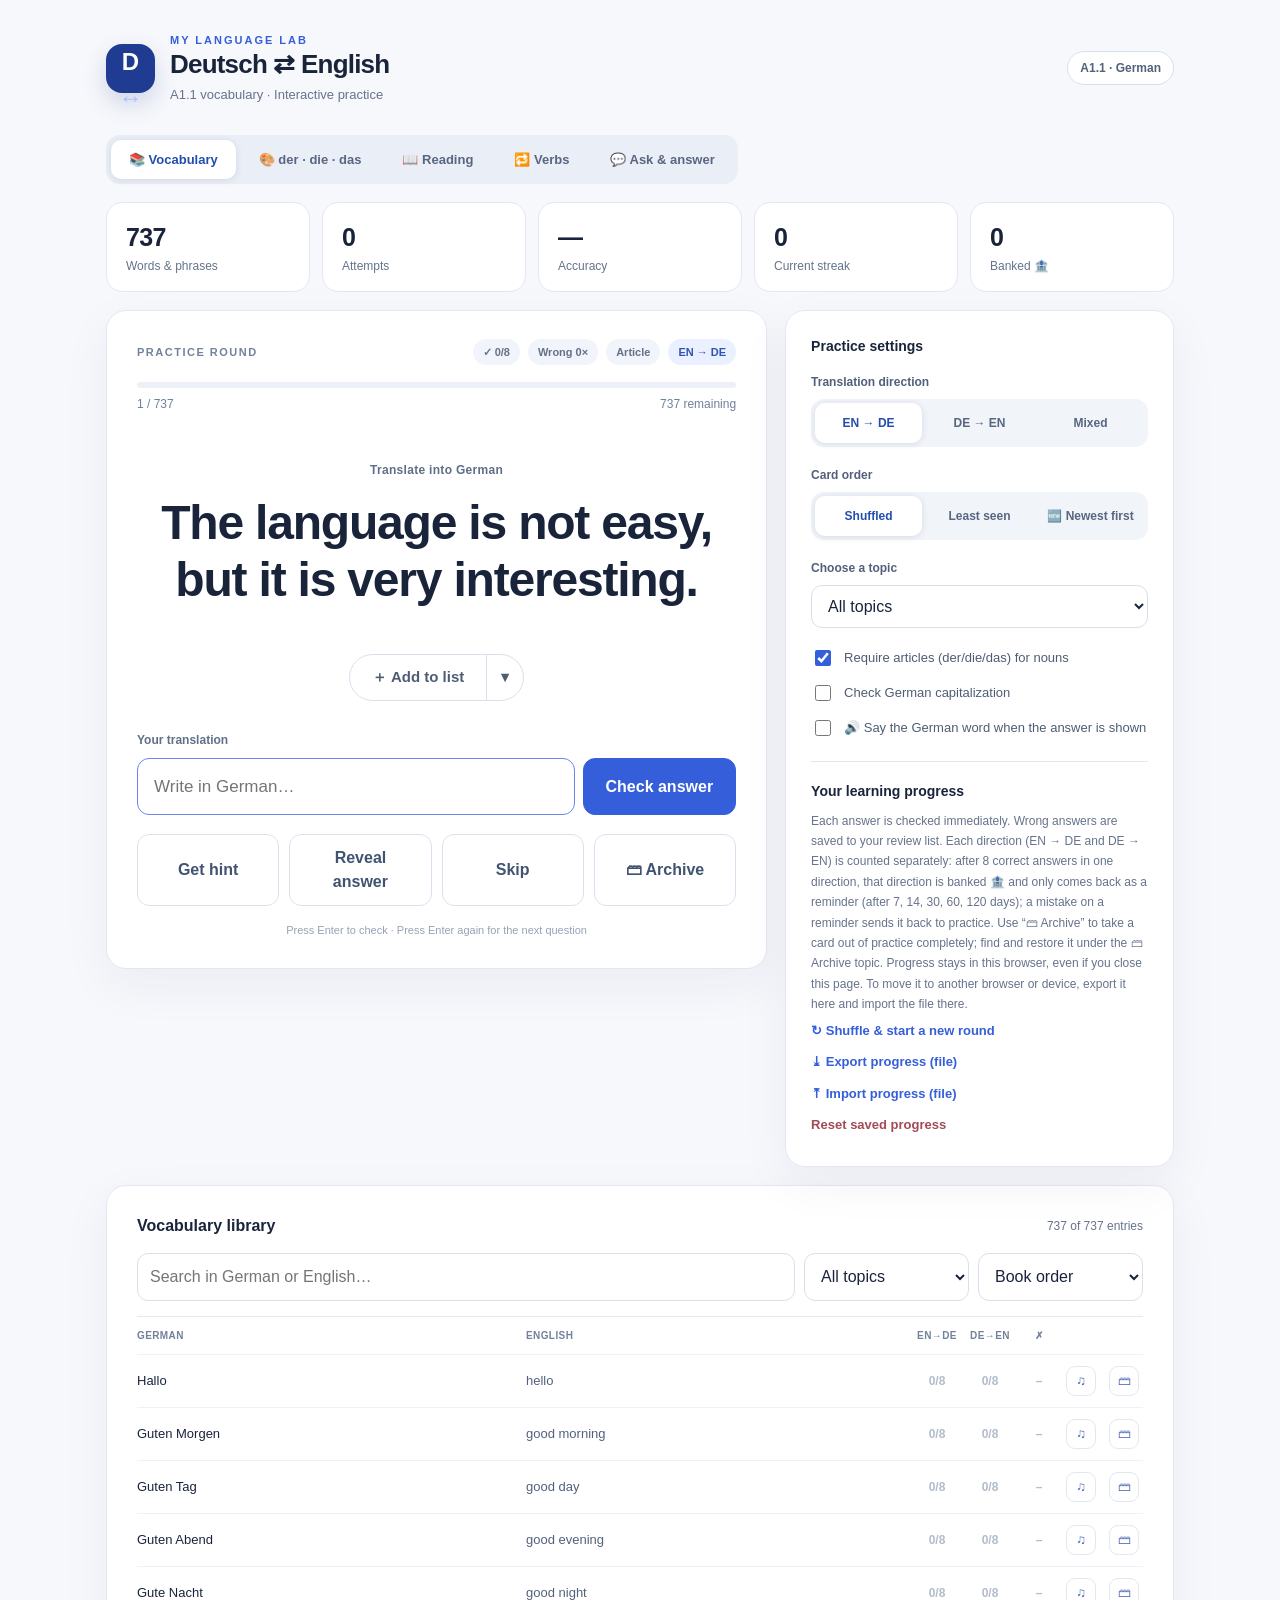
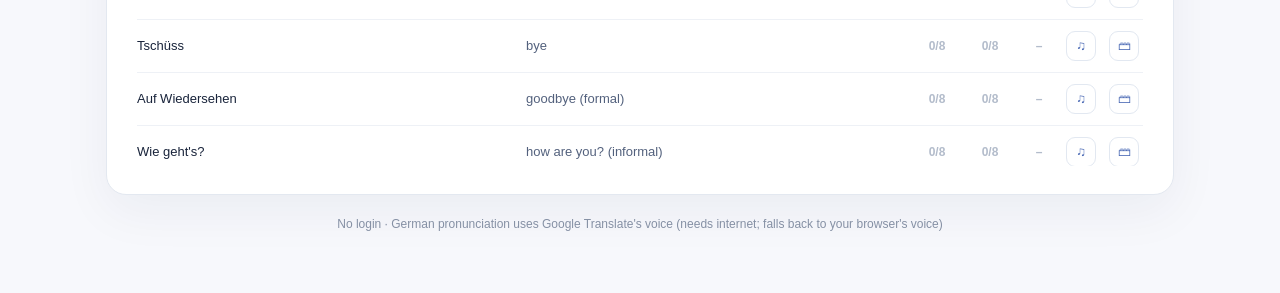
==== commit ed3e78fd: "Add Nov 24 lesson: weekdays, gern/lieber, Lektion 1 pages 13-14 - 171 new cards: Wochentage, gern/li" ====
--- a/deutsch/index.html
+++ b/deutsch/index.html
@@ -68,9 +68,9 @@
 <div class="actions"><button class="secondary" type="button" id="hintBtn">Get hint</button><button class="secondary" type="button" id="revealBtn">Reveal answer</button><button class="secondary" type="button" id="skipBtn">Skip</button><button class="secondary" type="button" id="archBtn" title="Take this card out of practice and keep it in the Archive">🗃 Archive</button><button class="primary next hidden" type="button" id="nextBtn">Next →</button></div><div class="kbd">Press Enter to check · Press Enter again for the next question</div></div>
 <div id="emptyBox" class="empty hidden"><h3>No cards in this set yet</h3><p id="emptyDesc">Choose another topic to continue.</p><button class="primary" id="allTopicsBtn" type="button">Practice all topics</button></div>
 </section>
-<aside class="panel settings"><h2 class="sectionhead">Practice settings</h2><div class="field"><label class="label">Translation direction</label><div class="seg" role="group" aria-label="Translation direction"><button type="button" data-mode="en-de" aria-pressed="true">EN → DE</button><button type="button" data-mode="de-en" aria-pressed="false">DE → EN</button><button type="button" data-mode="mixed" aria-pressed="false">Mixed</button></div></div><div class="field"><label class="label">Card order</label><div class="seg" style="grid-template-columns:repeat(3,1fr)" role="group" aria-label="Card order"><button type="button" data-order="shuffle" aria-pressed="true">Shuffled</button><button type="button" data-order="least" aria-pressed="false" title="Cards you have seen least come first">Least seen</button><button type="button" data-order="recent" aria-pressed="false" title="Cards from your most recent lesson come first, then older lessons">🆕 Newest first</button></div></div><div class="field"><label class="label" for="category">Choose a topic</label><select id="category"><option value="all">All topics</option><option value="verbs">Verbs</option><option value="nouns">Nouns</option><option value="everyday">Everyday words</option><option value="greetings">Greetings</option><option value="pronouns">Pronouns</option><option value="numbers">Numbers</option><option value="places">Countries & cities</option><option value="jobs">Jobs & professions</option><option value="personal">Personal info</option><option value="leisure">Uni &amp; free time</option><option value="articles">Articles: ein / kein / der</option><option value="sentences">Complete sentences</option><option value="forms">Verb forms</option><option value="mistakes">Mistakes to review</option><option value="banked">🏦 Banked words</option><option value="archived">🗃 Archive</option></select></div><label class="checkrow"><input type="checkbox" id="articles" checked> Require articles (der/die/das) for nouns</label><label class="checkrow"><input type="checkbox" id="caseStrict"> Check German capitalization</label><label class="checkrow"><input type="checkbox" id="autoSay"> 🔊 Say the German word when the answer is shown</label><div class="mini"><h3 class="sectionhead" style="margin-bottom:9px">Your learning progress</h3><p class="hintline">Each answer is checked immediately. Wrong answers are saved to your review list. Each direction (EN → DE and DE → EN) is counted separately: after 8 correct answers in one direction, that direction is banked 🏦 and only comes back as a reminder (after 7, 14, 30, 60, 120 days); a mistake on a reminder sends it back to practice. Use “🗃 Archive” to take a card out of practice completely; find and restore it under the 🗃 Archive topic. Progress stays in this browser, even if you close this page. To move it to another browser or device, export it here and import the file there.</p><button class="linkbutton" id="shuffleBtn" type="button">↻ Shuffle & start a new round</button><br><button class="linkbutton" id="exportBtn" type="button">⤓ Export progress (file)</button><br><button class="linkbutton" id="importBtn" type="button">⤒ Import progress (file)</button><input type="file" id="importFile" accept=".json,application/json" class="hidden"><br><button class="linkbutton" id="resetBtn" type="button" style="color:#a24a57">Reset saved progress</button></div></aside>
+<aside class="panel settings"><h2 class="sectionhead">Practice settings</h2><div class="field"><label class="label">Translation direction</label><div class="seg" role="group" aria-label="Translation direction"><button type="button" data-mode="en-de" aria-pressed="true">EN → DE</button><button type="button" data-mode="de-en" aria-pressed="false">DE → EN</button><button type="button" data-mode="mixed" aria-pressed="false">Mixed</button></div></div><div class="field"><label class="label">Card order</label><div class="seg" style="grid-template-columns:repeat(3,1fr)" role="group" aria-label="Card order"><button type="button" data-order="shuffle" aria-pressed="true">Shuffled</button><button type="button" data-order="least" aria-pressed="false" title="Cards you have seen least come first">Least seen</button><button type="button" data-order="recent" aria-pressed="false" title="Cards from your most recent lesson come first, then older lessons">🆕 Newest first</button></div></div><div class="field"><label class="label" for="category">Choose a topic</label><select id="category"><option value="all">All topics</option><option value="verbs">Verbs</option><option value="nouns">Nouns</option><option value="everyday">Everyday words</option><option value="greetings">Greetings</option><option value="pronouns">Pronouns</option><option value="numbers">Numbers</option><option value="places">Countries & cities</option><option value="jobs">Jobs & professions</option><option value="personal">Personal info</option><option value="leisure">Uni &amp; free time</option><option value="days">Days &amp; time</option><option value="articles">Articles: ein / kein / der</option><option value="sentences">Complete sentences</option><option value="forms">Verb forms</option><option value="mistakes">Mistakes to review</option><option value="banked">🏦 Banked words</option><option value="archived">🗃 Archive</option></select></div><label class="checkrow"><input type="checkbox" id="articles" checked> Require articles (der/die/das) for nouns</label><label class="checkrow"><input type="checkbox" id="caseStrict"> Check German capitalization</label><label class="checkrow"><input type="checkbox" id="autoSay"> 🔊 Say the German word when the answer is shown</label><div class="mini"><h3 class="sectionhead" style="margin-bottom:9px">Your learning progress</h3><p class="hintline">Each answer is checked immediately. Wrong answers are saved to your review list. Each direction (EN → DE and DE → EN) is counted separately: after 8 correct answers in one direction, that direction is banked 🏦 and only comes back as a reminder (after 7, 14, 30, 60, 120 days); a mistake on a reminder sends it back to practice. Use “🗃 Archive” to take a card out of practice completely; find and restore it under the 🗃 Archive topic. Progress stays in this browser, even if you close this page. To move it to another browser or device, export it here and import the file there.</p><button class="linkbutton" id="shuffleBtn" type="button">↻ Shuffle & start a new round</button><br><button class="linkbutton" id="exportBtn" type="button">⤓ Export progress (file)</button><br><button class="linkbutton" id="importBtn" type="button">⤒ Import progress (file)</button><input type="file" id="importFile" accept=".json,application/json" class="hidden"><br><button class="linkbutton" id="resetBtn" type="button" style="color:#a24a57">Reset saved progress</button></div></aside>
 </div>
-<section class="panel bank" style="margin-top:18px"><div class="bank-head"><h2>Vocabulary library</h2><span class="counter" id="bankCount">0 entries</span></div><div class="bank-actions"><input class="search" id="search" type="search" placeholder="Search in German or English…" aria-label="Search vocabulary"><select id="bankCategory" aria-label="Filter vocabulary"><option value="all">All topics</option><option value="verbs">Verbs</option><option value="nouns">Nouns</option><option value="everyday">Everyday words</option><option value="greetings">Greetings</option><option value="pronouns">Pronouns</option><option value="numbers">Numbers</option><option value="places">Countries & cities</option><option value="jobs">Jobs & professions</option><option value="personal">Personal info</option><option value="leisure">Uni &amp; free time</option><option value="articles">Articles: ein / kein / der</option><option value="sentences">Complete sentences</option><option value="forms">Verb forms</option><option value="banked">🏦 Banked</option><option value="archived">🗃 Archived</option></select><select id="bankSort" aria-label="Sort vocabulary"><option value="book">Book order</option><option value="least">Least seen first</option><option value="wrong">Most mistakes first</option><option value="recent">Newest lesson first</option></select></div><div class="wordtable" id="wordtable" aria-label="Vocabulary list"></div></section>
+<section class="panel bank" style="margin-top:18px"><div class="bank-head"><h2>Vocabulary library</h2><span class="counter" id="bankCount">0 entries</span></div><div class="bank-actions"><input class="search" id="search" type="search" placeholder="Search in German or English…" aria-label="Search vocabulary"><select id="bankCategory" aria-label="Filter vocabulary"><option value="all">All topics</option><option value="verbs">Verbs</option><option value="nouns">Nouns</option><option value="everyday">Everyday words</option><option value="greetings">Greetings</option><option value="pronouns">Pronouns</option><option value="numbers">Numbers</option><option value="places">Countries & cities</option><option value="jobs">Jobs & professions</option><option value="personal">Personal info</option><option value="leisure">Uni &amp; free time</option><option value="days">Days &amp; time</option><option value="articles">Articles: ein / kein / der</option><option value="sentences">Complete sentences</option><option value="forms">Verb forms</option><option value="banked">🏦 Banked</option><option value="archived">🗃 Archived</option></select><select id="bankSort" aria-label="Sort vocabulary"><option value="book">Book order</option><option value="least">Least seen first</option><option value="wrong">Most mistakes first</option><option value="recent">Newest lesson first</option></select></div><div class="wordtable" id="wordtable" aria-label="Vocabulary list"></div></section>
 </div>
 <div id="tabGender" class="hidden">
 <details class="panel lesson" open><summary>📖 Lesson: der · die · das</summary><div class="lbody">
@@ -133,7 +133,8 @@
 <p><b>W-words:</b> wer = who · was = what · wo = where · woher = where from · wie = how · welche = which · warum = why. <i lang="de">Wer ist das?</i> asks about a person; <i lang="de">Was ist das?</i> asks about a thing.</p>
 <p><b>To ask a question, turn the answer around.</b> The part you want to know becomes the W-word: <span lang="de">Ich wohne <mark>in Tübingen</mark>. → <b>Wo</b> <span class="vbx">wohnst</span> du?</span></p>
 <p><b>Separable verbs split:</b> the first part jumps to the end. <span lang="de">aus|füllen → Ich <span class="vbx">fülle</span> ein Formular <b>aus</b>. · aus|gehen → Ich <span class="vbx">gehe</span> mit Freunden <b>aus</b>.</span></p>
-<p><b>🆕 Nov 18: new or already known?</b> Something new gets <b>ein / eine</b> (no article in the plural). Something already known gets <b class="art-der">der</b> / <b class="art-das">das</b> / <b class="art-die">die</b>. After that, use a pronoun: der → <b>er</b>, das → <b>es</b>, die → <b>sie</b>, plural die → <b>sie</b>.<br><i lang="de">Das ist ein Professor. Der Professor ist neu. Er kommt aus Indien.</i><br>“Not a / no”: <b>kein</b> (der- and das-words) · <b>keine</b> (die-words and plural): <i lang="de">Das ist keine Professorin. Das sind keine Lehrerinnen.</i></p>
+<p><b>Nov 18: new or already known?</b> Something new gets <b>ein / eine</b> (no article in the plural). Something already known gets <b class="art-der">der</b> / <b class="art-das">das</b> / <b class="art-die">die</b>. After that, use a pronoun: der → <b>er</b>, das → <b>es</b>, die → <b>sie</b>, plural die → <b>sie</b>.<br><i lang="de">Das ist ein Professor. Der Professor ist neu. Er kommt aus Indien.</i><br>“Not a / no”: <b>kein</b> (der- and das-words) · <b>keine</b> (die-words and plural): <i lang="de">Das ist keine Professorin. Das sind keine Lehrerinnen.</i></p>
+<p><b>🆕 Nov 24: gern &amp; lieber.</b> <b>gern</b> = you like doing it · <b>lieber</b> = you prefer it. Both come right after the verb and the subject: <i lang="de">Ich <span class="vbx">fotografiere</span> gern. · Ich <span class="vbx">höre</span> gern Musik. · Ich <span class="vbx">gehe</span> gern spazieren. · <span class="vbx">Tanzt</span> du gern? – Ja, aber ich <span class="vbx">zeichne</span> lieber.</i><br><b>Sentence melody:</b> W-question ↘ · yes/no question ↗ · statement ↘. <i lang="de">Woher <span class="vbx">kommst</span> du? ↘ · <span class="vbx">Studierst</span> du auch Biologie? ↗ · Ich <span class="vbx">komme</span> aus Almaty. ↘</i><br><b>Ich … or Ich bin …?</b> <i lang="de">ich bin</i> + name / job / aus …: <i lang="de">Ich bin Sarah. Ich bin Deutschlehrer. Ich bin aus Deutschland.</i> With another verb, no <i>bin</i>: <i lang="de">Ich <span class="vbx">heiße</span> Sarah. Ich <span class="vbx">komme</span> aus Madrid. Ich <span class="vbx">studiere</span> Medizin.</i></p>
 <p><b>Capital letters:</b> every noun starts with a capital (Musik, Computer, Bücher). <i lang="de">Sie</i> with a capital S in the middle of a sentence means the formal “you”. For “she” or “they”, write a small <i lang="de">sie</i>: <i lang="de">Ich habe Fragen und <b>sie</b> geben Tipps.</i></p>
 </div></details>
 <div class="gmain">
@@ -312,9 +313,62 @@
 ['Ich laufe gern.','I like running.',[],['I like to run.','I enjoy running.']],
 ['Läufst du gern?','Do you like running?',[],['Do you like to run?']]
 ]);
+lesson('Nov 24');
+/* ---- Added Nov 24 (handwritten notes: gern / lieber, Wochentage, ein / kein; Lektion 1 pages 13–14: Verben im Präsens, "Das ist …", "Wie geht es Ihnen?", W-Fragen & Ja/Nein-Fragen). Append only. ---- */
+add('days',[
+['der Tag','day'],['die Woche','week'],['der Wochentag','day of the week',[],['weekday']],
+['der Montag','Monday (Mo)',[],['Monday']],['der Dienstag','Tuesday (Di)',[],['Tuesday']],['der Mittwoch','Wednesday (Mi)',[],['Wednesday']],['der Donnerstag','Thursday (Do)',[],['Thursday']],['der Freitag','Friday (Fr)',[],['Friday']],['der Samstag','Saturday (Sa)',[],['Saturday']],['der Sonntag','Sunday (So)',[],['Sunday']],
+['das Wochenende','weekend'],['am','on (+ day) – am Montag',[],['on','on the']],['am Montag','on Monday'],['am Wochenende','at the weekend',[],['on the weekend','at weekends','on weekends']],
+['der Morgen','morning'],['der Abend','evening'],['morgen','tomorrow'],['morgen Abend','tomorrow evening',[],['tomorrow night']],['wann','when']
+]);
+add('verbs',[
+['fotografieren','to take photos',[],['to photograph','to take pictures','to take photographs']],['zeichnen','to draw'],['spazieren gehen','to go for a walk',[],['to take a walk','to walk','to go walking']],
+['fragen','to ask'],['sagen','to say',[],['to tell']],['verstehen','to understand'],['begrüßen','to greet',[],['to welcome','to say hello to']],['berichten','to report / tell about',[],['to report','to tell about','to talk about']],
+['ergänzen','to complete / fill in (a gap)',[],['to complete','to fill in','to add']],['markieren','to mark / highlight',[],['to mark','to highlight']],['passen','to fit / match',[],['to fit','to match','to suit']],['korrigieren','to correct'],['tauschen','to swap / exchange',[],['to swap','to exchange','to trade']]
+]);
+add('everyday',[
+['lieber','rather / prefer (gern → lieber)',[],['rather','prefer','preferably','I prefer']],['gut','good / well',[],['good','well','fine']],['sehr gut','very good / very well',[],['very good','very well']],['natürlich','of course / naturally',[],['of course','naturally','sure']],['schön','nice / beautiful',[],['nice','beautiful','lovely','pretty']],
+['formell','formal'],['informell','informal'],['korrekt','correct'],['konjugiert','conjugated'],['zu zweit','in pairs / in twos',[],['in pairs','in twos','as a pair']],['zum','to the (zu dem) – zum Kurs',[],['to the']],['zur','to the (zu der) – zur Party',[],['to the']]
+]);
+add('greetings',[
+['Wie geht es Ihnen?','how are you? (formal)',["Wie geht's Ihnen?"],['how are you?','how are you']],['Mir geht es super.',"I'm great.",["Mir geht's super."],['I am great.','I am super.','I feel great.']],['Mir geht es sehr gut.','I am very well.',["Mir geht's sehr gut."],["I'm very well.",'I am very good.',"I'm very good."]],
+['Vielen Dank!','thank you very much',[],['thanks a lot','many thanks']],['Bis morgen!','see you tomorrow',[],['until tomorrow']],['Sehr schön!','very nice!',[],['very nice','very good','lovely']]
+]);
+add('nouns',[
+['der Tisch','table'],['die Brille','glasses (spectacles)',[],['glasses','spectacles','a pair of glasses']],['das Fenster','window'],
+['das Land','country'],['der Wohnort','place of residence',[],['place where you live','residence','hometown','home town']],['der Kurs','course',[],['class']],['der Name','name'],['Französisch','French (language)',[],['French']],['Dänisch','Danish (language)',[],['Danish']],
+['das Gespräch','conversation',[],['talk','dialogue','dialog']],['die Gespräche','conversations',[],['dialogues','dialogs','talks']],['die Grammatik','grammar'],['die Aussprache','pronunciation'],['die Satzmelodie','intonation (sentence melody)',[],['intonation','sentence melody']],
+['der Satz','sentence'],['die Sätze','sentences'],['der Satzanfang','start of a sentence',[],['beginning of a sentence','sentence start']],['die Aussage','statement'],['der Aussagesatz','statement (sentence)',[],['statement','declarative sentence']],['die W-Frage','W-question (with a question word)',[],['W-question','wh-question','question with a question word']],['die Ja/Nein-Frage','yes/no question',[],['yes-no question','yes or no question']],
+['die Position','position'],['das Fragezeichen','question mark'],['der Punkt','full stop / period / point',[],['full stop','period','point','dot']],['das Ende','end'],['die Regel','rule'],['das Nomen','noun'],['die Verbform','verb form'],
+['die Tabelle','table (chart)',[],['table','chart','grid']],['das Heft','notebook / exercise book',[],['notebook','exercise book']],['der Text','text'],['das Stichwort','keyword',[],['key word','cue']],['die Stichwörter','keywords',[],['key words']],['die Notiz','note'],['die Notizen','notes'],['der Partner','male partner',[],['partner']],['die Partnerin','female partner',[],['partner']],['die E-Mail-Adresse','email address',[],['e-mail address']]
+]);
+add('leisure',[['das Studienfach','subject (at university)',[],['subject','field of study','major']],['die Informatik','computer science',[],['informatics','IT']],['die Medizin','medicine']]);
+add('jobs',[['der Koch','male cook / chef',[],['cook','chef']],['die Köchin','female cook / chef',[],['cook','chef']],['der Musiker','male musician',[],['musician']],['die Musikerin','female musician',[],['musician']],['der Schauspieler','male actor',[],['actor']],['die Schauspielerin','actress / female actor',[],['actress','actor','female actor']]]);
+add('places',[['Kanada','Canada'],['die USA','the USA',['USA'],['USA','the US','the United States']],['aus den USA','from the USA',[],['from the US','from the United States']],['Ghana','Ghana'],['Brasilien','Brazil'],['Essen','Essen (city in Germany)',[],['Essen']]]);
+add('articles',[['ein Tisch','a table'],['kein Tisch','no table',[],['not a table']],['eine Brille','a pair of glasses',[],['glasses','some glasses']],['keine Brille','no glasses',[],['not a pair of glasses']],['ein Fenster','a window'],['kein Fenster','no window',[],['not a window']]]);
+add('sentences',[
+['Was machst du gern?','What do you like doing?',[],['What do you like to do?','What do you enjoy doing?']],['Ich fotografiere gern.','I like taking photos.',[],['I like to take photos.','I like taking pictures.','I like photography.','I enjoy taking photos.']],['Ich höre gern Musik.','I like listening to music.',[],['I like to listen to music.','I enjoy listening to music.']],['Ich gehe gern spazieren.','I like going for walks.',[],['I like to go for a walk.','I like going for a walk.','I like to go for walks.','I like walking.','I enjoy going for walks.']],['Ich zeichne gern.','I like drawing.',[],['I like to draw.','I enjoy drawing.']],
+['Was machst du lieber?','What do you prefer doing?',[],['What do you prefer to do?','What would you rather do?']],['Ich tanze lieber.','I prefer dancing.',[],['I prefer to dance.','I would rather dance.',"I'd rather dance."]],['Ich tanze gern, aber ich zeichne lieber.','I like dancing, but I prefer drawing.',[],['I like to dance, but I prefer to draw.']],['Was machst du am Wochenende?','What do you do at the weekend?',[],['What are you doing at the weekend?','What do you do on the weekend?','What are you doing on the weekend?']],
+['Seid ihr auch hier im Deutschkurs?','Are you (all) in the German course here too?',[],['Are you also here in the German course?','Are you in the German course here too?','Are you also in the German class here?']],['Wie heißt ihr?','What are your names? (you all)',[],['What are your names?']],['Woher kommt ihr?','Where are you (all) from?',[],['Where are you from?','Where do you come from?']],['Was studiert ihr?','What do you (all) study?',[],['What do you study?','What are you studying?']],
+['Das sind Olivia und Noah.','These are Olivia and Noah.',[],['This is Olivia and Noah.','Those are Olivia and Noah.']],['Sie sind neu im Deutschkurs.','They are new in the German course.',[],['They are new in the German class.']],['Olivia kommt aus Kanada.','Olivia comes from Canada.',[],['Olivia is from Canada.']],['Sie studiert Informatik.','She studies computer science.',[],['She is studying computer science.']],['Noah kommt aus den USA.','Noah comes from the USA.',[],['Noah is from the USA.','Noah comes from the US.','Noah is from the US.']],
+['Ich bin aus Deutschland.','I am from Germany.',['Ich komme aus Deutschland.'],["I'm from Germany.",'I come from Germany.']],['Ich komme aus Madrid.','I come from Madrid.',['Ich bin aus Madrid.'],['I am from Madrid.']],['Ich bin Deutschlehrer.','I am a German teacher. (male)',[],['I am a German teacher.',"I'm a German teacher."]],['Ich studiere Medizin.','I study medicine.',[],['I am studying medicine.']],
+['Er kommt aus Ghana und wohnt in Essen.','He comes from Ghana and lives in Essen.',['Er kommt aus Ghana und lebt in Essen.'],['He is from Ghana and lives in Essen.']],['Er ist Koch und Musiker.','He is a cook and a musician.',[],['He is a cook and musician.','He is a chef and a musician.','He is a chef and musician.']],['Sie ist Schauspielerin.','She is an actress.',[],['She is an actor.']],['Sie wohnt in Hamburg und New York.','She lives in Hamburg and New York.',['Sie lebt in Hamburg und New York.']],['Sie spricht Deutsch, Dänisch und Englisch.','She speaks German, Danish and English.'],['Sie kommt aus Brasilien und wohnt in Berlin.','She comes from Brazil and lives in Berlin.',[],['She is from Brazil and lives in Berlin.']],
+['Satzanfang, Namen und Nomen schreibt man groß.','The start of a sentence, names and nouns are written with a capital letter.',[],['Sentence beginnings, names and nouns are capitalized.','The start of a sentence, names and nouns are capitalised.']],
+['Mir geht es auch sehr gut, danke.','I am very well too, thanks.',["Mir geht's auch sehr gut, danke."],["I'm very well too, thanks.",'I am also very well, thank you.','I am also very good, thanks.']],['Mir geht es gut, vielen Dank. Und Ihnen?','I am fine, thank you very much. And you? (formal)',["Mir geht's gut, vielen Dank. Und Ihnen?"],["I'm fine, thank you very much. And you?",'I am fine, thank you very much. And you?','I am fine, thanks a lot. And you?']],['Danke, mir geht es auch gut.','Thanks, I am fine too.',["Danke, mir geht's auch gut."],["Thanks, I'm fine too.",'Thank you, I am also fine.','Thanks, I am also well.']],
+['Das ist Dana.','This is Dana.',[],['That is Dana.']],['Ich komme aus Almaty.','I come from Almaty.',[],['I am from Almaty.']],['Studierst du auch Biologie?','Do you study biology too?',[],['Do you also study biology?','Are you also studying biology?']],['Nein, ich studiere Chemie.','No, I study chemistry.',[],['No, I am studying chemistry.']],
+['Kommt ihr morgen zur Party?','Are you (all) coming to the party tomorrow?',[],['Are you coming to the party tomorrow?','Will you come to the party tomorrow?']],['Ja, wir kommen natürlich.','Yes, of course we are coming.',['Ja, natürlich kommen wir.'],['Yes, of course we will come.','Yes, we are coming, of course.']],['Super. Bis morgen. Tschüss.','Great. See you tomorrow. Bye.',[],['Super. See you tomorrow. Bye.']],
+['Kommen Sie morgen Abend zum Kurs?','Are you coming to the course tomorrow evening? (formal)',[],['Are you coming to the course tomorrow evening?','Will you come to the course tomorrow evening?','Are you coming to class tomorrow evening?']],['Ja, ich komme natürlich.','Yes, of course I am coming.',['Ja, natürlich komme ich.'],['Yes, of course I will come.',"Yes, of course I'm coming.",'Yes, I am coming, of course.']],['Sehr schön. Auf Wiedersehen.','Very nice. Goodbye.',[],['Very good. Goodbye.','Lovely. Goodbye.']],
+['Woher kommt Dana?','Where does Dana come from?',[],['Where is Dana from?']],['Was studiert Dana?','What does Dana study?',[],['What is Dana studying?']],['Frau Klein kommt aus Deutschland.','Ms Klein comes from Germany.',[],['Mrs Klein comes from Germany.','Ms Klein is from Germany.']],['Kommt Frau Klein aus Deutschland?','Does Ms Klein come from Germany?',[],['Is Ms Klein from Germany?','Does Mrs Klein come from Germany?']],
+['Sprichst du Französisch?','Do you speak French?'],['Ich studiere Chemie in Marburg.','I study chemistry in Marburg.',['Ich studiere in Marburg Chemie.'],['I am studying chemistry in Marburg.']],['Kommt Dana morgen zur Party?','Is Dana coming to the party tomorrow?',[],['Will Dana come to the party tomorrow?']],['Sarah wohnt in Marburg.','Sarah lives in Marburg.',['Sarah lebt in Marburg.']]
+]);
+Object.assign(enForms,{
+wohnen:['I live','you live (singular)','he lives','we live','you live (plural)','they live'],
+studieren:['I study','you study (singular)','he studies','we study','you study (plural)','they study']
+});
+addForms([['wohnen',['wohne','wohnst','wohnt','wohnen','wohnt','wohnen']],['studieren',['studiere','studierst','studiert','studieren','studiert','studieren']]]);
 vocabulary.forEach(c=>{let k=0;LESSONS.forEach((L,i)=>{if(Number(c.id)>=L.start)k=i;});c.les=k;});
 const isNoun=c=>c.cat==='nouns'||/^(der|die|das) [A-ZÄÖÜ]/.test(c.de);
-const labels={verbs:'Verb',nouns:'Noun',everyday:'Everyday',greetings:'Greeting',pronouns:'Pronoun',numbers:'Number',places:'Place',jobs:'Job',personal:'Personal',leisure:'Uni & free time',articles:'Article',sentences:'Sentence',forms:'Verb form'};
+const labels={verbs:'Verb',nouns:'Noun',everyday:'Everyday',greetings:'Greeting',pronouns:'Pronoun',numbers:'Number',places:'Place',jobs:'Job',personal:'Personal',leisure:'Uni & free time',articles:'Article',sentences:'Sentence',forms:'Verb form',days:'Days & time'};
 const storeKey='deutsch-practice-a11-2026-v1';
 let progress={total:0,correct:0,streak:0,byId:{}};
 try{const raw=localStorage.getItem(storeKey);if(raw){const p=JSON.parse(raw);if(p&&typeof p==='object')progress={...progress,...p,byId:p.byId||{}};}}catch(e){}
@@ -413,8 +467,8 @@
 byId('bankSort').addEventListener('change',renderBank);byId('search').addEventListener('input',renderBank);byId('bankCategory').addEventListener('change',renderBank);
 /* ===== der · die · das trainer ===== */
 const ARTS=['der','die','das'];
-const G_SING={Studenten:'Student',Studentinnen:'Studentin',Fotos:'Foto',Kinder:'Kind',Bücher:'Buch',Filme:'Film',Partys:'Party',Sprachen:'Sprache',Tipps:'Tipp',Fragen:'Frage',Erstsemester:'Erstsemester',Freunde:'Freund',Lehrerinnen:'Lehrerin',Kollegen:'Kollege',Personen:'Person'};
-const G_PLURAL=new Set(['die Studenten','die Studentinnen','die Fotos','die Kinder','die Bücher','die Filme','die Freizeitaktivitäten','die Partys','die Sprachen','die Tipps','die Fragen','die Erstsemester','die Freunde','die Lehrerinnen','die Kollegen','die Personen','die Studierenden']);
+const G_SING={Studenten:'Student',Studentinnen:'Studentin',Fotos:'Foto',Kinder:'Kind',Bücher:'Buch',Filme:'Film',Partys:'Party',Sprachen:'Sprache',Tipps:'Tipp',Fragen:'Frage',Erstsemester:'Erstsemester',Freunde:'Freund',Lehrerinnen:'Lehrerin',Kollegen:'Kollege',Personen:'Person',Sätze:'Satz',Stichwörter:'Stichwort',Notizen:'Notiz',Gespräche:'Gespräch'};
+const G_PLURAL=new Set(['die Studenten','die Studentinnen','die Fotos','die Kinder','die Bücher','die Filme','die Freizeitaktivitäten','die Partys','die Sprachen','die Tipps','die Fragen','die Erstsemester','die Freunde','die Lehrerinnen','die Kollegen','die Personen','die Studierenden','die Sätze','die Stichwörter','die Notizen','die Gespräche']);
 const gNouns=(()=>{const seen=new Set(),out=[];vocabulary.forEach(c=>{if(c.cat==='places')return;const m=c.de.match(/^(der|die|das) (\p{Lu}\p{L}*)$/u);if(!m)return;const plural=G_PLURAL.has(c.de);const key=c.de+(plural?'/pl':'');if(seen.has(key))return;seen.add(key);const ok=new Set([m[1]]);c.deAlt.forEach(a=>{const x=a.match(/^(der|die|das) (.+)$/);if(x&&x[2]===m[2])ok.add(x[1]);});out.push({id:c.id,art:m[1],word:m[2],ok:[...ok],en:c.en,cat:c.cat,plural});});return out;})();
 const gById=Object.fromEntries(gNouns.map(n=>[n.id,n]));
 const VERBSET=new Set(vocabulary.filter(c=>c.cat==='verbs').map(c=>c.de));
@@ -428,7 +482,7 @@
 {id:'male',art:'der',lab:'Male people',str:'always',ex:'der Lehrer',test:n=>!n.plural&&isMale(n)},
 {id:'female',art:'die',lab:'Female people (-in)',str:'always',ex:'die Lehrerin',test:n=>!n.plural&&isFemale(n)},
 {id:'young',art:'das',lab:'Children',str:'always',ex:'das Kind',test:n=>!n.plural&&/\b(child|kid|baby|girl)\b/i.test(n.en)},
-{id:'time',art:'der',lab:'Days, months, seasons',str:'always',ex:'',test:n=>!n.plural&&/\b(monday|tuesday|wednesday|thursday|friday|saturday|sunday|january|february|march|april|may|june|july|august|september|october|november|december|spring|summer|autumn|winter)\b/i.test(n.en)},
+{id:'time',art:'der',lab:'Days, months, seasons',str:'always',ex:'der Montag',test:n=>!n.plural&&/\b(monday|tuesday|wednesday|thursday|friday|saturday|sunday|january|february|march|april|may|june|july|august|september|october|november|december|spring|summer|autumn|winter)\b/i.test(n.en)},
 {id:'verb',art:'das',lab:'Verb as a noun',str:'always',ex:'das Treffen',test:n=>!n.plural&&VERBSET.has(lc(n.word))},
 {id:'comp',art:null,lab:'Compound noun',str:'always',ex:'die Telefonnummer',test:n=>!!compoundOf(n)},
 sfx('ung','die','ung','always','die Zeitung'),sfx('heit','die','heit','always','die Freiheit'),sfx('keit','die','keit','always','die Möglichkeit'),sfx('schaft','die','schaft','always','die Freundschaft'),sfx('ion','die','ion','always','die Information'),sfx('taet','die','tät','always','die Universität'),sfx('ik','die','ik','usually','die Musik'),sfx('ie','die','ie','usually','die Biologie'),sfx('ei','die','ei','usually','die Polizei'),sfx('ur','die','ur','usually','die Kultur'),
@@ -527,7 +581,7 @@
 {s:[['Um acht Uhr frühstückt Mina und trinkt Kaffee.',"At eight o'clock Mina has breakfast and drinks coffee."],['Um zwölf Uhr isst sie in der Mensa zu Mittag.',"At twelve o'clock she has lunch in the cafeteria."],['Um sieben Uhr isst sie zu Abend.',"At seven o'clock she has dinner."]]},
 {s:[['In der Freizeit liest sie Bücher oder sie trifft Freunde.','In her free time she reads books or meets friends.'],['Sie geht auch gern mit Freunden aus.','She also likes going out with friends.'],['Mina findet Marburg toll!','Mina thinks Marburg is great!']]}],
 q:[{t:'mc',q:'Woher kommt Mina?',en:'Where does Mina come from?',o:['aus Spanien','aus dem Iran','aus China'],a:1},{t:'mc',q:'Was trinkt Mina um acht Uhr?',en:"What does Mina drink at eight o'clock?",o:['Tee','Kaffee','Orangensaft'],a:1},{t:'tf',q:'Mina isst in der Mensa zu Mittag.',en:'Mina has lunch in the cafeteria.',a:0},{t:'mc',q:'Was macht Mina in der Freizeit?',en:'What does Mina do in her free time?',o:['Sie liest Bücher.','Sie spielt Fußball.','Sie tanzt Salsa.'],a:0}]},
-{id:'werist',title:'Wer ist das?',en:'Who is that?',level:'Lektion 2 · 🆕 Nov 18 · ein / kein / der',p:[
+{id:'werist',title:'Wer ist das?',en:'Who is that?',level:'Lektion 2 · Nov 18 · ein / kein / der',p:[
 {who:'Jules',s:[['Ist das ein Student?','Is that a student?']]},
 {who:'Daniel',s:[['Nein, das ist kein Student, das ist ein Professor.','No, that is not a student, that is a professor.'],['Der Professor ist neu!','The professor is new!'],['Er kommt aus Indien.','He comes from India.']]},
 {who:'Jules',s:[['Ist das ein Erstsemester?','Is that a first-semester student?']]},
@@ -537,19 +591,54 @@
 {who:'Jules',s:[['Sind das Lehrerinnen?','Are those teachers?']]},
 {who:'Daniel',s:[['Nein, das sind keine Lehrerinnen, das sind Studentinnen.','No, those are not teachers, those are students.'],['Die Studentinnen sind neu an der Uni.','The students are new at the university.']]}],
 q:[{t:'mc',q:'Woher kommt der Professor?',en:'Where does the professor come from?',o:['aus China','aus Indien','aus Spanien'],a:1},{t:'tf',q:'Der Buddy ist sehr nett.',en:'The buddy is very nice.',a:0},{t:'tf',q:'Frau Hansen ist Professorin.',en:'Ms Hansen is a professor.',a:1},{t:'mc',q:'Wer ist neu an der Uni?',en:'Who is new at the university?',o:['die Lehrerinnen','die Studentinnen','Frau Hansen'],a:1}]},
-{id:'personen',title:'Personen an der Uni',en:'People at the university',level:'Lektion 2 · 🆕 Nov 18 · er / es / sie',p:[
+{id:'personen',title:'Personen an der Uni',en:'People at the university',level:'Lektion 2 · Nov 18 · er / es / sie',p:[
 {who:'1',s:[['Wir sind Erstsemester.','We are first-semester students.'],['Das Studium hier ist super.','The degree course here is great.'],['Es ist nicht einfach, aber ein Studium ist kein Hobby, es ist ein Job!','It is not easy, but a degree is not a hobby – it is a job!']]},
 {who:'2',s:[['Ich bin auch „Erstsemester“, der Job hier ist neu.','I am a “first-semester” too – the job here is new.'],['Er ist sehr interessant!','It is very interesting!'],['Und die Kollegen sind sehr nett.','And the colleagues are very nice.'],['Ich habe Fragen und sie geben Tipps.','I have questions and they give tips.']]},
 {who:'3',s:[['Der Deutschkurs ist sehr wichtig.','The German course is very important.'],['Er ist immer voll.','It is always full.'],['Die Sprache ist nicht einfach, aber sie ist sehr interessant!','The language is not easy, but it is very interesting!']]}],
 q:[{t:'mc',q:'Text 1 – wer ist das?',en:'Text 1 – who is it?',o:['die Studentinnen','der Professor','die Deutschlehrerin'],a:0},{t:'mc',q:'Text 2 – wer ist das?',en:'Text 2 – who is it?',o:['die Studentinnen','der Professor','die Deutschlehrerin'],a:1},{t:'mc',q:'Text 3 – wer ist das?',en:'Text 3 – who is it?',o:['die Studentinnen','der Professor','die Deutschlehrerin'],a:2},{t:'mc',q:'„Er ist immer voll.“ – er = ?',en:'“It is always full.” – it = ?',o:['der Professor','der Deutschkurs','der Job'],a:1},{t:'tf',q:'Die Kollegen sind nicht nett.',en:'The colleagues are not nice.',a:1}]},
-{id:'chat',title:'Erstsemester-Chat',en:'First-semester chat',level:'Lektion 2 · 🆕 Nov 18 · Mediation',p:[
+{id:'chat',title:'Erstsemester-Chat',en:'First-semester chat',level:'Lektion 2 · Nov 18 · Mediation',p:[
 {who:'Jules',s:[['Hallo!','Hi!'],['Ich bin neu an der Uni und ich habe eine Frage.','I am new at the university and I have a question.'],['Wer oder was ist ein Buddy?','Who or what is a buddy?'],['Danke und viele Grüße, Jules','Thanks and best wishes, Jules']]},
 {who:'Ali',s:[['Hallo Jules, kein Problem, hier ist die Antwort:','Hi Jules, no problem, here is the answer:'],['Ein Buddy ist eine Studentin oder ein Student.','A buddy is a (female or male) student.'],['Ein Buddy kennt die Uni schon und begleitet Erstsemester.','A buddy already knows the university and accompanies first-semester students.'],['Er zeigt die Uni und gibt Tipps.','He shows the university and gives tips.'],['Das Buddy-Team organisiert auch Partys.','The buddy team also organizes parties.'],['Viele Grüße, Ali','Best wishes, Ali']]}],
 q:[{t:'mc',q:'Was hat Jules?',en:'What does Jules have?',o:['eine Frage','einen Job','ein Buch'],a:0},{t:'tf',q:'Ein Buddy ist ein Professor.',en:'A buddy is a professor.',a:1},{t:'mc',q:'Was macht ein Buddy?',en:'What does a buddy do?',o:['Er zeigt die Uni.','Er spielt Schach.','Er kommt aus Indien.'],a:0},{t:'tf',q:'Das Buddy-Team organisiert Partys.',en:'The buddy team organizes parties.',a:0}]},
+{id:'party',title:'Wie geht es dir?',en:'How are you?',level:'Lektion 1 · 🆕 Nov 24 · informell (du / ihr)',p:[
+{who:'Niklas',s:[['Hallo Sarah.','Hi Sarah.'],['Wie geht es dir?','How are you?']]},
+{who:'Sarah',s:[['Hallo Niklas.','Hi Niklas.'],['Mir geht es super.',"I'm great."],['Und dir?','And you?']]},
+{who:'Niklas',s:[['Mir geht es auch sehr gut, danke.',"I'm very well too, thanks."]]},
+{who:'Sarah',s:[['Das ist Dana.','This is Dana.']]},
+{who:'Niklas',s:[['Hallo Dana.','Hi Dana.'],['Woher kommst du?','Where are you from?']]},
+{who:'Dana',s:[['Ich komme aus Almaty.','I come from Almaty.']]},
+{who:'Niklas',s:[['Studierst du auch Biologie?','Do you study biology too?']]},
+{who:'Dana',s:[['Nein, ich studiere Chemie.','No, I study chemistry.']]},
+{who:'Niklas',s:[['Kommt ihr morgen zur Party?','Are you (both) coming to the party tomorrow?']]},
+{who:'Sarah',s:[['Ja, wir kommen natürlich.','Yes, of course we are coming.']]},
+{who:'Niklas',s:[['Super.','Great.'],['Bis morgen.','See you tomorrow.'],['Tschüss.','Bye.']]},
+{who:'Sarah',s:[['Tschüss!','Bye!']]}],
+q:[{t:'mc',q:'Wie geht es Sarah?',en:'How is Sarah?',o:['Es geht.','Super.','Nicht gut.'],a:1},{t:'mc',q:'Woher kommt Dana?',en:'Where does Dana come from?',o:['aus Almaty','aus Marburg','aus Kanada'],a:0},{t:'tf',q:'Dana studiert Biologie.',en:'Dana studies biology.',a:1},{t:'tf',q:'Sarah und Dana kommen morgen zur Party.',en:'Sarah and Dana are coming to the party tomorrow.',a:0},{t:'mc',q:'Das Gespräch ist …',en:'The conversation is …',o:['formell (Sie)','informell (du / ihr)'],a:1}]},
+{id:'klein',title:'Wie geht es Ihnen?',en:'How are you? (formal)',level:'Lektion 1 · 🆕 Nov 24 · formell (Sie)',p:[
+{who:'Kim',s:[['Guten Morgen, Frau Klein.','Good morning, Ms Klein.'],['Wie geht es Ihnen?','How are you?']]},
+{who:'Frau Klein',s:[['Mir geht es gut, vielen Dank.',"I'm fine, thank you very much."],['Und Ihnen?','And you?']]},
+{who:'Kim',s:[['Danke, mir geht es auch gut.',"Thanks, I'm fine too."]]},
+{who:'Frau Klein',s:[['Kommen Sie morgen Abend zum Kurs?','Are you coming to the course tomorrow evening?']]},
+{who:'Kim',s:[['Ja, ich komme natürlich.','Yes, of course I am coming.']]},
+{who:'Frau Klein',s:[['Sehr schön.','Very nice.'],['Auf Wiedersehen.','Goodbye.']]},
+{who:'Kim',s:[['Bis morgen.','See you tomorrow.'],['Auf Wiedersehen.','Goodbye.']]}],
+q:[{t:'tf',q:'Frau Klein geht es gut.',en:'Ms Klein is fine.',a:0},{t:'mc',q:'Wann ist der Kurs?',en:'When is the course?',o:['am Montag','morgen Abend','am Wochenende'],a:1},{t:'tf',q:'Kim kommt nicht zum Kurs.',en:'Kim is not coming to the course.',a:1},{t:'mc',q:'Das Gespräch ist …',en:'The conversation is …',o:['formell (Sie)','informell (du / ihr)'],a:0}]},
+{id:'dasist',title:'Das ist …',en:'This is …',level:'Lektion 1 · 🆕 Nov 24 · über Personen berichten',p:[
+{s:[['Das sind Olivia und Noah.','These are Olivia and Noah.'],['Sie sind neu im Deutschkurs.','They are new in the German course.'],['Olivia kommt aus Kanada.','Olivia comes from Canada.'],['Sie studiert Informatik.','She studies computer science.'],['Noah kommt aus den USA.','Noah comes from the USA.'],['Er studiert Chemie.','He studies chemistry.']]},
+{s:[['Das ist Nelson Müller.','This is Nelson Müller.'],['Er kommt aus Ghana und wohnt in Essen.','He comes from Ghana and lives in Essen.'],['Er ist Koch und Musiker.','He is a cook and a musician.'],['Er spricht Deutsch und Englisch.','He speaks German and English.']]},
+{s:[['Das ist Christiane Seidel.','This is Christiane Seidel.'],['Sie kommt aus den USA.','She comes from the USA.'],['Sie wohnt in Hamburg und New York.','She lives in Hamburg and New York.'],['Sie ist Schauspielerin.','She is an actress.'],['Sie spricht Deutsch, Dänisch und Englisch.','She speaks German, Danish and English.']]},
+{s:[['Das ist Ana Paula Morais.','This is Ana Paula Morais.'],['Sie kommt aus Brasilien und wohnt in Berlin.','She comes from Brazil and lives in Berlin.']]}],
+q:[{t:'mc',q:'Was studiert Olivia?',en:'What does Olivia study?',o:['Chemie','Informatik','Medizin'],a:1},{t:'mc',q:'Woher kommt Noah?',en:'Where does Noah come from?',o:['aus Kanada','aus den USA','aus Ghana'],a:1},{t:'mc',q:'Was ist Nelson Müller von Beruf?',en:"What is Nelson Müller's job?",o:['Koch und Musiker','Lehrer','Schauspieler'],a:0},{t:'tf',q:'Christiane Seidel wohnt in Hamburg und New York.',en:'Christiane Seidel lives in Hamburg and New York.',a:0},{t:'tf',q:'Ana Paula Morais wohnt in Brasilien.',en:'Ana Paula Morais lives in Brazil.',a:1}]},
+{id:'woche',title:'Meine Woche',en:'My week',level:'🆕 Nov 24 · Wochentage · gern / lieber',p:[
+{s:[['Hallo, ich bin Lea.',"Hi, I'm Lea."],['Ich studiere Informatik in Marburg.','I study computer science in Marburg.']]},
+{s:[['Am Montag und am Mittwoch arbeite ich als Buddy.','On Monday and Wednesday I work as a buddy.'],['Am Dienstag und am Donnerstag habe ich Deutschkurs.','On Tuesday and Thursday I have German class.'],['Am Freitag gehe ich mit Freunden aus.','On Friday I go out with friends.']]},
+{s:[['Am Wochenende fotografiere ich gern.','At the weekend I like taking photos.'],['Am Samstag gehe ich gern spazieren.','On Saturday I like going for a walk.'],['Am Sonntag höre ich Musik oder ich zeichne.','On Sunday I listen to music or I draw.']]},
+{s:[['Ich tanze gern, aber ich zeichne lieber.','I like dancing, but I prefer drawing.'],['Und du?','And you?'],['Was machst du gern?','What do you like doing?']]}],
+q:[{t:'mc',q:'Was macht Lea am Freitag?',en:'What does Lea do on Friday?',o:['Sie arbeitet als Buddy.','Sie geht mit Freunden aus.','Sie zeichnet.'],a:1},{t:'mc',q:'Wann hat Lea Deutschkurs?',en:'When does Lea have German class?',o:['am Montag und am Mittwoch','am Dienstag und am Donnerstag','am Wochenende'],a:1},{t:'tf',q:'Am Samstag geht Lea gern spazieren.',en:'On Saturday Lea likes going for a walk.',a:0},{t:'tf',q:'Lea tanzt lieber.',en:'Lea prefers dancing.',a:1}]},
 ];
-const NAMES=['sara','tom','anna','pablo','lukas','walter','mina','daniel','jules','hansen','ali'];
+const NAMES=['sara','tom','anna','pablo','lukas','walter','mina','daniel','jules','hansen','ali','sarah','niklas','dana','kim','olivia','noah','nelson','müller','christiane','seidel','ana','paula','morais','lea'];
 const GLOSS={spielt:'plays ← spielen',tanzt:'dances ← tanzen',schläft:'sleeps ← schlafen',heiße:'am called ← heißen',komme:'come ← kommen',kommt:'comes ← kommen',bin:'am ← sein',bist:'are (du) ← sein',ist:'is ← sein',sind:'are ← sein',wohne:'live ← wohnen',wohnt:'lives ← wohnen',studiere:'study ← studieren',studiert:'studies ← studieren',spreche:'speak ← sprechen',spricht:'speaks ← sprechen',lerne:'learn ← lernen',lernt:'learns ← lernen',habe:'have ← haben',hat:'has ← haben',tanze:'dance ← tanzen',höre:'listen / hear ← hören',trinke:'drink ← trinken',trinkt:'drinks ← trinken',nehme:'take / have ← nehmen',arbeite:'work ← arbeiten',arbeitet:'works ← arbeiten',machst:'do (du) ← machen',macht:'does / makes ← machen',möchtest:'would you like ← möchten',kennt:'knows ← kennen',begleitet:'accompanies ← begleiten',zeigt:'shows ← zeigen',findet:'finds / thinks ← finden',organisiert:'organizes ← organisieren',frühstückt:'has breakfast ← frühstücken',isst:'eats ← essen',liest:'reads ← lesen',trifft:'meets ← treffen',geht:'goes ← gehen (geht … aus = goes out)',"geht's":"how is it going ← gehen (Wie geht's? / Mir geht's gut.)",
-meine:'my',mir:'(to) me',dir:'(to) you',gut:'good / well',einen:'a (masc., accusative)',den:'the (masc., accusative)',dem:'the (dative)',der:'the (masc.) · "in der …" = in the (fem.)',mit:'with',als:'as',von:'of / from (von Beruf = by profession)',um:'at (a time)',uhr:"o'clock",zu:'to (zu Mittag / zu Abend essen)',mittag:'midday (zu Mittag essen = to have lunch)',abend:'evening (zu Abend essen = to have dinner)',jahre:'years (… Jahre alt = … years old)',freunden:'friends (mit Freunden)',aus:'from · out (ausgehen = to go out)',sie:'she / they',neuseeland:'New Zealand',texas:'Texas',heißt:'is called ← heißen',gibt:'gives ← geben',an:'at / on (an der Uni = at the university)',viele:'many (Viele Grüße = best wishes)',grüße:'greetings (Viele Grüße = best wishes)',läuft:'runs ← laufen',laufe:'run ← laufen',läufst:'run (du) ← laufen'};
+meine:'my',mir:'(to) me',dir:'(to) you',gut:'good / well',einen:'a (masc., accusative)',den:'the (masc. accusative · dative plural: aus den USA)',dem:'the (dative)',der:'the (masc.) · "in der …" = in the (fem.)',mit:'with',als:'as',von:'of / from (von Beruf = by profession)',um:'at (a time)',uhr:"o'clock",zu:'to (zu Mittag / zu Abend essen)',mittag:'midday (zu Mittag essen = to have lunch)',abend:'evening (zu Abend essen = to have dinner)',jahre:'years (… Jahre alt = … years old)',freunden:'friends (mit Freunden)',aus:'from · out (ausgehen = to go out)',sie:'she / they',neuseeland:'New Zealand',texas:'Texas',heißt:'is called ← heißen',gibt:'gives ← geben',an:'at / on (an der Uni = at the university)',viele:'many (Viele Grüße = best wishes)',grüße:'greetings (Viele Grüße = best wishes)',läuft:'runs ← laufen',laufe:'run ← laufen',läufst:'run (du) ← laufen',kommst:'come (du) ← kommen',studierst:'study (du) ← studieren',seid:'are (ihr) ← sein',gehe:'go ← gehen (gehe … aus = go out · gehe spazieren = go for a walk)',fotografiere:'take photos ← fotografieren',zeichne:'draw ← zeichnen',zeichnet:'draws ← zeichnen',lieber:'rather / prefer (gern → lieber)',am:'on (am Montag = on Monday · am Wochenende = at the weekend)',morgen:'tomorrow · der Morgen = morning (Guten Morgen!)',zur:'to the (zu + der) – zur Party',zum:'to the (zu + dem) – zum Kurs',bis:'until (Bis morgen! = See you tomorrow!)',ihnen:'(to) you – formal (Wie geht es Ihnen?)',vielen:'many (vielen Dank = thank you very much)',dank:'thanks (vielen Dank)',guten:'good (Guten Morgen / Tag / Abend)',auf:'on · Auf Wiedersehen = goodbye',wiedersehen:'Auf Wiedersehen = goodbye (formal)',spazieren:'spazieren gehen = to go for a walk',essen:'to eat · Essen (capital E) = a city in Germany',almaty:'Almaty (city in Kazakhstan)',hamburg:'Hamburg (city in Germany)',berlin:'Berlin (capital of Germany)',new:'New York',york:'New York',klein:'small · here a surname (Frau Klein)'};
 const VMAP={};vocabulary.forEach(v=>{if(v.cat==='sentences'||v.cat==='forms')return;const m=v.de.match(/^(der|die|das) (\p{L}+)$/u);if(m){const k=lc(m[2]);if(!VMAP[k])VMAP[k]={head:v.de,en:v.en,art:m[1]};return;}if(!/\s/.test(v.de)){const k=lc(v.de.replace(/[.!?]/g,''));if(!VMAP[k])VMAP[k]={head:v.de,en:v.en};}});
 function lookup(tok){const k=lc(tok).replace('’',"'");if(GLOSS[k])return {head:tok,en:GLOSS[k]};if(NAMES.includes(k))return {head:tok,en:'(name)'};return VMAP[k]||null;}
 const rdKey=storeKey+'-reading';let rdProg={};try{const p=JSON.parse(localStorage.getItem(rdKey)||'{}');if(p&&typeof p==='object')rdProg=p;}catch(e){}
@@ -578,11 +667,12 @@
 const VCHG={sprechen:'sprich',essen:'iss',helfen:'hilf',nehmen:'nimm',geben:'gib',treffen:'triff',lesen:'lies',sehen:'sieh',fahren:'fähr',schlafen:'schläf',waschen:'wäsch',laufen:'läuf'};
 const VPRON=['ich','du','er/sie/es','wir','ihr','sie/Sie'];
 const vBase=inf=>inf.slice(0,-2);
-function vParts(inf){if(VIRR[inf])return VIRR[inf].map(f=>({stem:f,ins:'',end:'',irr:true}));const base=vBase(inf),ch=VCHG[inf];return [0,1,2,3,4,5].map(i=>{const changed=!!ch&&(i===1||i===2);const st=changed?ch:base;let end=['e','st','t','en','t','en'][i],ins='';if(/[td]$/.test(st)&&(i===1||i===2||i===4))ins='e';if(i===1&&/(s|ß|z|x)$/.test(st))end='t';return {stem:st,ins,end};});}
+const vNeedsE=st=>/[td]$/.test(st)||/(?:[^aeiouäöülrhmn]|ch)[mn]$/.test(st);
+function vParts(inf){if(VIRR[inf])return VIRR[inf].map(f=>({stem:f,ins:'',end:'',irr:true}));const base=vBase(inf),ch=VCHG[inf];return [0,1,2,3,4,5].map(i=>{const changed=!!ch&&(i===1||i===2);const st=changed?ch:base;let end=['e','st','t','en','t','en'][i],ins='';if(vNeedsE(st)&&(i===1||i===2||i===4))ins='e';if(i===1&&/(s|ß|z|x)$/.test(st))end='t';return {stem:st,ins,end};});}
 const vForm=p=>p.stem+p.ins+p.end;
 function vConj(inf){return vParts(inf).map(vForm);}
-function vFams(inf){if(VIRR[inf])return ['irr'];const f=[],ch=VCHG[inf],b=vBase(inf);if(ch)f.push(/ä/.test(ch)?'aä':(/ie/.test(ch)&&!/ie/.test(b)?'eie':'ei'));if(/[td]$/.test(b))f.push('te');if(/(s|ß|z|x)$/.test(ch||b))f.push('sz');return f.length?f:['reg'];}
-const VFAM={reg:{t:'Regular',d:'Only the standard endings: -e, -st, -t, -en, -t, -en.'},ei:{t:'e → i',d:'The e changes to i, but only for du and er/sie/es. wir, ihr, sie are regular again.'},eie:{t:'e → ie',d:'The e becomes ie, but only for du and er/sie/es.'},aä:{t:'a → ä',d:'The a becomes ä, but only for du and er/sie/es.'},te:{t:'Stem ends in -t / -d',d:'Add an extra e before -st and -t so you can pronounce it: du arbeitest, er arbeitet, ihr arbeitet.'},sz:{t:'Stem ends in s / ß / z',d:'du only adds -t, because the stem already ends in an s-sound: du heißt, du tanzt.'},irr:{t:'Irregular',d:'These do not follow the pattern. Learn them by heart, they are used all the time.'}};
+function vFams(inf){if(VIRR[inf])return ['irr'];const f=[],ch=VCHG[inf],b=vBase(inf);if(ch)f.push(/ä/.test(ch)?'aä':(/ie/.test(ch)&&!/ie/.test(b)?'eie':'ei'));if(vNeedsE(b))f.push('te');if(/(s|ß|z|x)$/.test(ch||b))f.push('sz');return f.length?f:['reg'];}
+const VFAM={reg:{t:'Regular',d:'Only the standard endings: -e, -st, -t, -en, -t, -en.'},ei:{t:'e → i',d:'The e changes to i, but only for du and er/sie/es. wir, ihr, sie are regular again.'},eie:{t:'e → ie',d:'The e becomes ie, but only for du and er/sie/es.'},aä:{t:'a → ä',d:'The a becomes ä, but only for du and er/sie/es.'},te:{t:'Stem ends in -t / -d (or -chn)',d:'Add an extra e before -st and -t so you can pronounce it: du arbeitest, er arbeitet, ihr arbeitet. Same for zeichnen: du zeichnest, er zeichnet.'},sz:{t:'Stem ends in s / ß / z',d:'du only adds -t, because the stem already ends in an s-sound: du heißt, du tanzt.'},irr:{t:'Irregular',d:'These do not follow the pattern. Learn them by heart, they are used all the time.'}};
 const VFAMORDER=['reg','ei','eie','aä','te','sz','irr'];
 const vList=vocabulary.filter(c=>c.cat==='verbs'&&(VIRR[c.de]||/^\p{Ll}+en$/u.test(c.de))&&!/^aus/.test(c.de)).map(c=>({id:c.id,inf:c.de,en:c.en}));
 function vFormHTML(inf,p){if(p.irr)return `<span class="vf-irr">${esc(p.stem)}</span>`;const base=vBase(inf);let st=esc(p.stem);if(p.stem!==base){let a=0;while(a<p.stem.length&&a<base.length&&p.stem[a]===base[a])a++;let b=0;while(b<p.stem.length-a&&b<base.length-a&&p.stem[p.stem.length-1-b]===base[base.length-1-b])b++;st=esc(p.stem.slice(0,a))+`<span class="vf-chg">${esc(p.stem.slice(a,p.stem.length-b))}</span>`+esc(p.stem.slice(p.stem.length-b));}return st+(p.ins?`<span class="vf-ins">${p.ins}</span>`:'')+`<span class="vf-end">${esc(p.end)}</span>`;}
@@ -612,7 +702,7 @@
 function vNextTable(){if(!vChecked)return;vIdx++;if(vIdx>=vQueue.length){toast('Round done – starting a new one.');vOptions();vNewRound();}else vShowTable();}
 /* --- swap the person --- */
 const VPERS=[{s:'ich',i:0,l:'ich'},{s:'du',i:1,l:'du'},{s:'er',i:2,l:'er'},{s:'sie',i:2,l:'sie (she)'},{s:'wir',i:3,l:'wir'},{s:'ihr',i:4,l:'ihr'},{s:'sie',i:5,l:'sie (they)'},{s:'Sie',i:5,l:'Sie (formal you)'}];
-const VSW=[['sprechen','{S} {V} Deutsch und Englisch.'],['lernen','{S} {V} Deutsch.'],['wohnen','{S} {V} in Tübingen.'],['kommen','{S} {V} aus dem Iran.'],['studieren','{S} {V} Chemie.'],['arbeiten','{S} {V} viel.'],['trinken','{S} {V} gern Kaffee.'],['lesen','In der Freizeit {V} {S} Bücher.'],['essen','{S} {V} in der Mensa zu Mittag.'],['fahren','{S} {V} nach Tübingen.'],['schlafen','{S} {V} viel.'],['nehmen','{S} {V} einen Orangensaft.'],['helfen','{S} {V} gern.'],['geben','{S} {V} Tipps.'],['sehen','{S} {V} Filme.'],['treffen','{S} {V} Freunde.'],['sein','{S} {V} neu im Deutschkurs.'],['haben','{S} {V} keine Kinder.'],['machen','{S} {V} gern Sport.'],['spielen','{S} {V} Fußball.'],['tanzen','{S} {V} gern Salsa.'],['hören','{S} {V} Musik.'],['finden','{S} {V} Marburg toll.'],['kennen','{S} {V} die Uni gut.'],['gehen','{S} {V} mit Freunden aus.'],['frühstücken','Um acht Uhr {V} {S}.'],['möchten','{S} {V} Tee.'],['reisen','{S} {V} gern.'],['begleiten','{S} {V} Erstsemester.'],['organisieren','{S} {V} Partys.'],['zeigen','{S} {V} die Uni.'],['üben','{S} {V} Spanisch.'],['heißen','Wie {V} {S}?'],['laufen','{S} {V} gern.']];
+const VSW=[['sprechen','{S} {V} Deutsch und Englisch.'],['lernen','{S} {V} Deutsch.'],['wohnen','{S} {V} in Tübingen.'],['kommen','{S} {V} aus dem Iran.'],['studieren','{S} {V} Chemie.'],['arbeiten','{S} {V} viel.'],['trinken','{S} {V} gern Kaffee.'],['lesen','In der Freizeit {V} {S} Bücher.'],['essen','{S} {V} in der Mensa zu Mittag.'],['fahren','{S} {V} nach Tübingen.'],['schlafen','{S} {V} viel.'],['nehmen','{S} {V} einen Orangensaft.'],['helfen','{S} {V} gern.'],['geben','{S} {V} Tipps.'],['sehen','{S} {V} Filme.'],['treffen','{S} {V} Freunde.'],['sein','{S} {V} neu im Deutschkurs.'],['haben','{S} {V} keine Kinder.'],['machen','{S} {V} gern Sport.'],['spielen','{S} {V} Fußball.'],['tanzen','{S} {V} gern Salsa.'],['hören','{S} {V} Musik.'],['finden','{S} {V} Marburg toll.'],['kennen','{S} {V} die Uni gut.'],['gehen','{S} {V} mit Freunden aus.'],['frühstücken','Um acht Uhr {V} {S}.'],['möchten','{S} {V} Tee.'],['reisen','{S} {V} gern.'],['begleiten','{S} {V} Erstsemester.'],['organisieren','{S} {V} Partys.'],['zeigen','{S} {V} die Uni.'],['üben','{S} {V} Spanisch.'],['heißen','Wie {V} {S}?'],['laufen','{S} {V} gern.'],['fotografieren','{S} {V} gern.'],['zeichnen','{S} {V} gern.'],['verstehen','{S} {V} Deutsch.'],['fragen','{S} {V} die Lehrerin.'],['korrigieren','{S} {V} die Aufgabe.'],['begrüßen','{S} {V} Frau Klein.'],['ergänzen','{S} {V} die Tabelle.']];
 function vSentence(t,pers,inf){const f=vConj(inf)[pers.i];let s=t.replace('{V}',f).replace('{S}',t.startsWith('{S}')?pers.s.charAt(0).toUpperCase()+pers.s.slice(1):pers.s);return s;}
 let vSw=null,vSwDone=false;
 function vNewSwap(){const pool=new Set(vPool().map(v=>v.inf));const T=VSW.filter(([v])=>pool.has(v)&&vList.some(x=>x.inf===v));const empty=!T.length;byId('vEmpty').classList.toggle('hidden',!empty);byId('vSwap').classList.toggle('hidden',empty||vMode!=='swap');if(empty)return;const [inf,t]=T[Math.floor(Math.random()*T.length)];const from=VPERS[Math.floor(Math.random()*VPERS.length)];let cand=VPERS.filter(p=>p.l!==from.l&&p.i!==from.i);const tricky=cand.filter(p=>p.i===1||p.i===2);const pick=(Math.random()<.55&&tricky.length)?tricky:cand;const to=pick[Math.floor(Math.random()*pick.length)];
@@ -641,7 +731,7 @@
 const TWHO={du:'ask a friend (du)',Sie:'ask politely (Sie)',ihr:'ask two friends (ihr)',er:'ask about him (er)',sie:'ask about her (sie)'};
 const TWEN={Was:'What',Wo:'Where',Woher:'Where',Wie:'How'};
 const TWW=new Set(['wer','was','wo','woher','wie','welche','welcher','welches','warum','wann']);
-const TWMEAN={wer:'who (a person)',was:'what (a thing or activity)',wo:'where',woher:'where from',wie:'how',welche:'which',warum:'why'};
+const TWMEAN={wann:'when',wer:'who (a person)',was:'what (a thing or activity)',wo:'where',woher:'where from',wie:'how',welche:'which',warum:'why'};
 const TSUBJ=new Set(['ich','du','er','sie','es','wir','ihr']);
 const TFUNC=new Set(['ein','eine','einen','kein','keine','keinen','der','die','das','den','dem','ich','du','er','sie','es','wir','ihr','mir','dir','und','oder','aber','in','im','aus','an','als','mit','was','wer','wo','wie','woher','ja','nein','nicht']);
 /* activities built only from words already in the vocabulary. v = verb for conjugation, sep = separable prefix, x = word that stays (gern …), o = object, no = alternative for "Nein → …" */
@@ -671,7 +761,12 @@
 {id:'bio',v:'studieren',o:'Biologie',en:['study','studies'],eo:'biology',w:'Was',no:'Musik',noEn:'music',t:'me'},
 {id:'tuebingen',v:'wohnen',o:'in Tübingen',en:['live','lives'],eo:'in Tübingen',w:'Wo',no:'in Marburg',noEn:'in Marburg',t:'me'},
 {id:'iran',v:'kommen',o:'aus dem Iran',en:['come','comes'],eo:'from Iran',w:'Woher',wTail:' from',no:'aus China',noEn:'from China',t:'me'},
-{id:'indien',v:'kommen',o:'aus Indien',en:['come','comes'],eo:'from India',w:'Woher',wTail:' from',no:'aus Spanien',noEn:'from Spain',t:'me',les:'Nov 18'}
+{id:'indien',v:'kommen',o:'aus Indien',en:['come','comes'],eo:'from India',w:'Woher',wTail:' from',no:'aus Spanien',noEn:'from Spain',t:'me',les:'Nov 18'},
+{id:'fotografieren',v:'fotografieren',x:'gern',en:['like taking photos','likes taking photos'],t:'free',les:'Nov 24'},
+{id:'zeichnen',v:'zeichnen',x:'gern',en:['like drawing','likes drawing'],t:'free',les:'Nov 24'},
+{id:'spazieren',v:'gehen',x:'gern',o:'spazieren',en:['like going for walks','likes going for walks'],t:'free',les:'Nov 24'},
+{id:'musikgern',v:'hören',x:'gern',o:'Musik',en:['like listening to','likes listening to'],eo:'music',w:'Was',t:'free',les:'Nov 24'},
+{id:'schachlieber',v:'spielen',x:'lieber',o:'Schach',en:['prefer playing','prefers playing'],eo:'chess',w:'Was',no:'Fußball',noEn:'football',t:'free',les:'Nov 24'}
 ];
 /* hand-written question/answer pairs. q = accepted questions, a = accepted answers (first = book answer), cue = what to answer, hl = part to highlight when you have to ask for it */
 const TPAIRS=[
@@ -712,7 +807,46 @@
 {t:'ein',les:'Nov 18',pron:1,q:['Was geben die Kollegen?'],qen:'What do the colleagues give?',cue:'Tipps',a:['Sie geben Tipps.','Die Kollegen geben Tipps.'],aen:'They (= die Kollegen) give tips.',ap:'Die Kollegen geben Tipps.',hl:'Tipps'},
 {t:'ein',les:'Nov 18',pron:1,q:['Woher kommt der Professor?'],qen:'Where does the professor come from?',cue:'Indien',a:['Er kommt aus Indien.','Der Professor kommt aus Indien.'],aen:'He (= der Professor) comes from India.',ap:'Der Professor kommt aus Indien.',hl:'aus Indien'},
 {t:'ein',les:'Nov 18',pron:1,q:['Wie heißt die Deutschlehrerin?'],qen:"What is the German teacher's name?",cue:'Frau Hansen',a:['Sie heißt Frau Hansen.','Die Deutschlehrerin heißt Frau Hansen.'],aen:'Her (= die Deutschlehrerin) name is Ms Hansen.',ap:'Die Deutschlehrerin heißt Frau Hansen.',hl:'Frau Hansen'},
-{t:'ein',les:'Nov 18',q:['Wer ist neu an der Uni?','Wer ist neu?'],qen:'Who is new at the university?',cue:'die Studentinnen',a:['Die Studentinnen sind neu an der Uni.','Die Studentinnen sind neu.'],aen:'The (female) students are new at the university.',hl:'Die Studentinnen'}
+{t:'ein',les:'Nov 18',q:['Wer ist neu an der Uni?','Wer ist neu?'],qen:'Who is new at the university?',cue:'die Studentinnen',a:['Die Studentinnen sind neu an der Uni.','Die Studentinnen sind neu.'],aen:'The (female) students are new at the university.',hl:'Die Studentinnen'},
+{t:'free',les:'Nov 24',q:['Was machst du gern?'],qen:'What do you like doing?',cue:'fotografieren',a:['Ich fotografiere gern.'],aen:'I like taking photos.',hl:'fotografiere'},
+{t:'free',les:'Nov 24',q:['Was machst du gern?'],qen:'What do you like doing?',cue:'spazieren gehen',a:['Ich gehe gern spazieren.'],aen:'I like going for walks.',hl:'gehe gern spazieren'},
+{t:'free',les:'Nov 24',q:['Was machst du lieber?'],qen:'What do you prefer doing?',cue:'tanzen',a:['Ich tanze lieber.'],aen:'I prefer dancing.',hl:'tanze'},
+{t:'free',les:'Nov 24',q:['Spielst du gern Fußball?'],qen:'Do you like playing football?',cue:'✘ Nein → lieber Schach',a:['Nein, ich spiele lieber Schach.'],aen:'No, I prefer playing chess.',noAsk:1},
+{t:'free',les:'Nov 24',q:['Tanzt du gern?'],qen:'Do you like dancing?',cue:'✔ Ja – but you prefer zeichnen',a:['Ja, aber ich zeichne lieber.','Ja, ich tanze gern, aber ich zeichne lieber.'],aen:'Yes, but I prefer drawing.',noAsk:1},
+{t:'free',les:'Nov 24',q:['Was machst du am Wochenende?'],qen:'What do you do at the weekend?',cue:'mit Freunden ausgehen',a:['Am Wochenende gehe ich mit Freunden aus.','Ich gehe am Wochenende mit Freunden aus.','Ich gehe mit Freunden aus.'],aen:'At the weekend I go out with friends.',hl:'gehe ich mit Freunden aus'},
+{t:'me',les:'Nov 24',q:['Wie geht es dir?',"Wie geht's dir?","Wie geht's?"],qen:'How are you? (informal)',cue:'😀 super – and ask back',a:['Mir geht es super. Und dir?',"Mir geht's super. Und dir?",'Super, danke. Und dir?','Mir geht es super, danke. Und dir?'],aen:'I am great. And you?',noAsk:1},
+{t:'me',les:'Nov 24',q:['Wie geht es Ihnen?'],qen:'How are you? (formal)',cue:'🙂 gut, vielen Dank – and ask back',a:['Mir geht es gut, vielen Dank. Und Ihnen?',"Mir geht's gut, vielen Dank. Und Ihnen?",'Gut, vielen Dank. Und Ihnen?','Danke, mir geht es gut. Und Ihnen?'],aen:'I am fine, thank you very much. And you?',noAsk:1},
+{t:'me',les:'Nov 24',q:['Kommen Sie morgen Abend zum Kurs?'],qen:'Are you coming to the course tomorrow evening? (formal)',cue:'✔ Ja – natürlich',a:['Ja, ich komme natürlich.','Ja, natürlich komme ich.','Ja, ich komme natürlich zum Kurs.','Ja, ich komme morgen Abend zum Kurs.'],aen:'Yes, of course I am coming.',ap:'Ja, ich komme morgen Abend zum Kurs.'},
+{t:'me',les:'Nov 24',q:['Kommt ihr morgen zur Party?'],qen:'Are you (all) coming to the party tomorrow?',cue:'✔ Ja – natürlich',a:['Ja, wir kommen natürlich.','Ja, natürlich kommen wir.','Ja, wir kommen natürlich zur Party.','Ja, wir kommen morgen zur Party.'],aen:'Yes, of course we are coming.',ap:'Ja, wir kommen morgen zur Party.'},
+{t:'me',les:'Nov 24',q:['Studierst du auch Biologie?'],qen:'Do you study biology too?',cue:'✘ Nein → Chemie',a:['Nein, ich studiere Chemie.'],aen:'No, I study chemistry.',noAsk:1},
+{t:'me',les:'Nov 24',q:['Sprichst du Französisch?'],qen:'Do you speak French?',cue:'✔ Ja',a:['Ja, ich spreche Französisch.'],aen:'Yes, I speak French.'},
+{t:'me',les:'Nov 24',q:['Wo studierst du Chemie?'],qen:'Where do you study chemistry?',cue:'Marburg',a:['Ich studiere Chemie in Marburg.','Ich studiere in Marburg Chemie.'],aen:'I study chemistry in Marburg.',hl:'in Marburg'},
+{t:'ein',les:'Nov 24',q:['Ist das ein Tisch?'],qen:'Is that a table?',cue:'✘ Nein → Fenster',a:['Nein, das ist kein Tisch, das ist ein Fenster.','Nein, das ist kein Tisch. Das ist ein Fenster.','Nein, das ist ein Fenster.'],aen:'No, that is not a table, that is a window.'},
+{t:'ein',les:'Nov 24',q:['Ist das ein Fenster?'],qen:'Is that a window?',cue:'✘ Nein → Tisch',a:['Nein, das ist kein Fenster, das ist ein Tisch.','Nein, das ist kein Fenster. Das ist ein Tisch.','Nein, das ist ein Tisch.'],aen:'No, that is not a window, that is a table.'},
+{t:'ein',les:'Nov 24',q:['Was ist das?'],qen:'What is that?',cue:'Brille',a:['Das ist eine Brille.'],aen:'That is a pair of glasses.',hl:'eine Brille'},
+{t:'ein',les:'Nov 24',q:['Hast du eine Brille?'],qen:'Do you have glasses?',cue:'✘ Nein',a:['Nein, ich habe keine Brille.'],aen:"No, I don't have glasses."},
+{t:'people',les:'Nov 24',q:['Seid ihr auch hier im Deutschkurs?'],qen:'Are you (all) in the German course here too?',cue:'✔ Ja',a:['Ja, wir sind auch hier im Deutschkurs.','Ja, wir sind auch im Deutschkurs.','Ja, wir sind hier im Deutschkurs.'],aen:'Yes, we are in the German course here too.'},
+{t:'people',les:'Nov 24',q:['Wie heißt ihr?'],qen:'What are your names? (you all)',cue:'Olivia und Noah',a:['Wir heißen Olivia und Noah.','Wir sind Olivia und Noah.'],aen:'Our names are Olivia and Noah.',hl:'Olivia und Noah'},
+{t:'people',les:'Nov 24',q:['Woher kommt ihr?'],qen:'Where are you (all) from?',cue:'Kanada und die USA',a:['Wir kommen aus Kanada und aus den USA.','Wir kommen aus Kanada und den USA.'],aen:'We come from Canada and the USA.',hl:'aus Kanada und aus den USA'},
+{t:'people',les:'Nov 24',q:['Was studiert ihr?'],qen:'What do you (all) study?',cue:'Informatik + Chemie',a:['Wir studieren Informatik und Chemie.','Wir studieren Chemie und Informatik.'],aen:'We study computer science and chemistry.',hl:'Informatik und Chemie'},
+{t:'people',les:'Nov 24',q:['Woher kommt Olivia?'],qen:'Where does Olivia come from?',cue:'Kanada',a:['Sie kommt aus Kanada.','Olivia kommt aus Kanada.'],aen:'She comes from Canada.',ap:'Olivia kommt aus Kanada.',hl:'aus Kanada'},
+{t:'people',les:'Nov 24',q:['Was studiert Noah?'],qen:'What does Noah study?',cue:'Chemie',a:['Er studiert Chemie.','Noah studiert Chemie.'],aen:'He studies chemistry.',ap:'Noah studiert Chemie.',hl:'Chemie'},
+{t:'people',les:'Nov 24',q:['Woher kommt Noah?'],qen:'Where does Noah come from?',cue:'USA',a:['Er kommt aus den USA.','Noah kommt aus den USA.'],aen:'He comes from the USA.',ap:'Noah kommt aus den USA.',hl:'aus den USA'},
+{t:'people',les:'Nov 24',q:['Woher kommt Dana?'],qen:'Where does Dana come from?',cue:'Almaty',a:['Sie kommt aus Almaty.','Dana kommt aus Almaty.'],aen:'She comes from Almaty.',ap:'Dana kommt aus Almaty.',hl:'aus Almaty'},
+{t:'people',les:'Nov 24',q:['Was studiert Dana?'],qen:'What does Dana study?',cue:'Chemie',a:['Sie studiert Chemie.','Dana studiert Chemie.'],aen:'She studies chemistry.',ap:'Dana studiert Chemie.',hl:'Chemie'},
+{t:'people',les:'Nov 24',q:['Kommt Dana morgen zur Party?'],qen:'Is Dana coming to the party tomorrow?',cue:'✔ Ja',a:['Ja, sie kommt morgen zur Party.','Ja, Dana kommt morgen zur Party.'],aen:'Yes, she is coming to the party tomorrow.',ap:'Ja, Dana kommt morgen zur Party.'},
+{t:'people',les:'Nov 24',q:['Kommt Frau Klein aus Deutschland?'],qen:'Does Ms Klein come from Germany?',cue:'✔ Ja',a:['Ja, sie kommt aus Deutschland.','Ja, Frau Klein kommt aus Deutschland.'],aen:'Yes, she comes from Germany.',ap:'Ja, Frau Klein kommt aus Deutschland.'},
+{t:'people',les:'Nov 24',q:['Wo wohnt Sarah?'],qen:'Where does Sarah live?',cue:'Marburg',a:['Sie wohnt in Marburg.','Sarah wohnt in Marburg.'],aen:'She lives in Marburg.',ap:'Sarah wohnt in Marburg.',hl:'in Marburg'},
+{t:'people',les:'Nov 24',q:['Woher kommt Nelson Müller?'],qen:'Where does Nelson Müller come from?',cue:'Ghana',a:['Er kommt aus Ghana.','Nelson Müller kommt aus Ghana.'],aen:'He comes from Ghana.',ap:'Nelson Müller kommt aus Ghana.',hl:'aus Ghana'},
+{t:'people',les:'Nov 24',q:['Wo wohnt Nelson Müller?'],qen:'Where does Nelson Müller live?',cue:'Essen',a:['Er wohnt in Essen.','Nelson Müller wohnt in Essen.'],aen:'He lives in Essen.',ap:'Nelson Müller wohnt in Essen.',hl:'in Essen'},
+{t:'people',les:'Nov 24',q:['Was ist Nelson Müller von Beruf?','Was macht Nelson Müller beruflich?'],qen:"What is Nelson Müller's job?",cue:'Koch und Musiker',a:['Er ist Koch und Musiker.','Nelson Müller ist Koch und Musiker.','Er ist Koch und Musiker von Beruf.'],aen:'He is a cook and a musician.',ap:'Nelson Müller ist Koch und Musiker.',hl:'Koch und Musiker'},
+{t:'people',les:'Nov 24',q:['Welche Sprachen spricht Nelson Müller?','Was spricht Nelson Müller?'],qen:'Which languages does Nelson Müller speak?',cue:'Deutsch + Englisch',a:['Er spricht Deutsch und Englisch.','Nelson Müller spricht Deutsch und Englisch.'],aen:'He speaks German and English.',ap:'Nelson Müller spricht Deutsch und Englisch.',hl:'Deutsch und Englisch'},
+{t:'people',les:'Nov 24',q:['Woher kommt Christiane Seidel?'],qen:'Where does Christiane Seidel come from?',cue:'USA',a:['Sie kommt aus den USA.','Christiane Seidel kommt aus den USA.'],aen:'She comes from the USA.',ap:'Christiane Seidel kommt aus den USA.',hl:'aus den USA'},
+{t:'people',les:'Nov 24',q:['Wo wohnt Christiane Seidel?'],qen:'Where does Christiane Seidel live?',cue:'Hamburg + New York',a:['Sie wohnt in Hamburg und New York.','Sie wohnt in Hamburg und in New York.','Christiane Seidel wohnt in Hamburg und New York.'],aen:'She lives in Hamburg and New York.',ap:'Christiane Seidel wohnt in Hamburg und New York.',hl:'in Hamburg und New York'},
+{t:'people',les:'Nov 24',q:['Was ist Christiane Seidel von Beruf?','Was macht Christiane Seidel beruflich?'],qen:"What is Christiane Seidel's job?",cue:'Schauspielerin',a:['Sie ist Schauspielerin.','Christiane Seidel ist Schauspielerin.','Sie ist Schauspielerin von Beruf.'],aen:'She is an actress.',ap:'Christiane Seidel ist Schauspielerin.',hl:'Schauspielerin'},
+{t:'people',les:'Nov 24',q:['Welche Sprachen spricht Christiane Seidel?','Was spricht Christiane Seidel?'],qen:'Which languages does Christiane Seidel speak?',cue:'Deutsch, Dänisch, Englisch',a:['Sie spricht Deutsch, Dänisch und Englisch.','Christiane Seidel spricht Deutsch, Dänisch und Englisch.'],aen:'She speaks German, Danish and English.',ap:'Christiane Seidel spricht Deutsch, Dänisch und Englisch.',hl:'Deutsch, Dänisch und Englisch'},
+{t:'people',les:'Nov 24',q:['Woher kommt Ana Paula Morais?'],qen:'Where does Ana Paula Morais come from?',cue:'Brasilien',a:['Sie kommt aus Brasilien.','Ana Paula Morais kommt aus Brasilien.'],aen:'She comes from Brazil.',ap:'Ana Paula Morais kommt aus Brasilien.',hl:'aus Brasilien'},
+{t:'people',les:'Nov 24',q:['Wo wohnt Ana Paula Morais?'],qen:'Where does Ana Paula Morais live?',cue:'Berlin',a:['Sie wohnt in Berlin.','Ana Paula Morais wohnt in Berlin.'],aen:'She lives in Berlin.',ap:'Ana Paula Morais wohnt in Berlin.',hl:'in Berlin'}
 ];
 /* "Ist das ein …? – Nein, das ist kein …, das ist ein …" (Nov 18, page 19) for nouns you know */
 function tEinPairs(){const ind=a=>a==='die'?'eine':'ein',out=[];
@@ -803,7 +937,7 @@
 try{const s=JSON.parse(localStorage.getItem(tKey+'-ui')||'{}');if(['answer','ask','build'].includes(s.mode))tMode=s.mode;if(typeof s.topic==='string')tTopic=s.topic;if(s.en===false)byId('tShowEn').checked=false;if(s.auto===true)byId('tAuto').checked=true;if(s.autoAns===true)byId('tAutoAns').checked=true;}catch(e){}
 function tSaveUI(){try{localStorage.setItem(tKey+'-ui',JSON.stringify({mode:tMode,topic:tTopic,en:byId('tShowEn').checked,auto:byId('tAuto').checked,autoAns:byId('tAutoAns').checked}));}catch(e){}}
 function tPool(){const L=T_ITEMS.filter(it=>it.mode===tMode);if(tTopic==='mistakes')return L.filter(it=>tProg.by[it.key]?.last==='bad');if(tTopic==='new')return L.filter(it=>it.les===T_NEWEST);if(tTopic==='all')return L;return L.filter(it=>it.t===tTopic);}
-function tOptions(){const sel=byId('tTopic');const nm=T_ITEMS.filter(it=>it.mode===tMode&&tProg.by[it.key]?.last==='bad').length;const o=[['all','Everything (mixed)'],['new',`🆕 Newest lesson (${T_NEWEST})`],['me','About me – name, country, languages…'],['free','Free time & uni'],['ein','Wer / Was ist das? – ein / kein · er / es / sie'],['mistakes',`My mistakes (${nm})`]];sel.replaceChildren(...o.map(([v,t])=>{const e=document.createElement('option');e.value=v;e.textContent=t;return e;}));if(!o.some(x=>x[0]===tTopic))tTopic='all';sel.value=tTopic;}
+function tOptions(){const sel=byId('tTopic');const nm=T_ITEMS.filter(it=>it.mode===tMode&&tProg.by[it.key]?.last==='bad').length;const o=[['all','Everything (mixed)'],['new',`🆕 Newest lesson (${T_NEWEST})`],['me','About me – name, country, languages…'],['free','Free time & uni'],['ein','Wer / Was ist das? – ein / kein · er / es / sie'],['people','Other people – ihr, er, sie (Olivia, Noah, Dana …)'],['mistakes',`My mistakes (${nm})`]];sel.replaceChildren(...o.map(([v,t])=>{const e=document.createElement('option');e.value=v;e.textContent=t;return e;}));if(!o.some(x=>x[0]===tTopic))tTopic='all';sel.value=tTopic;}
 function tNewRound(){const P=tPool();let q=[];
 if(tTopic==='mistakes')q=shuffle(P.slice()).slice(0,T_ROUND);
 else{const used=new Set();shuffle(P.filter(it=>tProg.by[it.key]?.last==='bad')).forEach(it=>{if(q.length<3&&!used.has(it.g)){q.push(it);used.add(it.g);}});
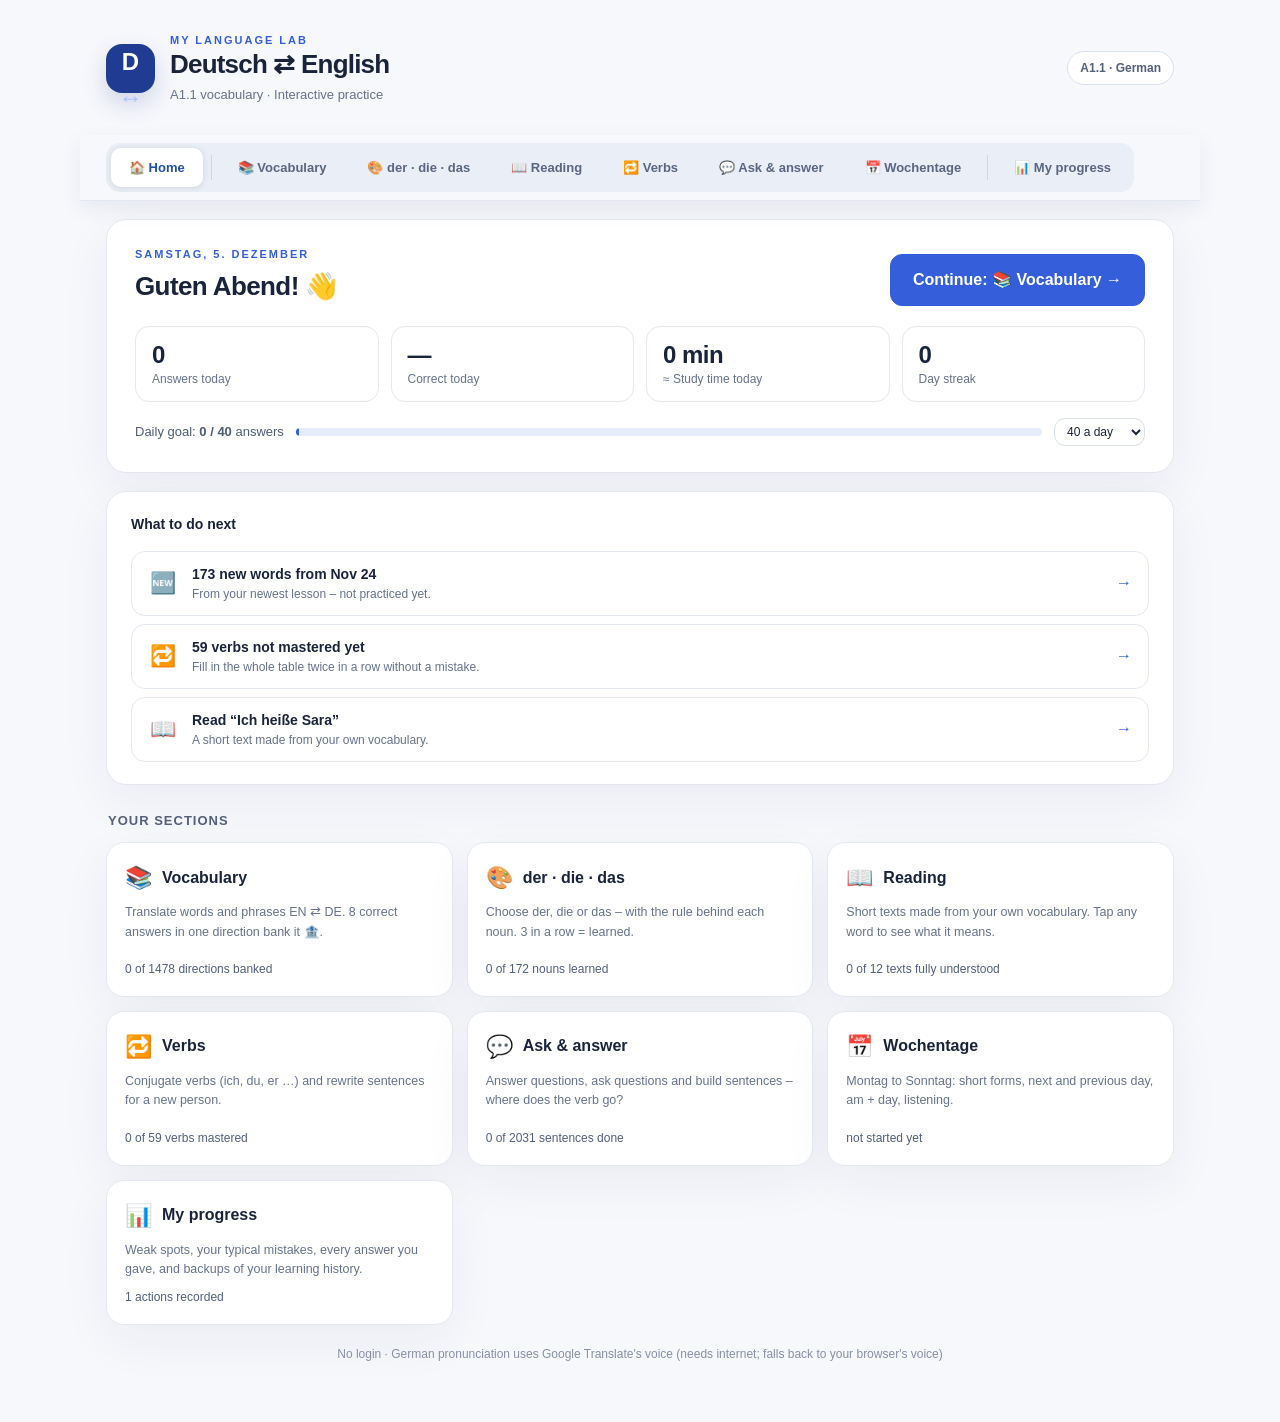
==== commit 08dbfdc0: "German portal: learning history, Home and My progress; split into files - Every answer and action is" ====
--- a/deutsch/index.html
+++ b/deutsch/index.html
@@ -5,61 +5,13 @@
 <meta name="viewport" content="width=device-width, initial-scale=1">
 <meta name="theme-color" content="#f7f8fc">
 <title>Deutsch ⇄ English · A1.1 Practice</title>
-<style>
-:root{color-scheme:light;--bg:#f7f8fc;--ink:#19243b;--muted:#66738b;--line:#e3e8f0;--blue:#355fda;--lightblue:#ebf0ff;--green:#137c5a;--lightgreen:#e9f8f0;--red:#a73d4a;--lightred:#fff0f0;--gold:#aa6d1d;--card:#fff;--shadow:0 16px 50px rgba(21,37,76,.055)}
-*{box-sizing:border-box}body{margin:0;background:var(--bg);color:var(--ink);font-family:Inter,-apple-system,BlinkMacSystemFont,"Segoe UI",Roboto,Arial,sans-serif;line-height:1.5}button,input,select{font:inherit}button{cursor:pointer}button:disabled{cursor:not-allowed;opacity:.45}button:focus-visible,input:focus-visible,select:focus-visible{outline:3px solid #9caff5;outline-offset:2px}.layout{max-width:1120px;margin:0 auto;padding:32px 26px 60px}.top{display:flex;justify-content:space-between;align-items:center;gap:22px;margin-bottom:30px}.brand{display:flex;align-items:center;gap:15px}.logo{width:49px;height:49px;border-radius:16px;background:#203c92;color:white;display:grid;place-items:center;font-size:24px;font-weight:800;box-shadow:0 10px 23px #253e8630}.eyebrow{text-transform:uppercase;font-size:11px;letter-spacing:2px;font-weight:800;color:var(--blue)}h1{margin:0;font-size:26px;letter-spacing:-.8px;line-height:1.18}.sub{margin:6px 0 0;color:var(--muted);font-size:13px}.tag{padding:7px 12px;border:1px solid #d7e0f0;background:white;border-radius:99px;color:#53617b;font-size:12px;font-weight:800;white-space:nowrap}.stats{display:grid;grid-template-columns:repeat(5,1fr);gap:12px;margin-bottom:18px}.stat{background:white;border:1px solid var(--line);border-radius:16px;padding:16px 19px}.stat .num{font-size:25px;font-weight:800;letter-spacing:-.6px;font-variant-numeric:tabular-nums}.stat .label{font-size:12px;color:var(--muted)}.main{display:grid;grid-template-columns:minmax(0,1.7fr) minmax(260px,1fr);align-items:start;gap:18px}.panel{border:1px solid var(--line);background:var(--card);border-radius:20px;box-shadow:var(--shadow)}.settings{padding:25px}.sectionhead{font-size:14px;font-weight:800;margin:0 0 16px}.field{margin-bottom:19px}.field label.label{display:block;font-size:12px;font-weight:750;color:#52607a;margin-bottom:8px}.seg{display:grid;grid-template-columns:repeat(3,1fr);padding:4px;border-radius:13px;background:#f1f4f9;gap:4px}.seg button{border:0;background:transparent;color:#586681;padding:11px 7px;border-radius:10px;font-size:12px;font-weight:800;white-space:nowrap}.seg button[aria-pressed="true"]{background:#fff;color:#234eae;box-shadow:0 1px 7px rgba(30,44,80,.12)}select,.search{width:100%;background:#fff;border:1px solid #d9dfeb;border-radius:11px;padding:11px 12px;color:var(--ink);outline:none}.checkrow{display:flex;align-items:center;gap:10px;font-size:13px;color:#4f5d74;margin:13px 0}.checkrow input{accent-color:var(--blue);width:16px;height:16px}.mini{margin-top:22px;border-top:1px solid var(--line);padding-top:19px}.hintline{font-size:12px;color:var(--muted);line-height:1.7;margin:0}.linkbutton{border:none;background:transparent;color:var(--blue);font-size:13px;font-weight:800;padding:6px 0;text-align:left}.study{padding:28px 30px 29px;min-height:480px}.meta{display:flex;justify-content:space-between;gap:12px;align-items:center}.smallcaps{font-size:11px;text-transform:uppercase;letter-spacing:1.5px;color:#73819a;font-weight:800}.meta-right{display:flex;align-items:center;gap:8px}.pill{border-radius:99px;background:#f1f4fa;padding:5px 10px;font-weight:750;color:#64728b;font-size:11px}.pin{background:#eaf0ff;color:#2e54ae}.progress-track{height:6px;border-radius:99px;background:#edf0f6;overflow:hidden;margin-top:17px}.progress-fill{height:100%;width:0%;background:#3d6adf;transition:width .28s}.question{padding:48px 0 30px;text-align:center}.from{font-size:12px;font-weight:800;color:#5f6e86;letter-spacing:.3px}.word{font-size:clamp(28px,4vw,48px);font-weight:800;line-height:1.18;margin:16px 0 10px;letter-spacing:-1.2px;overflow-wrap:anywhere}.clue{font-size:12px;color:var(--muted);min-height:24px}.audio{border:1.5px solid #b9caf7;background:#e6edff;border-radius:100px;padding:11px 22px;color:#234eae;font-weight:800;font-size:15px;display:inline-flex;align-items:center;gap:7px;margin-top:12px}.answerarea label{display:block;margin-bottom:9px;font-size:12px;color:#617088;font-weight:750}.answerbox{display:flex;gap:8px}.answerbox input{flex:1;min-width:0;border-radius:12px;padding:15px 16px;font-size:17px;border:1.5px solid #cdd7e7;outline:none;background:#fff;color:#1f2b44}.answerbox input:focus{border-color:#6b86ee}.primary{background:var(--blue);color:#fff;border:1px solid var(--blue);border-radius:12px;padding:13px 22px;font-weight:800}.primary:hover:not(:disabled){background:#234bbf}.secondary{background:#fff;color:#405472;border:1px solid #dae1ed;border-radius:12px;padding:11px 16px;font-weight:750}.secondary:hover:not(:disabled){background:#f7f9fe}.answer-feedback{margin-top:16px;padding:13px 15px;border-radius:12px;background:#f5f7fb;display:none;font-size:14px}.answer-feedback.good{display:block;background:var(--lightgreen);color:var(--green)}.answer-feedback.bad{display:block;background:var(--lightred);color:var(--red)}.answer-feedback.neutral{display:block;background:#f1f4fb;color:#41526d}.answer-feedback strong{display:block;font-size:14px;margin-bottom:3px}.answer-feedback .solution{color:#1f2b44;font-size:16px;font-weight:800}.actions{display:flex;gap:10px;margin-top:19px;flex-wrap:wrap}.actions .secondary{flex:1}.actions .next{flex:1;min-width:100px}.kbd{font-size:11px;color:#97a2b6;margin-top:16px;text-align:center}.empty{padding:56px 14px;text-align:center;color:#55627b}.empty h3{color:var(--ink);margin-bottom:3px}.hidden{display:none!important}.bank{padding:28px 30px}.bank-head{display:flex;justify-content:space-between;gap:10px;align-items:center}.bank h2{font-size:16px;margin:0}.counter{font-size:12px;color:var(--muted)}.bank-actions{display:flex;gap:9px;margin:15px 0}.bank-actions>*{min-width:0}.bank-actions input{flex:1}.bank-actions select{flex:0 0 165px}.wordtable{border-top:1px solid var(--line);max-height:450px;overflow-y:auto}.wordrow{display:grid;grid-template-columns:1fr 1fr 44px 44px 36px 34px 34px;gap:9px;align-items:center;padding:11px 0;border-bottom:1px solid #eef1f6;font-size:13px}.wordrow .en{color:#53617d}.speak-mini{width:30px;height:30px;border:1px solid #e2e8f1;border-radius:9px;background:white;color:#4968b4}.footer{font-size:12px;text-align:center;color:#8590a4;margin-top:20px}.rowtwo{display:flex;justify-content:space-between;gap:8px;align-items:center}.badgecorrect{color:var(--green);font-size:12px;font-weight:800}.progresslabel{font-size:12px;color:#70809b}.toast{position:fixed;left:50%;bottom:25px;transform:translateX(-50%);background:#1f2f4e;color:white;padding:10px 18px;border-radius:12px;box-shadow:0 8px 40px #19243b33;font-size:13px;z-index:10;max-width:90vw;text-align:center;display:none}.toast.on{display:block}@media(max-width:840px){.main{grid-template-columns:1fr}.settings{order:2}.study{order:1}.bank{margin-top:18px}}@media(max-width:560px){.layout{padding:18px 13px 30px}.top{align-items:flex-start}.tag{font-size:10px}.brand{gap:9px}.logo{width:42px;height:42px;border-radius:13px}h1{font-size:19px}.stats{gap:8px;grid-template-columns:repeat(3,1fr)}.stat{padding:12px 10px}.stat .num{font-size:21px}.stat .label{font-size:11px}.study,.settings,.bank{padding:21px 18px}.question{padding:44px 0 29px}.answerbox{flex-direction:column}.primary{width:100%}.bank-actions{flex-direction:column}.bank-actions select{flex-basis:auto}.wordrow{font-size:12px}.word{font-size:34px}}
-.qtools{display:flex;gap:10px;justify-content:center;align-items:center;flex-wrap:wrap;margin-top:12px}.qtools .audio{margin-top:0}.listwrap{position:relative;display:inline-block}.listbtn{background:#fff;border-color:#d9dfeb;color:#4f5d74}.listbtn.has{background:#fff7e6;border-color:#f0d9a8;color:#8a5a12}.listpop{position:absolute;z-index:20;top:calc(100% + 8px);left:50%;transform:translateX(-50%);width:280px;max-width:80vw;background:#fff;border:1px solid var(--line);border-radius:14px;box-shadow:0 16px 40px rgba(21,37,76,.2);padding:12px;text-align:left}.pophead{font-size:12px;font-weight:800;color:#52607a;margin-bottom:6px}.listrow{display:flex;align-items:center;justify-content:space-between;gap:8px;padding:5px 2px}.listrow label{display:flex;align-items:center;gap:9px;font-size:14px;cursor:pointer;flex:1;min-width:0}.listrow label span{overflow-wrap:anywhere}.listrow input{accent-color:var(--blue);width:16px;height:16px;flex:none}.listdel{border:0;background:transparent;color:#a24a57;font-size:13px;padding:4px 7px;border-radius:7px}.listdel:hover{background:var(--lightred)}.newlist{display:flex;gap:6px;margin-top:10px;border-top:1px solid var(--line);padding-top:10px}.newlist input{flex:1;min-width:0;border:1px solid #d9dfeb;border-radius:9px;padding:8px 10px;font-size:13px}.newlist .primary{padding:8px 14px;font-size:13px}
-.splitbtn{display:inline-flex}.splitbtn .listbtn:first-child{border-radius:100px 0 0 100px;max-width:230px;overflow:hidden;text-overflow:ellipsis;white-space:nowrap;display:block}.splitbtn .listbtn:last-child{border-radius:0 100px 100px 0;margin-left:-1.5px;padding:11px 14px}.listdef{border:0;background:transparent;color:#b8860b;font-size:16px;padding:2px 6px;border-radius:7px}.listdef:hover{background:#fff7e6}
-.pill.bad{background:#fff0f0;color:#a73d4a}.wc{font-size:12px;font-weight:800;color:#b3bccb;text-align:center}.wc.on{color:#a73d4a}.cc{font-size:12px;font-weight:800;color:#b3bccb;text-align:center;white-space:nowrap}.cc.on{color:var(--green)}.wordhead{position:sticky;top:0;background:#fff;z-index:1;font-size:10px;font-weight:800;color:#73819a;text-transform:uppercase;letter-spacing:.4px}.wordhead div:nth-child(n+3){text-align:center}.wordrow.archived>div:nth-child(-n+2){opacity:.45;text-decoration:line-through}@media(max-width:560px){.wordrow{grid-template-columns:1fr 1fr 34px 34px 24px 30px 30px;gap:5px}}.pill.good{background:var(--lightgreen);color:var(--green)}.pill.bank{background:#fff7e6;color:#8a5a12}.feedback-note{margin-top:6px;font-size:13px;font-weight:700}
-:root{--der:#2f5fd0;--die:#c8384e;--das:#13875a;--derbg:#eaf0ff;--diebg:#ffedf0;--dasbg:#e5f6ee}
-.tabs{display:flex;gap:5px;background:#eaeef6;padding:5px;border-radius:14px;margin:0 0 18px;width:max-content;max-width:100%}.tabs button{border:0;background:transparent;padding:10px 18px;border-radius:10px;font-weight:800;color:#586681;font-size:13px;white-space:nowrap}.tabs button[aria-selected="true"]{background:#fff;color:#234eae;box-shadow:0 1px 7px rgba(30,44,80,.12)}
-.art-der{color:var(--der)}.art-die{color:var(--die)}.art-das{color:var(--das)}
-.rdlist{display:grid;grid-template-columns:repeat(auto-fill,minmax(190px,1fr));gap:12px;margin-bottom:18px}.rdcard{display:flex;flex-direction:column;gap:3px;text-align:left;background:#fff;border:1px solid var(--line);border-radius:16px;padding:14px 16px;color:var(--ink)}.rdcard:hover{border-color:#b9caf7}.rdcard.on{border-color:var(--blue);box-shadow:0 0 0 3px #e2e9ff}.rdcard b{font-size:15px}.rdlvl{font-size:10px;font-weight:800;text-transform:uppercase;letter-spacing:1px;color:var(--blue)}.rden{font-size:12px;color:var(--muted)}.rdmeta{font-size:11px;color:#8a95aa;font-weight:700;margin-top:4px}
-.rdtext{padding:26px 30px}.rdhead{display:flex;justify-content:space-between;gap:14px;align-items:flex-start;flex-wrap:wrap}.rdhead h2{margin:2px 0 0;font-size:24px;letter-spacing:-.5px}.rdtools{display:flex;gap:14px;align-items:center;flex-wrap:wrap}.rdtools .checkrow{margin:0}
-.rdbody{font-size:20px;line-height:2;margin-top:10px}.rp{margin:0 0 14px}.rp.dlg{display:grid;grid-template-columns:62px 1fr;gap:0 8px}.rp.dlg .rs:not(:first-of-type){grid-column:2}.who{font-weight:800;color:var(--muted);font-size:15px;padding-top:4px}
-.w{border:0;background:transparent;padding:0 1px;margin:0;font:inherit;color:inherit;border-radius:5px;cursor:pointer;border-bottom:1.5px dotted #c3cbe0}.w:hover{background:#eef2ff}.w.sel{background:#dfe7ff;border-bottom-color:var(--blue)}.rs{border-radius:8px;transition:background .2s}.rs.playing{background:#fff5d6}.rsay{border:0;background:transparent;font-size:14px;padding:0 3px;opacity:.55;vertical-align:middle}.rsay:hover{opacity:1}.rsen{display:none}
-.rdbody.showen .rs{display:block}.rdbody.showen .rsen{display:block;font-size:14px;line-height:1.5;color:var(--muted);margin:-4px 0 8px}
-.wpop{position:absolute;z-index:30;background:#fff;border:1px solid var(--line);border-radius:14px;box-shadow:0 16px 40px rgba(21,37,76,.2);padding:12px 14px}.wph{font-size:18px;font-weight:800;display:flex;align-items:center;gap:8px;flex-wrap:wrap}.wpe{font-size:14px;color:#41526d;margin-top:3px}
-.rq{padding:14px 0;border-top:1px solid #eef1f6}.rqq{font-size:16px;margin-bottom:9px}.rqen{display:none}.showen .rqen{display:block;font-size:13px;color:var(--muted)}.rqo{display:flex;gap:8px;flex-wrap:wrap}.rqo .secondary.ok{background:var(--lightgreen);border-color:#9fd8bd;color:var(--green);opacity:1}.rqo .secondary.no{background:var(--lightred);border-color:#efbcc5;color:var(--red);opacity:1;text-decoration:line-through}.rdscore{display:flex;gap:10px;align-items:center;flex-wrap:wrap;margin-top:14px}.rdres{font-weight:800;font-size:16px;margin-right:6px}.rdres.good{color:var(--green)}
-@media(max-width:560px){.rdtext{padding:21px 18px}.rdbody{font-size:18px}.rp.dlg{grid-template-columns:50px 1fr}}
-.vhead{text-align:center;margin:26px 0 18px}.vverb{font-size:clamp(32px,5vw,48px);font-weight:800;letter-spacing:-1px}.vfam{min-height:26px;margin-top:6px}.vbadge{display:inline-block;font-size:11px;font-weight:800;border-radius:99px;padding:3px 10px;background:#f1f4fa;color:#52607a;margin:2px}.vbadge.f-ei,.vbadge.f-eie,.vbadge.f-aä{background:#fff1e0;color:#9a5a00}.vbadge.f-te{background:#f2ebff;color:#6b3fc4}.vbadge.f-sz{background:#e6f4ff;color:#1d6395}.vbadge.f-irr{background:#ffedf0;color:#a73d4a}.vbadge.f-reg{background:var(--lightgreen);color:var(--green)}
-.vgrid{display:grid;gap:8px;max-width:520px;margin:0 auto}.vrow{display:grid;grid-template-columns:92px 1fr 1fr;gap:10px;align-items:center}.vrow label{font-weight:800;color:#52607a;text-align:right;font-size:15px}.vrow input{border:1.5px solid #cdd7e7;border-radius:11px;padding:11px 13px;font-size:17px;min-width:0;background:#fff;color:#1f2b44}.vrow input:focus{border-color:#6b86ee;outline:none}.vrow.good input{border-color:#9fd8bd;background:var(--lightgreen)}.vrow.bad input{border-color:#efbcc5;background:var(--lightred)}.vfix{font-size:17px;font-weight:700}.vrow.good .vfix{color:var(--green)}.vrow.bad .vfix{color:var(--red)}.vrow .vfix span{color:inherit}
-.vf-end{color:var(--blue);font-weight:800}.vf-chg{background:#ffe2b8;color:#8a4b00!important;border-radius:4px;padding:0 2px;font-weight:800}.vf-ins{background:#eadcff;color:#5d2fb5!important;border-radius:4px;padding:0 2px;font-weight:800}.vf-irr{border-bottom:2.5px solid #e08a2c;font-weight:800}
-.vrow .vf-end{color:var(--blue)!important}#vTip{margin-top:16px}#vTip div+div{margin-top:4px}
-.vlabel{font-size:11px;font-weight:800;text-transform:uppercase;letter-spacing:1px;color:#8a95aa;margin-bottom:6px}.vsrc{font-size:24px;font-weight:700;margin:4px 0 14px}.vto{font-size:15px;color:#52607a}.vtarget{display:inline-block;background:var(--blue);color:#fff;border-radius:10px;padding:4px 12px;font-weight:800;margin-left:4px}.vhl{background:#fff5d6;border-radius:5px;padding:0 3px}
-.vendings{margin-top:14px}.vtab{border-collapse:collapse;font-size:15px;width:100%;max-width:620px}.vtab th,.vtab td{border:1px solid var(--line);padding:6px 8px;text-align:center}.vtab th{background:#f5f7fb;font-size:12px}
-.vfams{display:grid;grid-template-columns:repeat(2,1fr);gap:14px}.vfamcard{border:1px solid var(--line);border-left:5px solid #9aa3b5;border-radius:14px;padding:12px 14px}.vfamcard.f-reg{border-left-color:var(--green)}.vfamcard.f-ei,.vfamcard.f-eie,.vfamcard.f-aä{border-left-color:#e08a2c}.vfamcard.f-te{border-left-color:#7b4fd6}.vfamcard.f-sz{border-left-color:#2b7bb9}.vfamcard.f-irr{border-left-color:var(--die)}.vex{font-size:14px;line-height:1.9}.vchip{border-color:#d4dbe8;color:#41526d}.vchip.on{background:var(--lightgreen);border-color:#9fd8bd;color:var(--green)}
-@media(max-width:840px){.vfams{grid-template-columns:1fr}}@media(max-width:560px){.vrow{grid-template-columns:70px 1fr;gap:6px 8px}.vrow .vfix{grid-column:2;font-size:15px}.vrow .vfix:empty{display:none}.vtab{font-size:13px}.vtab th,.vtab td{padding:5px 3px}}
-.lesson{padding:0;margin-bottom:18px}.lesson summary{cursor:pointer;padding:18px 24px;font-weight:800;font-size:16px}.lbody{padding:0 24px 18px;font-size:14px;line-height:1.9}.lbody p{margin:8px 0}.ltab{border-collapse:collapse;margin:8px 0 12px;font-size:14px}.ltab th,.ltab td{border:1px solid var(--line);padding:6px 14px;text-align:left}.ltab th{background:#f5f7fb;font-size:12px}.ltab td[lang=de]{font-weight:700}
-.gmain{display:grid;grid-template-columns:minmax(0,1.7fr) minmax(260px,1fr);align-items:start;gap:18px}.gcard{padding:28px 30px 26px}
-.gword{font-size:clamp(34px,6vw,56px);font-weight:800;text-align:center;letter-spacing:-1.2px;line-height:1.15;margin:40px 0 6px;overflow-wrap:anywhere}.pltag{font-size:13px;letter-spacing:0;vertical-align:middle;background:#f1f4fa;color:#64728b;border-radius:99px;padding:4px 10px;font-weight:800}
-.gmeaning{text-align:center;color:var(--muted);font-size:14px;min-height:22px}
-.gbtns{display:grid;grid-template-columns:repeat(3,1fr);gap:12px;margin:30px 0 6px}.gbtn{border:2px solid;border-radius:16px;padding:18px 6px 12px;font-size:26px;font-weight:800;background:#fff;transition:transform .08s,background .15s}.gbtn small{display:block;font-size:11px;font-weight:700;opacity:.55;margin-top:2px}.gbtn:active:not(:disabled){transform:scale(.97)}.gbtn:disabled{opacity:1;cursor:default}
-.gbtn.der{color:var(--der);border-color:#b9c9f3}.gbtn.die{color:var(--die);border-color:#efbcc5}.gbtn.das{color:var(--das);border-color:#a9dcc4}.gbtn.der:hover:not(:disabled){background:var(--derbg)}.gbtn.die:hover:not(:disabled){background:var(--diebg)}.gbtn.das:hover:not(:disabled){background:var(--dasbg)}
-.gbtn.right{color:#fff}.gbtn.der.right{background:var(--der);border-color:var(--der)}.gbtn.die.right{background:var(--die);border-color:var(--die)}.gbtn.das.right{background:var(--das);border-color:var(--das)}.gbtn.wrong{background:#f4f5f8;border-color:#9aa3b5;color:#7b8498;text-decoration:line-through}.gbtn.dim{opacity:.35!important}
-.gword.pop{animation:gpop .35s}.gword.shake{animation:gshake .4s}@keyframes gpop{40%{transform:scale(1.08)}}@keyframes gshake{20%,60%{transform:translateX(-8px)}40%,80%{transform:translateX(8px)}}
-.gfb{display:none;margin-top:14px}.gfb.show{display:block}.gres{font-weight:800;font-size:15px;margin-bottom:8px}.gfb.good .gres{color:var(--green)}.gfb.bad .gres{color:var(--red)}.tip{background:#f5f7fb;border-radius:12px;padding:12px 14px;font-size:14px;color:#33415c}.tip.warn{background:#fff7e6;color:#6e470c}.vtip{margin-top:10px;background:#fff;border:1px solid var(--line);font-weight:500}.vtip.warn{background:#fffaf0;border-color:#f0d9a8}.vtag{display:block;font-size:10px;font-weight:800;letter-spacing:.8px;text-transform:uppercase;color:#8a95aa;margin-bottom:3px}
-.rgrid{display:grid;grid-template-columns:repeat(3,1fr);gap:14px;margin-top:14px}.rcol{border:1px solid var(--line);border-top:4px solid;border-radius:14px;padding:12px 14px}.rcol.der{border-top-color:var(--der)}.rcol.die{border-top-color:var(--die)}.rcol.das{border-top-color:var(--das)}.rcol.gen{grid-column:1/-1;border-top-color:#8a95aa;display:grid;grid-template-columns:repeat(2,1fr);gap:0 18px}.rcol.gen h3{grid-column:1/-1}.rcol h3{margin:2px 0 8px;font-size:18px}.rcol h3 small{font-size:11px;color:var(--muted);font-weight:700;text-transform:uppercase;letter-spacing:.8px}
-.rule{padding:9px 0;border-top:1px solid #eef1f6}.rtop{display:flex;justify-content:space-between;gap:6px;align-items:center}.rlab{font-weight:800;font-size:14px}.rstr{font-size:10px;font-weight:800;text-transform:uppercase;letter-spacing:.6px;color:#8a95aa}.rex{margin-top:5px}.rnone{font-size:12px;color:#8a95aa;margin-right:6px}
-.chip{display:inline-block;border-radius:99px;padding:3px 10px;font-size:12px;font-weight:700;margin:2px 4px 2px 0;border:1.5px solid;background:#fff;line-height:1.5}.chip.der{border-color:#c4d2f5;color:var(--der)}.chip.die{border-color:#f1c4cc;color:var(--die)}.chip.das{border-color:#b3e0ca;color:var(--das)}.chip.on.der{background:var(--derbg)}.chip.on.die{background:var(--diebg)}.chip.on.das{background:var(--dasbg)}.chip.exc{border-style:dashed}button.chip{cursor:pointer}
-.gwall{display:grid;grid-template-columns:repeat(3,1fr);gap:14px;margin-top:12px}.wcol h3{margin:0 0 6px;font-size:18px}.wcol h3 small{font-size:12px;color:var(--muted)}.gwall .chip:not(.on){background:#fff;opacity:.7}
-@media(max-width:840px){.gmain{grid-template-columns:1fr}.rgrid,.gwall{grid-template-columns:1fr}.rcol.gen{grid-template-columns:1fr}}@media(max-width:560px){.gcard{padding:21px 18px}.gbtns{gap:8px}.gbtn{font-size:22px;padding:16px 4px 10px}.tabs button{padding:9px 12px}}
-.ttask{text-align:center;font-size:12px;font-weight:800;color:#5f6e86;letter-spacing:.3px;margin-top:24px}.tq{font-size:clamp(24px,3.4vw,34px);font-weight:800;text-align:center;letter-spacing:-.6px;line-height:1.3;margin:14px 0 8px;overflow-wrap:anywhere}.tq.isen{font-size:clamp(19px,2.6vw,25px);font-weight:700;color:#33405a;letter-spacing:-.2px}.tq mark,.lbody mark,.hintline mark{background:#fff1c9;color:inherit;border-radius:6px;padding:0 4px;box-shadow:inset 0 -3px 0 #f0c45a}
-.tparts{display:flex;justify-content:center;flex-wrap:wrap;gap:10px}.tpart{border:2px solid #cdd7e7;border-radius:14px;padding:4px 14px 7px;background:#fff;font-size:clamp(20px,2.8vw,26px);letter-spacing:-.3px}.tpart small{display:block;font-size:10px;font-weight:800;letter-spacing:1px;text-transform:uppercase;color:#8a95aa}.tpart.subj{border-color:#b9caf7;background:#eef2ff;color:#234eae}.tpart.w{border-color:#f2d59a;background:#fff7e6;color:#8a5a00}
-.tcues{display:flex;justify-content:center;flex-wrap:wrap;gap:8px;margin:12px 0 4px;min-height:30px}.tcue{border-radius:99px;padding:5px 12px;font-size:13px;font-weight:800;background:#f1f4fa;color:#52607a;border:1.5px solid #e1e7f1}.tcue.yes{background:var(--lightgreen);color:var(--green);border-color:#a9dcc4}.tcue.no{background:var(--lightred);color:var(--red);border-color:#efbcc5}.tcue.use{background:#fff7e6;color:#8a5a00;border-color:#f2d59a}.tcue.type{background:#fff;border-style:dashed}
-.ttiles{display:flex;flex-wrap:wrap;gap:8px;justify-content:center;margin-top:12px}.ttile{border:1.5px solid #cdd7e7;background:#fff;border-radius:10px;padding:6px 12px;font-weight:700;font-size:15px;color:var(--ink)}.ttile:hover:not(:disabled){background:#f3f6fd}.ttile.used{opacity:.3}.ttile.ctl{border-style:dashed;color:#66738b;font-size:13px}
-.vbx{background:#e6edff;color:#234eae;border-radius:6px;padding:0 4px}.slot{display:inline-block;border-radius:7px;padding:1px 8px;background:#eef1f7;color:#52607a;font-weight:800;font-size:12px;margin:1px 0;white-space:nowrap}.slot.v{background:var(--blue);color:#fff}
-.tdiff{font-size:15px;line-height:1.9;margin-top:6px;color:#1f2b44}.tdiff .lab{display:inline-block;min-width:78px;font-size:11px;font-weight:800;text-transform:uppercase;letter-spacing:1px;color:#8a95aa}.dx{background:#ffe2b8;color:#8a4b00;border-radius:4px;padding:0 3px}.dbad{color:var(--red);text-decoration:line-through;text-decoration-thickness:2px}
-.ttips{margin:10px 0 0;padding-left:18px;font-size:14px;color:#33405a}.ttips li{margin:5px 0}.answer-feedback .tsol{color:#1f2b44;font-size:17px;font-weight:800}.answer-feedback .tnote{color:#52607a;font-size:13px;margin-top:6px}#tHintBox{margin-top:12px;font-size:14px;line-height:1.8}
-#tMic.on{background:var(--lightred);color:var(--red);border-color:#efbcc5}#tMic{padding:11px 13px}
-#tabTalk .pill{white-space:nowrap}
-@media(max-width:560px){.tpart{padding:3px 10px 6px}#tForm .answerbox{flex-direction:row;flex-wrap:wrap}#tForm .answerbox input{flex:1 1 100%}#tForm .answerbox .primary{flex:1}#tabTalk .meta{flex-wrap:wrap;row-gap:10px}#tabTalk .meta .seg{width:100%!important}}
-</style>
+<link rel="stylesheet" href="css/app.css">
+<link rel="stylesheet" href="css/progress.css">
 </head>
 <body>
 <div class="layout">
 <header class="top"><div class="brand"><div class="logo">D<span style="color:#a9c2ff">↔</span></div><div><div class="eyebrow">My language lab</div><h1>Deutsch ⇄ English</h1><p class="sub">A1.1 vocabulary · Interactive practice</p></div></div><div class="tag">A1.1 · German</div></header>
-<nav class="tabs" role="tablist" aria-label="Sections"><button type="button" role="tab" data-tab="vocab" aria-selected="true">📚 Vocabulary</button><button type="button" role="tab" data-tab="gender" aria-selected="false">🎨 der · die · das</button><button type="button" role="tab" data-tab="reading" aria-selected="false">📖 Reading</button><button type="button" role="tab" data-tab="verbs" aria-selected="false">🔁 Verbs</button><button type="button" role="tab" data-tab="talk" aria-selected="false">💬 Ask &amp; answer</button></nav><div id="tabVocab"><section class="stats" aria-label="Learning statistics"><div class="stat"><div class="num" id="statTotal">0</div><div class="label">Words & phrases</div></div><div class="stat"><div class="num" id="statDone">0</div><div class="label">Attempts</div></div><div class="stat"><div class="num" id="statAccuracy">—</div><div class="label">Accuracy</div></div><div class="stat"><div class="num" id="statStreak">0</div><div class="label">Current streak</div></div><div class="stat"><div class="num" id="statBanked">0</div><div class="label">Banked 🏦</div></div></section>
+<div id="navSentinel" aria-hidden="true"></div><div class="navwrap" id="navWrap"><nav class="tabs" role="tablist" aria-label="Sections"><button type="button" role="tab" data-tab="home" aria-selected="false" title="Today, what to do next, all sections">🏠 Home</button><span class="tabsep" aria-hidden="true"></span><button type="button" role="tab" data-tab="vocab" aria-selected="true">📚 Vocabulary</button><button type="button" role="tab" data-tab="gender" aria-selected="false">🎨 der · die · das</button><button type="button" role="tab" data-tab="reading" aria-selected="false">📖 Reading</button><button type="button" role="tab" data-tab="verbs" aria-selected="false">🔁 Verbs</button><button type="button" role="tab" data-tab="talk" aria-selected="false">💬 Ask &amp; answer</button><button type="button" role="tab" data-tab="days" aria-selected="false">📅 Wochentage</button><span class="tabsep" aria-hidden="true"></span><button type="button" role="tab" data-tab="stats" aria-selected="false" title="Weak spots, typical mistakes, full history, backups">📊 My progress</button></nav></div><div id="tabHome" class="hidden"></div><div id="tabVocab"><section class="stats" aria-label="Learning statistics"><div class="stat"><div class="num" id="statTotal">0</div><div class="label">Words & phrases</div></div><div class="stat"><div class="num" id="statDone">0</div><div class="label">Attempts</div></div><div class="stat"><div class="num" id="statAccuracy">—</div><div class="label">Accuracy</div></div><div class="stat"><div class="num" id="statStreak">0</div><div class="label">Current streak</div></div><div class="stat"><div class="num" id="statBanked">0</div><div class="label">Banked 🏦</div></div></section>
 <div class="main">
 <section class="panel study" aria-label="Practice quiz">
 <div id="quizBox"><div class="meta"><span class="smallcaps" id="roundText">Practice</span><div class="meta-right"><span class="pill" id="rightPill" title="Correct answers – 8 banks the word">✓ 0/8</span><span class="pill" id="wrongPill" title="How many times you got this word wrong">Wrong 0×</span><span class="pill" id="catPill">Verb</span><span class="pill pin" id="directionPill">EN → DE</span></div></div><div class="progress-track" aria-label="Practice round progress"><div class="progress-fill" id="progressFill"></div></div><div class="rowtwo" style="margin-top:7px"><span class="progresslabel" id="roundCount">1 / 1</span><span class="progresslabel" id="itemsRemaining"></span></div>
@@ -68,7 +20,7 @@
 <div class="actions"><button class="secondary" type="button" id="hintBtn">Get hint</button><button class="secondary" type="button" id="revealBtn">Reveal answer</button><button class="secondary" type="button" id="skipBtn">Skip</button><button class="secondary" type="button" id="archBtn" title="Take this card out of practice and keep it in the Archive">🗃 Archive</button><button class="primary next hidden" type="button" id="nextBtn">Next →</button></div><div class="kbd">Press Enter to check · Press Enter again for the next question</div></div>
 <div id="emptyBox" class="empty hidden"><h3>No cards in this set yet</h3><p id="emptyDesc">Choose another topic to continue.</p><button class="primary" id="allTopicsBtn" type="button">Practice all topics</button></div>
 </section>
-<aside class="panel settings"><h2 class="sectionhead">Practice settings</h2><div class="field"><label class="label">Translation direction</label><div class="seg" role="group" aria-label="Translation direction"><button type="button" data-mode="en-de" aria-pressed="true">EN → DE</button><button type="button" data-mode="de-en" aria-pressed="false">DE → EN</button><button type="button" data-mode="mixed" aria-pressed="false">Mixed</button></div></div><div class="field"><label class="label">Card order</label><div class="seg" style="grid-template-columns:repeat(3,1fr)" role="group" aria-label="Card order"><button type="button" data-order="shuffle" aria-pressed="true">Shuffled</button><button type="button" data-order="least" aria-pressed="false" title="Cards you have seen least come first">Least seen</button><button type="button" data-order="recent" aria-pressed="false" title="Cards from your most recent lesson come first, then older lessons">🆕 Newest first</button></div></div><div class="field"><label class="label" for="category">Choose a topic</label><select id="category"><option value="all">All topics</option><option value="verbs">Verbs</option><option value="nouns">Nouns</option><option value="everyday">Everyday words</option><option value="greetings">Greetings</option><option value="pronouns">Pronouns</option><option value="numbers">Numbers</option><option value="places">Countries & cities</option><option value="jobs">Jobs & professions</option><option value="personal">Personal info</option><option value="leisure">Uni &amp; free time</option><option value="days">Days &amp; time</option><option value="articles">Articles: ein / kein / der</option><option value="sentences">Complete sentences</option><option value="forms">Verb forms</option><option value="mistakes">Mistakes to review</option><option value="banked">🏦 Banked words</option><option value="archived">🗃 Archive</option></select></div><label class="checkrow"><input type="checkbox" id="articles" checked> Require articles (der/die/das) for nouns</label><label class="checkrow"><input type="checkbox" id="caseStrict"> Check German capitalization</label><label class="checkrow"><input type="checkbox" id="autoSay"> 🔊 Say the German word when the answer is shown</label><div class="mini"><h3 class="sectionhead" style="margin-bottom:9px">Your learning progress</h3><p class="hintline">Each answer is checked immediately. Wrong answers are saved to your review list. Each direction (EN → DE and DE → EN) is counted separately: after 8 correct answers in one direction, that direction is banked 🏦 and only comes back as a reminder (after 7, 14, 30, 60, 120 days); a mistake on a reminder sends it back to practice. Use “🗃 Archive” to take a card out of practice completely; find and restore it under the 🗃 Archive topic. Progress stays in this browser, even if you close this page. To move it to another browser or device, export it here and import the file there.</p><button class="linkbutton" id="shuffleBtn" type="button">↻ Shuffle & start a new round</button><br><button class="linkbutton" id="exportBtn" type="button">⤓ Export progress (file)</button><br><button class="linkbutton" id="importBtn" type="button">⤒ Import progress (file)</button><input type="file" id="importFile" accept=".json,application/json" class="hidden"><br><button class="linkbutton" id="resetBtn" type="button" style="color:#a24a57">Reset saved progress</button></div></aside>
+<aside class="panel settings"><h2 class="sectionhead">Practice settings</h2><div class="field"><label class="label">Translation direction</label><div class="seg" role="group" aria-label="Translation direction"><button type="button" data-mode="en-de" aria-pressed="true">EN → DE</button><button type="button" data-mode="de-en" aria-pressed="false">DE → EN</button><button type="button" data-mode="mixed" aria-pressed="false">Mixed</button></div></div><div class="field"><label class="label">Card order</label><div class="seg" style="grid-template-columns:repeat(3,1fr)" role="group" aria-label="Card order"><button type="button" data-order="shuffle" aria-pressed="true">Shuffled</button><button type="button" data-order="least" aria-pressed="false" title="Cards you have seen least come first">Least seen</button><button type="button" data-order="recent" aria-pressed="false" title="Cards from your most recent lesson come first, then older lessons">🆕 Newest first</button></div></div><div class="field"><label class="label" for="category">Choose a topic</label><select id="category"><option value="all">All topics</option><option value="verbs">Verbs</option><option value="nouns">Nouns</option><option value="everyday">Everyday words</option><option value="greetings">Greetings</option><option value="pronouns">Pronouns</option><option value="numbers">Numbers</option><option value="places">Countries & cities</option><option value="jobs">Jobs & professions</option><option value="personal">Personal info</option><option value="leisure">Uni &amp; free time</option><option value="days">Days &amp; time</option><option value="articles">Articles: ein / kein / der</option><option value="sentences">Complete sentences</option><option value="forms">Verb forms</option><option value="mistakes">Mistakes to review</option><option value="banked">🏦 Banked words</option><option value="archived">🗃 Archive</option></select></div><label class="checkrow"><input type="checkbox" id="articles" checked> Require articles (der/die/das) for nouns</label><label class="checkrow"><input type="checkbox" id="caseStrict"> Check German capitalization</label><label class="checkrow"><input type="checkbox" id="autoSay"> 🔊 Say the German word when the answer is shown</label><div class="mini"><h3 class="sectionhead" style="margin-bottom:9px">Your learning progress</h3><p class="hintline">Each answer is checked immediately. Wrong answers are saved to your review list. Each direction (EN → DE and DE → EN) is counted separately: after 8 correct answers in one direction, that direction is banked 🏦 and only comes back as a reminder (after 7, 14, 30, 60, 120 days); a mistake on a reminder sends it back to practice. Use “🗃 Archive” to take a card out of practice completely; find and restore it under the 🗃 Archive topic. Progress stays in this browser, even if you close this page. To move it to another browser or device, export it here and import the file there. Every answer is also recorded in your learning history – see 📊 My progress.</p><button class="linkbutton" id="shuffleBtn" type="button">↻ Shuffle & start a new round</button><br><button class="linkbutton" id="exportBtn" type="button">⤓ Export progress (file)</button><br><button class="linkbutton" id="importBtn" type="button">⤒ Import progress (file)</button><input type="file" id="importFile" accept=".json,application/json" class="hidden"><br><button class="linkbutton" id="resetBtn" type="button" style="color:#a24a57">Reset saved progress</button></div></aside>
 </div>
 <section class="panel bank" style="margin-top:18px"><div class="bank-head"><h2>Vocabulary library</h2><span class="counter" id="bankCount">0 entries</span></div><div class="bank-actions"><input class="search" id="search" type="search" placeholder="Search in German or English…" aria-label="Search vocabulary"><select id="bankCategory" aria-label="Filter vocabulary"><option value="all">All topics</option><option value="verbs">Verbs</option><option value="nouns">Nouns</option><option value="everyday">Everyday words</option><option value="greetings">Greetings</option><option value="pronouns">Pronouns</option><option value="numbers">Numbers</option><option value="places">Countries & cities</option><option value="jobs">Jobs & professions</option><option value="personal">Personal info</option><option value="leisure">Uni &amp; free time</option><option value="days">Days &amp; time</option><option value="articles">Articles: ein / kein / der</option><option value="sentences">Complete sentences</option><option value="forms">Verb forms</option><option value="banked">🏦 Banked</option><option value="archived">🗃 Archived</option></select><select id="bankSort" aria-label="Sort vocabulary"><option value="book">Book order</option><option value="least">Least seen first</option><option value="wrong">Most mistakes first</option><option value="recent">Newest lesson first</option></select></div><div class="wordtable" id="wordtable" aria-label="Vocabulary list"></div></section>
 </div>
@@ -164,861 +116,58 @@
 <div class="mini"><h3 class="sectionhead" style="margin-bottom:9px">Your conversation progress</h3><p class="hintline" id="tStats"></p><button class="linkbutton" type="button" id="tNew">↻ Start a new round</button><br><button class="linkbutton" type="button" id="tResetBtn" style="color:#a24a57">Reset conversation progress</button></div>
 </aside></div>
 </div>
+<div id="tabDays" class="hidden">
+<details class="panel lesson" id="dLesson" open><summary>📖 Lesson: die Wochentage – the days of the week</summary><div class="lbody">
+<p>The German week starts on <b>Montag</b>. Every day is a <b class="art-der">der</b> word, and every day except Mittwoch ends in <b>-tag</b>. Samstag and Sonntag together are <b class="art-das">das</b> Wochenende.</p>
+<table class="ltab"><tr><th>Short</th><th>Deutsch</th><th>English</th><th>Memory trick</th></tr>
+<tr><td>Mo</td><td lang="de">der Montag</td><td>Monday</td><td>Mond = moon → moon day</td></tr>
+<tr><td>Di</td><td lang="de">der Dienstag</td><td>Tuesday</td><td>written with <b>ie</b>, like <i lang="de">die</i></td></tr>
+<tr><td>Mi</td><td lang="de">der Mittwoch</td><td>Wednesday</td><td>Mitte + Woche = the middle of the week (double t, no -tag)</td></tr>
+<tr><td>Do</td><td lang="de">der Donnerstag</td><td>Thursday</td><td>Donner = thunder → Thor's day</td></tr>
+<tr><td>Fr</td><td lang="de">der Freitag</td><td>Friday</td><td>frei = free: almost weekend!</td></tr>
+<tr><td>Sa</td><td lang="de">der Samstag</td><td>Saturday</td><td>in northern Germany also <i lang="de">der Sonnabend</i></td></tr>
+<tr><td>So</td><td lang="de">der Sonntag</td><td>Sunday</td><td>Sonne = sun → sun day</td></tr></table>
+<p><b>“On Monday” = am Montag</b> (am = an dem). Also <i lang="de">am Wochenende</i> = at the weekend. Not <i>im</i>, not <i>um</i>.</p>
+<p><b>heute</b> = today · <b>morgen</b> = tomorrow: <i lang="de">Heute ist Montag. Morgen ist Dienstag.</i> · <b>vor</b> = before: <i lang="de">Der Tag vor Freitag ist Donnerstag.</i></p>
+</div></details>
+<div class="gmain">
+<section class="panel gcard" aria-label="Days of the week practice">
+<div class="meta"><span class="smallcaps" id="dKind">Wochentage</span><div class="meta-right"><span class="pill" id="dCount"></span><span class="pill good" id="dScore">🔥 0</span></div></div>
+<div class="progress-track"><div class="progress-fill" id="dFill"></div></div>
+<div class="ttask" id="dTask"></div>
+<div class="tq" id="dQ"></div>
+<div class="gmeaning" id="dEn"></div>
+<div class="qtools"><button class="audio" type="button" id="dSayBtn">🔊 Listen</button></div>
+<form id="dForm" autocomplete="off" style="margin-top:18px"><div class="answerarea"><label for="dIn">Your answer in German</label><div class="answerbox"><input id="dIn" spellcheck="false" autocapitalize="sentences" autocorrect="off" placeholder="Schreib hier…" lang="de"><button class="primary" type="submit" id="dCheckBtn">Check</button></div></div></form>
+<div class="dtiles hidden" id="dTiles"></div>
+<div class="dweek" id="dWeekBox" aria-hidden="true"></div>
+<div class="answer-feedback" id="dFb" aria-live="polite"></div>
+<div class="actions"><button class="secondary" type="button" id="dHintBtn">💡 Hint</button><button class="secondary" type="button" id="dRevealBtn">Show answer</button><button class="primary next hidden" type="button" id="dNextBtn">Next →</button></div>
+<div class="kbd">Enter = check / next · Capitals don't matter · Wrong answers come back later in the round</div>
+</section>
+<aside class="panel settings"><h2 class="sectionhead">Question types</h2>
+<div id="dTypeBox"></div>
+<div class="mini"><h3 class="sectionhead" style="margin-bottom:9px">Your weekday progress</h3><p class="hintline" id="dStats"></p><div class="dlist" id="dDays"></div><button class="linkbutton" type="button" id="dNew">↻ Start a new round</button><br><button class="linkbutton" type="button" id="dResetBtn" style="color:#a24a57">Reset weekday progress</button></div>
+</aside></div>
+</div>
+<div id="tabStats" class="hidden"></div><dialog id="lgDlg" class="lgdlg" aria-label="Details"></dialog>
 <footer class="footer">No login · German pronunciation uses Google Translate's voice (needs internet; falls back to your browser's voice)</footer></div><div class="wpop hidden" id="wpop" role="dialog" aria-label="Word meaning"></div><div class="toast" id="toast" role="status"></div>
-<script>
-const vocabulary=[];const LESSONS=[];function lesson(label){LESSONS.push({label,start:vocabulary.length});}lesson('Lektion 1');
-function add(cat,pairs){pairs.forEach(([de,en,deAlt=[],enAlt=[]])=>vocabulary.push({id:String(vocabulary.length),cat,de,en,deAlt,enAlt}));}
-add('greetings',[
-['Hallo','hello',['Hi'],['hi']],['Guten Morgen','good morning'],['Guten Tag','good day',['Hallo'],['hello; good day']],['Guten Abend','good evening'],['Gute Nacht','good night'],['Tschüss','bye',['Tschüs'],['goodbye','bye bye']],['Auf Wiedersehen','goodbye (formal)',[],['goodbye','farewell']],['Wie geht\'s?','how are you? (informal)',['Wie geht es?'],['how are you?','how are you']],['Wie geht es dir?','how are you? (informal, full phrase)',[],['how are you?','how are you']],['Mir geht\'s gut.','I am fine.', ['Mir geht es gut.'],['I am good.','I am well.','I am fine','I am good','I am well']],['Mir geht\'s nicht gut.','I am not feeling well.',['Mir geht es nicht gut.'],['I am not well.','I am not fine.','I do not feel well.']],['Es geht.','so-so. ',[],['so-so','okay','not bad']],['Danke','thank you',[],['thanks']],['Bitte','please / you\'re welcome',[],['please','you are welcome',"you're welcome"]],['Ja','yes'],['Nein','no']
-]);
-add('verbs',[
-['sein','to be'],['haben','to have'],['heißen','to be called',[],['to be named','to be named/called']],['kommen','to come'],['gehen','to go (on foot)',[],['to walk','to go']],['fahren','to drive / go by vehicle',[],['to drive','to travel by vehicle','to go by vehicle']],['wohnen','to reside',[],['to live (reside)','to live']],['leben','to live'],['arbeiten','to work'],['studieren','to study at university',[],['to study','to study at a university']],['lernen','to learn',[],['to study']],['sprechen','to speak',[],['to talk']],['hören','to hear',[],['to listen']],['lesen','to read'],['schreiben','to write'],['essen','to eat'],['trinken','to drink'],['spielen','to play'],['tanzen','to dance'],['singen','to sing'],['reisen','to travel'],['machen','to do / make',[],['to do','to make']],['finden','to find'],['buchstabieren','to spell'],['lieben','to love'],['lachen','to laugh'],['möchten','would like to',[],['to want politely','would like']],['landen','to land'],['nennen','to name',[],['to mention','to state']],['wiederholen','to repeat'],['notieren','to note down',[],['to write down','to note']]
-]);
-add('pronouns',[
-['ich','I'],['du','you (informal singular)',[],['you informal singular','you singular informal']],['er','he'],['sie','she',[],['they']],['es','it'],['wir','we'],['ihr','you (informal plural)',[],['you informal plural','you plural informal']],['sie','they',[],['she']],['Sie','you (formal)',[],['you formal','you polite','she','they']]
-]);
-add('nouns',[
-['der Student','male university student',[],['male student']],['die Studentin','female university student',[],['female student']],['die Studenten','students (male or mixed group)',[],['students']],['die Studentinnen','female university students',[],['female students']],['die Lehrerin','female teacher'],['der Deutschkurs','German course',[],['German class']],['Deutsch','German (language)',[],['German']],['Spanisch','Spanish (language)',[],['Spanish']],['die Chemie','chemistry'],['das Vokabelheft','vocabulary notebook'],['die Mensa','university cafeteria',[],['cafeteria','student cafeteria']],['die Aufgabe','exercise / task',[],['exercise','task','assignment']],['die Endung','ending / suffix',[],['ending','suffix']],['das Verb','verb'],['der Infinitiv','infinitive'],['das Personalpronomen','personal pronoun'],['das Präsens','present tense'],['die Zahl','number'],['der Würfel','die (dice)',[],['die','dice']],['der Kaffee','coffee'],['der Tee','tea'],['der Orangensaft','orange juice'],['das Café','café',[],['cafe','coffee shop']],['der Sport','sport',[],['sports']],['das Foto','photo',[],['photograph','picture']],['die Fotos','photos',[],['photographs','pictures']],['der Flug','flight'],['die Minute','minute'],['die Telefonnummer','telephone number',[],['phone number']],['die Nummer','number'],['die Polizei','police'],['die Feuerwehr','fire brigade',[],['fire department']],['der Notarzt','emergency doctor'],['die Auskunft','information service',[],['information desk','information']],['der Nachbar','male neighbor',[],['male neighbour']],['die Nachbarin','female neighbor',[],['female neighbour']],['der Herr','Mr. / gentleman',[],['Mr','Mr.','gentleman']],['die Frau','Ms. / woman',[],['Mrs.','Ms.','woman','lady']]
-]);
-add('everyday',[
-['wer','who'],['was','what'],['wo','where'],['wie','how'],['welche','which (feminine/plural)',[],['which']],['aus','from'],['in','in / into',[],['in','into']],['im','in the (in dem)',[],['in the']],['nach','to / towards',[],['to','towards']],['und','and'],['oder','or'],['auch','also',[],['too','as well']],['gern','gladly / with pleasure',[],['gladly','with pleasure']],['viel','much / a lot',[],['much','a lot','many']],['gerade','right now',[],['currently','at the moment']],['neu','new'],['nicht','not'],['das','this / that',[],['this','that']],['die','the (feminine/plural)',[],['the']],['der','the (masculine)',[],['the']]
-]);
-add('places',[
-['Deutschland','Germany'],['Spanien','Spain'],['China','China'],['der Iran','Iran'],['Tübingen','Tübingen'],['Reutlingen','Reutlingen'],['Prag','Prague'],['Florenz','Florence'],['Toulouse','Toulouse'],['Moskau','Moscow'],['Zürich','Zurich'],['Warschau','Warsaw'],['Porto','Porto']
-]);
-const nums=['null','eins','zwei','drei','vier','fünf','sechs','sieben','acht','neun','zehn','elf','zwölf','dreizehn','vierzehn','fünfzehn','sechzehn','siebzehn','achtzehn','neunzehn','zwanzig','einundzwanzig','zweiundzwanzig','dreiundzwanzig','vierundzwanzig','fünfundzwanzig','sechsundzwanzig','siebenundzwanzig','achtundzwanzig','neunundzwanzig'];
-add('numbers',nums.map((de,i)=>[de,String(i)]));
-add('numbers',[["dreißig","30"],["vierzig","40"],["fünfzig","50"],["sechzig","60"],["siebzig","70"],["achtzig","80"],["neunzig","90"],["hundert","100",["einhundert"]],["einhunderteins","101"],["einhundertneun","109"],["einhunderteinundzwanzig","121"],["eintausend","1000",["tausend"]],["zehntausend","10000"]]);
-add('sentences',[
-['Ich heiße Ali.','My name is Ali.'],['Wie heißt du?','What is your name? (informal)'],['Wie heißen Sie?','What is your name? (formal)'],['Ich komme aus dem Iran.','I come from Iran.',[],['I am from Iran.']],['Woher kommst du?','Where are you from?'],['Bist du aus Spanien?','Are you from Spain?'],['Nein, ich bin aus China.','No, I am from China.'],['Ich wohne in Tübingen.','I live in Tübingen.'],['Wo wohnst du?','Where do you live? (informal)',[],['Where do you live?']],['Ich lerne Deutsch.','I am learning German.',[],['I learn German.','I study German.']],['Ich spreche Englisch.','I speak English.'],['Ich studiere.','I study at university.',[],['I am a university student.']],['Was machst du?','What are you doing?'],['Wo arbeitest du?','Where do you work?'],['Ich trinke gern Kaffee.','I like drinking coffee.',[],['I like coffee.','I enjoy drinking coffee.']],['Möchtest du Kaffee oder Tee?','Would you like coffee or tea?'],['Ich mache gern Sport.','I like doing sports.',[],['I enjoy sports.','I like sports.']],['Wir gehen in die Mensa.','We are going to the cafeteria.',[],['We go to the cafeteria.']],['Er wohnt in Tübingen.','He lives in Tübingen.'],['Ihr arbeitet viel.','You all work a lot.'],['Anna und Maria sind Studentinnen.','Anna and Maria are university students.',[],['Anna and Maria are students.']],['Yolanda und ich sind im Café Sommer.','Yolanda and I are at Café Sommer.'],['Wo seid ihr gerade?','Where are you all right now?'],['Sind Sie Lehrerin?','Are you a teacher? (formal)',[],['Are you a teacher?']],['Sie ist neu im Deutschkurs.','She is new in the German class.'],['Sie lachen gern.','They like to laugh.']
-]);
-const forms=[
-['sein',['bin','bist','ist','sind','seid','sind']],['haben',['habe','hast','hat','haben','habt','haben']],['heißen',['heiße','heißt','heißt','heißen','heißt','heißen']],['arbeiten',['arbeite','arbeitest','arbeitet','arbeiten','arbeitet','arbeiten']],['kommen',['komme','kommst','kommt','kommen','kommt','kommen']],['sprechen',['spreche','sprichst','spricht','sprechen','sprecht','sprechen']],['lesen',['lese','liest','liest','lesen','lest','lesen']],['essen',['esse','isst','isst','essen','esst','essen']],['fahren',['fahre','fährst','fährt','fahren','fahrt','fahren']],['lernen',['lerne','lernst','lernt','lernen','lernt','lernen']],['machen',['mache','machst','macht','machen','macht','machen']]
-];
-const enForms={
-sein:['I am','you are (singular)','he is','we are','you are (plural)','they are'],
-haben:['I have','you have (singular)','he has','we have','you have (plural)','they have'],
-heißen:['I am called','you are called (singular)','he is called','we are called','you are called (plural)','they are called'],
-arbeiten:['I work','you work (singular)','he works','we work','you work (plural)','they work'],
-kommen:['I come','you come (singular)','he comes','we come','you come (plural)','they come'],
-sprechen:['I speak','you speak (singular)','he speaks','we speak','you speak (plural)','they speak'],
-lesen:['I read','you read (singular)','he reads','we read','you read (plural)','they read'],
-essen:['I eat','you eat (singular)','he eats','we eat','you eat (plural)','they eat'],
-fahren:['I drive','you drive (singular)','he drives','we drive','you drive (plural)','they drive'],
-lernen:['I learn','you learn (singular)','he learns','we learn','you learn (plural)','they learn'],
-machen:['I do','you do (singular)','he does','we do','you do (plural)','they do']
-};
-const dePersons=['ich','du','er','wir','ihr','sie'];
-function addForms(list){list.forEach(([verb,words])=>words.forEach((part,i)=>vocabulary.push({id:String(vocabulary.length),cat:'forms',de:`${dePersons[i]} ${part}`,en:enForms[verb][i],deAlt:[],enAlt:[enForms[verb][i].replace(/ \(singular\)| \(plural\)/g,'')]})));}
-addForms(forms);
-lesson('Nov 12');
-/* ---- Added Nov 12 (from handwritten notes). Always append new entries BELOW this line: ids are positions, saved progress depends on them. ---- */
-add('jobs',[
-['der Beruf','job / profession',[],['job','profession','occupation']],['der Lehrer','male teacher',[],['teacher']],['der Bäcker','male baker',[],['baker']],['die Bäckerin','female baker',[],['baker']],['der Verkäufer','male salesperson',[],['salesman','salesperson','sales assistant','seller','shop assistant']],['die Verkäuferin','female salesperson',[],['saleswoman','salesperson','sales assistant','seller','shop assistant']],['der Arzt','male doctor',[],['doctor','physician']],['die Ärztin','female doctor',[],['doctor','physician']],['der Polizist','male police officer',[],['policeman','police officer']],['die Polizistin','female police officer',[],['policewoman','police officer']],['der Ingenieur','male engineer',[],['engineer']],['die Ingenieurin','female engineer',[],['engineer']],['der Wissenschaftler','male scientist',[],['scientist']],['die Wissenschaftlerin','female scientist',[],['scientist']],['der Krankenpfleger','male nurse',[],['nurse']],['die Krankenschwester','female nurse',['die Krankenpflegerin'],['nurse']],['der Professor','male professor',[],['professor']],['die Professorin','female professor',[],['professor']]
-]);
-vocabulary.forEach(c=>{if(c.de==='die Lehrerin')c.cat='jobs';});
-add('personal',[
-['der Familienstand','marital status',[],['family status']],['ledig','single (unmarried)',[],['single','unmarried']],['verheiratet','married'],['geschieden','divorced'],['das Kind','child',[],['kid']],['die Kinder','children',[],['kids']],['keine Kinder','no children',[],['no kids']],['die Muttersprache','native language',[],['mother tongue','first language']],['krank','sick / ill',[],['sick','ill']],['gesund','healthy',[],['well']],['alt','old'],['beruflich','professionally / for work',[],['professionally','for work','for a living']],['der Mann','man / husband',[],['man','husband']],['jemand','someone / anyone',[],['someone','anyone','somebody','anybody']],['alle','everyone / all',[],['everyone','everybody','all']]
-]);
-add('verbs',[
-['geben','to give'],['schlafen','to sleep'],['helfen','to help'],['nehmen','to take'],['frühstücken','to have breakfast',[],['to eat breakfast']],['zu Mittag essen','to have lunch',[],['to eat lunch']],['zu Abend essen','to have dinner',[],['to eat dinner','to have supper']]
-]);
-add('sentences',[
-['Was bist du von Beruf?','What is your job? (informal)',['Was machst du beruflich?'],['What is your job?','What is your profession?','What do you do for a living?']],['Was sind Sie von Beruf?','What is your job? (formal)',['Was machen Sie beruflich?'],['What is your job?','What is your profession?','What do you do for a living?']],['Was machst du beruflich?','What do you do for work? (informal)',['Was bist du von Beruf?'],['What do you do for work?','What do you do for a living?','What is your job?']],['Was machen Sie beruflich?','What do you do for work? (formal)',['Was sind Sie von Beruf?'],['What do you do for work?','What do you do for a living?','What is your job?']],
-['Ich bin Lehrerin.','I am a teacher. (female)',['Ich bin Lehrerin von Beruf.','Ich arbeite als Lehrerin.'],['I am a teacher.',"I'm a teacher."]],['Ich bin Lehrerin von Beruf.','I am a teacher by profession. (female)',['Ich bin Lehrerin.','Ich arbeite als Lehrerin.'],['I am a teacher by profession.','I am a teacher.']],['Ich arbeite als Lehrerin.','I work as a teacher. (female)',['Ich bin Lehrerin von Beruf.','Ich bin Lehrerin.'],['I work as a teacher.']],
-['Er ist ein Mann.','He is a man.'],['Er heißt Walter.','His name is Walter.',[],['He is called Walter.']],['Er ist 82 Jahre alt.','He is 82 years old.',['Er ist 82.','Er ist zweiundachtzig Jahre alt.'],['He is 82.']],['Er ist Professor.','He is a professor.'],['Er macht Sport.','He does sports.',[],['He does sport.','He plays sports.']],['Er spricht Englisch und lernt Spanisch.','He speaks English and is learning Spanish.',[],['He speaks English and learns Spanish.']],['Er wohnt in Texas.','He lives in Texas.',['Er lebt in Texas.']],['Er kommt aus Neuseeland.','He comes from New Zealand.',['Er ist aus Neuseeland.'],['He is from New Zealand.']],['Er hat zwei Kinder.','He has two children.',[],['He has two kids.']],['Er ist geschieden.','He is divorced.'],
-['Ist jemand krank?','Is anyone sick?',[],['Is anyone ill?','Is someone sick?','Is somebody sick?','Is anybody sick?']],['Sind alle gesund?','Is everyone healthy?',[],['Is everybody healthy?','Is everyone well?','Are all healthy?']],
-['Meine Muttersprache ist Englisch.','My native language is English.',[],['My mother tongue is English.','My first language is English.']],['Ich lebe in Tübingen.','I live in Tübingen.',['Ich wohne in Tübingen.']],['Ich bin 28 Jahre alt.','I am 28 years old.',['Ich bin 28.','Ich bin 28 Jahre.','Ich bin achtundzwanzig Jahre alt.'],['I am 28.']]
-]);
-vocabulary.forEach(c=>{if(c.de==='Ich wohne in Tübingen.')c.deAlt.push('Ich lebe in Tübingen.');});
-Object.assign(enForms,{
-geben:['I give','you give (singular)','he gives','we give','you give (plural)','they give'],
-schlafen:['I sleep','you sleep (singular)','he sleeps','we sleep','you sleep (plural)','they sleep'],
-helfen:['I help','you help (singular)','he helps','we help','you help (plural)','they help'],
-nehmen:['I take','you take (singular)','he takes','we take','you take (plural)','they take']
-});
-addForms([['geben',['gebe','gibst','gibt','geben','gebt','geben']],['schlafen',['schlafe','schläfst','schläft','schlafen','schlaft','schlafen']],['helfen',['helfe','hilfst','hilft','helfen','helft','helfen']],['nehmen',['nehme','nimmst','nimmt','nehmen','nehmt','nehmen']]]);
-lesson('Nov 13');
-/* ---- Added Nov 13 (Lektion 2 "Studium und Freizeit" + handwritten notes). Append only. ---- */
-add('leisure',[
-['der Ball','ball'],['das Buch','book'],['die Bücher','books'],['der Computer','computer'],['der Film','film / movie',[],['film','movie']],['die Filme','films / movies',[],['films','movies']],['das Formular','form (document)',[],['form']],['das Keyboard','keyboard (instrument)',[],['keyboard']],['der Laptop','laptop',['das Laptop']],['die Musik','music'],['die Salsa','salsa (dance)',[],['salsa']],['das Schach','chess'],['die Universität','university',['die Uni']],['die Uni','uni (short for university)',['die Universität'],['uni','university']],
-['die Freizeit','free time',[],['spare time','leisure time','leisure']],['die Freizeitaktivitäten','leisure activities',[],['free-time activities','spare-time activities','hobbies']],['das Hobby','hobby'],['der Spaß','fun'],['der Fußball','football / soccer',[],['football','soccer']],['die Party','party'],['die Partys','parties'],['die Sprache','language'],['die Sprachen','languages (plural)',[],['languages','the languages']],['das Studium','studies / degree course',[],['studies','university studies','degree course','degree program','studying']],['der Job','job'],['der Tipp','tip'],['die Tipps','tips'],['die Frage','question'],['die Fragen','questions'],['das Team','team'],
-['der Erstsemester','first-semester student',['das Erstsemester'],['first semester student','fresher','freshman','first-year student']],['die Erstsemester','first-semester students',[],['first semester students','freshers','freshmen','first-year students']],['der Buddy','buddy (student mentor)',[],['buddy','mentor']],['der Mitarbeiter','male employee / staff member',[],['employee','staff member','co-worker']],['die Mitarbeiterin','female employee / staff member',[],['employee','staff member','co-worker']],['das Sprachtandem','language exchange (tandem)',[],['language exchange','language tandem','tandem']],['das Telefongespräch','phone call',[],['telephone call','phone conversation','telephone conversation']],['das Treffen','meeting / get-together',[],['meeting','get-together','meetup']],['der Freund','male friend / boyfriend',[],['friend','boyfriend']],['die Freunde','friends'],['die Biologie','biology'],['die Jahreszeit','season'],['die fünfte Jahreszeit','the fifth season (= carnival)',[],['the fifth season','carnival','carnival season']],['der Karneval','carnival',['der Fasching']],
-['Bücher lesen','to read books'],['Filme sehen','to watch films',[],['to watch movies','to see films','to see movies']],['Musik hören','to listen to music'],['Salsa tanzen','to dance salsa'],['Sport treiben','to do sports',['Sport machen'],['to do sport','to play sports']],['Fußball spielen','to play football',[],['to play soccer']],['Schach spielen','to play chess'],['Keyboard spielen','to play the keyboard',[],['to play keyboard']],['ein Formular ausfüllen','to fill in a form',[],['to fill out a form','to complete a form']],['einen Computer haben','to have a computer',['einen Laptop haben']],['die Universität zeigen','to show the university',['die Uni zeigen'],['to show the uni']],['mit Freunden ausgehen','to go out with friends'],['Spaß machen','to be fun'],['in Marburg wohnen','to live in Marburg'],['aus China kommen','to come from China',[],['to be from China']],['Biologie studieren','to study biology']
-]);
-add('articles',[
-['ein Job','a job'],['kein Job','no job',[],['not a job']],['ein Studium','a degree course',[],['a degree','a degree program','a course of study']],['kein Studium','no degree course',[],['no degree','not a degree','no studies']],['eine Uni','a university',['eine Universität'],['a uni']],['keine Uni','no university',['keine Universität'],['no uni','not a university']],['Sprachen','languages (indefinite – no article)',[],['languages']],['keine Sprachen','no languages',[],['not any languages']],
-['Der Job ist super.','The job is great.',[],['The job is super.']],['Er ist super.','It is great. (der Job → er)',[],['It is great.','It is super.',"It's great."]],['Das Studium ist nicht einfach.','Studying is not easy.',[],['The studies are not easy.','The degree is not easy.']],['Es ist nicht einfach.','It is not easy. (das Studium → es)',[],['It is not easy.',"It's not easy."]],['Die Uni ist groß.','The university is big.',['Die Universität ist groß.'],['The uni is big.','The university is large.']],['Sie ist groß.','It is big. (die Uni → sie)',[],['It is big.','It is large.']],['Die Sprachen sind interessant.','The languages are interesting.'],['Sie sind interessant.','They are interesting. (die Sprachen → sie)',[],['They are interesting.']]
-]);
-add('verbs',[
-['sehen','to see / watch',[],['to see','to watch']],['zeigen','to show'],['ausfüllen','to fill in / fill out',[],['to fill in','to fill out','to complete']],['treiben','to do (sports) – Sport treiben',[],['to do sport','to do sports','to do']],['waschen','to wash'],['treffen','to meet'],['kennen','to know (be familiar with)',[],['to know','to be familiar with']],['begleiten','to accompany',[],['to go with','to escort']],['organisieren','to organize',[],['to organise']],['üben','to practice',[],['to practise']],['ausgehen','to go out'],['planen','to plan']
-]);
-add('everyday',[
-['ein','a / an (masc./neut.)',[],['a','an']],['eine','a / an (feminine)',[],['a','an']],['kein','no / not a (masc./neut.)',[],['no','not a','not any']],['keine','no / not a (fem./plural)',[],['no','not a','not any']],['cool','cool'],['einfach','easy / simple',[],['easy','simple']],['groß','big / large',[],['big','large','tall']],['interessant','interesting'],['super','great / super',[],['great','super','awesome']],['toll','great / fantastic',[],['great','fantastic','awesome']],['international','international'],['oft','often'],['schon','already'],['sehr','very'],['also','so / therefore',[],['so','therefore']],['endlich','finally / at last',[],['finally','at last']],['zum Beispiel','for example',['z. B.'],['for instance','e.g.']],['warum','why'],['woher','where from',[],['from where']]
-]);
-add('greetings',[['Und dir?','And you? (informal)',[],['And you?','and you']],['Und Ihnen?','And you? (formal)',[],['And you?','and you']]]);
-add('places',[['Rostock','Rostock'],['Greifswald','Greifswald'],['Marburg','Marburg']]);
-add('nouns',[['Englisch','English (language)',[],['English']],['Polnisch','Polish (language)',[],['Polish']]]);
-add('numbers',[['elfte','11th',['der elfte'],['eleventh']],['fünfte','5th',['die fünfte'],['fifth']],['am elften Elften','on 11 November (11.11.)',['am elften November','am 11.11.'],['on 11 November','on November 11','on the 11th of November','on 11.11.']],['um elf Uhr elf','at 11:11',['um 11:11 Uhr','um 11.11 Uhr'],['at eleven eleven']]]);
-add('sentences',[
-['Ich komme aus Rostock und studiere Musik.','I come from Rostock and study music.',[],['I am from Rostock and study music.','I come from Rostock and I study music.']],['Was studierst du?','What do you study?',[],['What are you studying?']],['Das Studium macht Spaß.','Studying is fun.',[],['The studies are fun.','University is fun.']],['Das Studium ist oft nicht einfach.','Studying is often not easy.',[],['The studies are often not easy.']],['Das Studium ist kein Hobby, es ist ein Job!','Studying is not a hobby, it is a job!',[],["Studying isn't a hobby, it's a job!"]],['Ich arbeite als Buddy.','I work as a buddy.'],['Welche Sprachen sprichst du?','Which languages do you speak?',[],['What languages do you speak?']],['Ich spreche Deutsch, Englisch und Polnisch.','I speak German, English and Polish.',[],['I speak German, English, and Polish.']],['Ich übe Spanisch.','I practice Spanish.',[],['I practise Spanish.','I am practicing Spanish.','I am practising Spanish.']],['Sprachen sind interessant.','Languages are interesting.'],
-['Der Buddy kennt die Uni und begleitet Erstsemester.','The buddy knows the university and accompanies first-semester students.',[],['The buddy knows the uni and accompanies first-semester students.','The buddy knows the university and accompanies freshers.']],['Die Erstsemester sind neu und haben Fragen.','The first-semester students are new and have questions.',[],['The freshers are new and have questions.']],['Daniel findet, der Job als Buddy ist super.','Daniel thinks the job as a buddy is great.',['Daniel findet den Job als Buddy super.'],['Daniel thinks the job as a buddy is super.']],['Wir sehen Filme oder spielen Fußball.','We watch films or play football.',[],['We watch movies or play soccer.','We watch movies or play football.','We watch films or play soccer.']],
-['Was machst du in der Freizeit?','What do you do in your free time? (informal)',[],['What do you do in your free time?','What do you do in your spare time?']],['Was machen Sie in der Freizeit?','What do you do in your free time? (formal)',[],['What do you do in your free time?','What do you do in your spare time?']],['Ich lese in der Freizeit Bücher.','I read books in my free time.',['In der Freizeit lese ich Bücher.'],['I read books in my spare time.']],['In der Freizeit lese ich Bücher.','In my free time I read books.',['Ich lese in der Freizeit Bücher.'],['In my spare time I read books.']],['Ich gehe mit Freunden aus.','I go out with friends.',[],['I am going out with friends.']],['In der Freizeit gehe ich mit Freunden aus.','In my free time I go out with friends.',['Ich gehe in der Freizeit mit Freunden aus.'],['In my spare time I go out with friends.']],
-['Wie geht es dir? – Mir geht es gut. Und dir?','How are you? – I am fine. And you?',["Wie geht's dir? – Mir geht's gut. Und dir?"],["How are you? I'm fine. And you?",'How are you? I am good. And you?']]
-]);
-Object.assign(enForms,{
-waschen:['I wash','you wash (singular)','he washes','we wash','you wash (plural)','they wash'],
-treffen:['I meet','you meet (singular)','he meets','we meet','you meet (plural)','they meet'],
-sehen:['I see','you see (singular)','he sees','we see','you see (plural)','they see']
-});
-addForms([['waschen',['wasche','wäschst','wäscht','waschen','wascht','waschen']],['treffen',['treffe','triffst','trifft','treffen','trefft','treffen']],['sehen',['sehe','siehst','sieht','sehen','seht','sehen']]]);
-lesson('Nov 18');
-/* ---- Added Nov 19 for the Nov 18 session (Lektion 2, pages 17–19: "Wer ist das?", Personalpronomen, Wortakzent, Erstsemester-Chat) + laufen. Append only. ---- */
-add('verbs',[['laufen','to run / walk',[],['to run','to walk','to jog']]]);
-Object.assign(enForms,{laufen:['I run','you run (singular)','he runs','we run','you run (plural)','they run']});
-addForms([['laufen',['laufe','läufst','läuft','laufen','lauft','laufen']]]);
-add('leisure',[
-['die Lehrerinnen','female teachers',[],['teachers','the teachers']],['die Deutschlehrerin','female German teacher',[],['German teacher']],['der Deutschlehrer','male German teacher',[],['German teacher']],['der Kollege','male colleague',[],['colleague']],['die Kollegin','female colleague',[],['colleague']],['die Kollegen','colleagues',[],['the colleagues']],['die Studierenden','students (gender-neutral)',[],['students','the students']],['der Sprachkurs','language course'],['das Journal','journal / magazine',[],['journal','magazine']],['die Antwort','answer'],['das Problem','problem'],['die Person','person'],['die Personen','people / persons',[],['people','persons']],['die Silbe','syllable'],['der Wortakzent','word stress',[],['stress','word accent']]
-]);
-add('everyday',[['wichtig','important'],['voll','full'],['immer','always'],['nett','nice / kind',[],['nice','kind','friendly']],['aber','but'],['hier','here'],['ja','yes'],['nein','no'],['kein Problem','no problem'],['Viele Grüße','best wishes / kind regards',['Viele Grüße!'],['best wishes','kind regards','many greetings','regards']],['neu an der Uni','new at the university',['neu an der Universität'],['new at university','new at the uni']]]);
-add('places',[['Indien','India']]);
-add('articles',[
-['Ist das ein Student?','Is that a student?',[],['Is this a student?']],
-['Nein, das ist kein Student, das ist ein Professor.','No, that is not a student, that is a professor.',['Nein, das ist kein Student. Das ist ein Professor.'],["No, that's not a student, that's a professor.",'No, this is not a student, this is a professor.']],
-['Der Professor ist neu. Er kommt aus Indien.','The professor is new. He comes from India.',[],['The professor is new. He is from India.']],
-['Ist das ein Erstsemester?','Is that a first-semester student?',[],['Is that a fresher?','Is this a first-semester student?']],
-['Nein, das ist kein Erstsemester. Das ist ein Buddy.','No, that is not a first-semester student. That is a buddy.',['Nein, das ist kein Erstsemester, das ist ein Buddy.'],["No, that's not a first-semester student. That's a buddy.",'No, that is not a fresher. That is a buddy.']],
-['Der Buddy ist sehr nett.','The buddy is very nice.',[],['The buddy is very kind.']],
-['Ist das eine Professorin?','Is that a (female) professor?',[],['Is that a professor?','Is this a professor?']],
-['Nein, das ist keine Professorin. Das ist eine Lehrerin.','No, that is not a professor. That is a teacher. (both female)',['Nein, das ist keine Professorin, das ist eine Lehrerin.'],['No, that is not a professor. That is a teacher.',"No, that's not a professor. That's a teacher."]],
-['Sie heißt Frau Hansen.','Her name is Ms Hansen.',[],['She is called Ms Hansen.','Her name is Mrs Hansen.','Her name is Frau Hansen.']],
-['Sind das Lehrerinnen?','Are those (female) teachers?',[],['Are those teachers?','Are these teachers?','Are they teachers?']],
-['Nein, das sind keine Lehrerinnen, das sind Studentinnen.','No, those are not teachers, those are students. (all female)',['Nein, das sind keine Lehrerinnen. Das sind Studentinnen.'],['No, those are not teachers, those are students.','No, they are not teachers, they are students.']],
-['Die Studentinnen sind neu an der Uni.','The (female) students are new at the university.',['Die Studentinnen sind neu an der Universität.'],['The students are new at the university.','The students are new at the uni.']],
-['Der Deutschkurs ist sehr wichtig. Er ist immer voll.','The German course is very important. It is always full.',[],["The German course is very important. It's always full."]],
-['Die Sprache ist nicht einfach, aber sie ist sehr interessant.','The language is not easy, but it is very interesting.',[],["The language isn't easy, but it is very interesting."]],
-['Ich habe Fragen und sie geben Tipps.','I have questions and they give tips.',[],['I have questions and they give advice.']],
-['Die Kollegen sind sehr nett.','The colleagues are very nice.',[],['My colleagues are very nice.','The colleagues are very kind.']]
-]);
-add('sentences',[
-['Wir sind Erstsemester.','We are first-semester students.',[],['We are freshers.','We are first-year students.']],
-['Das Studium hier ist super.','The degree course here is great.',[],['Studying here is great.','The studies here are great.']],
-['Der Job hier ist neu. Er ist sehr interessant!','The job here is new. It is very interesting!',[],["The job here is new. It's very interesting!"]],
-['Ich bin neu an der Uni und ich habe eine Frage.','I am new at the university and I have a question.',['Ich bin neu an der Universität und ich habe eine Frage.'],["I'm new at the uni and I have a question."]],
-['Wer oder was ist ein Buddy?','Who or what is a buddy?'],
-['Danke und viele Grüße!','Thanks and best wishes!',['Danke und viele Grüße'],['Thank you and best wishes!','Thanks and kind regards!']],
-['Kein Problem, hier ist die Antwort.','No problem, here is the answer.',[],["No problem, here's the answer."]],
-['Ein Buddy ist eine Studentin oder ein Student.','A buddy is a (female or male) student.',[],['A buddy is a student.','A buddy is a female student or a male student.']],
-['Der Buddy zeigt die Uni und gibt Tipps.','The buddy shows the university and gives tips.',[],['The buddy shows the uni and gives tips.','The buddy shows the university and gives advice.']],
-['Ich laufe gern.','I like running.',[],['I like to run.','I enjoy running.']],
-['Läufst du gern?','Do you like running?',[],['Do you like to run?']]
-]);
-lesson('Nov 24');
-/* ---- Added Nov 24 (handwritten notes: gern / lieber, Wochentage, ein / kein; Lektion 1 pages 13–14: Verben im Präsens, "Das ist …", "Wie geht es Ihnen?", W-Fragen & Ja/Nein-Fragen). Append only. ---- */
-add('days',[
-['der Tag','day'],['die Woche','week'],['der Wochentag','day of the week',[],['weekday']],
-['der Montag','Monday (Mo)',[],['Monday']],['der Dienstag','Tuesday (Di)',[],['Tuesday']],['der Mittwoch','Wednesday (Mi)',[],['Wednesday']],['der Donnerstag','Thursday (Do)',[],['Thursday']],['der Freitag','Friday (Fr)',[],['Friday']],['der Samstag','Saturday (Sa)',[],['Saturday']],['der Sonntag','Sunday (So)',[],['Sunday']],
-['das Wochenende','weekend'],['am','on (+ day) – am Montag',[],['on','on the']],['am Montag','on Monday'],['am Wochenende','at the weekend',[],['on the weekend','at weekends','on weekends']],
-['der Morgen','morning'],['der Abend','evening'],['morgen','tomorrow'],['morgen Abend','tomorrow evening',[],['tomorrow night']],['wann','when']
-]);
-add('verbs',[
-['fotografieren','to take photos',[],['to photograph','to take pictures','to take photographs']],['zeichnen','to draw'],['spazieren gehen','to go for a walk',[],['to take a walk','to walk','to go walking']],
-['fragen','to ask'],['sagen','to say',[],['to tell']],['verstehen','to understand'],['begrüßen','to greet',[],['to welcome','to say hello to']],['berichten','to report / tell about',[],['to report','to tell about','to talk about']],
-['ergänzen','to complete / fill in (a gap)',[],['to complete','to fill in','to add']],['markieren','to mark / highlight',[],['to mark','to highlight']],['passen','to fit / match',[],['to fit','to match','to suit']],['korrigieren','to correct'],['tauschen','to swap / exchange',[],['to swap','to exchange','to trade']]
-]);
-add('everyday',[
-['lieber','rather / prefer (gern → lieber)',[],['rather','prefer','preferably','I prefer']],['gut','good / well',[],['good','well','fine']],['sehr gut','very good / very well',[],['very good','very well']],['natürlich','of course / naturally',[],['of course','naturally','sure']],['schön','nice / beautiful',[],['nice','beautiful','lovely','pretty']],
-['formell','formal'],['informell','informal'],['korrekt','correct'],['konjugiert','conjugated'],['zu zweit','in pairs / in twos',[],['in pairs','in twos','as a pair']],['zum','to the (zu dem) – zum Kurs',[],['to the']],['zur','to the (zu der) – zur Party',[],['to the']]
-]);
-add('greetings',[
-['Wie geht es Ihnen?','how are you? (formal)',["Wie geht's Ihnen?"],['how are you?','how are you']],['Mir geht es super.',"I'm great.",["Mir geht's super."],['I am great.','I am super.','I feel great.']],['Mir geht es sehr gut.','I am very well.',["Mir geht's sehr gut."],["I'm very well.",'I am very good.',"I'm very good."]],
-['Vielen Dank!','thank you very much',[],['thanks a lot','many thanks']],['Bis morgen!','see you tomorrow',[],['until tomorrow']],['Sehr schön!','very nice!',[],['very nice','very good','lovely']]
-]);
-add('nouns',[
-['der Tisch','table'],['die Brille','glasses (spectacles)',[],['glasses','spectacles','a pair of glasses']],['das Fenster','window'],
-['das Land','country'],['der Wohnort','place of residence',[],['place where you live','residence','hometown','home town']],['der Kurs','course',[],['class']],['der Name','name'],['Französisch','French (language)',[],['French']],['Dänisch','Danish (language)',[],['Danish']],
-['das Gespräch','conversation',[],['talk','dialogue','dialog']],['die Gespräche','conversations',[],['dialogues','dialogs','talks']],['die Grammatik','grammar'],['die Aussprache','pronunciation'],['die Satzmelodie','intonation (sentence melody)',[],['intonation','sentence melody']],
-['der Satz','sentence'],['die Sätze','sentences'],['der Satzanfang','start of a sentence',[],['beginning of a sentence','sentence start']],['die Aussage','statement'],['der Aussagesatz','statement (sentence)',[],['statement','declarative sentence']],['die W-Frage','W-question (with a question word)',[],['W-question','wh-question','question with a question word']],['die Ja/Nein-Frage','yes/no question',[],['yes-no question','yes or no question']],
-['die Position','position'],['das Fragezeichen','question mark'],['der Punkt','full stop / period / point',[],['full stop','period','point','dot']],['das Ende','end'],['die Regel','rule'],['das Nomen','noun'],['die Verbform','verb form'],
-['die Tabelle','table (chart)',[],['table','chart','grid']],['das Heft','notebook / exercise book',[],['notebook','exercise book']],['der Text','text'],['das Stichwort','keyword',[],['key word','cue']],['die Stichwörter','keywords',[],['key words']],['die Notiz','note'],['die Notizen','notes'],['der Partner','male partner',[],['partner']],['die Partnerin','female partner',[],['partner']],['die E-Mail-Adresse','email address',[],['e-mail address']]
-]);
-add('leisure',[['das Studienfach','subject (at university)',[],['subject','field of study','major']],['die Informatik','computer science',[],['informatics','IT']],['die Medizin','medicine']]);
-add('jobs',[['der Koch','male cook / chef',[],['cook','chef']],['die Köchin','female cook / chef',[],['cook','chef']],['der Musiker','male musician',[],['musician']],['die Musikerin','female musician',[],['musician']],['der Schauspieler','male actor',[],['actor']],['die Schauspielerin','actress / female actor',[],['actress','actor','female actor']]]);
-add('places',[['Kanada','Canada'],['die USA','the USA',['USA'],['USA','the US','the United States']],['aus den USA','from the USA',[],['from the US','from the United States']],['Ghana','Ghana'],['Brasilien','Brazil'],['Essen','Essen (city in Germany)',[],['Essen']]]);
-add('articles',[['ein Tisch','a table'],['kein Tisch','no table',[],['not a table']],['eine Brille','a pair of glasses',[],['glasses','some glasses']],['keine Brille','no glasses',[],['not a pair of glasses']],['ein Fenster','a window'],['kein Fenster','no window',[],['not a window']]]);
-add('sentences',[
-['Was machst du gern?','What do you like doing?',[],['What do you like to do?','What do you enjoy doing?']],['Ich fotografiere gern.','I like taking photos.',[],['I like to take photos.','I like taking pictures.','I like photography.','I enjoy taking photos.']],['Ich höre gern Musik.','I like listening to music.',[],['I like to listen to music.','I enjoy listening to music.']],['Ich gehe gern spazieren.','I like going for walks.',[],['I like to go for a walk.','I like going for a walk.','I like to go for walks.','I like walking.','I enjoy going for walks.']],['Ich zeichne gern.','I like drawing.',[],['I like to draw.','I enjoy drawing.']],
-['Was machst du lieber?','What do you prefer doing?',[],['What do you prefer to do?','What would you rather do?']],['Ich tanze lieber.','I prefer dancing.',[],['I prefer to dance.','I would rather dance.',"I'd rather dance."]],['Ich tanze gern, aber ich zeichne lieber.','I like dancing, but I prefer drawing.',[],['I like to dance, but I prefer to draw.']],['Was machst du am Wochenende?','What do you do at the weekend?',[],['What are you doing at the weekend?','What do you do on the weekend?','What are you doing on the weekend?']],
-['Seid ihr auch hier im Deutschkurs?','Are you (all) in the German course here too?',[],['Are you also here in the German course?','Are you in the German course here too?','Are you also in the German class here?']],['Wie heißt ihr?','What are your names? (you all)',[],['What are your names?']],['Woher kommt ihr?','Where are you (all) from?',[],['Where are you from?','Where do you come from?']],['Was studiert ihr?','What do you (all) study?',[],['What do you study?','What are you studying?']],
-['Das sind Olivia und Noah.','These are Olivia and Noah.',[],['This is Olivia and Noah.','Those are Olivia and Noah.']],['Sie sind neu im Deutschkurs.','They are new in the German course.',[],['They are new in the German class.']],['Olivia kommt aus Kanada.','Olivia comes from Canada.',[],['Olivia is from Canada.']],['Sie studiert Informatik.','She studies computer science.',[],['She is studying computer science.']],['Noah kommt aus den USA.','Noah comes from the USA.',[],['Noah is from the USA.','Noah comes from the US.','Noah is from the US.']],
-['Ich bin aus Deutschland.','I am from Germany.',['Ich komme aus Deutschland.'],["I'm from Germany.",'I come from Germany.']],['Ich komme aus Madrid.','I come from Madrid.',['Ich bin aus Madrid.'],['I am from Madrid.']],['Ich bin Deutschlehrer.','I am a German teacher. (male)',[],['I am a German teacher.',"I'm a German teacher."]],['Ich studiere Medizin.','I study medicine.',[],['I am studying medicine.']],
-['Er kommt aus Ghana und wohnt in Essen.','He comes from Ghana and lives in Essen.',['Er kommt aus Ghana und lebt in Essen.'],['He is from Ghana and lives in Essen.']],['Er ist Koch und Musiker.','He is a cook and a musician.',[],['He is a cook and musician.','He is a chef and a musician.','He is a chef and musician.']],['Sie ist Schauspielerin.','She is an actress.',[],['She is an actor.']],['Sie wohnt in Hamburg und New York.','She lives in Hamburg and New York.',['Sie lebt in Hamburg und New York.']],['Sie spricht Deutsch, Dänisch und Englisch.','She speaks German, Danish and English.'],['Sie kommt aus Brasilien und wohnt in Berlin.','She comes from Brazil and lives in Berlin.',[],['She is from Brazil and lives in Berlin.']],
-['Satzanfang, Namen und Nomen schreibt man groß.','The start of a sentence, names and nouns are written with a capital letter.',[],['Sentence beginnings, names and nouns are capitalized.','The start of a sentence, names and nouns are capitalised.']],
-['Mir geht es auch sehr gut, danke.','I am very well too, thanks.',["Mir geht's auch sehr gut, danke."],["I'm very well too, thanks.",'I am also very well, thank you.','I am also very good, thanks.']],['Mir geht es gut, vielen Dank. Und Ihnen?','I am fine, thank you very much. And you? (formal)',["Mir geht's gut, vielen Dank. Und Ihnen?"],["I'm fine, thank you very much. And you?",'I am fine, thank you very much. And you?','I am fine, thanks a lot. And you?']],['Danke, mir geht es auch gut.','Thanks, I am fine too.',["Danke, mir geht's auch gut."],["Thanks, I'm fine too.",'Thank you, I am also fine.','Thanks, I am also well.']],
-['Das ist Dana.','This is Dana.',[],['That is Dana.']],['Ich komme aus Almaty.','I come from Almaty.',[],['I am from Almaty.']],['Studierst du auch Biologie?','Do you study biology too?',[],['Do you also study biology?','Are you also studying biology?']],['Nein, ich studiere Chemie.','No, I study chemistry.',[],['No, I am studying chemistry.']],
-['Kommt ihr morgen zur Party?','Are you (all) coming to the party tomorrow?',[],['Are you coming to the party tomorrow?','Will you come to the party tomorrow?']],['Ja, wir kommen natürlich.','Yes, of course we are coming.',['Ja, natürlich kommen wir.'],['Yes, of course we will come.','Yes, we are coming, of course.']],['Super. Bis morgen. Tschüss.','Great. See you tomorrow. Bye.',[],['Super. See you tomorrow. Bye.']],
-['Kommen Sie morgen Abend zum Kurs?','Are you coming to the course tomorrow evening? (formal)',[],['Are you coming to the course tomorrow evening?','Will you come to the course tomorrow evening?','Are you coming to class tomorrow evening?']],['Ja, ich komme natürlich.','Yes, of course I am coming.',['Ja, natürlich komme ich.'],['Yes, of course I will come.',"Yes, of course I'm coming.",'Yes, I am coming, of course.']],['Sehr schön. Auf Wiedersehen.','Very nice. Goodbye.',[],['Very good. Goodbye.','Lovely. Goodbye.']],
-['Woher kommt Dana?','Where does Dana come from?',[],['Where is Dana from?']],['Was studiert Dana?','What does Dana study?',[],['What is Dana studying?']],['Frau Klein kommt aus Deutschland.','Ms Klein comes from Germany.',[],['Mrs Klein comes from Germany.','Ms Klein is from Germany.']],['Kommt Frau Klein aus Deutschland?','Does Ms Klein come from Germany?',[],['Is Ms Klein from Germany?','Does Mrs Klein come from Germany?']],
-['Sprichst du Französisch?','Do you speak French?'],['Ich studiere Chemie in Marburg.','I study chemistry in Marburg.',['Ich studiere in Marburg Chemie.'],['I am studying chemistry in Marburg.']],['Kommt Dana morgen zur Party?','Is Dana coming to the party tomorrow?',[],['Will Dana come to the party tomorrow?']],['Sarah wohnt in Marburg.','Sarah lives in Marburg.',['Sarah lebt in Marburg.']]
-]);
-Object.assign(enForms,{
-wohnen:['I live','you live (singular)','he lives','we live','you live (plural)','they live'],
-studieren:['I study','you study (singular)','he studies','we study','you study (plural)','they study']
-});
-addForms([['wohnen',['wohne','wohnst','wohnt','wohnen','wohnt','wohnen']],['studieren',['studiere','studierst','studiert','studieren','studiert','studieren']]]);
-vocabulary.forEach(c=>{let k=0;LESSONS.forEach((L,i)=>{if(Number(c.id)>=L.start)k=i;});c.les=k;});
-const isNoun=c=>c.cat==='nouns'||/^(der|die|das) [A-ZÄÖÜ]/.test(c.de);
-const labels={verbs:'Verb',nouns:'Noun',everyday:'Everyday',greetings:'Greeting',pronouns:'Pronoun',numbers:'Number',places:'Place',jobs:'Job',personal:'Personal',leisure:'Uni & free time',articles:'Article',sentences:'Sentence',forms:'Verb form',days:'Days & time'};
-const storeKey='deutsch-practice-a11-2026-v1';
-let progress={total:0,correct:0,streak:0,byId:{}};
-try{const raw=localStorage.getItem(storeKey);if(raw){const p=JSON.parse(raw);if(p&&typeof p==='object')progress={...progress,...p,byId:p.byId||{}};}}catch(e){}
-let roundSize=0,fixing=new Set();
-const BANK_AT=8,INTERVALS=[7,14,30,60,120],DAY=864e5,DIRS=['en-de','de-en'],DIRNAME={'en-de':'EN → DE','de-en':'DE → EN'};
-function rec(id){return progress.byId[id]||{correct:0,wrong:0};}
-function seenCount(id){const r=progress.byId[id];return r?(r.seen??((r.correct||0)+(r.wrong||0))):0;}
-function dstate(id,dir){return progress.byId[id]?.d?.[dir]||{c:0};}
-function dmut(r,dir){r.d=r.d||{};return r.d[dir]=r.d[dir]||{c:0};}
-function bankTarget(s){return s.rebankAt||BANK_AT;}
-function isBanked(id,dir){return dir?!!dstate(id,dir).banked:DIRS.some(d=>dstate(id,d).banked);}
-function isDue(id,dir){const s=dstate(id,dir);return !!s.banked&&(s.due||0)<=Date.now();}
-function bankCount(){let n=0;vocabulary.forEach(c=>DIRS.forEach(d=>{if(dstate(c.id,d).banked)n++;}));return n;}
-function availDirs(id){const ds=direction==='mixed'?DIRS:[direction];return topic==='banked'?ds.filter(d=>isBanked(id,d)):ds.filter(d=>!isBanked(id,d)||isDue(id,d));}
-function bankDue(s,level){s.banked=true;s.level=level;s.due=Date.now()+INTERVALS[level]*DAY;delete s.rebankAt;}
-function afterCorrect(s,dir,id){s.c=(s.c||0)+1;const nm=DIRNAME[dir];if(s.banked){if((s.due||0)<=Date.now()){const l=Math.min((s.level||0)+1,INTERVALS.length-1);bankDue(s,l);return `🏦 Still remembered (${nm}) – next reminder in ${INTERVALS[l]} days.`;}return `🏦 Banked in ${nm} – still remembered.`;}const t=bankTarget(s);if(s.c>=t){bankDue(s,0);const o=DIRS.find(x=>x!==dir);return `🏦 Banked in ${nm} after ${s.c} correct answers! It comes back as a reminder in ${INTERVALS[0]} days.`+(isBanked(id,o)?'':` You'll still practice it ${DIRNAME[o]}.`);}return `${nm}: ${s.c}/${t} correct – ${t-s.c} more to bank this direction.`;}
-function afterWrong(s,dir){if(!s.banked)return '';s.banked=false;delete s.due;delete s.level;s.rebankAt=(s.c||0)+2;return `Back to practice (${DIRNAME[dir]}) – 2 more correct answers will bank it again.`;}
-{let mig=false;Object.values(progress.byId).forEach(r=>{if(r&&('banked' in r||'rebankAt' in r)){delete r.banked;delete r.due;delete r.level;delete r.rebankAt;mig=true;}});if(mig)save();}
-let order='shuffle';
-let direction='en-de',topic='all',queue=[],cursor=0,current=null,currentDirection='en-de',answered=false,hintVisible=false,toastTimeout=null;
-const byId=id=>document.getElementById(id);
-function save(){try{localStorage.setItem(storeKey,JSON.stringify(progress));}catch(e){}}
-function norm(s,mode=0,keepCase=false){let t=String(s).trim().normalize('NFKC');if(!keepCase)t=t.toLocaleLowerCase('de');t=t.replace(/[“”„‘’]/g,"'");if(mode===1)t=t.replace(/ä/g,'ae').replace(/ö/g,'oe').replace(/ü/g,'ue').replace(/Ä/g,'Ae').replace(/Ö/g,'Oe').replace(/Ü/g,'Ue');t=t.replace(/ß/g,mode===2?'s':'ss').normalize('NFD').replace(/[̀-ͯ]/g,'');return t.replace(/[.,!?;:()\/\-]/g,' ').replace(/\s+/g,' ').trim();}
-function germanArticleLoose(s){return s.replace(/^(der|die|das)\s+/i,'');}
-function aliases(c,target){return target==='de'?[c.de,...c.deAlt]:[c.en,...c.enAlt];}
-function accepts(value,c,target){const strict=byId('caseStrict').checked&&target==='de';const user=norm(value,0,strict);if(!user)return false;const loose=target==='de'&&!byId('articles').checked&&isNoun(c);return aliases(c,target).some(x=>[0,1,2].some(m=>{const a=norm(x,m,strict);return user===a||(loose&&user===germanArticleLoose(a));}));}
-function speakBrowser(text){if(!('speechSynthesis' in window)){toast('Your browser does not support text-to-speech.');return;}const synth=window.speechSynthesis;const go=()=>{const u=new SpeechSynthesisUtterance(text);u.lang='de-DE';u.rate=.85;const v=synth.getVoices();u.voice=v.find(x=>x.lang.replace('_','-').toLowerCase()==='de-de')||v.find(x=>x.lang.toLowerCase().startsWith('de'))||null;synth.speak(u);};synth.cancel();setTimeout(go,80);}
-if('speechSynthesis' in window)window.speechSynthesis.getVoices();
-let ttsAudio=null;
-function speak(text){if('speechSynthesis' in window)window.speechSynthesis.cancel();if(ttsAudio){ttsAudio.pause();ttsAudio=null;}let failed=false;const fallback=()=>{if(failed)return;failed=true;speakBrowser(text);};const a=new Audio('https://translate.google.com/translate_tts?ie=UTF-8&client=tw-ob&tl=de&q='+encodeURIComponent(text));ttsAudio=a;a.addEventListener('error',fallback,{once:true});const pr=a.play();if(pr&&pr.catch)pr.catch(fallback);}
-function toast(msg){const e=byId('toast');e.textContent=msg;e.classList.add('on');clearTimeout(toastTimeout);toastTimeout=setTimeout(()=>e.classList.remove('on'),2400);}
-function categoryPool(){if(topic==='archived')return vocabulary.filter(c=>isArch(c.id));return (topic==='banked'?vocabulary:basePool()).filter(c=>!isArch(c.id)&&availDirs(c.id).length>0);}
-function basePool(){if(topic.startsWith('list:')){const l=lists.find(x=>'list:'+x.name===topic);const set=new Set(l?l.ids:[]);return vocabulary.filter(c=>set.has(c.id));}if(topic.startsWith('les:'))return vocabulary.filter(c=>c.les===Number(topic.slice(4)));if(topic==='mistakes')return vocabulary.filter(c=>progress.byId[c.id]?.needsReview===true);return topic==='all'?vocabulary:vocabulary.filter(c=>c.cat===topic);}
-function lessonLabel(i){return i===0?'Lektion 1 – first lessons':LESSONS[i].label+' lesson';}
-function lessonOptions(){const n=LESSONS.length;[byId('category'),byId('bankCategory')].forEach(sel=>{sel.querySelectorAll('optgroup.les').forEach(g=>g.remove());const g=document.createElement('optgroup');g.className='les';g.label='By lesson (newest first)';for(let i=n-1;i>=0;i--){const k=vocabulary.filter(c=>c.les===i).length;const o=document.createElement('option');o.value='les:'+i;o.textContent=(i===n-1?'🆕 ':'')+lessonLabel(i)+(i===n-1?' (newest)':'')+' · '+k;g.append(o);}sel.insertBefore(g,sel.options[1]||null);});}
-function shuffle(a){for(let i=a.length-1;i>0;i--){const j=Math.floor(Math.random()*(i+1));[a[i],a[j]]=[a[j],a[i]];}return a;}
-function newRound(){queue=shuffle(categoryPool().map(c=>c.id));if(order==='least')queue.sort((a,b)=>seenCount(a)-seenCount(b));else if(order==='recent')queue.sort((a,b)=>vocabulary[Number(b)].les-vocabulary[Number(a)].les);roundSize=queue.length;fixing=new Set();cursor=0;current=null;renderQuestion();saveSession();}
-const sessKey=storeKey+'-session';
-function saveSession(){try{localStorage.setItem(sessKey,JSON.stringify({direction,order,topic,queue,cursor:answered?cursor+1:cursor,roundSize,fixing:[...fixing],articles:byId('articles').checked,caseStrict:byId('caseStrict').checked,autoSay:byId('autoSay').checked}));}catch(e){}}
-function restoreSession(){try{const raw=localStorage.getItem(sessKey);if(!raw)return false;const x=JSON.parse(raw);if(!x||typeof x!=='object')return false;direction=['en-de','de-en','mixed'].includes(x.direction)?x.direction:'en-de';order=['least','recent'].includes(x.order)?x.order:'shuffle';document.querySelectorAll('[data-order]').forEach(b=>b.setAttribute('aria-pressed',String(b.dataset.order===order)));topic=[...byId('category').options].some(o=>o.value===x.topic)?x.topic:'all';byId('category').value=topic;byId('articles').checked=x.articles!==false;byId('caseStrict').checked=x.caseStrict===true;byId('autoSay').checked=x.autoSay===true;document.querySelectorAll('[data-mode]').forEach(b=>b.setAttribute('aria-pressed',String(b.dataset.mode===direction)));if(!Array.isArray(x.queue)||!x.queue.length||!x.queue.every(id=>vocabulary[Number(id)]))return false;if(!Number.isInteger(x.cursor)||x.cursor<0||x.cursor>=x.queue.length)return false;queue=x.queue;cursor=x.cursor;roundSize=x.roundSize>0?x.roundSize:new Set(queue).size;fixing=new Set((x.fixing||[]).filter(id=>queue.includes(id)));current=null;renderQuestion();return true;}catch(e){return false;}}
-const listsKey=storeKey+'-lists';
-let lists=[];
-try{const raw=localStorage.getItem(listsKey);if(raw){const p=JSON.parse(raw);if(Array.isArray(p))lists=p.filter(l=>l&&typeof l.name==='string'&&Array.isArray(l.ids)).map(l=>({name:l.name,ids:[...new Set(l.ids.filter(id=>vocabulary[Number(id)]))]}));}}catch(e){}
-const archKey=storeKey+'-archived';let archived=new Set();
-try{const a=JSON.parse(localStorage.getItem(archKey)||'[]');if(Array.isArray(a))archived=new Set(a.map(String).filter(id=>vocabulary[Number(id)]));}catch(e){}
-function saveArch(){try{localStorage.setItem(archKey,JSON.stringify([...archived]));}catch(e){}}
-function isArch(id){return archived.has(id);}
-function setArchBtn(b,id){const on=isArch(id);b.textContent=on?'↩':'🗃';b.title=on?'Restore to practice':'Move to Archive (take out of practice)';b.setAttribute('aria-label',(on?'Restore ':'Archive ')+vocabulary[Number(id)].de);b.closest('.wordrow')?.classList.toggle('archived',on);}
-function updateArchBtn(){const b=byId('archBtn');const on=!!current&&isArch(current.id);b.textContent=on?'↩ Restore':'🗃 Archive';b.title=on?'Put this card back into practice':'Take this card out of practice and keep it in the Archive';}
-function setArchived(id,on){if(on)archived.add(id);else archived.delete(id);saveArch();queue=queue.filter((x,i)=>i<=cursor||x!==id);fixing.delete(id);document.querySelectorAll(`.arch[data-aid="${id}"]`).forEach(b=>setArchBtn(b,id));updateArchBtn();if(queue.length)updateProgress();}
-function archiveCurrent(){if(!current)return;const c=current,on=!isArch(c.id);setArchived(c.id,on);toast(on?`🗃 “${c.de}” moved to the Archive.`:`↩ “${c.de}” is back in practice.`);cursor++;if(cursor>=queue.length)newRound();else showQuestion();}
-function libArchive(id){const on=!isArch(id);setArchived(id,on);toast(on?`🗃 “${vocabulary[Number(id)].de}” moved to the Archive.`:`↩ “${vocabulary[Number(id)].de}” is back in practice.`);if(byId('bankCategory').value==='archived')renderBank();}
-function saveLists(){try{localStorage.setItem(listsKey,JSON.stringify(lists));}catch(e){}}
-function listOptions(){const sel=byId('category');[...sel.options].filter(o=>o.value.startsWith('list:')).forEach(o=>o.remove());lists.forEach(l=>{const o=document.createElement('option');o.value='list:'+l.name;o.textContent='★ '+l.name+' ('+l.ids.length+')';sel.appendChild(o);});if(topic.startsWith('list:')&&!lists.some(l=>'list:'+l.name===topic))topic='all';sel.value=topic;}
-let lastList='';try{lastList=localStorage.getItem(listsKey+'-last')||'';}catch(e){}
-function saveLast(){try{localStorage.setItem(listsKey+'-last',lastList);}catch(e){}}
-function defaultList(){return lists.find(l=>l.name===lastList)||lists[0]||null;}
-function updateListBtn(){const d=defaultList();const b=byId('listBtn');const inD=!!(d&&current&&d.ids.includes(current.id));b.textContent=d?(inD?`✓ In “${d.name}”`:`＋ Add to “${d.name}”`):'＋ Add to list';b.title=d?(inD?'Click to remove from this list':'Click to add to this list'):'Create a list';b.classList.toggle('has',inD);}
-function closePop(){byId('listPop').classList.add('hidden');byId('listMore').setAttribute('aria-expanded','false');}
-function renderListPop(){const root=byId('listRows');root.replaceChildren();if(!lists.length){const p=document.createElement('p');p.className='hintline';p.textContent='No lists yet – create your first one below.';root.append(p);}lists.forEach((l,i)=>{const row=document.createElement('div');row.className='listrow';const lab=document.createElement('label');const cb=document.createElement('input');cb.type='checkbox';cb.checked=!!current&&l.ids.includes(current.id);cb.addEventListener('change',()=>toggleInList(i,cb.checked));const sp=document.createElement('span');sp.textContent=`${l.name} (${l.ids.length})`;lab.append(cb,sp);const def=document.createElement('button');def.type='button';def.className='listdef';const isDef=defaultList()===l;def.textContent=isDef?'★':'☆';def.title=isDef?'Quick-add list (click the main button to add here)':'Use as quick-add list';def.setAttribute('aria-label',(isDef?'Quick-add list: ':'Make quick-add list: ')+l.name);def.addEventListener('click',()=>setDefault(i));const del=document.createElement('button');del.type='button';del.className='listdel';del.title='Delete this list';del.setAttribute('aria-label','Delete list '+l.name);del.textContent='✕';del.addEventListener('click',()=>deleteList(i));row.append(lab,def,del);root.append(row);});}
-function toggleInList(i,on){if(!current)return;const l=lists[i];l.ids=l.ids.filter(id=>id!==current.id);if(on){l.ids.push(current.id);lastList=l.name;saveLast();}saveLists();listOptions();renderListPop();updateListBtn();toast(on?`Added to “${l.name}”`:`Removed from “${l.name}”`);}
-function deleteList(i){const l=lists[i];if(!confirm(`Delete the list “${l.name}”? The words themselves are not deleted.`))return;const wasTopic=topic==='list:'+l.name;lists.splice(i,1);if(lastList===l.name){lastList='';saveLast();}saveLists();listOptions();renderListPop();updateListBtn();if(wasTopic)newRound();}
-function createList(raw){const name=raw.trim();if(!name)return;if(!current){return;}let l=lists.find(x=>x.name.toLowerCase()===name.toLowerCase());if(!l){l={name,ids:[]};lists.push(l);}if(!l.ids.includes(current.id))l.ids.push(current.id);lastList=l.name;saveLast();saveLists();listOptions();renderListPop();updateListBtn();toast(`Added to “${l.name}”`);}
-function openPop(){renderListPop();byId('listPop').classList.remove('hidden');byId('listMore').setAttribute('aria-expanded','true');}
-function setDefault(i){lastList=lists[i].name;saveLast();renderListPop();updateListBtn();toast(`Quick-add list: “${lastList}”`);}
-byId('listMore').addEventListener('click',()=>{if(byId('listPop').classList.contains('hidden'))openPop();else closePop();});
-byId('listBtn').addEventListener('click',()=>{if(!current)return;const d=defaultList();if(!d){openPop();return;}closePop();toggleInList(lists.indexOf(d),!d.ids.includes(current.id));});
-byId('newListForm').addEventListener('submit',e=>{e.preventDefault();const inp=byId('newListName');createList(inp.value);inp.value='';});
-document.addEventListener('click',e=>{const path=e.composedPath();if(!path.includes(byId('listPop'))&&!path.includes(byId('listMore'))&&!path.includes(byId('listBtn')))closePop();});
-document.addEventListener('keydown',e=>{if(e.key==='Escape'&&!byId('listPop').classList.contains('hidden')){closePop();byId('listMore').focus();}});
-function wrongCount(id){return progress.byId[id]?.wrong||0;}
-function setWC(el,id){const n=wrongCount(id);el.textContent=n?`✗ ${n}`:'–';el.classList.toggle('on',n>0);el.title=`Wrong ${n} time${n===1?'':'s'}`;}
-function setCC(el,id,dir){const s=dstate(id,dir);if(s.banked){el.textContent='🏦';el.className='cc on';el.title=DIRNAME[dir]+' banked · next reminder '+new Date(s.due).toLocaleDateString();}else{const n=s.c||0;el.textContent=`${n}/${bankTarget(s)}`;el.className='cc'+(n?' on':'');el.title=`${DIRNAME[dir]}: correct ${n}× (banks at ${bankTarget(s)}) · seen ${seenCount(id)}× in total`;}}
-function updateWrongPill(){if(!current)return;const n=wrongCount(current.id);const e=byId('wrongPill');e.textContent=`Wrong ${n}×`;e.classList.toggle('bad',n>0);document.querySelectorAll(`.wc[data-wid="${current.id}"]`).forEach(el=>setWC(el,current.id));const s=dstate(current.id,currentDirection),rp=byId('rightPill');rp.textContent=s.banked?'🏦 Banked':`✓ ${s.c||0}/${bankTarget(s)}`;rp.className='pill '+(s.banked?'bank':(s.c?'good':''));rp.title=`${DIRNAME[currentDirection]}: correct ${s.c||0}× – ${bankTarget(s)} banks this direction · seen ${seenCount(current.id)}× in total`;document.querySelectorAll(`.cc[data-cid="${current.id}"]`).forEach(el=>setCC(el,current.id,el.dataset.dir));}
-function requeue(id){fixing.add(id);queue.push(id);}
-function updateProgress(){const pending=new Set(queue.slice(answered?cursor+1:cursor)).size;const done=roundSize-pending;byId('roundCount').textContent=`${Math.min(roundSize,done+(answered?0:1))} / ${roundSize}`;byId('itemsRemaining').textContent=`${pending} remaining`+(fixing.size?` · ${fixing.size} to fix`:'');byId('progressFill').style.width=`${100*done/roundSize}%`;saveSession();}
-function renderStats(){byId('statTotal').textContent=vocabulary.length;byId('statDone').textContent=progress.total;byId('statAccuracy').textContent=progress.total?Math.round(100*progress.correct/progress.total)+'%':'—';byId('statStreak').textContent=progress.streak;byId('statBanked').textContent=bankCount();}
-function showQuestion(){current=vocabulary[Number(queue[cursor])];{const av=availDirs(current.id);currentDirection=av.length?av[Math.floor(Math.random()*av.length)]:direction==='mixed'?(Math.random()<.5?'en-de':'de-en'):direction;}answered=false;hintVisible=false;byId('promptLabel').textContent=currentDirection==='en-de'?'Translate into German':'Translate into English';byId('prompt').textContent=currentDirection==='en-de'?current.en:current.de;byId('directionPill').textContent=currentDirection==='en-de'?'EN → DE':'DE → EN';byId('catPill').textContent=labels[current.cat]+(current.les===LESSONS.length-1?' · 🆕 '+LESSONS[current.les].label:'');byId('promptClue').textContent=isNoun(current)&&currentDirection==='en-de'&&byId('articles').checked?'Include the German article (der / die / das).':'';byId('speakBtn').classList.toggle('hidden',currentDirection!=='de-en');byId('answer').value='';byId('answer').disabled=false;byId('answer').placeholder=currentDirection==='en-de'?'Write in German…':'Write in English…';byId('checkBtn').disabled=false;byId('checkBtn').classList.remove('hidden');byId('hintBtn').disabled=false;byId('revealBtn').disabled=false;byId('skipBtn').classList.remove('hidden');byId('nextBtn').classList.add('hidden');byId('feedback').className='answer-feedback';byId('feedback').textContent='';byId('roundText').textContent=isDue(current.id,currentDirection)?'🏦 Reminder':'Practice round';updateProgress();closePop();updateListBtn();updateWrongPill();updateArchBtn();setTimeout(()=>byId('answer').focus(),50);}
-function renderQuestion(){const empty=queue.length===0;byId('quizBox').classList.toggle('hidden',empty);byId('emptyBox').classList.toggle('hidden',!empty);if(empty){byId('emptyDesc').textContent=topic==='mistakes'?'No mistakes left to review – all fixed! 🎉 Practice other topics to find more.':topic.startsWith('list:')?'This list is empty. While practicing, use “＋ Add to list” to put words in it.':topic==='archived'?'The Archive is empty. Use “🗃 Archive” on a card to set it aside here.':topic==='banked'?'No banked words yet – answer a word correctly 8 times to bank it.':basePool().length?'Everything here is banked 🏦 – words come back as reminders when due. Pick “🏦 Banked words” to review them anyway.':'No cards match your selection.';return;}showQuestion();}
-function feedback(type,title,solution,note){const f=byId('feedback');f.className='answer-feedback '+type;f.replaceChildren();const b=document.createElement('strong');b.textContent=title;f.appendChild(b);const d=document.createElement('div');d.className='solution';d.textContent=solution;f.appendChild(d);if(note){const n=document.createElement('div');n.className='feedback-note';n.textContent=note;f.appendChild(n);}}
-function complete(isCorrect,isSkipped){if(answered)return;answered=true;const target=currentDirection==='en-de'?'de':'en';const correctText=target==='de'?current.de:current.en;const record=progress.byId[current.id]||{correct:0,wrong:0};record.seen=seenCount(current.id)+1;const ds=dmut(record,currentDirection);ds.seen=(ds.seen||0)+1;if(!isSkipped){progress.total++;if(isCorrect){progress.correct++;progress.streak++;record.correct++;record.needsReview=false;fixing.delete(current.id);feedback('good','✓ Correct!',correctText,afterCorrect(ds,currentDirection,current.id));}else{progress.streak=0;record.wrong++;record.needsReview=true;requeue(current.id);feedback('bad','Not quite. The expected answer is:',correctText,afterWrong(ds,currentDirection));}}else{progress.streak=0;record.wrong++;record.needsReview=true;requeue(current.id);feedback('neutral','Answer revealed:',correctText,afterWrong(ds,currentDirection));}progress.byId[current.id]=record;save();addGenderTip();renderStats();updateWrongPill();byId('speakBtn').classList.remove('hidden');if(byId('autoSay').checked)speak(current.de);byId('answer').disabled=true;byId('checkBtn').classList.add('hidden');byId('hintBtn').disabled=true;byId('revealBtn').disabled=true;byId('skipBtn').classList.add('hidden');byId('nextBtn').classList.remove('hidden');byId('nextBtn').textContent=cursor===queue.length-1?'New round ↻':'Next →';updateProgress();byId('nextBtn').focus();}
-function addGenderTip(){const n=gById[current.id];if(!n)return;const r=ruleOf(n);if(!r)return;const t=tipHTML(n);const d=document.createElement('div');d.className='tip vtip '+t.cls;d.innerHTML=`<span class="vtag">der · die · das</span>`+t.html;byId('feedback').appendChild(d);}
-function checkAnswer(){if(!current||answered)return;const val=byId('answer').value;if(!val.trim()){toast('Type an answer or choose Reveal answer.');return;}const target=currentDirection==='en-de'?'de':'en';complete(accepts(val,current,target),false);}
-function next(){if(!answered)return;cursor++;if(cursor>=queue.length){toast(topic==='mistakes'?'All mistakes fixed! 🎉':'Round completed – every mistake fixed! Starting a new round.');newRound();}else showQuestion();}
-function showHint(){if(!current||answered)return;const s=currentDirection==='en-de'?current.de:current.en;const bits=s.split(/\s+/).map(w=>{const n=w.length;return n<=2?w[0]+'•':w.slice(0,Math.min(2,n-1))+'•'.repeat(Math.max(1,n-2));}).join(' ');byId('promptClue').textContent=`Hint: ${bits}`;hintVisible=true;byId('hintBtn').disabled=true;}
-byId('answerForm').addEventListener('submit',e=>{e.preventDefault();if(answered)next();else checkAnswer();});
-document.addEventListener('keydown',e=>{if(e.key==='Enter'&&answered&&activeTab==='vocab'&&!e.target.closest('#listPop,#listBtn,#listMore,#speakBtn')&&document.activeElement!==byId('search')&&document.activeElement!==byId('bankCategory')&&document.activeElement!==byId('bankSort')&&document.activeElement!==byId('category')){e.preventDefault();next();}});
-byId('nextBtn').addEventListener('click',next);byId('archBtn').addEventListener('click',archiveCurrent);byId('hintBtn').addEventListener('click',showHint);byId('revealBtn').addEventListener('click',()=>complete(false,true));byId('skipBtn').addEventListener('click',()=>{if(!current||answered)return;progress.streak=0;const r=progress.byId[current.id]||{correct:0,wrong:0};r.seen=seenCount(current.id)+1;{const s=dmut(r,currentDirection);s.seen=(s.seen||0)+1;}r.needsReview=true;progress.byId[current.id]=r;requeue(current.id);save();renderStats();cursor++;if(cursor>=queue.length)newRound();else showQuestion();});byId('speakBtn').addEventListener('click',()=>current&&speak(current.de));
-document.querySelectorAll('[data-mode]').forEach(btn=>btn.addEventListener('click',()=>{direction=btn.dataset.mode;document.querySelectorAll('[data-mode]').forEach(b=>b.setAttribute('aria-pressed',String(b===btn)));newRound();}));byId('category').addEventListener('change',e=>{topic=e.target.value;newRound();});byId('caseStrict').addEventListener('change',saveSession);byId('autoSay').addEventListener('change',saveSession);byId('articles').addEventListener('change',()=>{saveSession();if(current&&!answered)renderQuestion();});byId('shuffleBtn').addEventListener('click',()=>{newRound();toast('Shuffled a new round.');});byId('allTopicsBtn').addEventListener('click',()=>{topic='all';byId('category').value='all';newRound();});byId('resetBtn').addEventListener('click',()=>{if(!confirm('Delete all saved answers and mistakes for this practice page?'))return;progress={total:0,correct:0,streak:0,byId:{}};save();renderStats();newRound();renderBank();toast('Progress reset.');});
-function ownKeys(){const ks=[];for(let i=0;i<localStorage.length;i++){const k=localStorage.key(i);if(k&&k.startsWith(storeKey))ks.push(k);}return ks;}
-function exportProgress(){try{saveSession();const items={};ownKeys().forEach(k=>items[k]=localStorage.getItem(k));const data={app:'deutsch-practice',version:1,exported:new Date().toISOString(),items};const a=document.createElement('a');a.href=URL.createObjectURL(new Blob([JSON.stringify(data,null,1)],{type:'application/json'}));a.download='deutsch-progress-'+new Date().toISOString().slice(0,10)+'.json';document.body.append(a);a.click();a.remove();setTimeout(()=>URL.revokeObjectURL(a.href),4000);toast(`Exported ${progress.total} attempts and ${lists.length} list${lists.length===1?'':'s'}.`);}catch(e){toast('Export failed: '+e.message);}}
-async function importProgress(file){try{const data=JSON.parse(await file.text());if(!data||data.app!=='deutsch-practice'||!data.items||typeof data.items!=='object')throw new Error('this is not a progress file from this page');const entries=Object.entries(data.items).filter(([k,v])=>k.startsWith(storeKey)&&typeof v==='string');const main=data.items[storeKey];let n=0;try{n=JSON.parse(main).total||0;}catch(e){}if(!confirm(`Replace the progress in this browser with the imported file (${n} attempts, exported ${String(data.exported||'').slice(0,10)})? Current progress here will be overwritten.`))return;ownKeys().forEach(k=>localStorage.removeItem(k));entries.forEach(([k,v])=>localStorage.setItem(k,v));location.reload();}catch(e){toast('Import failed: '+e.message);}}
-byId('exportBtn').addEventListener('click',exportProgress);byId('importBtn').addEventListener('click',()=>byId('importFile').click());byId('importFile').addEventListener('change',e=>{const f=e.target.files[0];e.target.value='';if(f)importProgress(f);});
-function renderBank(){const q=norm(byId('search').value);const cat=byId('bankCategory').value;const filtered=vocabulary.filter(c=>(cat==='all'||c.cat===cat||(cat.startsWith('les:')&&c.les===Number(cat.slice(4)))||(cat==='banked'&&isBanked(c.id))||(cat==='archived'&&isArch(c.id)))&&(!q||norm(c.de).includes(q)||norm(c.en).includes(q)));const srt=byId('bankSort').value;if(srt==='least')filtered.sort((a,b)=>seenCount(a.id)-seenCount(b.id));else if(srt==='wrong')filtered.sort((a,b)=>wrongCount(b.id)-wrongCount(a.id));else if(srt==='recent')filtered.sort((a,b)=>b.les-a.les);byId('bankCount').textContent=`${filtered.length} of ${vocabulary.length} entries`;const root=byId('wordtable');root.replaceChildren();const hd=document.createElement('div');hd.className='wordrow wordhead';['German','English','EN→DE','DE→EN','✗','',''].forEach(t=>{const x=document.createElement('div');x.textContent=t;hd.append(x);});root.append(hd);const frag=document.createDocumentFragment();filtered.slice(0,350).forEach(c=>{const r=document.createElement('div');r.className='wordrow';const de=document.createElement('div');de.textContent=c.de;const en=document.createElement('div');en.className='en';en.textContent=c.en;const s=document.createElement('button');s.type='button';s.className='speak-mini';s.textContent='♫';s.title='Hear German pronunciation';s.setAttribute('aria-label','Pronounce '+c.de);s.addEventListener('click',()=>speak(c.de));const wc=document.createElement('div');wc.className='wc';wc.dataset.wid=c.id;setWC(wc,c.id);const cc=DIRS.map(dr=>{const e=document.createElement('div');e.dataset.cid=c.id;e.dataset.dir=dr;setCC(e,c.id,dr);return e;});const ab=document.createElement('button');ab.type='button';ab.className='speak-mini arch';ab.dataset.aid=c.id;ab.addEventListener('click',()=>libArchive(c.id));r.append(de,en,...cc,wc,s,ab);setArchBtn(ab,c.id);frag.append(r);});root.append(frag);if(filtered.length>350){const n=document.createElement('p');n.className='hintline';n.textContent='Showing first 350 results. Narrow your search to see more.';root.append(n);}}
-document.querySelectorAll('[data-order]').forEach(btn=>btn.addEventListener('click',()=>{order=btn.dataset.order;document.querySelectorAll('[data-order]').forEach(b=>b.setAttribute('aria-pressed',String(b===btn)));newRound();toast(order==='least'?'Least-seen cards first.':order==='recent'?'Newest lesson first, then older ones (shuffled within each lesson).':'Shuffled order.');}));
-byId('bankSort').addEventListener('change',renderBank);byId('search').addEventListener('input',renderBank);byId('bankCategory').addEventListener('change',renderBank);
-/* ===== der · die · das trainer ===== */
-const ARTS=['der','die','das'];
-const G_SING={Studenten:'Student',Studentinnen:'Studentin',Fotos:'Foto',Kinder:'Kind',Bücher:'Buch',Filme:'Film',Partys:'Party',Sprachen:'Sprache',Tipps:'Tipp',Fragen:'Frage',Erstsemester:'Erstsemester',Freunde:'Freund',Lehrerinnen:'Lehrerin',Kollegen:'Kollege',Personen:'Person',Sätze:'Satz',Stichwörter:'Stichwort',Notizen:'Notiz',Gespräche:'Gespräch'};
-const G_PLURAL=new Set(['die Studenten','die Studentinnen','die Fotos','die Kinder','die Bücher','die Filme','die Freizeitaktivitäten','die Partys','die Sprachen','die Tipps','die Fragen','die Erstsemester','die Freunde','die Lehrerinnen','die Kollegen','die Personen','die Studierenden','die Sätze','die Stichwörter','die Notizen','die Gespräche']);
-const gNouns=(()=>{const seen=new Set(),out=[];vocabulary.forEach(c=>{if(c.cat==='places')return;const m=c.de.match(/^(der|die|das) (\p{Lu}\p{L}*)$/u);if(!m)return;const plural=G_PLURAL.has(c.de);const key=c.de+(plural?'/pl':'');if(seen.has(key))return;seen.add(key);const ok=new Set([m[1]]);c.deAlt.forEach(a=>{const x=a.match(/^(der|die|das) (.+)$/);if(x&&x[2]===m[2])ok.add(x[1]);});out.push({id:c.id,art:m[1],word:m[2],ok:[...ok],en:c.en,cat:c.cat,plural});});return out;})();
-const gById=Object.fromEntries(gNouns.map(n=>[n.id,n]));
-const VERBSET=new Set(vocabulary.filter(c=>c.cat==='verbs').map(c=>c.de));
-const lc=s=>s.toLocaleLowerCase('de');
-function isMale(n){return /\b(male|man|husband|gentleman|boyfriend|Mr)\b/i.test(n.en)&&!/female|woman/i.test(n.en);}
-function isFemale(n){return /\b(female|woman|wife|girlfriend|Ms)\b/i.test(n.en);}
-function compoundOf(n){let best=null;gNouns.forEach(m=>{if(m.plural||n.plural||m.word.length<3||m.word.length>=n.word.length)return;if(lc(n.word).endsWith(lc(m.word))&&(!best||m.word.length>best.word.length))best=m;});return best;}
-const sfx=(id,art,suf,str,ex,extra)=>({id,art,suf,str,ex,lab:'-'+suf,test:n=>!n.plural&&lc(n.word).endsWith(suf)&&!(extra&&extra(n))});
-const RULES=[
-{id:'plural',art:'die',lab:'Plural',str:'always',ex:'die Bücher',test:n=>n.plural},
-{id:'male',art:'der',lab:'Male people',str:'always',ex:'der Lehrer',test:n=>!n.plural&&isMale(n)},
-{id:'female',art:'die',lab:'Female people (-in)',str:'always',ex:'die Lehrerin',test:n=>!n.plural&&isFemale(n)},
-{id:'young',art:'das',lab:'Children',str:'always',ex:'das Kind',test:n=>!n.plural&&/\b(child|kid|baby|girl)\b/i.test(n.en)},
-{id:'time',art:'der',lab:'Days, months, seasons',str:'always',ex:'der Montag',test:n=>!n.plural&&/\b(monday|tuesday|wednesday|thursday|friday|saturday|sunday|january|february|march|april|may|june|july|august|september|october|november|december|spring|summer|autumn|winter)\b/i.test(n.en)},
-{id:'verb',art:'das',lab:'Verb as a noun',str:'always',ex:'das Treffen',test:n=>!n.plural&&VERBSET.has(lc(n.word))},
-{id:'comp',art:null,lab:'Compound noun',str:'always',ex:'die Telefonnummer',test:n=>!!compoundOf(n)},
-sfx('ung','die','ung','always','die Zeitung'),sfx('heit','die','heit','always','die Freiheit'),sfx('keit','die','keit','always','die Möglichkeit'),sfx('schaft','die','schaft','always','die Freundschaft'),sfx('ion','die','ion','always','die Information'),sfx('taet','die','tät','always','die Universität'),sfx('ik','die','ik','usually','die Musik'),sfx('ie','die','ie','usually','die Biologie'),sfx('ei','die','ei','usually','die Polizei'),sfx('ur','die','ur','usually','die Kultur'),
-sfx('chen','das','chen','always','das Mädchen'),sfx('lein','das','lein','always','das Fräulein'),sfx('ment','das','ment','usually','das Dokument'),sfx('um','das','um','usually','das Studium'),sfx('ma','das','ma','usually','das Thema'),sfx('nis','das','nis','usually','das Ergebnis'),sfx('o','das','o','often','das Foto'),
-sfx('ismus','der','ismus','always','der Tourismus'),sfx('ling','der','ling','always','der Frühling'),sfx('or','der','or','usually','der Motor'),sfx('er','der','er','often','der Computer'),
-sfx('e','die','e','usually','die Sprache',n=>lc(n.word).endsWith('ee'))
-];
-const RULEBY=Object.fromEntries(RULES.map(r=>[r.id,r]));
-function ruleOf(n){return RULES.find(r=>r.test(n))||null;}
-function predicted(n,r){return r.id==='comp'?compoundOf(n).art:r.art;}
-function artSpan(art,word){return `<b class="art-${art}">${art}</b> ${esc(word)}`;}
-function esc(s){return String(s).replace(/[&<>"]/g,c=>({'&':'&amp;','<':'&lt;','>':'&gt;','"':'&quot;'}[c]));}
-function tipHTML(n){const r=ruleOf(n);const name=artSpan(n.art,n.word);if(!r)return {cls:'',html:`No rule for this one – learn it as one unit: <b>${name}</b>. Picture it in its colour.`};const p=predicted(n,r);
-if(r.id==='comp'){const m=compoundOf(n);return {cls:'',html:`🧩 Compound noun – the <b>last part</b> decides: ${artSpan(m.art,m.word)} → ${name}.`};}
-if(!n.ok.includes(p))return {cls:'warn',html:`⚠ Exception! Nouns ending in <b>${r.lab}</b> are ${r.str} <b class="art-${p}">${p}</b>, but it's <b>${name}</b>. Worth remembering.`};
-const sg=n.plural&&gNouns.find(m=>!m.plural&&m.word===G_SING[n.word]);const why={plural:'Every plural noun takes <b class="art-die">die</b>'+(sg?(sg.art==='die'?` (singular: ${artSpan(sg.art,sg.word)}).`:` – even though the singular is ${artSpan(sg.art,sg.word)}.`):'.'),young:'Grammatical gender ≠ real gender: a child is <b class="art-das">das</b>, whether boy or girl.',time:'Days, months and seasons are always <b class="art-der">der</b>.',male:'Male people are <b class="art-der">der</b>.',female:'Female people (often ending in <b>-in</b>) are <b class="art-die">die</b>.',verb:`A verb used as a noun is always <b class="art-das">das</b> (${esc(lc(n.word))} → das ${esc(n.word)}).`}[r.id];
-return {cls:'',html:'💡 '+(why||`Nouns ending in <b>${r.lab}</b> are ${r.str} <b class="art-${r.art}">${r.art}</b>.`)};}
-const gKey=storeKey+'-gender';
-let gProg={total:0,correct:0,streak:0,byId:{}};
-try{const p=JSON.parse(localStorage.getItem(gKey)||'null');if(p&&typeof p==='object')gProg={...gProg,...p,byId:p.byId||{}};}catch(e){}
-function gSave(){try{localStorage.setItem(gKey,JSON.stringify(gProg));}catch(e){}}
-const G_LEARN=3;
-function gRec(id){return gProg.byId[id]||(gProg.byId[id]={c:0,w:0,s:0});}
-function gLearned(id){return (gProg.byId[id]?.s||0)>=G_LEARN;}
-let gFilter='all',gQueue=[],gIdx=0,gCur=null,gDone=false,gTimer=null;
-try{gFilter=localStorage.getItem(gKey+'-filter')||'all';}catch(e){}
-function gPool(){const f=gFilter;let L=gNouns.filter(n=>!isArch(n.id));if(f==='new')return L.filter(n=>!gLearned(n.id));if(f==='mistakes')return L.filter(n=>(gProg.byId[n.id]?.w||0)>0&&!gLearned(n.id));if(f.startsWith('cat:'))return L.filter(n=>n.cat===f.slice(4));if(f.startsWith('rule:'))return L.filter(n=>ruleOf(n)?.id===f.slice(5));if(f.startsWith('art:'))return L.filter(n=>n.art===f.slice(4));return L;}
-function gOptions(){const sel=byId('gFilter');const L=gNouns.filter(n=>!isArch(n.id));const opts=[['all',`All nouns (${L.length})`],['new',`Not learned yet (${L.filter(n=>!gLearned(n.id)).length})`],['mistakes',`My mistakes (${L.filter(n=>(gProg.byId[n.id]?.w||0)>0&&!gLearned(n.id)).length})`]];
-[['nouns','Nouns'],['jobs','Jobs & professions'],['personal','Personal info'],['leisure','Uni & free time']].forEach(([c,l])=>{const k=L.filter(n=>n.cat===c).length;if(k)opts.push(['cat:'+c,`Topic: ${l} (${k})`]);});
-RULES.forEach(r=>{const k=L.filter(n=>ruleOf(n)===r).length;if(k>=2)opts.push(['rule:'+r.id,`Rule: ${r.id==='comp'?'compound nouns':r.lab+(r.art?' → '+r.art:'')} (${k})`]);});
-sel.replaceChildren(...opts.map(([v,t])=>{const o=document.createElement('option');o.value=v;o.textContent=t;return o;}));if(!opts.some(o=>o[0]===gFilter))gFilter='all';sel.value=gFilter;}
-function gNewRound(){const P=gPool();const a=shuffle(P.filter(n=>!gLearned(n.id)).map(n=>n.id)),b=shuffle(P.filter(n=>gLearned(n.id)).map(n=>n.id));gQueue=a.concat(b);gIdx=0;gShow();}
-function gStats(){const L=gNouns.filter(n=>!isArch(n.id));const k=L.filter(n=>gLearned(n.id)).length;byId('gLearned').textContent=`Learned ${k} / ${L.length}`;byId('gFill').style.width=(L.length?100*k/L.length:0)+'%';byId('gAcc').textContent=gProg.total?`Accuracy ${Math.round(100*gProg.correct/gProg.total)}% · ${gProg.total} answers`:'';byId('gStreakPill').textContent=`🔥 ${gProg.streak}`;}
-function gShow(){clearTimeout(gTimer);const empty=!gQueue.length;byId('gQuiz').classList.toggle('hidden',empty);byId('gEmpty').classList.toggle('hidden',!empty);gStats();if(empty){gCur=null;byId('gEmptyDesc').textContent=gFilter==='mistakes'?'No open mistakes – nice! 🎉':gFilter==='new'?'Every noun is learned! 🎉 Pick “All nouns” to keep them fresh.':'No nouns match this choice.';return;}
-gCur=gById[gQueue[gIdx]];gDone=false;const w=byId('gWord');w.className='gword';w.innerHTML=esc(gCur.word)+(gCur.plural?' <span class="pltag">plural</span>':'');byId('gMeaning').textContent=byId('gShowEn').checked?gCur.en:'';
-document.querySelectorAll('.gbtn').forEach(b=>{b.disabled=false;b.classList.remove('right','wrong','dim');});const fb=byId('gFb');fb.className='gfb';fb.innerHTML='';byId('gNext').disabled=true;
-const r=gProg.byId[gCur.id];byId('gLearnPill').textContent=gLearned(gCur.id)?'✓ Learned':`${r?.s||0}/${G_LEARN} in a row`;byId('gLearnPill').className='pill '+(gLearned(gCur.id)?'good':'');byId('gRound').textContent=`Card ${gIdx+1} of ${gQueue.length}`;}
-function gAnswer(art){if(gDone||!gCur)return;gDone=true;const n=gCur,ok=n.ok.includes(art),r=gRec(n.id),was=gLearned(n.id);gProg.total++;if(ok){gProg.correct++;gProg.streak++;r.c++;r.s++;}else{gProg.streak=0;r.w++;r.s=0;gQueue.splice(Math.min(gIdx+4,gQueue.length),0,n.id);}gSave();
-document.querySelectorAll('.gbtn').forEach(b=>{b.disabled=true;const a=b.dataset.art;if(n.ok.includes(a))b.classList.add('right');else if(a===art)b.classList.add('wrong');else b.classList.add('dim');});
-const w=byId('gWord');w.innerHTML=artSpan(n.art,n.word)+(n.plural?' <span class="pltag">plural</span>':'');w.classList.add(ok?'pop':'shake');
-const t=tipHTML(n);const fb=byId('gFb');fb.className='gfb show '+(ok?'good':'bad');fb.innerHTML=`<div class="gres">${ok?(gLearned(n.id)&&!was?'🎉 Learned! 3 in a row.':'✓ Right!'):`✗ It's <b>${artSpan(n.art,n.word)}</b>`+(n.ok.length>1?` (also: ${n.ok.filter(a=>a!==n.art).join(', ')})`:'')}</div><div class="tip ${t.cls}">${t.html}</div>`;
-byId('gNext').disabled=false;byId('gNext').focus();gStats();const r2=gProg.byId[n.id];byId('gLearnPill').textContent=gLearned(n.id)?'✓ Learned':`${r2.s}/${G_LEARN} in a row`;byId('gLearnPill').className='pill '+(gLearned(n.id)?'good':(ok?'':'bad'));
-if(byId('gSay').checked)speak(n.art+' '+n.word);if(ok&&byId('gAuto').checked&&!t.cls)gTimer=setTimeout(gNext,1600);renderWall();}
-function gNext(){if(!gDone)return;clearTimeout(gTimer);gIdx++;if(gIdx>=gQueue.length){toast('Round done – starting a new one.');gOptions();gNewRound();}else gShow();}
-function setGFilter(v){gFilter=v;try{localStorage.setItem(gKey+'-filter',v);}catch(e){}gOptions();gNewRound();}
-function renderGRules(){const root=byId('gRules');root.replaceChildren();const L=gNouns.filter(n=>!isArch(n.id));
-const card=(r)=>{const ms=L.filter(n=>ruleOf(n)===r);if(!ms.length)return null;const d=document.createElement('div');d.className='rule';const top=document.createElement('div');top.className='rtop';top.innerHTML=`<span class="rlab">${esc(r.lab)}</span><span class="rstr">${r.str}</span>`;d.append(top);const ex=document.createElement('div');ex.className='rex';
-if(ms.length)ms.slice(0,6).forEach(n=>{const s=document.createElement('span');const exc=r.art&&r.id!=='comp'&&!n.ok.includes(r.art);s.className='chip on '+n.art+(exc?' exc':'');s.textContent=(exc?'⚠ ':'')+n.art+' '+n.word;s.title=exc?'Exception':n.en;ex.append(s);});
-if(ms.length>6){const s=document.createElement('span');s.className='rnone';s.textContent=`+${ms.length-6} more`;ex.append(s);}d.append(ex);
-if(ms.length>=2){const b=document.createElement('button');b.type='button';b.className='linkbutton';b.textContent=`▶ Practice this rule (${ms.length})`;b.addEventListener('click',()=>{setGFilter('rule:'+r.id);byId('tabGender').scrollIntoView({behavior:'smooth'});});d.append(b);}return d;};
-ARTS.forEach(a=>{const col=document.createElement('div');col.className='rcol '+a;const h=document.createElement('h3');h.innerHTML=`<span class="art-${a}">${a}</span> <small>${{der:'masculine',die:'feminine',das:'neuter'}[a]}</small>`;col.append(h);RULES.filter(r=>r.art===a&&r.id!=='plural').forEach(r=>{const c=card(r);if(c)col.append(c);});root.append(col);});
-const gen=document.createElement('div');gen.className='rcol gen';gen.innerHTML='<h3>Rules that always work</h3>';[RULEBY.plural,RULEBY.comp].forEach(r=>{const c=card(r);if(c)gen.append(c);});root.append(gen);}
-function renderWall(){if(activeTab!=='gender')return;const root=byId('gWall');root.replaceChildren();const L=gNouns.filter(n=>!isArch(n.id)&&!n.plural);let k=0;ARTS.forEach(a=>{const col=document.createElement('div');col.className='wcol';const h=document.createElement('h3');const items=L.filter(n=>n.art===a);h.innerHTML=`<span class="art-${a}">${a}</span> <small>${items.length}</small>`;col.append(h);items.sort((x,y)=>x.word.localeCompare(y.word,'de')).forEach(n=>{const s=document.createElement('button');s.type='button';const on=gLearned(n.id);if(on)k++;s.className='chip '+a+(on?' on':'');s.textContent=n.word;s.title=`${n.art} ${n.word} – ${n.en}`+(on?' · learned':'');s.addEventListener('click',()=>speak(n.art+' '+n.word));col.append(s);});root.append(col);});byId('gWallCount').textContent=`${k} of ${L.length} singular nouns learned`;}
-let activeTab='vocab';try{const t=localStorage.getItem(storeKey+'-tab');if(t==='gender'||t==='reading'||t==='verbs'||t==='talk')activeTab=t;}catch(e){}
-function setTab(t){activeTab=t;document.querySelectorAll('[data-tab]').forEach(b=>b.setAttribute('aria-selected',String(b.dataset.tab===t)));byId('tabVocab').classList.toggle('hidden',t!=='vocab');byId('tabGender').classList.toggle('hidden',t!=='gender');byId('tabReading').classList.toggle('hidden',t!=='reading');byId('tabVerbs').classList.toggle('hidden',t!=='verbs');byId('tabTalk').classList.toggle('hidden',t!=='talk');if(t==='verbs')vlEnter();if(t==='talk')tEnter();if(t!=='reading'){stopRead();closeWpop();}else if(!byId('rdBody').childElementCount)rdOpen(rdText);try{localStorage.setItem(storeKey+'-tab',t);}catch(e){}if(t==='gender'){gOptions();if(!gCur)gNewRound();renderGRules();renderWall();document.activeElement?.blur?.();}else{clearTimeout(gTimer);if(t==='vocab')setTimeout(()=>byId('answer').focus(),50);}}
-document.querySelectorAll('[data-tab]').forEach(b=>b.addEventListener('click',()=>setTab(b.dataset.tab)));
-document.querySelectorAll('.gbtn').forEach(b=>b.addEventListener('click',()=>gAnswer(b.dataset.art)));
-byId('gNext').addEventListener('click',gNext);byId('gSpeak').addEventListener('click',()=>gCur&&speak(gDone?gCur.art+' '+gCur.word:gCur.word));
-byId('gFilter').addEventListener('change',e=>setGFilter(e.target.value));
-byId('gShowEn').addEventListener('change',()=>{if(gCur)byId('gMeaning').textContent=byId('gShowEn').checked?gCur.en:'';});
-byId('gReset').addEventListener('click',()=>{if(!confirm('Reset your der/die/das progress? (Vocabulary progress is not touched.)'))return;gProg={total:0,correct:0,streak:0,byId:{}};gSave();gOptions();gNewRound();renderWall();toast('Article progress reset.');});
-document.addEventListener('keydown',e=>{if(activeTab!=='gender'||e.metaKey||e.ctrlKey||e.altKey)return;if(e.target.closest&&e.target.closest('input,select,textarea'))return;const i=['1','2','3'].indexOf(e.key);if(i>=0){e.preventDefault();gAnswer(ARTS[i]);}else if((e.key==='Enter'||e.key===' ')&&gDone){e.preventDefault();gNext();}});
-
-/* ===== Reading ===== */
-const TEXTS=[
-{id:'sara',title:'Ich heiße Sara',en:'My name is Sara',level:'Lektion 1 · Introducing yourself',p:[
-{s:[['Hallo!','Hello!'],['Ich heiße Sara.','My name is Sara.'],['Ich komme aus Spanien.','I come from Spain.'],['Ich bin 28 Jahre alt.','I am 28 years old.'],['Ich wohne in Tübingen und studiere Chemie.','I live in Tübingen and study chemistry.']]},
-{s:[['Meine Muttersprache ist Spanisch.','My native language is Spanish.'],['Ich spreche auch Englisch und ich lerne Deutsch.','I also speak English and I am learning German.'],['Deutsch ist nicht einfach, es ist interessant!','German is not easy – it is interesting!'],['Ich bin ledig und habe keine Kinder.','I am single and have no children.']]},
-{s:[['In der Freizeit tanze ich gern Salsa und höre Musik.','In my free time I like dancing salsa and listening to music.'],['Tschüss!','Bye!']]}],
-q:[{t:'mc',q:'Woher kommt Sara?',en:'Where does Sara come from?',o:['aus China','aus Spanien','aus dem Iran'],a:1},{t:'mc',q:'Was studiert Sara?',en:'What does Sara study?',o:['Biologie','Musik','Chemie'],a:2},{t:'tf',q:'Sara hat zwei Kinder.',en:'Sara has two children.',a:1},{t:'mc',q:'Was macht Sara in der Freizeit?',en:'What does Sara do in her free time?',o:['Sie spielt Fußball.','Sie tanzt Salsa.','Sie spielt Schach.'],a:1}]},
-{id:'cafe',title:'Im Café',en:'At the café',level:'Lektion 1–2 · Dialogue',p:[
-{who:'Anna',s:[["Hallo Tom! Wie geht's?",'Hi Tom! How are you?']]},
-{who:'Tom',s:[["Hallo Anna! Mir geht's gut.","Hi Anna! I'm fine."],['Und dir?','And you?']]},
-{who:'Anna',s:[['Es geht.','So-so.'],['Ich arbeite viel.','I work a lot.']]},
-{who:'Tom',s:[['Möchtest du Kaffee oder Tee?','Would you like coffee or tea?']]},
-{who:'Anna',s:[['Ich trinke gern Tee.','I like drinking tea.'],['Und du?','And you?']]},
-{who:'Tom',s:[['Ich nehme einen Orangensaft.',"I'll have an orange juice."]]},
-{who:'Anna',s:[['Was machst du gerade?','What are you doing at the moment?']]},
-{who:'Tom',s:[['Ich lerne Spanisch.',"I'm learning Spanish."],['Ich habe ein Sprachtandem mit Pablo.','I have a language exchange with Pablo.'],['Er kommt aus Spanien und lernt Deutsch.','He comes from Spain and is learning German.']]},
-{who:'Anna',s:[['Toll!','Great!'],['Was machst du beruflich?','What do you do for work?']]},
-{who:'Tom',s:[['Ich arbeite als Verkäufer.','I work as a salesperson.'],['Und was bist du von Beruf?',"And what's your job?"]]},
-{who:'Anna',s:[['Ich bin Lehrerin.',"I'm a teacher."]]}],
-q:[{t:'mc',q:'Was trinkt Anna?',en:'What does Anna drink?',o:['Kaffee','Tee','Orangensaft'],a:1},{t:'tf',q:'Tom trinkt Kaffee.',en:'Tom drinks coffee.',a:1},{t:'mc',q:'Was lernt Tom?',en:'What is Tom learning?',o:['Deutsch','Englisch','Spanisch'],a:2},{t:'mc',q:'Was ist Anna von Beruf?',en:"What is Anna's job?",o:['Lehrerin','Verkäuferin','Ärztin'],a:0}]},
-{id:'walter',title:'Das ist Walter',en:'This is Walter',level:'Lektion 1 · Personal info',p:[
-{s:[['Das ist Walter.','This is Walter.'],['Er ist ein Mann und er ist 82 Jahre alt.','He is a man and he is 82 years old.'],['Walter kommt aus Neuseeland, er wohnt in Texas.','Walter comes from New Zealand; he lives in Texas.'],['Er ist Professor von Beruf.','He is a professor by profession.']]},
-{s:[['Er spricht Englisch und lernt Spanisch.','He speaks English and is learning Spanish.'],['Walter ist geschieden und hat zwei Kinder.','Walter is divorced and has two children.'],['Er ist nicht krank, er ist sehr gesund.','He is not sick – he is very healthy.'],['Er macht oft Sport.','He often does sports.']]}],
-q:[{t:'mc',q:'Wie alt ist Walter?',en:'How old is Walter?',o:['28','72','82'],a:2},{t:'mc',q:'Wo wohnt Walter?',en:'Where does Walter live?',o:['in Neuseeland','in Texas','in Tübingen'],a:1},{t:'tf',q:'Walter ist verheiratet.',en:'Walter is married.',a:1},{t:'mc',q:'Was macht Walter oft?',en:'What does Walter often do?',o:['Er macht Sport.','Er spielt Schach.','Er schläft.'],a:0}]},
-{id:'buddy',title:'Lukas, der Buddy',en:'Lukas, the buddy',level:'Lektion 2 · Studium und Freizeit',p:[
-{s:[['Lukas ist Student in Greifswald.','Lukas is a student in Greifswald.'],['Er studiert Biologie und arbeitet auch als Buddy.','He studies biology and also works as a buddy.'],['Ein Buddy kennt die Uni gut.','A buddy knows the university well.'],['Er begleitet Erstsemester und zeigt die Uni.','He accompanies first-semester students and shows them the university.']]},
-{s:[['Die Erstsemester sind neu und haben Fragen.','The first-semester students are new and have questions.'],['Lukas findet den Job super.','Lukas thinks the job is great.']]},
-{s:[['Das Buddy-Team organisiert auch Partys.','The buddy team also organizes parties.'],['Die Studenten sehen Filme, spielen Fußball oder gehen in die Mensa.','The students watch films, play football or go to the cafeteria.']]},
-{s:[['Lukas spricht Deutsch und Englisch und er lernt Polnisch.','Lukas speaks German and English, and he is learning Polish.'],['Sprachen sind interessant!','Languages are interesting!']]}],
-q:[{t:'mc',q:'Was studiert Lukas?',en:'What does Lukas study?',o:['Musik','Biologie','Chemie'],a:1},{t:'tf',q:'Lukas arbeitet als Buddy.',en:'Lukas works as a buddy.',a:0},{t:'mc',q:'Was organisiert das Buddy-Team?',en:'What does the buddy team organize?',o:['Partys','Bücher','Fotos'],a:0},{t:'mc',q:'Welche Sprache lernt Lukas?',en:'Which language is Lukas learning?',o:['Spanisch','Polnisch','Englisch'],a:1}]},
-{id:'mina',title:'Mina in Marburg',en:'Mina in Marburg',level:'Lektion 2 · Daily life & free time',p:[
-{s:[['Mina kommt aus dem Iran.','Mina comes from Iran.'],['Sie wohnt in Marburg und arbeitet in der Uni.','She lives in Marburg and works at the university.']]},
-{s:[['Um acht Uhr frühstückt Mina und trinkt Kaffee.',"At eight o'clock Mina has breakfast and drinks coffee."],['Um zwölf Uhr isst sie in der Mensa zu Mittag.',"At twelve o'clock she has lunch in the cafeteria."],['Um sieben Uhr isst sie zu Abend.',"At seven o'clock she has dinner."]]},
-{s:[['In der Freizeit liest sie Bücher oder sie trifft Freunde.','In her free time she reads books or meets friends.'],['Sie geht auch gern mit Freunden aus.','She also likes going out with friends.'],['Mina findet Marburg toll!','Mina thinks Marburg is great!']]}],
-q:[{t:'mc',q:'Woher kommt Mina?',en:'Where does Mina come from?',o:['aus Spanien','aus dem Iran','aus China'],a:1},{t:'mc',q:'Was trinkt Mina um acht Uhr?',en:"What does Mina drink at eight o'clock?",o:['Tee','Kaffee','Orangensaft'],a:1},{t:'tf',q:'Mina isst in der Mensa zu Mittag.',en:'Mina has lunch in the cafeteria.',a:0},{t:'mc',q:'Was macht Mina in der Freizeit?',en:'What does Mina do in her free time?',o:['Sie liest Bücher.','Sie spielt Fußball.','Sie tanzt Salsa.'],a:0}]},
-{id:'werist',title:'Wer ist das?',en:'Who is that?',level:'Lektion 2 · Nov 18 · ein / kein / der',p:[
-{who:'Jules',s:[['Ist das ein Student?','Is that a student?']]},
-{who:'Daniel',s:[['Nein, das ist kein Student, das ist ein Professor.','No, that is not a student, that is a professor.'],['Der Professor ist neu!','The professor is new!'],['Er kommt aus Indien.','He comes from India.']]},
-{who:'Jules',s:[['Ist das ein Erstsemester?','Is that a first-semester student?']]},
-{who:'Daniel',s:[['Nein, das ist kein Erstsemester.','No, that is not a first-semester student.'],['Das ist ein Buddy.','That is a buddy.'],['Der Buddy ist sehr nett.','The buddy is very nice.']]},
-{who:'Jules',s:[['Ist das eine Professorin?','Is that a (female) professor?']]},
-{who:'Daniel',s:[['Nein, das ist keine Professorin.','No, that is not a professor.'],['Das ist eine Lehrerin, eine Deutschlehrerin.','That is a teacher – a German teacher.'],['Sie heißt Frau Hansen.','Her name is Ms Hansen.']]},
-{who:'Jules',s:[['Sind das Lehrerinnen?','Are those teachers?']]},
-{who:'Daniel',s:[['Nein, das sind keine Lehrerinnen, das sind Studentinnen.','No, those are not teachers, those are students.'],['Die Studentinnen sind neu an der Uni.','The students are new at the university.']]}],
-q:[{t:'mc',q:'Woher kommt der Professor?',en:'Where does the professor come from?',o:['aus China','aus Indien','aus Spanien'],a:1},{t:'tf',q:'Der Buddy ist sehr nett.',en:'The buddy is very nice.',a:0},{t:'tf',q:'Frau Hansen ist Professorin.',en:'Ms Hansen is a professor.',a:1},{t:'mc',q:'Wer ist neu an der Uni?',en:'Who is new at the university?',o:['die Lehrerinnen','die Studentinnen','Frau Hansen'],a:1}]},
-{id:'personen',title:'Personen an der Uni',en:'People at the university',level:'Lektion 2 · Nov 18 · er / es / sie',p:[
-{who:'1',s:[['Wir sind Erstsemester.','We are first-semester students.'],['Das Studium hier ist super.','The degree course here is great.'],['Es ist nicht einfach, aber ein Studium ist kein Hobby, es ist ein Job!','It is not easy, but a degree is not a hobby – it is a job!']]},
-{who:'2',s:[['Ich bin auch „Erstsemester“, der Job hier ist neu.','I am a “first-semester” too – the job here is new.'],['Er ist sehr interessant!','It is very interesting!'],['Und die Kollegen sind sehr nett.','And the colleagues are very nice.'],['Ich habe Fragen und sie geben Tipps.','I have questions and they give tips.']]},
-{who:'3',s:[['Der Deutschkurs ist sehr wichtig.','The German course is very important.'],['Er ist immer voll.','It is always full.'],['Die Sprache ist nicht einfach, aber sie ist sehr interessant!','The language is not easy, but it is very interesting!']]}],
-q:[{t:'mc',q:'Text 1 – wer ist das?',en:'Text 1 – who is it?',o:['die Studentinnen','der Professor','die Deutschlehrerin'],a:0},{t:'mc',q:'Text 2 – wer ist das?',en:'Text 2 – who is it?',o:['die Studentinnen','der Professor','die Deutschlehrerin'],a:1},{t:'mc',q:'Text 3 – wer ist das?',en:'Text 3 – who is it?',o:['die Studentinnen','der Professor','die Deutschlehrerin'],a:2},{t:'mc',q:'„Er ist immer voll.“ – er = ?',en:'“It is always full.” – it = ?',o:['der Professor','der Deutschkurs','der Job'],a:1},{t:'tf',q:'Die Kollegen sind nicht nett.',en:'The colleagues are not nice.',a:1}]},
-{id:'chat',title:'Erstsemester-Chat',en:'First-semester chat',level:'Lektion 2 · Nov 18 · Mediation',p:[
-{who:'Jules',s:[['Hallo!','Hi!'],['Ich bin neu an der Uni und ich habe eine Frage.','I am new at the university and I have a question.'],['Wer oder was ist ein Buddy?','Who or what is a buddy?'],['Danke und viele Grüße, Jules','Thanks and best wishes, Jules']]},
-{who:'Ali',s:[['Hallo Jules, kein Problem, hier ist die Antwort:','Hi Jules, no problem, here is the answer:'],['Ein Buddy ist eine Studentin oder ein Student.','A buddy is a (female or male) student.'],['Ein Buddy kennt die Uni schon und begleitet Erstsemester.','A buddy already knows the university and accompanies first-semester students.'],['Er zeigt die Uni und gibt Tipps.','He shows the university and gives tips.'],['Das Buddy-Team organisiert auch Partys.','The buddy team also organizes parties.'],['Viele Grüße, Ali','Best wishes, Ali']]}],
-q:[{t:'mc',q:'Was hat Jules?',en:'What does Jules have?',o:['eine Frage','einen Job','ein Buch'],a:0},{t:'tf',q:'Ein Buddy ist ein Professor.',en:'A buddy is a professor.',a:1},{t:'mc',q:'Was macht ein Buddy?',en:'What does a buddy do?',o:['Er zeigt die Uni.','Er spielt Schach.','Er kommt aus Indien.'],a:0},{t:'tf',q:'Das Buddy-Team organisiert Partys.',en:'The buddy team organizes parties.',a:0}]},
-{id:'party',title:'Wie geht es dir?',en:'How are you?',level:'Lektion 1 · 🆕 Nov 24 · informell (du / ihr)',p:[
-{who:'Niklas',s:[['Hallo Sarah.','Hi Sarah.'],['Wie geht es dir?','How are you?']]},
-{who:'Sarah',s:[['Hallo Niklas.','Hi Niklas.'],['Mir geht es super.',"I'm great."],['Und dir?','And you?']]},
-{who:'Niklas',s:[['Mir geht es auch sehr gut, danke.',"I'm very well too, thanks."]]},
-{who:'Sarah',s:[['Das ist Dana.','This is Dana.']]},
-{who:'Niklas',s:[['Hallo Dana.','Hi Dana.'],['Woher kommst du?','Where are you from?']]},
-{who:'Dana',s:[['Ich komme aus Almaty.','I come from Almaty.']]},
-{who:'Niklas',s:[['Studierst du auch Biologie?','Do you study biology too?']]},
-{who:'Dana',s:[['Nein, ich studiere Chemie.','No, I study chemistry.']]},
-{who:'Niklas',s:[['Kommt ihr morgen zur Party?','Are you (both) coming to the party tomorrow?']]},
-{who:'Sarah',s:[['Ja, wir kommen natürlich.','Yes, of course we are coming.']]},
-{who:'Niklas',s:[['Super.','Great.'],['Bis morgen.','See you tomorrow.'],['Tschüss.','Bye.']]},
-{who:'Sarah',s:[['Tschüss!','Bye!']]}],
-q:[{t:'mc',q:'Wie geht es Sarah?',en:'How is Sarah?',o:['Es geht.','Super.','Nicht gut.'],a:1},{t:'mc',q:'Woher kommt Dana?',en:'Where does Dana come from?',o:['aus Almaty','aus Marburg','aus Kanada'],a:0},{t:'tf',q:'Dana studiert Biologie.',en:'Dana studies biology.',a:1},{t:'tf',q:'Sarah und Dana kommen morgen zur Party.',en:'Sarah and Dana are coming to the party tomorrow.',a:0},{t:'mc',q:'Das Gespräch ist …',en:'The conversation is …',o:['formell (Sie)','informell (du / ihr)'],a:1}]},
-{id:'klein',title:'Wie geht es Ihnen?',en:'How are you? (formal)',level:'Lektion 1 · 🆕 Nov 24 · formell (Sie)',p:[
-{who:'Kim',s:[['Guten Morgen, Frau Klein.','Good morning, Ms Klein.'],['Wie geht es Ihnen?','How are you?']]},
-{who:'Frau Klein',s:[['Mir geht es gut, vielen Dank.',"I'm fine, thank you very much."],['Und Ihnen?','And you?']]},
-{who:'Kim',s:[['Danke, mir geht es auch gut.',"Thanks, I'm fine too."]]},
-{who:'Frau Klein',s:[['Kommen Sie morgen Abend zum Kurs?','Are you coming to the course tomorrow evening?']]},
-{who:'Kim',s:[['Ja, ich komme natürlich.','Yes, of course I am coming.']]},
-{who:'Frau Klein',s:[['Sehr schön.','Very nice.'],['Auf Wiedersehen.','Goodbye.']]},
-{who:'Kim',s:[['Bis morgen.','See you tomorrow.'],['Auf Wiedersehen.','Goodbye.']]}],
-q:[{t:'tf',q:'Frau Klein geht es gut.',en:'Ms Klein is fine.',a:0},{t:'mc',q:'Wann ist der Kurs?',en:'When is the course?',o:['am Montag','morgen Abend','am Wochenende'],a:1},{t:'tf',q:'Kim kommt nicht zum Kurs.',en:'Kim is not coming to the course.',a:1},{t:'mc',q:'Das Gespräch ist …',en:'The conversation is …',o:['formell (Sie)','informell (du / ihr)'],a:0}]},
-{id:'dasist',title:'Das ist …',en:'This is …',level:'Lektion 1 · 🆕 Nov 24 · über Personen berichten',p:[
-{s:[['Das sind Olivia und Noah.','These are Olivia and Noah.'],['Sie sind neu im Deutschkurs.','They are new in the German course.'],['Olivia kommt aus Kanada.','Olivia comes from Canada.'],['Sie studiert Informatik.','She studies computer science.'],['Noah kommt aus den USA.','Noah comes from the USA.'],['Er studiert Chemie.','He studies chemistry.']]},
-{s:[['Das ist Nelson Müller.','This is Nelson Müller.'],['Er kommt aus Ghana und wohnt in Essen.','He comes from Ghana and lives in Essen.'],['Er ist Koch und Musiker.','He is a cook and a musician.'],['Er spricht Deutsch und Englisch.','He speaks German and English.']]},
-{s:[['Das ist Christiane Seidel.','This is Christiane Seidel.'],['Sie kommt aus den USA.','She comes from the USA.'],['Sie wohnt in Hamburg und New York.','She lives in Hamburg and New York.'],['Sie ist Schauspielerin.','She is an actress.'],['Sie spricht Deutsch, Dänisch und Englisch.','She speaks German, Danish and English.']]},
-{s:[['Das ist Ana Paula Morais.','This is Ana Paula Morais.'],['Sie kommt aus Brasilien und wohnt in Berlin.','She comes from Brazil and lives in Berlin.']]}],
-q:[{t:'mc',q:'Was studiert Olivia?',en:'What does Olivia study?',o:['Chemie','Informatik','Medizin'],a:1},{t:'mc',q:'Woher kommt Noah?',en:'Where does Noah come from?',o:['aus Kanada','aus den USA','aus Ghana'],a:1},{t:'mc',q:'Was ist Nelson Müller von Beruf?',en:"What is Nelson Müller's job?",o:['Koch und Musiker','Lehrer','Schauspieler'],a:0},{t:'tf',q:'Christiane Seidel wohnt in Hamburg und New York.',en:'Christiane Seidel lives in Hamburg and New York.',a:0},{t:'tf',q:'Ana Paula Morais wohnt in Brasilien.',en:'Ana Paula Morais lives in Brazil.',a:1}]},
-{id:'woche',title:'Meine Woche',en:'My week',level:'🆕 Nov 24 · Wochentage · gern / lieber',p:[
-{s:[['Hallo, ich bin Lea.',"Hi, I'm Lea."],['Ich studiere Informatik in Marburg.','I study computer science in Marburg.']]},
-{s:[['Am Montag und am Mittwoch arbeite ich als Buddy.','On Monday and Wednesday I work as a buddy.'],['Am Dienstag und am Donnerstag habe ich Deutschkurs.','On Tuesday and Thursday I have German class.'],['Am Freitag gehe ich mit Freunden aus.','On Friday I go out with friends.']]},
-{s:[['Am Wochenende fotografiere ich gern.','At the weekend I like taking photos.'],['Am Samstag gehe ich gern spazieren.','On Saturday I like going for a walk.'],['Am Sonntag höre ich Musik oder ich zeichne.','On Sunday I listen to music or I draw.']]},
-{s:[['Ich tanze gern, aber ich zeichne lieber.','I like dancing, but I prefer drawing.'],['Und du?','And you?'],['Was machst du gern?','What do you like doing?']]}],
-q:[{t:'mc',q:'Was macht Lea am Freitag?',en:'What does Lea do on Friday?',o:['Sie arbeitet als Buddy.','Sie geht mit Freunden aus.','Sie zeichnet.'],a:1},{t:'mc',q:'Wann hat Lea Deutschkurs?',en:'When does Lea have German class?',o:['am Montag und am Mittwoch','am Dienstag und am Donnerstag','am Wochenende'],a:1},{t:'tf',q:'Am Samstag geht Lea gern spazieren.',en:'On Saturday Lea likes going for a walk.',a:0},{t:'tf',q:'Lea tanzt lieber.',en:'Lea prefers dancing.',a:1}]},
-];
-const NAMES=['sara','tom','anna','pablo','lukas','walter','mina','daniel','jules','hansen','ali','sarah','niklas','dana','kim','olivia','noah','nelson','müller','christiane','seidel','ana','paula','morais','lea'];
-const GLOSS={spielt:'plays ← spielen',tanzt:'dances ← tanzen',schläft:'sleeps ← schlafen',heiße:'am called ← heißen',komme:'come ← kommen',kommt:'comes ← kommen',bin:'am ← sein',bist:'are (du) ← sein',ist:'is ← sein',sind:'are ← sein',wohne:'live ← wohnen',wohnt:'lives ← wohnen',studiere:'study ← studieren',studiert:'studies ← studieren',spreche:'speak ← sprechen',spricht:'speaks ← sprechen',lerne:'learn ← lernen',lernt:'learns ← lernen',habe:'have ← haben',hat:'has ← haben',tanze:'dance ← tanzen',höre:'listen / hear ← hören',trinke:'drink ← trinken',trinkt:'drinks ← trinken',nehme:'take / have ← nehmen',arbeite:'work ← arbeiten',arbeitet:'works ← arbeiten',machst:'do (du) ← machen',macht:'does / makes ← machen',möchtest:'would you like ← möchten',kennt:'knows ← kennen',begleitet:'accompanies ← begleiten',zeigt:'shows ← zeigen',findet:'finds / thinks ← finden',organisiert:'organizes ← organisieren',frühstückt:'has breakfast ← frühstücken',isst:'eats ← essen',liest:'reads ← lesen',trifft:'meets ← treffen',geht:'goes ← gehen (geht … aus = goes out)',"geht's":"how is it going ← gehen (Wie geht's? / Mir geht's gut.)",
-meine:'my',mir:'(to) me',dir:'(to) you',gut:'good / well',einen:'a (masc., accusative)',den:'the (masc. accusative · dative plural: aus den USA)',dem:'the (dative)',der:'the (masc.) · "in der …" = in the (fem.)',mit:'with',als:'as',von:'of / from (von Beruf = by profession)',um:'at (a time)',uhr:"o'clock",zu:'to (zu Mittag / zu Abend essen)',mittag:'midday (zu Mittag essen = to have lunch)',abend:'evening (zu Abend essen = to have dinner)',jahre:'years (… Jahre alt = … years old)',freunden:'friends (mit Freunden)',aus:'from · out (ausgehen = to go out)',sie:'she / they',neuseeland:'New Zealand',texas:'Texas',heißt:'is called ← heißen',gibt:'gives ← geben',an:'at / on (an der Uni = at the university)',viele:'many (Viele Grüße = best wishes)',grüße:'greetings (Viele Grüße = best wishes)',läuft:'runs ← laufen',laufe:'run ← laufen',läufst:'run (du) ← laufen',kommst:'come (du) ← kommen',studierst:'study (du) ← studieren',seid:'are (ihr) ← sein',gehe:'go ← gehen (gehe … aus = go out · gehe spazieren = go for a walk)',fotografiere:'take photos ← fotografieren',zeichne:'draw ← zeichnen',zeichnet:'draws ← zeichnen',lieber:'rather / prefer (gern → lieber)',am:'on (am Montag = on Monday · am Wochenende = at the weekend)',morgen:'tomorrow · der Morgen = morning (Guten Morgen!)',zur:'to the (zu + der) – zur Party',zum:'to the (zu + dem) – zum Kurs',bis:'until (Bis morgen! = See you tomorrow!)',ihnen:'(to) you – formal (Wie geht es Ihnen?)',vielen:'many (vielen Dank = thank you very much)',dank:'thanks (vielen Dank)',guten:'good (Guten Morgen / Tag / Abend)',auf:'on · Auf Wiedersehen = goodbye',wiedersehen:'Auf Wiedersehen = goodbye (formal)',spazieren:'spazieren gehen = to go for a walk',essen:'to eat · Essen (capital E) = a city in Germany',almaty:'Almaty (city in Kazakhstan)',hamburg:'Hamburg (city in Germany)',berlin:'Berlin (capital of Germany)',new:'New York',york:'New York',klein:'small · here a surname (Frau Klein)'};
-const VMAP={};vocabulary.forEach(v=>{if(v.cat==='sentences'||v.cat==='forms')return;const m=v.de.match(/^(der|die|das) (\p{L}+)$/u);if(m){const k=lc(m[2]);if(!VMAP[k])VMAP[k]={head:v.de,en:v.en,art:m[1]};return;}if(!/\s/.test(v.de)){const k=lc(v.de.replace(/[.!?]/g,''));if(!VMAP[k])VMAP[k]={head:v.de,en:v.en};}});
-function lookup(tok){const k=lc(tok).replace('’',"'");if(GLOSS[k])return {head:tok,en:GLOSS[k]};if(NAMES.includes(k))return {head:tok,en:'(name)'};return VMAP[k]||null;}
-const rdKey=storeKey+'-reading';let rdProg={};try{const p=JSON.parse(localStorage.getItem(rdKey)||'{}');if(p&&typeof p==='object')rdProg=p;}catch(e){}
-function rdSave(){try{localStorage.setItem(rdKey,JSON.stringify(rdProg));}catch(e){}}
-let rdText=TEXTS[0],rdAns={};try{const c=localStorage.getItem(rdKey+'-cur');rdText=TEXTS.find(t=>t.id===c)||TEXTS[0];}catch(e){}
-function rdList(){const root=byId('rdList');root.replaceChildren();TEXTS.forEach(t=>{const b=document.createElement('button');b.type='button';b.className='rdcard'+(t===rdText?' on':'');const pr=rdProg[t.id];const words=t.p.flatMap(p=>p.s).map(s=>s[0]).join(' ').split(/\s+/).length;b.innerHTML=`<span class="rdlvl">${esc(t.level)}</span><b>${esc(t.title)}</b><span class="rden">${esc(t.en)}</span><span class="rdmeta">${words} words${pr?` · ✓ best ${pr.best}/${t.q.length}`:''}</span>`;b.addEventListener('click',()=>{rdOpen(t);byId('rdText').scrollIntoView({behavior:'smooth',block:'start'});});root.append(b);});}
-function wordsHTML(s){return esc(s).replace(/\p{L}+(?:['’]\p{L}+)?/gu,w=>`<button type="button" class="w">${w}</button>`);}
-function rdOpen(t){stopRead();rdText=t;rdAns={};try{localStorage.setItem(rdKey+'-cur',t.id);}catch(e){}byId('rdLevel').textContent=t.level;byId('rdTitle').textContent=t.title;byId('rdTitleEn').textContent=t.en;
-const body=byId('rdBody');body.replaceChildren();let i=0;t.p.forEach(p=>{const para=document.createElement('p');para.className='rp'+(p.who?' dlg':'');if(p.who){const w=document.createElement('span');w.className='who';w.textContent=p.who+':';para.append(w);}p.s.forEach(([de,en])=>{const s=document.createElement('span');s.className='rs';s.dataset.i=i++;s.innerHTML=`<span class="rde">${wordsHTML(de)}</span> <button type="button" class="rsay" aria-label="Listen to this sentence" title="Listen">🔊</button><span class="rsen">${esc(en)}</span> `;s.querySelector('.rsay').addEventListener('click',()=>{stopRead();speak(de);});para.append(s);});body.append(para);});
-rdQs();rdList();}
-function rdQs(){const t=rdText,root=byId('rdQs');root.replaceChildren();t.q.forEach((q,qi)=>{const d=document.createElement('div');d.className='rq';d.innerHTML=`<div class="rqq"><b>${qi+1}.</b> ${esc(q.q)}<span class="rqen">${esc(q.en)}</span></div>`;const opts=document.createElement('div');opts.className='rqo';(q.t==='tf'?['✓ True','✗ False']:q.o).forEach((o,oi)=>{const b=document.createElement('button');b.type='button';b.className='secondary';b.textContent=o;b.addEventListener('click',()=>rdAnswer(qi,oi,opts));opts.append(b);});d.append(opts);root.append(d);});byId('rdScore').replaceChildren();}
-function rdAnswer(qi,oi,opts){if(qi in rdAns)return;const q=rdText.q[qi];rdAns[qi]=oi===q.a;[...opts.children].forEach((b,i)=>{b.disabled=true;if(i===q.a)b.classList.add('ok');else if(i===oi)b.classList.add('no');});const n=Object.keys(rdAns).length;if(n===rdText.q.length){const sc=Object.values(rdAns).filter(Boolean).length;const pr=rdProg[rdText.id]||{best:0,tries:0};pr.best=Math.max(pr.best,sc);pr.tries++;rdProg[rdText.id]=pr;rdSave();const root=byId('rdScore');root.innerHTML=`<div class="rdres ${sc===rdText.q.length?'good':''}">${sc===rdText.q.length?'🎉 ':''}${sc} / ${rdText.q.length} correct</div>`;const again=document.createElement('button');again.type='button';again.className='secondary';again.textContent='↻ Try again';again.addEventListener('click',()=>{rdAns={};rdQs();});root.append(again);const nx=TEXTS[TEXTS.indexOf(rdText)+1];if(nx){const b=document.createElement('button');b.type='button';b.className='primary';b.textContent='Next text →';b.addEventListener('click',()=>{rdOpen(nx);byId('rdText').scrollIntoView({behavior:'smooth',block:'start'});});root.append(b);}rdList();}}
-/* word popup */
-function closeWpop(){byId('wpop').classList.add('hidden');document.querySelectorAll('.w.sel').forEach(e=>e.classList.remove('sel'));}
-byId('rdBody').addEventListener('click',e=>{const w=e.target.closest('.w');if(!w)return;e.stopPropagation();const was=w.classList.contains('sel');closeWpop();if(was)return;w.classList.add('sel');const L=lookup(w.textContent);const pop=byId('wpop');pop.replaceChildren();const h=document.createElement('div');h.className='wph';h.innerHTML=L&&L.art?artSpan(L.art,L.head.replace(/^(der|die|das) /,'')):esc(L?L.head:w.textContent);const say=document.createElement('button');say.type='button';say.className='speak-mini';say.textContent='🔊';say.title='Listen';say.addEventListener('click',ev=>{ev.stopPropagation();speak(L?L.head:w.textContent);});h.append(' ',say);const en=document.createElement('div');en.className='wpe';en.textContent=L?L.en:'—';pop.append(h,en);pop.classList.remove('hidden');const r=w.getBoundingClientRect();const pw=Math.min(260,window.innerWidth-24);pop.style.width=pw+'px';pop.style.left=Math.max(12,Math.min(window.scrollX+r.left+r.width/2-pw/2,window.scrollX+window.innerWidth-pw-12))+'px';pop.style.top=(window.scrollY+r.bottom+8)+'px';});
-document.addEventListener('click',e=>{if(!e.target.closest('#wpop'))closeWpop();});document.addEventListener('keydown',e=>{if(e.key==='Escape')closeWpop();});
-byId('rdEn').addEventListener('change',e=>{byId('rdBody').classList.toggle('showen',e.target.checked);byId('rdQs').classList.toggle('showen',e.target.checked);});
-/* read the whole text aloud, sentence by sentence */
-let rdPlay=null;
-function stopRead(){if(rdPlay){rdPlay.stop=true;if(rdPlay.audio)rdPlay.audio.pause();}rdPlay=null;if('speechSynthesis' in window)window.speechSynthesis.cancel();document.querySelectorAll('.rs.playing').forEach(e=>e.classList.remove('playing'));const b=byId('rdPlay');if(b)b.textContent='▶ Listen to the whole text';}
-function playFrom(st,i){if(st.stop)return;const S=rdText.p.flatMap(p=>p.s);document.querySelectorAll('.rs.playing').forEach(e=>e.classList.remove('playing'));if(i>=S.length){stopRead();return;}document.querySelector(`.rs[data-i="${i}"]`)?.classList.add('playing');const nextUp=()=>{if(!st.stop)setTimeout(()=>playFrom(st,i+1),250);};let fell=false;const fallback=()=>{if(fell||st.stop)return;fell=true;if(!('speechSynthesis' in window)){nextUp();return;}const u=new SpeechSynthesisUtterance(S[i][0]);u.lang='de-DE';u.rate=.85;const v=speechSynthesis.getVoices();u.voice=v.find(x=>x.lang.toLowerCase().startsWith('de'))||null;u.onend=nextUp;speechSynthesis.speak(u);};const a=new Audio('https://translate.google.com/translate_tts?ie=UTF-8&client=tw-ob&tl=de&q='+encodeURIComponent(S[i][0]));st.audio=a;a.addEventListener('ended',nextUp,{once:true});a.addEventListener('error',fallback,{once:true});const pr=a.play();if(pr&&pr.catch)pr.catch(fallback);}
-byId('rdPlay').addEventListener('click',()=>{if(rdPlay){stopRead();return;}if(ttsAudio){ttsAudio.pause();}rdPlay={stop:false,audio:null};byId('rdPlay').textContent='■ Stop';playFrom(rdPlay,0);});
-
-/* ===== Verb lab ===== */
-const VIRR={sein:['bin','bist','ist','sind','seid','sind'],haben:['habe','hast','hat','haben','habt','haben'],möchten:['möchte','möchtest','möchte','möchten','möchtet','möchten']};
-const VCHG={sprechen:'sprich',essen:'iss',helfen:'hilf',nehmen:'nimm',geben:'gib',treffen:'triff',lesen:'lies',sehen:'sieh',fahren:'fähr',schlafen:'schläf',waschen:'wäsch',laufen:'läuf'};
-const VPRON=['ich','du','er/sie/es','wir','ihr','sie/Sie'];
-const vBase=inf=>inf.slice(0,-2);
-const vNeedsE=st=>/[td]$/.test(st)||/(?:[^aeiouäöülrhmn]|ch)[mn]$/.test(st);
-function vParts(inf){if(VIRR[inf])return VIRR[inf].map(f=>({stem:f,ins:'',end:'',irr:true}));const base=vBase(inf),ch=VCHG[inf];return [0,1,2,3,4,5].map(i=>{const changed=!!ch&&(i===1||i===2);const st=changed?ch:base;let end=['e','st','t','en','t','en'][i],ins='';if(vNeedsE(st)&&(i===1||i===2||i===4))ins='e';if(i===1&&/(s|ß|z|x)$/.test(st))end='t';return {stem:st,ins,end};});}
-const vForm=p=>p.stem+p.ins+p.end;
-function vConj(inf){return vParts(inf).map(vForm);}
-function vFams(inf){if(VIRR[inf])return ['irr'];const f=[],ch=VCHG[inf],b=vBase(inf);if(ch)f.push(/ä/.test(ch)?'aä':(/ie/.test(ch)&&!/ie/.test(b)?'eie':'ei'));if(vNeedsE(b))f.push('te');if(/(s|ß|z|x)$/.test(ch||b))f.push('sz');return f.length?f:['reg'];}
-const VFAM={reg:{t:'Regular',d:'Only the standard endings: -e, -st, -t, -en, -t, -en.'},ei:{t:'e → i',d:'The e changes to i, but only for du and er/sie/es. wir, ihr, sie are regular again.'},eie:{t:'e → ie',d:'The e becomes ie, but only for du and er/sie/es.'},aä:{t:'a → ä',d:'The a becomes ä, but only for du and er/sie/es.'},te:{t:'Stem ends in -t / -d (or -chn)',d:'Add an extra e before -st and -t so you can pronounce it: du arbeitest, er arbeitet, ihr arbeitet. Same for zeichnen: du zeichnest, er zeichnet.'},sz:{t:'Stem ends in s / ß / z',d:'du only adds -t, because the stem already ends in an s-sound: du heißt, du tanzt.'},irr:{t:'Irregular',d:'These do not follow the pattern. Learn them by heart, they are used all the time.'}};
-const VFAMORDER=['reg','ei','eie','aä','te','sz','irr'];
-const vList=vocabulary.filter(c=>c.cat==='verbs'&&(VIRR[c.de]||/^\p{Ll}+en$/u.test(c.de))&&!/^aus/.test(c.de)).map(c=>({id:c.id,inf:c.de,en:c.en}));
-function vFormHTML(inf,p){if(p.irr)return `<span class="vf-irr">${esc(p.stem)}</span>`;const base=vBase(inf);let st=esc(p.stem);if(p.stem!==base){let a=0;while(a<p.stem.length&&a<base.length&&p.stem[a]===base[a])a++;let b=0;while(b<p.stem.length-a&&b<base.length-a&&p.stem[p.stem.length-1-b]===base[base.length-1-b])b++;st=esc(p.stem.slice(0,a))+`<span class="vf-chg">${esc(p.stem.slice(a,p.stem.length-b))}</span>`+esc(p.stem.slice(p.stem.length-b));}return st+(p.ins?`<span class="vf-ins">${p.ins}</span>`:'')+`<span class="vf-end">${esc(p.end)}</span>`;}
-function vSame(a,b){return [0,1,2].some(m=>norm(a,m)===norm(b,m)&&norm(a,m)!=='');}
-const vKey=storeKey+'-verbs';let vProg={byId:{},swap:{total:0,correct:0,streak:0}};
-try{const p=JSON.parse(localStorage.getItem(vKey)||'null');if(p&&typeof p==='object')vProg={byId:p.byId||{},swap:{...vProg.swap,...(p.swap||{})}};}catch(e){}
-function vSave(){try{localStorage.setItem(vKey,JSON.stringify(vProg));}catch(e){}}
-const V_MASTER=2;
-function vMastered(id){return (vProg.byId[id]?.p||0)>=V_MASTER;}
-let vMode='table',vFilter='all',vQueue=[],vIdx=0,vCur=null,vChecked=false;
-try{const s=JSON.parse(localStorage.getItem(vKey+'-ui')||'{}');if(s.mode==='swap')vMode='swap';if(typeof s.filter==='string')vFilter=s.filter;}catch(e){}
-function vSaveUI(){try{localStorage.setItem(vKey+'-ui',JSON.stringify({mode:vMode,filter:vFilter}));}catch(e){}}
-function vPool(){const L=vList.filter(v=>!isArch(v.id));if(vFilter==='new')return L.filter(v=>!vMastered(v.id));if(vFilter.startsWith('fam:'))return L.filter(v=>vFams(v.inf).includes(vFilter.slice(4)));return L;}
-function vOptions(){const L=vList.filter(v=>!isArch(v.id));const o=[['all',`All verbs (${L.length})`],['new',`Not mastered yet (${L.filter(v=>!vMastered(v.id)).length})`]];VFAMORDER.forEach(f=>{const k=L.filter(v=>vFams(v.inf).includes(f)).length;if(k)o.push(['fam:'+f,`Family: ${VFAM[f].t} (${k})`]);});const sel=byId('vFilter');sel.replaceChildren(...o.map(([v,t])=>{const e=document.createElement('option');e.value=v;e.textContent=t;return e;}));if(!o.some(x=>x[0]===vFilter))vFilter='all';sel.value=vFilter;}
-function vFamBadges(inf){return vFams(inf).map(f=>`<span class="vbadge f-${f}">${esc(VFAM[f].t)}</span>`).join(' ');}
-function vTipHTML(inf){return vFams(inf).map(f=>`<div><b>${esc(VFAM[f].t)}:</b> ${esc(VFAM[f].d)}</div>`).join('');}
-/* --- fill the table --- */
-function vNewRound(){const P=vPool();vQueue=shuffle(P.filter(v=>!vMastered(v.id))).concat(shuffle(P.filter(v=>vMastered(v.id))));vIdx=0;vShowTable();}
-function vShowTable(){const empty=!vQueue.length;byId('vEmpty').classList.toggle('hidden',!empty);byId('vTable').classList.toggle('hidden',empty||vMode!=='table');if(empty)return;vCur=vQueue[vIdx];vChecked=false;byId('vVerb').textContent=vCur.inf;byId('vEn').textContent=vCur.en;byId('vFam').innerHTML='';byId('vTip').classList.add('hidden');
-const g=byId('vGrid');g.replaceChildren();VPRON.forEach((pr,i)=>{const row=document.createElement('div');row.className='vrow';row.innerHTML=`<label for="vIn${i}">${pr}</label><input id="vIn${i}" spellcheck="false" autocapitalize="off" autocorrect="off" autocomplete="off"><div class="vfix"></div>`;g.append(row);});
-g.querySelectorAll('input').forEach((inp,i,all)=>inp.addEventListener('keydown',e=>{if(e.key!=='Enter')return;e.preventDefault();if(vChecked){vNextTable();return;}if(i<all.length-1)all[i+1].focus();else vCheckTable();}));
-byId('vCheck').classList.remove('hidden');byId('vNext').classList.add('hidden');byId('vHint').disabled=false;const r=vProg.byId[vCur.id];byId('vPill').textContent=vMastered(vCur.id)?'✓ Mastered':`Perfect tables: ${r?.p||0}/${V_MASTER}`;byId('vPill').className='pill'+(vMastered(vCur.id)?' good':'');setTimeout(()=>byId('vIn0')?.focus(),50);}
-function vCheckTable(){if(vChecked||!vCur)return;vChecked=true;const parts=vParts(vCur.inf);let ok=0;byId('vGrid').querySelectorAll('.vrow').forEach((row,i)=>{const inp=row.querySelector('input');const right=vSame(inp.value,vForm(parts[i]));inp.disabled=true;row.classList.add(right?'good':'bad');if(right)ok++;row.querySelector('.vfix').innerHTML=(right?'✓ ':'✗ ')+vFormHTML(vCur.inf,parts[i]);});
-const r=vProg.byId[vCur.id]||(vProg.byId[vCur.id]={p:0,c:0,w:0});r.c++;const was=vMastered(vCur.id);if(ok===6)r.p++;else{r.p=0;r.w+=6-ok;vQueue.splice(Math.min(vIdx+4,vQueue.length),0,vCur);}vSave();
-byId('vFam').innerHTML=vFamBadges(vCur.inf);const tip=byId('vTip');tip.className='tip';tip.innerHTML=`<div class="gres" style="color:${ok===6?'var(--green)':'var(--red)'}">${ok===6?(vMastered(vCur.id)&&!was?'🎉 Mastered! 2 perfect tables in a row.':'✓ Perfect table!'):`${ok} / 6 correct – this verb comes back in a few cards.`}</div>${vTipHTML(vCur.inf)}`;
-byId('vCheck').classList.add('hidden');byId('vNext').classList.remove('hidden');byId('vNext').focus();byId('vHint').disabled=true;byId('vPill').textContent=vMastered(vCur.id)?'✓ Mastered':`Perfect tables: ${r.p}/${V_MASTER}`;byId('vPill').className='pill'+(vMastered(vCur.id)?' good':(ok===6?'':' bad'));renderVFams();}
-function vNextTable(){if(!vChecked)return;vIdx++;if(vIdx>=vQueue.length){toast('Round done – starting a new one.');vOptions();vNewRound();}else vShowTable();}
-/* --- swap the person --- */
-const VPERS=[{s:'ich',i:0,l:'ich'},{s:'du',i:1,l:'du'},{s:'er',i:2,l:'er'},{s:'sie',i:2,l:'sie (she)'},{s:'wir',i:3,l:'wir'},{s:'ihr',i:4,l:'ihr'},{s:'sie',i:5,l:'sie (they)'},{s:'Sie',i:5,l:'Sie (formal you)'}];
-const VSW=[['sprechen','{S} {V} Deutsch und Englisch.'],['lernen','{S} {V} Deutsch.'],['wohnen','{S} {V} in Tübingen.'],['kommen','{S} {V} aus dem Iran.'],['studieren','{S} {V} Chemie.'],['arbeiten','{S} {V} viel.'],['trinken','{S} {V} gern Kaffee.'],['lesen','In der Freizeit {V} {S} Bücher.'],['essen','{S} {V} in der Mensa zu Mittag.'],['fahren','{S} {V} nach Tübingen.'],['schlafen','{S} {V} viel.'],['nehmen','{S} {V} einen Orangensaft.'],['helfen','{S} {V} gern.'],['geben','{S} {V} Tipps.'],['sehen','{S} {V} Filme.'],['treffen','{S} {V} Freunde.'],['sein','{S} {V} neu im Deutschkurs.'],['haben','{S} {V} keine Kinder.'],['machen','{S} {V} gern Sport.'],['spielen','{S} {V} Fußball.'],['tanzen','{S} {V} gern Salsa.'],['hören','{S} {V} Musik.'],['finden','{S} {V} Marburg toll.'],['kennen','{S} {V} die Uni gut.'],['gehen','{S} {V} mit Freunden aus.'],['frühstücken','Um acht Uhr {V} {S}.'],['möchten','{S} {V} Tee.'],['reisen','{S} {V} gern.'],['begleiten','{S} {V} Erstsemester.'],['organisieren','{S} {V} Partys.'],['zeigen','{S} {V} die Uni.'],['üben','{S} {V} Spanisch.'],['heißen','Wie {V} {S}?'],['laufen','{S} {V} gern.'],['fotografieren','{S} {V} gern.'],['zeichnen','{S} {V} gern.'],['verstehen','{S} {V} Deutsch.'],['fragen','{S} {V} die Lehrerin.'],['korrigieren','{S} {V} die Aufgabe.'],['begrüßen','{S} {V} Frau Klein.'],['ergänzen','{S} {V} die Tabelle.']];
-function vSentence(t,pers,inf){const f=vConj(inf)[pers.i];let s=t.replace('{V}',f).replace('{S}',t.startsWith('{S}')?pers.s.charAt(0).toUpperCase()+pers.s.slice(1):pers.s);return s;}
-let vSw=null,vSwDone=false;
-function vNewSwap(){const pool=new Set(vPool().map(v=>v.inf));const T=VSW.filter(([v])=>pool.has(v)&&vList.some(x=>x.inf===v));const empty=!T.length;byId('vEmpty').classList.toggle('hidden',!empty);byId('vSwap').classList.toggle('hidden',empty||vMode!=='swap');if(empty)return;const [inf,t]=T[Math.floor(Math.random()*T.length)];const from=VPERS[Math.floor(Math.random()*VPERS.length)];let cand=VPERS.filter(p=>p.l!==from.l&&p.i!==from.i);const tricky=cand.filter(p=>p.i===1||p.i===2);const pick=(Math.random()<.55&&tricky.length)?tricky:cand;const to=pick[Math.floor(Math.random()*pick.length)];
-vSw={inf,t,from,to,exp:vSentence(t,to,inf)};vSwDone=false;const src=byId('vSrc');src.textContent=vSentence(t,from,inf);byId('vTarget').textContent=to.l;const inp=byId('vSwapIn');inp.value='';inp.disabled=false;byId('vSwapFb').className='answer-feedback';byId('vSwapFb').replaceChildren();byId('vSwapBtn').classList.remove('hidden');byId('vSwapNext').classList.add('hidden');byId('vSwapHint').disabled=false;const s=vProg.swap;byId('vPill').textContent=`🔥 ${s.streak} · ${s.total?Math.round(100*s.correct/s.total)+'%':'—'}`;byId('vPill').className='pill';setTimeout(()=>inp.focus(),50);}
-function vCheckSwap(){if(vSwDone||!vSw)return;const val=byId('vSwapIn').value;if(!val.trim()){toast('Write the new sentence first.');return;}vSwDone=true;const ok=vSame(val,vSw.exp);const s=vProg.swap;s.total++;if(ok){s.correct++;s.streak++;}else s.streak=0;vSave();const fb=byId('vSwapFb');fb.className='answer-feedback '+(ok?'good':'bad');const f=vConj(vSw.inf)[vSw.to.i];const p=vParts(vSw.inf)[vSw.to.i];const html=esc(vSw.exp).replace(new RegExp('(^|\\s)'+f.replace(/[.*+?^${}()|[\]\\]/g,'\\$&')+'(?=[\\s.?!])'),(m,sp)=>sp+`<span class="vhl">${vFormHTML(vSw.inf,p)}</span>`);fb.innerHTML=`<strong>${ok?'✓ Correct!':'Not quite. The new sentence is:'}</strong><div class="solution">${html}</div><div class="tip" style="margin-top:8px"><b>${esc(vSw.inf)}</b> → ${esc(vSw.to.l)} <b>${esc(f)}</b> ${vFamBadges(vSw.inf)}${vFams(vSw.inf).some(x=>x!=='reg')?'<div style="margin-top:4px">'+vTipHTML(vSw.inf)+'</div>':''}</div>`;byId('vSwapIn').disabled=true;byId('vSwapBtn').classList.add('hidden');byId('vSwapNext').classList.remove('hidden');byId('vSwapNext').focus();byId('vSwapHint').disabled=true;byId('vPill').textContent=`🔥 ${s.streak} · ${Math.round(100*s.correct/s.total)}%`;}
-/* --- families overview --- */
-function renderVFams(){if(activeTab!=='verbs')return;const root=byId('vFams');root.replaceChildren();const L=vList.filter(v=>!isArch(v.id));VFAMORDER.forEach(f=>{const vs=L.filter(v=>vFams(v.inf).includes(f));if(!vs.length)return;const d=document.createElement('div');d.className='vfamcard f-'+f;const ex=vs.find(v=>v.inf!=='möchten')||vs[0];const parts=vParts(ex.inf);d.innerHTML=`<div class="rtop"><span class="rlab">${esc(VFAM[f].t)}</span><span class="rstr">${vs.length} verb${vs.length>1?'s':''}</span></div><p class="hintline" style="margin:4px 0 8px">${esc(VFAM[f].d)}</p><div class="vex">${esc(ex.inf)}: ${parts.map((p,i)=>`<span>${VPRON[i].split('/')[0]} ${vFormHTML(ex.inf,p)}</span>`).join(', ')}</div>`;const chips=document.createElement('div');chips.className='rex';vs.forEach(v=>{const c=document.createElement('button');c.type='button';c.className='chip vchip'+(vMastered(v.id)?' on':'');const cj=vConj(v.inf);c.textContent=v.inf;c.title=`${v.en} · du ${cj[1]}, er ${cj[2]}`+(vMastered(v.id)?' · mastered':'');c.addEventListener('click',()=>speak(VPRON.map((p,i)=>p.split('/')[0]+' '+cj[i]).join(', ')));chips.append(c);});d.append(chips);if(vs.length>=2){const b=document.createElement('button');b.type='button';b.className='linkbutton';b.textContent=`▶ Practice this family (${vs.length})`;b.addEventListener('click',()=>{vSetFilter('fam:'+f);byId('tabVerbs').scrollIntoView({behavior:'smooth'});});d.append(b);}root.append(d);});}
-function vSetFilter(v){vFilter=v;vSaveUI();vOptions();vStart();}
-function vStart(){if(vMode==='table'){byId('vSwap').classList.add('hidden');vNewRound();}else{byId('vTable').classList.add('hidden');vNewSwap();}}
-function vSetMode(m){vMode=m;vSaveUI();document.querySelectorAll('[data-vmode]').forEach(b=>b.setAttribute('aria-pressed',String(b.dataset.vmode===m)));vStart();}
-function vlEnter(){vOptions();document.querySelectorAll('[data-vmode]').forEach(b=>b.setAttribute('aria-pressed',String(b.dataset.vmode===vMode)));if(vMode==='table'?!vCur:!vSw)vStart();else if(vMode==='table'&&!vChecked)setTimeout(()=>byId('vIn0')?.focus(),50);renderVFams();}
-document.querySelectorAll('[data-vmode]').forEach(b=>b.addEventListener('click',()=>vSetMode(b.dataset.vmode)));
-byId('vFilter').addEventListener('change',e=>vSetFilter(e.target.value));
-byId('vCheck').addEventListener('click',vCheckTable);byId('vNext').addEventListener('click',vNextTable);
-byId('vHint').addEventListener('click',()=>{if(!vCur||vChecked)return;byId('vFam').innerHTML=vFamBadges(vCur.inf);const t=byId('vTip');t.className='tip';t.innerHTML=vTipHTML(vCur.inf);byId('vHint').disabled=true;});
-byId('vSay').addEventListener('click',()=>{if(vCur)speak(VPRON.map((p,i)=>p.split('/')[0]+' '+vConj(vCur.inf)[i]).join(', '));});
-byId('vSwapForm').addEventListener('submit',e=>{e.preventDefault();if(vSwDone)vNewSwap();else vCheckSwap();});
-byId('vSwapNext').addEventListener('click',vNewSwap);
-byId('vSwapHint').addEventListener('click',()=>{if(!vSw||vSwDone)return;toast(`${vSw.inf} → ${vSw.to.l.split(' ')[0]} ${vConj(vSw.inf)[vSw.to.i]}`);byId('vSwapHint').disabled=true;});
-byId('vReset').addEventListener('click',()=>{if(!confirm('Reset your verb progress? (Other progress is not touched.)'))return;vProg={byId:{},swap:{total:0,correct:0,streak:0}};vSave();vOptions();vStart();renderVFams();toast('Verb progress reset.');});
-document.addEventListener('keydown',e=>{if(activeTab!=='verbs'||e.key!=='Enter')return;if(vMode==='table'&&vChecked&&!e.target.closest('input,select')){e.preventDefault();vNextTable();}});
-
-/* ===== Ask & answer (conversation trainer) ===== */
-const TPERS={ich:{s:'ich',i:0,en:'I',dz:'do',poss:'my'},du:{s:'du',i:1,en:'you',dz:'do',poss:'your'},er:{s:'er',i:2,en:'he',dz:'does',poss:'his',v3:1},sie:{s:'sie',i:2,en:'she',dz:'does',poss:'her',v3:1},wir:{s:'wir',i:3,en:'we',dz:'do',poss:'our'},ihr:{s:'ihr',i:4,en:'you all',dz:'do',poss:'your'},siepl:{s:'sie',i:5,en:'they',dz:'do',poss:'their'},Sie:{s:'Sie',i:5,en:'you',dz:'do',poss:'your',fm:1}};
-const TPLAB={ich:'ich',du:'du',er:'er',sie:'sie (she)',wir:'wir',ihr:'ihr',siepl:'sie (they)',Sie:'Sie (formal)'};
-const TWHO={du:'ask a friend (du)',Sie:'ask politely (Sie)',ihr:'ask two friends (ihr)',er:'ask about him (er)',sie:'ask about her (sie)'};
-const TWEN={Was:'What',Wo:'Where',Woher:'Where',Wie:'How'};
-const TWW=new Set(['wer','was','wo','woher','wie','welche','welcher','welches','warum','wann']);
-const TWMEAN={wann:'when',wer:'who (a person)',was:'what (a thing or activity)',wo:'where',woher:'where from',wie:'how',welche:'which',warum:'why'};
-const TSUBJ=new Set(['ich','du','er','sie','es','wir','ihr']);
-const TFUNC=new Set(['ein','eine','einen','kein','keine','keinen','der','die','das','den','dem','ich','du','er','sie','es','wir','ihr','mir','dir','und','oder','aber','in','im','aus','an','als','mit','was','wer','wo','wie','woher','ja','nein','nicht']);
-/* activities built only from words already in the vocabulary. v = verb for conjugation, sep = separable prefix, x = word that stays (gern …), o = object, no = alternative for "Nein → …" */
-const TACTS=[
-{id:'schach',v:'spielen',o:'Schach',en:['play','plays'],eo:'chess',w:'Was',no:'Fußball',noEn:'football',t:'free'},
-{id:'fussball',v:'spielen',o:'Fußball',en:['play','plays'],eo:'football',w:'Was',no:'Schach',noEn:'chess',t:'free'},
-{id:'keyboard',v:'spielen',o:'Keyboard',en:['play','plays'],eo:'the keyboard',w:'Was',no:'Fußball',noEn:'football',t:'free'},
-{id:'musik',v:'hören',o:'Musik',en:['listen to','listens to'],eo:'music',w:'Was',t:'free'},
-{id:'buecher',v:'lesen',x:'in der Freizeit',o:'Bücher',en:['read','reads'],eo:'books',xen:'in {p} free time',w:'Was',t:'free'},
-{id:'filme',v:'sehen',o:'Filme',en:['watch','watches'],eo:'films',w:'Was',t:'free'},
-{id:'salsa',v:'tanzen',x:'gern',o:'Salsa',en:['like dancing','likes dancing'],eo:'salsa',w:'Was',t:'free'},
-{id:'sport',v:'treiben',o:'Sport',en:['do','does'],eo:'sports',t:'free'},
-{id:'sport2',v:'machen',x:'gern',o:'Sport',en:['like doing','likes doing'],eo:'sports',t:'free'},
-{id:'laufen',v:'laufen',x:'gern',en:['like running','likes running'],t:'free',les:'Nov 18'},
-{id:'kaffee',v:'trinken',x:'gern',o:'Kaffee',en:['like drinking','likes drinking'],eo:'coffee',w:'Was',no:'Tee',noEn:'tea',t:'free'},
-{id:'formular',v:'füllen',sep:'aus',o:'ein Formular',en:['fill in','fills in'],eo:'a form',w:'Was',t:'free'},
-{id:'ausgehen',v:'gehen',sep:'aus',o:'mit Freunden',en:['go out','goes out'],eo:'with friends',t:'free'},
-{id:'freunde',v:'treffen',o:'Freunde',en:['meet','meets'],eo:'friends',t:'free'},
-{id:'zeigen',v:'zeigen',o:'die Uni',en:['show','shows'],eo:'the university',w:'Was',t:'free'},
-{id:'kennen',v:'kennen',o:'die Uni',en:['know','knows'],eo:'the university',t:'free'},
-{id:'partys',v:'organisieren',o:'Partys',en:['organize','organizes'],eo:'parties',w:'Was',t:'free'},
-{id:'computer',v:'haben',o:'einen Computer',en:['have','has'],eo:'a computer',no:'einen Laptop',noEn:'a laptop',t:'free'},
-{id:'buddy',v:'arbeiten',o:'als Buddy',en:['work','works'],eo:'as a buddy',t:'free'},
-{id:'spanisch',v:'üben',o:'Spanisch',en:['practise','practises'],eo:'Spanish',w:'Was',no:'Deutsch',noEn:'German',t:'free'},
-{id:'deutsch',v:'lernen',o:'Deutsch',en:['learn','learns'],eo:'German',w:'Was',no:'Spanisch',noEn:'Spanish',t:'me'},
-{id:'englisch',v:'sprechen',o:'Englisch',en:['speak','speaks'],eo:'English',w:'Welche Sprachen',wen:'Which languages',wAlt:['Was'],no:'Polnisch',noEn:'Polish',t:'me'},
-{id:'bio',v:'studieren',o:'Biologie',en:['study','studies'],eo:'biology',w:'Was',no:'Musik',noEn:'music',t:'me'},
-{id:'tuebingen',v:'wohnen',o:'in Tübingen',en:['live','lives'],eo:'in Tübingen',w:'Wo',no:'in Marburg',noEn:'in Marburg',t:'me'},
-{id:'iran',v:'kommen',o:'aus dem Iran',en:['come','comes'],eo:'from Iran',w:'Woher',wTail:' from',no:'aus China',noEn:'from China',t:'me'},
-{id:'indien',v:'kommen',o:'aus Indien',en:['come','comes'],eo:'from India',w:'Woher',wTail:' from',no:'aus Spanien',noEn:'from Spain',t:'me',les:'Nov 18'},
-{id:'fotografieren',v:'fotografieren',x:'gern',en:['like taking photos','likes taking photos'],t:'free',les:'Nov 24'},
-{id:'zeichnen',v:'zeichnen',x:'gern',en:['like drawing','likes drawing'],t:'free',les:'Nov 24'},
-{id:'spazieren',v:'gehen',x:'gern',o:'spazieren',en:['like going for walks','likes going for walks'],t:'free',les:'Nov 24'},
-{id:'musikgern',v:'hören',x:'gern',o:'Musik',en:['like listening to','likes listening to'],eo:'music',w:'Was',t:'free',les:'Nov 24'},
-{id:'schachlieber',v:'spielen',x:'lieber',o:'Schach',en:['prefer playing','prefers playing'],eo:'chess',w:'Was',no:'Fußball',noEn:'football',t:'free',les:'Nov 24'}
-];
-/* hand-written question/answer pairs. q = accepted questions, a = accepted answers (first = book answer), cue = what to answer, hl = part to highlight when you have to ask for it */
-const TPAIRS=[
-{t:'me',q:['Wie heißt du?'],qen:'What is your name? (informal)',cue:'Ali',a:['Ich heiße Ali.','Mein Name ist Ali.'],aen:'My name is Ali.',hl:'Ali'},
-{t:'me',q:['Wie heißen Sie?'],qen:'What is your name? (formal)',cue:'Ali',a:['Ich heiße Ali.','Mein Name ist Ali.'],aen:'My name is Ali.',hl:'Ali'},
-{t:'me',q:['Woher kommst du?'],qen:'Where are you from? (informal)',cue:'Iran',a:['Ich komme aus dem Iran.'],aen:'I come from Iran.',hl:'aus dem Iran'},
-{t:'me',q:['Woher kommen Sie?'],qen:'Where are you from? (formal)',cue:'Iran',a:['Ich komme aus dem Iran.'],aen:'I come from Iran.',hl:'aus dem Iran'},
-{t:'me',q:['Wo wohnst du?','Wo lebst du?'],qen:'Where do you live?',cue:'Tübingen',a:['Ich wohne in Tübingen.','Ich lebe in Tübingen.'],aen:'I live in Tübingen.',hl:'in Tübingen'},
-{t:'me',q:['Welche Sprachen sprichst du?','Was sprichst du?'],qen:'Which languages do you speak?',cue:'Englisch + Deutsch',a:['Ich spreche Englisch und Deutsch.','Ich spreche Deutsch und Englisch.'],aen:'I speak English and German.',hl:'Englisch und Deutsch'},
-{t:'me',q:['Was lernst du?'],qen:'What are you learning?',cue:'Deutsch',a:['Ich lerne Deutsch.'],aen:'I am learning German.',hl:'Deutsch'},
-{t:'me',q:['Wie geht es dir?',"Wie geht's dir?","Wie geht's?"],qen:'How are you? (informal)',cue:'🙂 gut',a:['Mir geht es gut.',"Mir geht's gut.",'Gut, danke.','Danke, gut.','Mir geht es gut, danke.',"Mir geht's gut, danke.",'Danke, mir geht es gut.',"Danke, mir geht's gut."],aen:'I am fine.',hl:'gut'},
-{t:'me',q:['Wie geht es Ihnen?'],qen:'How are you? (formal)',cue:'🙂 gut – and ask back',a:['Mir geht es gut. Und Ihnen?',"Mir geht's gut. Und Ihnen?",'Gut, danke. Und Ihnen?','Danke, gut. Und Ihnen?','Mir geht es gut, danke. Und Ihnen?'],aen:'I am fine. And you?',noAsk:1},
-{t:'me',q:['Was machst du in der Freizeit?'],qen:'What do you do in your free time? (informal)',cue:'Musik hören',a:['In der Freizeit höre ich Musik.','Ich höre in der Freizeit Musik.','Ich höre Musik.'],aen:'In my free time I listen to music.',hl:'höre ich Musik'},
-{t:'me',q:['Was machen Sie in der Freizeit?'],qen:'What do you do in your free time? (formal)',cue:'Salsa tanzen',a:['In der Freizeit tanze ich Salsa.','Ich tanze in der Freizeit Salsa.','Ich tanze Salsa.'],aen:'In my free time I dance salsa.',hl:'tanze ich Salsa'},
-{t:'me',q:['Was bist du von Beruf?','Was machst du beruflich?'],qen:'What is your job?',cue:'Student / Studentin',a:['Ich bin Student.','Ich bin Studentin.','Ich bin Student von Beruf.','Ich bin Studentin von Beruf.'],aen:'I am a student.',hl:'Student'},
-{t:'me',q:['Was studierst du?'],qen:'What do you study?',cue:'Biologie',a:['Ich studiere Biologie.'],aen:'I study biology.',hl:'Biologie'},
-{t:'me',q:['Wie alt bist du?'],qen:'How old are you?',cue:'30',a:['Ich bin 30 Jahre alt.','Ich bin dreißig Jahre alt.','Ich bin 30.','Ich bin dreißig.'],aen:'I am 30 years old.',hl:'30 Jahre alt'},
-{t:'me',q:['Bist du verheiratet?'],qen:'Are you married?',cue:'✘ Nein → ledig',a:['Nein, ich bin ledig.','Nein, ich bin nicht verheiratet.'],aen:'No, I am single.'},
-{t:'me',q:['Hast du Kinder?'],qen:'Do you have children?',cue:'✘ Nein',a:['Nein, ich habe keine Kinder.'],aen:'No, I have no children.'},
-{t:'free',q:['Woher kommt Daniel?'],qen:'Where does Daniel come from?',cue:'Rostock',a:['Er kommt aus Rostock.','Daniel kommt aus Rostock.'],aen:'He comes from Rostock.',ap:'Daniel kommt aus Rostock.',hl:'aus Rostock'},
-{t:'free',q:['Was studiert Daniel?'],qen:'What does Daniel study?',cue:'Musik',a:['Er studiert Musik.','Daniel studiert Musik.'],aen:'He studies music.',ap:'Daniel studiert Musik.',hl:'Musik'},
-{t:'free',q:['Was macht Daniel?','Was macht Daniel beruflich?'],qen:'What does Daniel do (for work)?',cue:'als Buddy arbeiten',a:['Er arbeitet als Buddy.','Daniel arbeitet als Buddy.'],aen:'He works as a buddy.',ap:'Daniel arbeitet als Buddy.',hl:'arbeitet als Buddy'},
-{t:'free',q:['Welche Sprachen spricht Daniel?','Was spricht Daniel?'],qen:'Which languages does Daniel speak?',cue:'Deutsch, Englisch, Polnisch',a:['Er spricht Deutsch, Englisch und Polnisch.','Daniel spricht Deutsch, Englisch und Polnisch.'],aen:'He speaks German, English and Polish.',ap:'Daniel spricht Deutsch, Englisch und Polnisch.',hl:'Deutsch, Englisch und Polnisch'},
-{t:'free',q:['Was lernt Daniel?','Was übt Daniel?'],qen:'What is Daniel learning?',cue:'Spanisch',a:['Er lernt Spanisch.','Daniel lernt Spanisch.'],aen:'He is learning Spanish.',ap:'Daniel lernt Spanisch.',hl:'Spanisch'},
-{t:'free',q:['Was macht ein Buddy?'],qen:'What does a buddy do?',cue:'die Uni zeigen + Tipps geben',a:['Ein Buddy zeigt die Uni und gibt Tipps.','Er zeigt die Uni und gibt Tipps.','Der Buddy zeigt die Uni und gibt Tipps.'],aen:'A buddy shows the university and gives tips.',hl:'zeigt die Uni und gibt Tipps'},
-{t:'free',q:['Macht das Studium Spaß?'],qen:'Is studying fun?',cue:'✔ Ja',a:['Ja, das Studium macht Spaß.','Ja, es macht Spaß.'],aen:'Yes, studying is fun.'},
-{t:'free',q:['Was organisiert das Buddy-Team?'],qen:'What does the buddy team organize?',cue:'Partys',a:['Das Buddy-Team organisiert Partys.','Es organisiert Partys.'],aen:'The buddy team organizes parties.',hl:'Partys'},
-{t:'free',les:'Nov 18',q:['Wer oder was ist ein Buddy?','Was ist ein Buddy?','Wer ist ein Buddy?'],qen:'Who or what is a buddy?',cue:'eine Studentin oder ein Student',a:['Ein Buddy ist eine Studentin oder ein Student.','Ein Buddy ist ein Student oder eine Studentin.'],aen:'A buddy is a (female or male) student.',hl:'eine Studentin oder ein Student'},
-{t:'free',les:'Nov 18',q:['Was machst du gern?'],qen:'What do you like doing?',cue:'laufen',a:['Ich laufe gern.'],aen:'I like running.',hl:'laufe'},
-{t:'ein',les:'Nov 18',pron:1,q:['Wie ist der Buddy?'],qen:'What is the buddy like?',cue:'sehr nett',a:['Er ist sehr nett.','Der Buddy ist sehr nett.'],aen:'He (= der Buddy) is very nice.',ap:'Der Buddy ist sehr nett.',hl:'sehr nett'},
-{t:'ein',les:'Nov 18',pron:1,q:['Wie ist der Deutschkurs?'],qen:'What is the German course like?',cue:'sehr wichtig',a:['Er ist sehr wichtig.','Der Deutschkurs ist sehr wichtig.'],aen:'It (= der Deutschkurs) is very important.',ap:'Der Deutschkurs ist sehr wichtig.',hl:'sehr wichtig'},
-{t:'ein',les:'Nov 18',pron:1,q:['Ist der Deutschkurs voll?'],qen:'Is the German course full?',cue:'✔ Ja – immer',a:['Ja, er ist immer voll.','Ja, der Deutschkurs ist immer voll.'],aen:'Yes, it (= der Deutschkurs) is always full.',ap:'Ja, der Deutschkurs ist immer voll.'},
-{t:'ein',les:'Nov 18',pron:1,q:['Wie ist das Studium?'],qen:'What is studying like?',cue:'super',a:['Es ist super.','Das Studium ist super.'],aen:'It (= das Studium) is great.',ap:'Das Studium ist super.',hl:'super'},
-{t:'ein',les:'Nov 18',pron:1,q:['Ist das Studium einfach?'],qen:'Is studying easy?',cue:'✘ Nein',a:['Nein, es ist nicht einfach.','Nein, das Studium ist nicht einfach.'],aen:'No, it (= das Studium) is not easy.',ap:'Nein, das Studium ist nicht einfach.'},
-{t:'ein',les:'Nov 18',pron:1,q:['Wie ist die Sprache?'],qen:'What is the language like?',cue:'nicht einfach, aber sehr interessant',a:['Sie ist nicht einfach, aber sehr interessant.','Sie ist nicht einfach, aber sie ist sehr interessant.','Die Sprache ist nicht einfach, aber sie ist sehr interessant.','Die Sprache ist nicht einfach, aber sehr interessant.'],aen:'It (= die Sprache) is not easy, but very interesting.',ap:'Die Sprache ist nicht einfach, aber sie ist sehr interessant.',hl:'nicht einfach, aber sie ist sehr interessant'},
-{t:'ein',les:'Nov 18',pron:1,q:['Wie ist der Job?'],qen:'What is the job like?',cue:'sehr interessant',a:['Er ist sehr interessant.','Der Job ist sehr interessant.'],aen:'It (= der Job) is very interesting.',ap:'Der Job ist sehr interessant.',hl:'sehr interessant'},
-{t:'ein',les:'Nov 18',pron:1,q:['Wie sind die Kollegen?'],qen:'What are the colleagues like?',cue:'sehr nett',a:['Sie sind sehr nett.','Die Kollegen sind sehr nett.'],aen:'They (= die Kollegen) are very nice.',ap:'Die Kollegen sind sehr nett.',hl:'sehr nett'},
-{t:'ein',les:'Nov 18',pron:1,q:['Was geben die Kollegen?'],qen:'What do the colleagues give?',cue:'Tipps',a:['Sie geben Tipps.','Die Kollegen geben Tipps.'],aen:'They (= die Kollegen) give tips.',ap:'Die Kollegen geben Tipps.',hl:'Tipps'},
-{t:'ein',les:'Nov 18',pron:1,q:['Woher kommt der Professor?'],qen:'Where does the professor come from?',cue:'Indien',a:['Er kommt aus Indien.','Der Professor kommt aus Indien.'],aen:'He (= der Professor) comes from India.',ap:'Der Professor kommt aus Indien.',hl:'aus Indien'},
-{t:'ein',les:'Nov 18',pron:1,q:['Wie heißt die Deutschlehrerin?'],qen:"What is the German teacher's name?",cue:'Frau Hansen',a:['Sie heißt Frau Hansen.','Die Deutschlehrerin heißt Frau Hansen.'],aen:'Her (= die Deutschlehrerin) name is Ms Hansen.',ap:'Die Deutschlehrerin heißt Frau Hansen.',hl:'Frau Hansen'},
-{t:'ein',les:'Nov 18',q:['Wer ist neu an der Uni?','Wer ist neu?'],qen:'Who is new at the university?',cue:'die Studentinnen',a:['Die Studentinnen sind neu an der Uni.','Die Studentinnen sind neu.'],aen:'The (female) students are new at the university.',hl:'Die Studentinnen'},
-{t:'free',les:'Nov 24',q:['Was machst du gern?'],qen:'What do you like doing?',cue:'fotografieren',a:['Ich fotografiere gern.'],aen:'I like taking photos.',hl:'fotografiere'},
-{t:'free',les:'Nov 24',q:['Was machst du gern?'],qen:'What do you like doing?',cue:'spazieren gehen',a:['Ich gehe gern spazieren.'],aen:'I like going for walks.',hl:'gehe gern spazieren'},
-{t:'free',les:'Nov 24',q:['Was machst du lieber?'],qen:'What do you prefer doing?',cue:'tanzen',a:['Ich tanze lieber.'],aen:'I prefer dancing.',hl:'tanze'},
-{t:'free',les:'Nov 24',q:['Spielst du gern Fußball?'],qen:'Do you like playing football?',cue:'✘ Nein → lieber Schach',a:['Nein, ich spiele lieber Schach.'],aen:'No, I prefer playing chess.',noAsk:1},
-{t:'free',les:'Nov 24',q:['Tanzt du gern?'],qen:'Do you like dancing?',cue:'✔ Ja – but you prefer zeichnen',a:['Ja, aber ich zeichne lieber.','Ja, ich tanze gern, aber ich zeichne lieber.'],aen:'Yes, but I prefer drawing.',noAsk:1},
-{t:'free',les:'Nov 24',q:['Was machst du am Wochenende?'],qen:'What do you do at the weekend?',cue:'mit Freunden ausgehen',a:['Am Wochenende gehe ich mit Freunden aus.','Ich gehe am Wochenende mit Freunden aus.','Ich gehe mit Freunden aus.'],aen:'At the weekend I go out with friends.',hl:'gehe ich mit Freunden aus'},
-{t:'me',les:'Nov 24',q:['Wie geht es dir?',"Wie geht's dir?","Wie geht's?"],qen:'How are you? (informal)',cue:'😀 super – and ask back',a:['Mir geht es super. Und dir?',"Mir geht's super. Und dir?",'Super, danke. Und dir?','Mir geht es super, danke. Und dir?'],aen:'I am great. And you?',noAsk:1},
-{t:'me',les:'Nov 24',q:['Wie geht es Ihnen?'],qen:'How are you? (formal)',cue:'🙂 gut, vielen Dank – and ask back',a:['Mir geht es gut, vielen Dank. Und Ihnen?',"Mir geht's gut, vielen Dank. Und Ihnen?",'Gut, vielen Dank. Und Ihnen?','Danke, mir geht es gut. Und Ihnen?'],aen:'I am fine, thank you very much. And you?',noAsk:1},
-{t:'me',les:'Nov 24',q:['Kommen Sie morgen Abend zum Kurs?'],qen:'Are you coming to the course tomorrow evening? (formal)',cue:'✔ Ja – natürlich',a:['Ja, ich komme natürlich.','Ja, natürlich komme ich.','Ja, ich komme natürlich zum Kurs.','Ja, ich komme morgen Abend zum Kurs.'],aen:'Yes, of course I am coming.',ap:'Ja, ich komme morgen Abend zum Kurs.'},
-{t:'me',les:'Nov 24',q:['Kommt ihr morgen zur Party?'],qen:'Are you (all) coming to the party tomorrow?',cue:'✔ Ja – natürlich',a:['Ja, wir kommen natürlich.','Ja, natürlich kommen wir.','Ja, wir kommen natürlich zur Party.','Ja, wir kommen morgen zur Party.'],aen:'Yes, of course we are coming.',ap:'Ja, wir kommen morgen zur Party.'},
-{t:'me',les:'Nov 24',q:['Studierst du auch Biologie?'],qen:'Do you study biology too?',cue:'✘ Nein → Chemie',a:['Nein, ich studiere Chemie.'],aen:'No, I study chemistry.',noAsk:1},
-{t:'me',les:'Nov 24',q:['Sprichst du Französisch?'],qen:'Do you speak French?',cue:'✔ Ja',a:['Ja, ich spreche Französisch.'],aen:'Yes, I speak French.'},
-{t:'me',les:'Nov 24',q:['Wo studierst du Chemie?'],qen:'Where do you study chemistry?',cue:'Marburg',a:['Ich studiere Chemie in Marburg.','Ich studiere in Marburg Chemie.'],aen:'I study chemistry in Marburg.',hl:'in Marburg'},
-{t:'ein',les:'Nov 24',q:['Ist das ein Tisch?'],qen:'Is that a table?',cue:'✘ Nein → Fenster',a:['Nein, das ist kein Tisch, das ist ein Fenster.','Nein, das ist kein Tisch. Das ist ein Fenster.','Nein, das ist ein Fenster.'],aen:'No, that is not a table, that is a window.'},
-{t:'ein',les:'Nov 24',q:['Ist das ein Fenster?'],qen:'Is that a window?',cue:'✘ Nein → Tisch',a:['Nein, das ist kein Fenster, das ist ein Tisch.','Nein, das ist kein Fenster. Das ist ein Tisch.','Nein, das ist ein Tisch.'],aen:'No, that is not a window, that is a table.'},
-{t:'ein',les:'Nov 24',q:['Was ist das?'],qen:'What is that?',cue:'Brille',a:['Das ist eine Brille.'],aen:'That is a pair of glasses.',hl:'eine Brille'},
-{t:'ein',les:'Nov 24',q:['Hast du eine Brille?'],qen:'Do you have glasses?',cue:'✘ Nein',a:['Nein, ich habe keine Brille.'],aen:"No, I don't have glasses."},
-{t:'people',les:'Nov 24',q:['Seid ihr auch hier im Deutschkurs?'],qen:'Are you (all) in the German course here too?',cue:'✔ Ja',a:['Ja, wir sind auch hier im Deutschkurs.','Ja, wir sind auch im Deutschkurs.','Ja, wir sind hier im Deutschkurs.'],aen:'Yes, we are in the German course here too.'},
-{t:'people',les:'Nov 24',q:['Wie heißt ihr?'],qen:'What are your names? (you all)',cue:'Olivia und Noah',a:['Wir heißen Olivia und Noah.','Wir sind Olivia und Noah.'],aen:'Our names are Olivia and Noah.',hl:'Olivia und Noah'},
-{t:'people',les:'Nov 24',q:['Woher kommt ihr?'],qen:'Where are you (all) from?',cue:'Kanada und die USA',a:['Wir kommen aus Kanada und aus den USA.','Wir kommen aus Kanada und den USA.'],aen:'We come from Canada and the USA.',hl:'aus Kanada und aus den USA'},
-{t:'people',les:'Nov 24',q:['Was studiert ihr?'],qen:'What do you (all) study?',cue:'Informatik + Chemie',a:['Wir studieren Informatik und Chemie.','Wir studieren Chemie und Informatik.'],aen:'We study computer science and chemistry.',hl:'Informatik und Chemie'},
-{t:'people',les:'Nov 24',q:['Woher kommt Olivia?'],qen:'Where does Olivia come from?',cue:'Kanada',a:['Sie kommt aus Kanada.','Olivia kommt aus Kanada.'],aen:'She comes from Canada.',ap:'Olivia kommt aus Kanada.',hl:'aus Kanada'},
-{t:'people',les:'Nov 24',q:['Was studiert Noah?'],qen:'What does Noah study?',cue:'Chemie',a:['Er studiert Chemie.','Noah studiert Chemie.'],aen:'He studies chemistry.',ap:'Noah studiert Chemie.',hl:'Chemie'},
-{t:'people',les:'Nov 24',q:['Woher kommt Noah?'],qen:'Where does Noah come from?',cue:'USA',a:['Er kommt aus den USA.','Noah kommt aus den USA.'],aen:'He comes from the USA.',ap:'Noah kommt aus den USA.',hl:'aus den USA'},
-{t:'people',les:'Nov 24',q:['Woher kommt Dana?'],qen:'Where does Dana come from?',cue:'Almaty',a:['Sie kommt aus Almaty.','Dana kommt aus Almaty.'],aen:'She comes from Almaty.',ap:'Dana kommt aus Almaty.',hl:'aus Almaty'},
-{t:'people',les:'Nov 24',q:['Was studiert Dana?'],qen:'What does Dana study?',cue:'Chemie',a:['Sie studiert Chemie.','Dana studiert Chemie.'],aen:'She studies chemistry.',ap:'Dana studiert Chemie.',hl:'Chemie'},
-{t:'people',les:'Nov 24',q:['Kommt Dana morgen zur Party?'],qen:'Is Dana coming to the party tomorrow?',cue:'✔ Ja',a:['Ja, sie kommt morgen zur Party.','Ja, Dana kommt morgen zur Party.'],aen:'Yes, she is coming to the party tomorrow.',ap:'Ja, Dana kommt morgen zur Party.'},
-{t:'people',les:'Nov 24',q:['Kommt Frau Klein aus Deutschland?'],qen:'Does Ms Klein come from Germany?',cue:'✔ Ja',a:['Ja, sie kommt aus Deutschland.','Ja, Frau Klein kommt aus Deutschland.'],aen:'Yes, she comes from Germany.',ap:'Ja, Frau Klein kommt aus Deutschland.'},
-{t:'people',les:'Nov 24',q:['Wo wohnt Sarah?'],qen:'Where does Sarah live?',cue:'Marburg',a:['Sie wohnt in Marburg.','Sarah wohnt in Marburg.'],aen:'She lives in Marburg.',ap:'Sarah wohnt in Marburg.',hl:'in Marburg'},
-{t:'people',les:'Nov 24',q:['Woher kommt Nelson Müller?'],qen:'Where does Nelson Müller come from?',cue:'Ghana',a:['Er kommt aus Ghana.','Nelson Müller kommt aus Ghana.'],aen:'He comes from Ghana.',ap:'Nelson Müller kommt aus Ghana.',hl:'aus Ghana'},
-{t:'people',les:'Nov 24',q:['Wo wohnt Nelson Müller?'],qen:'Where does Nelson Müller live?',cue:'Essen',a:['Er wohnt in Essen.','Nelson Müller wohnt in Essen.'],aen:'He lives in Essen.',ap:'Nelson Müller wohnt in Essen.',hl:'in Essen'},
-{t:'people',les:'Nov 24',q:['Was ist Nelson Müller von Beruf?','Was macht Nelson Müller beruflich?'],qen:"What is Nelson Müller's job?",cue:'Koch und Musiker',a:['Er ist Koch und Musiker.','Nelson Müller ist Koch und Musiker.','Er ist Koch und Musiker von Beruf.'],aen:'He is a cook and a musician.',ap:'Nelson Müller ist Koch und Musiker.',hl:'Koch und Musiker'},
-{t:'people',les:'Nov 24',q:['Welche Sprachen spricht Nelson Müller?','Was spricht Nelson Müller?'],qen:'Which languages does Nelson Müller speak?',cue:'Deutsch + Englisch',a:['Er spricht Deutsch und Englisch.','Nelson Müller spricht Deutsch und Englisch.'],aen:'He speaks German and English.',ap:'Nelson Müller spricht Deutsch und Englisch.',hl:'Deutsch und Englisch'},
-{t:'people',les:'Nov 24',q:['Woher kommt Christiane Seidel?'],qen:'Where does Christiane Seidel come from?',cue:'USA',a:['Sie kommt aus den USA.','Christiane Seidel kommt aus den USA.'],aen:'She comes from the USA.',ap:'Christiane Seidel kommt aus den USA.',hl:'aus den USA'},
-{t:'people',les:'Nov 24',q:['Wo wohnt Christiane Seidel?'],qen:'Where does Christiane Seidel live?',cue:'Hamburg + New York',a:['Sie wohnt in Hamburg und New York.','Sie wohnt in Hamburg und in New York.','Christiane Seidel wohnt in Hamburg und New York.'],aen:'She lives in Hamburg and New York.',ap:'Christiane Seidel wohnt in Hamburg und New York.',hl:'in Hamburg und New York'},
-{t:'people',les:'Nov 24',q:['Was ist Christiane Seidel von Beruf?','Was macht Christiane Seidel beruflich?'],qen:"What is Christiane Seidel's job?",cue:'Schauspielerin',a:['Sie ist Schauspielerin.','Christiane Seidel ist Schauspielerin.','Sie ist Schauspielerin von Beruf.'],aen:'She is an actress.',ap:'Christiane Seidel ist Schauspielerin.',hl:'Schauspielerin'},
-{t:'people',les:'Nov 24',q:['Welche Sprachen spricht Christiane Seidel?','Was spricht Christiane Seidel?'],qen:'Which languages does Christiane Seidel speak?',cue:'Deutsch, Dänisch, Englisch',a:['Sie spricht Deutsch, Dänisch und Englisch.','Christiane Seidel spricht Deutsch, Dänisch und Englisch.'],aen:'She speaks German, Danish and English.',ap:'Christiane Seidel spricht Deutsch, Dänisch und Englisch.',hl:'Deutsch, Dänisch und Englisch'},
-{t:'people',les:'Nov 24',q:['Woher kommt Ana Paula Morais?'],qen:'Where does Ana Paula Morais come from?',cue:'Brasilien',a:['Sie kommt aus Brasilien.','Ana Paula Morais kommt aus Brasilien.'],aen:'She comes from Brazil.',ap:'Ana Paula Morais kommt aus Brasilien.',hl:'aus Brasilien'},
-{t:'people',les:'Nov 24',q:['Wo wohnt Ana Paula Morais?'],qen:'Where does Ana Paula Morais live?',cue:'Berlin',a:['Sie wohnt in Berlin.','Ana Paula Morais wohnt in Berlin.'],aen:'She lives in Berlin.',ap:'Ana Paula Morais wohnt in Berlin.',hl:'in Berlin'}
-];
-/* "Ist das ein …? – Nein, das ist kein …, das ist ein …" (Nov 18, page 19) for nouns you know */
-function tEinPairs(){const ind=a=>a==='die'?'eine':'ein',out=[];
-const TH=[['der','Ball','ball'],['das','Buch','book'],['der','Computer','computer'],['das','Formular','form'],['das','Keyboard','keyboard'],['der','Laptop','laptop'],['die','Uni','university'],['der','Film','film'],['die','Party','party'],['das','Hobby','hobby'],['die','Frage','question'],['die','Sprache','language']];
-const PE=[['der','Student','student (m)'],['die','Studentin','student (f)'],['der','Professor','professor (m)'],['die','Professorin','professor (f)'],['der','Lehrer','teacher (m)'],['die','Lehrerin','teacher (f)'],['der','Buddy','buddy'],['der','Erstsemester','first-semester student'],['die','Deutschlehrerin','German teacher (f)'],['der','Kollege','colleague (m)'],['die','Kollegin','colleague (f)']];
-const GR=[['Lehrerinnen','teachers (f)'],['Studentinnen','students (f)'],['Studenten','students'],['Kollegen','colleagues'],['Erstsemester','first-semester students']];
-[[TH,'Was ist das?','What is that?'],[PE,'Wer ist das?','Who is that?']].forEach(([L,wq,wqen])=>L.forEach((A,i)=>{const B=L[(i+3)%L.length],a=ind(A[0])+' '+A[1],b=ind(B[0])+' '+B[1];
-out.push({t:'ein',les:'Nov 18',q:[`Ist das ${a}?`],qen:`Is that a ${A[2]}?`,cue:`✘ Nein → ${B[1]}`,a:[`Nein, das ist k${a}, das ist ${b}.`,`Nein, das ist k${a}. Das ist ${b}.`,`Nein, das ist ${b}.`],aen:`No, that is not a ${A[2]}, that is a ${B[2]}.`});
-out.push({t:'ein',les:'Nov 18',q:[`Ist das ${a}?`],qen:`Is that a ${A[2]}?`,cue:'✔ Ja',a:[`Ja, das ist ${a}.`],aen:`Yes, that is a ${A[2]}.`});
-out.push({t:'ein',les:'Nov 18',q:[wq],qen:wqen,cue:A[1],a:[`Das ist ${a}.`],aen:`That is a ${A[2]}.`,hl:a});}));
-GR.forEach((A,i)=>{const B=GR[(i+1)%GR.length];
-out.push({t:'ein',les:'Nov 18',q:[`Sind das ${A[0]}?`],qen:`Are those ${A[1]}?`,cue:`✘ Nein → ${B[0]}`,a:[`Nein, das sind keine ${A[0]}, das sind ${B[0]}.`,`Nein, das sind keine ${A[0]}. Das sind ${B[0]}.`,`Nein, das sind ${B[0]}.`],aen:`No, those are not ${A[1]}, those are ${B[1]}.`});
-out.push({t:'ein',les:'Nov 18',q:['Wer ist das?','Wer sind sie?','Wer sind das?'],qen:'Who is that?',cue:A[0],a:[`Das sind ${A[0]}.`],aen:`Those are ${A[1]}.`,hl:A[0]});});
-return out;}
-/* sentence machinery */
-const TWRE=/[\p{L}\p{M}\d]+(?:['-][\p{L}\p{M}\d]+)*/gu;
-function tPrep(s){return String(s).normalize('NFC').replace(/[’‘´`]/g,"'");}
-function tToks(s){return tPrep(s).match(TWRE)||[];}
-function tMark(s,fn){const p=tPrep(s);let out='',last=0,k=0;for(const m of p.matchAll(TWRE)){out+=esc(p.slice(last,m.index))+fn(m[0],k++);last=m.index+m[0].length;}return out+esc(p.slice(last));}
-const tk1=w=>w.toLocaleLowerCase('de').replace(/ß/g,'ss').replace(/ä/g,'ae').replace(/ö/g,'oe').replace(/ü/g,'ue');
-const tk2=w=>tk1(w).replace(/ae/g,'a').replace(/oe/g,'o').replace(/ue/g,'u');
-function tFront(A){return /Freizeit/.test(A.x||'')?'Oft':'In der Freizeit';}
-function tInf(A){return [A.x,A.o,(A.sep||'')+A.v].filter(Boolean).join(' ');}
-function tSent(A,p,ty,wAlt){const P=TPERS[p],V=vConj(A.v)[P.i],J=(a,e)=>{const s=a.filter(Boolean).join(' ');return s.charAt(0).toUpperCase()+s.slice(1)+e;};
-switch(ty){case 'st':return J([P.s,V,A.x,A.o,A.sep],'.');case 'yn':return J([V,P.s,A.x,A.o,A.sep],'?');case 'w':return J([wAlt||A.w,V,P.s,A.x,A.sep],'?');case 'inv':return J([tFront(A),V,P.s,A.x,A.o,A.sep],'.');case 'ja':return J(['Ja,',P.s,V,A.x,A.o,A.sep],'.');case 'nein':return J(['Nein,',P.s,V,A.x,A.no,A.sep],'.');}}
-function tEn(A,p,ty){const P=TPERS[p],vb=P.v3?A.en[1]:A.en[0],x=A.xen?A.xen.replace('{p}',P.poss):'',j=(...a)=>a.filter(Boolean).join(' '),fm=P.fm?' (formal)':'',cap=s=>s.charAt(0).toUpperCase()+s.slice(1);
-switch(ty){case 'st':return cap(j(P.en,vb,A.eo,x))+'.'+fm;case 'ja':return 'Yes, '+j(P.en,vb,A.eo,x)+'.';case 'nein':return 'No, '+j(P.en,vb,A.noEn,x)+'.';case 'yn':return cap(j(P.dz,P.en,A.en[0],A.eo,x))+'?'+fm;case 'w':return j(A.wen||TWEN[A.w],P.dz,P.en,A.en[0]+(A.wTail||''),x)+'?'+fm;case 'inv':return (/Freizeit/.test(A.x||'')?'Often, ':'In '+P.poss+' free time, ')+j(P.en,vb,A.eo,x)+'.'+fm;}}
-function tActItems(A){const out=[],b={t:A.t,les:A.les||'',g:'a:'+A.id,act:A};
-[['du','ich'],['ihr','wir'],['Sie','ich'],['er','er'],['sie','sie']].forEach(([qp,ap])=>{const q=tSent(A,qp,'yn');
-out.push({...b,mode:'answer',prompt:q,pEn:tEn(A,qp,'yn'),cue:'✔ Ja',acc:[tSent(A,ap,'ja')],sEn:tEn(A,ap,'ja')});
-if(A.no)out.push({...b,mode:'answer',prompt:q,pEn:tEn(A,qp,'yn'),cue:'✘ Nein → '+A.no,acc:[tSent(A,ap,'nein')],sEn:tEn(A,ap,'nein')});
-if(A.w)out.push({...b,mode:'answer',prompt:tSent(A,qp,'w'),pEn:tEn(A,qp,'w'),cue:A.o,acc:[tSent(A,ap,'st')],sEn:tEn(A,ap,'st')});});
-[['ich','du'],['ich','Sie'],['wir','ihr'],['er','er'],['sie','sie']].forEach(([ap,qp])=>{
-out.push({...b,mode:'ask',prompt:tSent(A,ap,'ja'),pEn:tEn(A,ap,'ja'),who:qp,acc:[tSent(A,qp,'yn')],sEn:tEn(A,qp,'yn')});
-if(A.w){const acc=[tSent(A,qp,'w')];(A.wAlt||[]).forEach(w=>acc.push(tSent(A,qp,'w',w)));if(A.x)acc.push(tSent({...A,x:''},qp,'w'));out.push({...b,mode:'ask',prompt:tSent(A,ap,'st'),hl:A.o,pEn:tEn(A,ap,'st'),who:qp,acc,sEn:tEn(A,qp,'w')});}});
-Object.keys(TPERS).forEach(p=>['st','yn','w','inv'].forEach(ty=>{if(ty==='w'&&!A.w)return;out.push({...b,mode:'build',parts:{p,ty},prompt:[tInf(A),p,ty].join('|'),acc:[tSent(A,p,ty)],sEn:tEn(A,p,ty)});}));
-return out;}
-function tPairItems(P,g){const b={t:P.t,les:P.les||'',g,pron:!!P.pron},out=[];
-out.push({...b,mode:'answer',prompt:P.q[0],pEn:P.qen,cue:P.cue,acc:P.a,sEn:P.aen});
-if(!P.noAsk){const qt=tToks(P.q[0]);const who=qt.slice(1).includes('Sie')?'Sie':qt.includes('du')?'du':qt.includes('ihr')?'ihr':'';out.push({...b,mode:'ask',prompt:P.ap||P.a[0],hl:P.hl,pEn:P.aen,who,acc:P.q,sEn:P.qen});}
-out.push({...b,mode:'build',en:1,prompt:P.qen,acc:P.q,sEn:P.qen});
-out.push({...b,mode:'build',en:1,prompt:P.aen,acc:P.a,sEn:P.aen});
-return out;}
-const T_ITEMS=(()=>{const out=[],seen=new Set(),push=it=>{it.key=it.mode+'|'+it.prompt+'|'+it.acc[0];if(seen.has(it.key))return;seen.add(it.key);out.push(it);};
-TPAIRS.forEach((P,i)=>tPairItems(P,'p'+i).forEach(push));tEinPairs().forEach((P,i)=>tPairItems(P,'e'+i).forEach(push));TACTS.forEach(A=>tActItems(A).forEach(push));return out;})();
-const T_FORM={};[...new Set([...vList.map(v=>v.inf),...TACTS.map(a=>a.v)])].forEach(inf=>vConj(inf).forEach(f=>{const k=tk1(f);if(!(k in T_FORM))T_FORM[k]=inf;}));
-const tIsVerb=w=>!!T_FORM[tk1(w)]&&!TSUBJ.has(tk1(w));
-function tVerbHTML(s,sep){const n=tToks(s).length;return tMark(s,(w,k)=>tIsVerb(w)||(sep&&k===n-1&&tk1(w)===tk1(sep))?`<span class="vbx">${esc(w)}</span>`:esc(w));}
-function tType(s){const T=tToks(s).map(tk1);if(!T.length)return 'st';if(T[0]==='ja'||T[0]==='nein')return 'jn';if(/\?\s*$/.test(String(s).trim()))return TWW.has(T[0])?'w':'yn';const vi=T.findIndex(w=>T_FORM[w]&&!TSUBJ.has(w));if(vi>0&&TSUBJ.has(T[vi+1])&&!TSUBJ.has(T[0]))return 'inv';return 'st';}
-const TPAT={st:['subject','verb','…'],inv:['start','verb','subject','…'],w:['W-word','verb','subject','…?'],yn:['verb','subject','…?'],jn:['Ja, / Nein,','subject','verb','…']};
-const TPATNAME={st:'Statement',inv:'Statement that starts with something else',w:'W-question',yn:'Yes/no question',jn:'Answer with Ja / Nein'};
-const TPATWHY={st:'the verb is always in position 2.',inv:'the verb stays in position 2, so the subject moves behind it.',w:'W-word first, then the verb, then the subject.',yn:'the verb comes first.',jn:'“Ja,” / “Nein,” don’t count – then subject + verb, as in a statement.'};
-function tPatHTML(ty){return `<b>${TPATNAME[ty]}:</b> `+TPAT[ty].map(s=>`<span class="slot${s==='verb'?' v':''}">${esc(s)}</span>`).join(' ')+` <span style="color:var(--muted)">– ${esc(TPATWHY[ty])}</span>`;}
-function tLCS(a,b){const n=a.length,m=b.length,d=Array.from({length:n+1},()=>new Array(m+1).fill(0));for(let i=n-1;i>=0;i--)for(let j=m-1;j>=0;j--)d[i][j]=a[i]===b[j]?d[i+1][j+1]+1:Math.max(d[i+1][j],d[i][j+1]);const ia=new Set(),ib=new Set();let i=0,j=0;while(i<n&&j<m){if(a[i]===b[j]){ia.add(i);ib.add(j);i++;j++;}else if(d[i+1][j]>=d[i][j+1])i++;else j++;}return [ia,ib];}
-function tLev(a,b){const d=Array.from({length:a.length+1},(_,i)=>[i]);for(let j=1;j<=b.length;j++)d[0][j]=j;for(let i=1;i<=a.length;i++)for(let j=1;j<=b.length;j++)d[i][j]=Math.min(d[i-1][j]+1,d[i][j-1]+1,d[i-1][j-1]+(a[i-1]===b[j-1]?0:1));return d[a.length][b.length];}
-function tMatch(val,acc){const u=tToks(val),k1=u.map(tk1).join(' '),k2=u.map(tk2).join(' ');if(!u.length)return {ok:false};let i=acc.findIndex(a=>tToks(a).map(tk1).join(' ')===k1);if(i>=0)return {ok:true,i};i=acc.findIndex(a=>tToks(a).map(tk2).join(' ')===k2);if(i>=0)return {ok:true,i,um:true};return {ok:false};}
-function tClosest(val,acc){const u=tToks(val).map(tk2);let best=acc[0],bs=-1e9;acc.forEach(a=>{const t=tToks(a).map(tk2);const s=2*tLCS(u,t)[0].size-t.length;if(s>bs){bs=s;best=a;}});return best;}
-function tStops(s){const p=tPrep(s),r=[];let last=0;for(const m of p.matchAll(TWRE)){r.push(r.length===0||/[.?!:]\s*$/.test(p.slice(last,m.index)));last=m.index+m[0].length;}return r;}
-function tCapsNotes(val,sol){const U=tToks(val),T=tToks(sol),out=[];if(U.length!==T.length)return out;const up=w=>w.charAt(0)!==w.charAt(0).toLocaleLowerCase('de'),st=tStops(sol);
-for(let i=0;i<T.length;i++){const a=T[i],u=U[i];if(up(a)===up(u))continue;
-if(up(a)){if(st[i])out.push(`Start a sentence with a capital letter: <b>${esc(a)}</b>.`);else if(a==='Sie')out.push('<b>Sie</b> (formal “you”) is always written with a capital S.');else if(a==='Ihnen')out.push('<b>Ihnen</b> (formal) is always written with a capital I.');else out.push(`<b>${esc(a)}</b> is a noun (or a name), so it starts with a capital letter.`);}
-else if(!st[i]){if(a==='sie')out.push('Write a small <b>sie</b> here (= she / they). A capital <i>Sie</i> in the middle of a sentence means the formal “you”.');else if(TSUBJ.has(a))out.push(`Pronouns are written small in the middle of a sentence: <b>${esc(a)}</b>.`);else out.push(`<b>${esc(a)}</b> is not a noun, so it is written small.`);}}
-return [...new Set(out)].slice(0,3);}
-function tUmlautNotes(val,sol){const U=tToks(val),T=tToks(sol);if(U.length!==T.length)return [];const w=T.filter((a,i)=>tk1(a)!==tk1(U[i]));return w.length?[`Watch the umlaut / ß: <b>${w.map(esc).join(', ')}</b>.`]:[];}
-function tDiffHTML(val,target){const U=tToks(val),T=tToks(target);const [iu,it]=tLCS(U.map(tk2),T.map(tk2));
-return `<div class="tdiff"><span class="lab">You wrote</span> <span lang="de">${tMark(val,(w,k)=>iu.has(k)?esc(w):`<span class="dbad">${esc(w)}</span>`)}</span></div><div class="tdiff"><span class="lab">Correct</span> <span lang="de">${tMark(target,(w,k)=>it.has(k)?esc(w):`<span class="dx">${esc(w)}</span>`)}</span></div>`;}
-function tDiagnose(val,target,it){const U=tToks(val),T=tToks(target),u=U.map(tk2),t=T.map(tk2),tips=[],has=(a,w)=>a.includes(w),bag=a=>a.slice().sort().join(' ');
-if(bag(u)===bag(t))return ['You have all the right words – only the <b>order</b> is off. Check the pattern below.'];
-if(it.mode==='answer'){if(has(t,'ich')&&!has(t,'du')&&has(u,'du'))tips.push('Answer about <b>yourself</b>: the question says <i>du</i>, so your answer uses <b>ich</b>.');if(has(t,'wir')&&has(u,'ihr'))tips.push('The question asks <i>ihr</i> (you all), so you answer with <b>wir</b> (we).');if(has(t,'ich')&&U.slice(1).includes('Sie'))tips.push('The question uses the formal <i>Sie</i>, but you answer about yourself with <b>ich</b>.');}
-if(it.mode==='ask'){if(has(t,'du')&&has(u,'ich'))tips.push('You are asking the other person, so use <b>du</b>, not <i>ich</i>.');if(T.slice(1).includes('Sie')&&has(u,'ich'))tips.push('Ask politely with <b>Sie</b>, not <i>ich</i>.');if(has(t,'ihr')&&has(u,'wir'))tips.push('You are asking two friends, so use <b>ihr</b>, not <i>wir</i>.');}
-T.forEach((w,i)=>{if(!tIsVerb(w)||u.includes(t[i]))return;const inf=T_FORM[tk1(w)];const wrong=U.find(x=>tk1(x)!==tk1(w)&&T_FORM[tk1(x)]===inf&&!t.includes(tk2(x)));if(wrong){const si=[i-1,i+1].find(k=>T[k]&&(TSUBJ.has(T[k].toLowerCase())||T[k]==='Sie'));const s=si===undefined?'':si===0&&!(it.parts&&it.parts.p==='Sie')?T[si].toLowerCase():T[si];tips.push(`Verb ending: ${s?`with <b>${esc(s)}</b> `:''}it is <b>${esc(w)}</b>, not <i>${esc(wrong)}</i>.`);}});
-const A=it.act;if(A&&A.sep){const sp=tk1(A.sep);if(u.some(x=>x.startsWith(sp)&&x.length>sp.length+2))tips.push(`<b>${esc(A.sep)}|${esc(A.v)}</b> splits: <b>${esc(vConj(A.v)[0].slice(0,-1))}…</b> takes the normal verb place, and <b>${esc(A.sep)}</b> goes to the very end.`);}
-[['eine','ein'],['keine','kein']].forEach(([f,m])=>{if(has(t,f)&&!has(u,f)&&has(u,m))tips.push(`<b>${f}</b>, not <i>${m}</i>: die-words take ${f}${f==='keine'?' (so does the plural)':''}.`);if(has(t,m)&&!has(u,m)&&has(u,f))tips.push(`<b>${m}</b>, not <i>${f}</i>: der- and das-words take ${m}.`);});
-if((has(t,'kein')||has(t,'keine'))&&!has(u,'kein')&&!has(u,'keine')&&has(u,'nicht'))tips.push('Before a noun, “not a” is <b>kein / keine</b>, not <i>nicht ein</i>.');
-const P3=['er','es','sie'],tp=P3.find(p=>has(t,p)&&!has(u,p)),upr=P3.find(p=>has(u,p)&&!has(t,p));if(tp&&upr)tips.push(`Pronoun: <b>${tp}</b>, not <i>${upr}</i>. der → er · das → es · die → sie · plural → sie.`);
-if(TWW.has(t[0])&&TWW.has(u[0])&&t[0]!==u[0])tips.push(`<b>${esc(T[0])}</b> = ${TWMEAN[t[0]]||''}. You wrote <i>${esc(U[0])}</i> = ${TWMEAN[u[0]]||''}.`);
-const missT=T.filter((w,i)=>!u.includes(t[i])),extraU=U.filter((w,i)=>!t.includes(u[i]));
-extraU.forEach(x=>{if(tIsVerb(x))return;const y=missT.find(y=>Math.min(x.length,y.length)>=3&&tLev(tk2(x),tk2(y))<=2&&!tIsVerb(y)&&!(TFUNC.has(tk1(x))&&TFUNC.has(tk1(y))));if(y)tips.push(`Spelling: <b>${esc(y)}</b> (you wrote <i>${esc(x)}</i>).`);});
-const tv=T.findIndex(tIsVerb);if(tv>=0&&!tips.length){const uv=u.indexOf(t[tv]);if(uv>=0&&uv!==tv)tips.push(`Word order: the verb <b>${esc(T[tv])}</b> is in the wrong place – see the pattern below.`);}
-if(!tips.length){if(missT.length)tips.push(`Missing: <b>${missT.slice(0,4).map(esc).join(', ')}</b>`);if(extraU.length)tips.push(`Not needed (or misspelled): <i>${extraU.slice(0,4).map(esc).join(', ')}</i>`);}
-return [...new Set(tips)].slice(0,4);}
-/* state + UI */
-const tKey=storeKey+'-talk',T_ROUND=10,T_NEWEST=LESSONS[LESSONS.length-1].label;
-let tProg={total:0,correct:0,streak:0,by:{}};
-try{const p=JSON.parse(localStorage.getItem(tKey)||'null');if(p&&typeof p==='object')tProg={...tProg,...p,by:p.by||{}};}catch(e){}
-function tSave(){try{localStorage.setItem(tKey,JSON.stringify(tProg));}catch(e){}}
-let tMode='answer',tTopic='all',tQueue=[],tIdx=0,tCur=null,tDone=false,tHintLv=0,tSpoken=false,tSayText='',tRound={ok:0};
-try{const s=JSON.parse(localStorage.getItem(tKey+'-ui')||'{}');if(['answer','ask','build'].includes(s.mode))tMode=s.mode;if(typeof s.topic==='string')tTopic=s.topic;if(s.en===false)byId('tShowEn').checked=false;if(s.auto===true)byId('tAuto').checked=true;if(s.autoAns===true)byId('tAutoAns').checked=true;}catch(e){}
-function tSaveUI(){try{localStorage.setItem(tKey+'-ui',JSON.stringify({mode:tMode,topic:tTopic,en:byId('tShowEn').checked,auto:byId('tAuto').checked,autoAns:byId('tAutoAns').checked}));}catch(e){}}
-function tPool(){const L=T_ITEMS.filter(it=>it.mode===tMode);if(tTopic==='mistakes')return L.filter(it=>tProg.by[it.key]?.last==='bad');if(tTopic==='new')return L.filter(it=>it.les===T_NEWEST);if(tTopic==='all')return L;return L.filter(it=>it.t===tTopic);}
-function tOptions(){const sel=byId('tTopic');const nm=T_ITEMS.filter(it=>it.mode===tMode&&tProg.by[it.key]?.last==='bad').length;const o=[['all','Everything (mixed)'],['new',`🆕 Newest lesson (${T_NEWEST})`],['me','About me – name, country, languages…'],['free','Free time & uni'],['ein','Wer / Was ist das? – ein / kein · er / es / sie'],['people','Other people – ihr, er, sie (Olivia, Noah, Dana …)'],['mistakes',`My mistakes (${nm})`]];sel.replaceChildren(...o.map(([v,t])=>{const e=document.createElement('option');e.value=v;e.textContent=t;return e;}));if(!o.some(x=>x[0]===tTopic))tTopic='all';sel.value=tTopic;}
-function tNewRound(){const P=tPool();let q=[];
-if(tTopic==='mistakes')q=shuffle(P.slice()).slice(0,T_ROUND);
-else{const used=new Set();shuffle(P.filter(it=>tProg.by[it.key]?.last==='bad')).forEach(it=>{if(q.length<3&&!used.has(it.g)){q.push(it);used.add(it.g);}});
-const fam={};P.forEach(it=>{const f=fam[it.t]||(fam[it.t]={});(f[it.g]||(f[it.g]=[])).push(it);});let fs=Object.keys(fam);
-while(q.length<T_ROUND&&fs.length){const f=fs[Math.floor(Math.random()*fs.length)];const gs=Object.keys(fam[f]).filter(g=>!used.has(g));if(!gs.length){fs=fs.filter(x=>x!==f);continue;}const g=gs[Math.floor(Math.random()*gs.length)];used.add(g);const its=fam[f][g],fresh=its.filter(it=>!tProg.by[it.key]),from=fresh.length?fresh:its;q.push(from[Math.floor(Math.random()*from.length)]);}
-q=shuffle(q);}
-tQueue=q;tIdx=0;tRound={ok:0};tShow();}
-function tStats(){const acc=tProg.total?Math.round(100*tProg.correct/tProg.total)+'%':'—';const mist=Object.values(tProg.by).filter(r=>r.last==='bad').length;byId('tStats').innerHTML=`Answered <b>${tProg.total}</b> · accuracy <b>${acc}</b> · streak <b>${tProg.streak}</b><br>Open mistakes (all exercises): <b>${mist}</b>`;}
-function tSetEn(){const it=tCur;byId('tEn').textContent=it&&byId('tShowEn').checked&&!it.en?(it.parts?it.sEn:it.pEn)||'':'';}
-function tShow(){const empty=!tQueue.length;byId('tCard').classList.toggle('hidden',empty);byId('tEmpty').classList.toggle('hidden',!empty);tStats();
-if(empty){tCur=null;byId('tCount').textContent='';byId('tFill').style.width='0%';byId('tEmptyDesc').textContent=tTopic==='mistakes'?'No open mistakes here – nice! 🎉 Wrong answers from your rounds will show up in this list.':'There are no sentences for this choice yet.';return;}
-const it=tCur=tQueue[tIdx];tDone=false;tHintLv=0;tSpoken=false;
-byId('tTask').textContent=it.mode==='answer'?'Answer the question':it.mode==='ask'?'Write the question for this answer':it.parts?'Make a sentence from these parts':'Say it in German';
-const q=byId('tQ');q.className='tq'+(it.en?' isen':'');q.lang=it.en?'en':'de';
-if(it.parts){const A=it.act,pp=it.parts,ch=[];if(pp.ty==='w')ch.push(['W-word',A.w,'w']);if(pp.ty==='inv')ch.push(['start with',tFront(A),'w']);ch.push(['person',TPLAB[pp.p],'subj']);ch.push(['activity',tInf(A),'']);q.innerHTML=`<div class="tparts">${ch.map(([l,v,c])=>`<span class="tpart ${c}"><small>${esc(l)}</small>${esc(v)}</span>`).join('')}</div>`;}
-else if(it.hl&&it.prompt.includes(it.hl)){const i=it.prompt.indexOf(it.hl);q.innerHTML=esc(it.prompt.slice(0,i))+'<mark>'+esc(it.hl)+'</mark>'+esc(it.prompt.slice(i+it.hl.length));}
-else q.textContent=it.prompt;
-tSetEn();
-const cues=[];
-if(it.mode==='answer'){const c=it.cue||'';if(c.startsWith('✔'))cues.push(['yes',c]);else if(c.startsWith('✘')){const [n,alt]=c.split('→').map(s=>s.trim());cues.push(['no',n]);if(alt)cues.push(['use','say instead: '+alt]);}else if(c)cues.push(['use','use: '+c]);if(it.pron)cues.push(['type','use er / es / sie']);}
-else if(it.mode==='ask'){cues.push(['type',it.hl?'ask about the highlighted words':'yes/no question']);if(it.who)cues.push(['use',TWHO[it.who]]);}
-else if(it.parts)cues.push(['type',{st:'statement  .',yn:'yes/no question  ?',w:'W-question  ?',inv:'statement – start with the first part'}[it.parts.ty]]);
-byId('tCues').innerHTML=cues.map(([c,t])=>`<span class="tcue ${c}">${esc(t)}</span>`).join('');
-const inp=byId('tIn');inp.value='';inp.disabled=false;byId('tInLab').textContent=it.mode==='ask'?'Your question in German':'Your answer in German';
-byId('tCheck').classList.remove('hidden');byId('tNext').classList.add('hidden');byId('tHint').disabled=false;byId('tHint').textContent='💡 Hint';byId('tReveal').disabled=false;
-byId('tHintBox').classList.add('hidden');byId('tHintBox').innerHTML='';byId('tTiles').classList.add('hidden');byId('tTiles').replaceChildren();
-const fb=byId('tFb');fb.className='answer-feedback';fb.innerHTML='';
-byId('tSay').classList.toggle('hidden',!!(it.parts||it.en));byId('tSay').textContent='🔊 Listen';
-byId('tCount').textContent=`${tIdx+1} / ${tQueue.length}`;byId('tFill').style.width=(100*tIdx/tQueue.length)+'%';byId('tScore').textContent='✓ '+tRound.ok;
-if(byId('tAuto').checked&&!it.parts&&!it.en)speak(it.prompt);
-setTimeout(()=>inp.focus(),50);}
-function tSwitchHint(it){if(it.mode==='ask')return it.who?`<b>Person:</b> ${esc(TWHO[it.who])}`:'';if(it.mode!=='answer')return '';const q=tToks(it.prompt);if(q.includes('du'))return '<b>Person:</b> the question says <i>du</i> → answer with <b>ich</b>.';if(q.includes('ihr'))return '<b>Person:</b> the question says <i>ihr</i> → answer with <b>wir</b>.';if(q.slice(1).includes('Sie')||q.includes('Ihnen'))return '<b>Person:</b> formal <i>Sie</i> → answer with <b>ich</b>.';if(it.pron)return '<b>Pronoun:</b> der → er · das → es · die → sie · plural → sie';return '';}
-function tHint(){if(!tCur||tDone)return;const it=tCur;
-if(tHintLv===0){tHintLv=1;const target=it.acc[0],T=tToks(target),vi=T.findIndex(tIsVerb);let h=tPatHTML(tType(target));const A=it.act;
-if(A&&A.sep)h+=`<br><b>Verb:</b> ${esc(A.sep)}|${esc(A.v)} – separable: <b>${esc(A.sep)}</b> goes to the end.`;else if(vi>=0)h+=`<br><b>Verb:</b> ${esc(T_FORM[tk1(T[vi])])}`;
-const sw=tSwitchHint(it);if(sw)h+='<br>'+sw;const box=byId('tHintBox');box.innerHTML=h;box.classList.remove('hidden');byId('tHint').textContent='🧩 Word tiles';}
-else if(tHintLv===1){tHintLv=2;tShowTiles();byId('tHint').disabled=true;}
-byId('tIn').focus();}
-function tShowTiles(){const T=tToks(tCur.acc[0]);const cap=w=>w.charAt(0).toUpperCase()+w.slice(1);const low=w=>tIsVerb(w)||TSUBJ.has(w.toLowerCase())||TWW.has(w.toLowerCase())||/^(Ja|Nein|Das|Der|Die|Mir|In|Oft|Ein|Eine|Kein|Keine|Und|Aber|Danke|Gut)$/.test(w);
-let tiles=T.map((w,i)=>i===0&&low(w)?w.charAt(0).toLowerCase()+w.slice(1):w),s=shuffle(tiles.slice());for(let k=0;k<6&&tiles.length>1&&s.join(' ')===tiles.join(' ');k++)s=shuffle(tiles.slice());
-const box=byId('tTiles');box.replaceChildren();s.forEach(w=>{const b=document.createElement('button');b.type='button';b.className='ttile';b.textContent=w;b.addEventListener('click',()=>{if(tDone)return;const inp=byId('tIn'),cur=inp.value.trim();inp.value=(cur?cur+' '+w:cap(w));b.classList.add('used');b.disabled=true;tSpoken=false;inp.focus();});box.append(b);});
-const back=document.createElement('button');back.type='button';back.className='ttile ctl';back.textContent='⌫ Undo word';back.addEventListener('click',()=>{const inp=byId('tIn'),ws=inp.value.trim().split(/\s+/).filter(Boolean),last=ws.pop();inp.value=ws.join(' ');if(last){const t=[...box.querySelectorAll('.ttile.used')].reverse().find(x=>x.textContent.toLowerCase()===last.toLowerCase());if(t){t.classList.remove('used');t.disabled=false;}}inp.focus();});
-const clr=document.createElement('button');clr.type='button';clr.className='ttile ctl';clr.textContent='✕ Clear';clr.addEventListener('click',()=>{byId('tIn').value='';box.querySelectorAll('.ttile.used').forEach(x=>{x.classList.remove('used');x.disabled=false;});byId('tIn').focus();});
-box.append(back,clr);box.classList.remove('hidden');}
-function tCheck(){if(tDone||!tCur)return;const val=byId('tIn').value;if(!val.trim()){toast('Type your answer first – or use 💡 Hint.');byId('tIn').focus();return;}tFinish(val,false);}
-function tFinish(val,revealed){if(tRec){try{tRec.stop();}catch(e){}}tDone=true;const it=tCur,rec=tProg.by[it.key]||(tProg.by[it.key]={c:0,w:0});const m=revealed?{ok:false}:tMatch(val,it.acc),helped=tHintLv>=2,sep=it.act&&it.act.sep;
-if(!revealed)tProg.total++;
-if(m.ok){tProg.correct++;tProg.streak++;rec.c++;rec.last=helped?'help':'ok';tRound.ok++;}else{tProg.streak=0;rec.w++;rec.last='bad';tQueue.splice(Math.min(tIdx+4,tQueue.length),0,it);}
-tSave();const fb=byId('tFb');let h='',target;
-if(m.ok){target=it.acc[m.i];h+=`<strong>${helped?'✓ Correct – with word tiles. Next time, try it without them!':'✓ Richtig! Correct.'}</strong><div class="tsol" lang="de">${tVerbHTML(target,sep)}</div>`;const notes=[];if(m.i>0)notes.push(`Also good: <span lang="de">${tVerbHTML(it.acc[0],sep)}</span>`);if(!tSpoken){notes.push(...tCapsNotes(val,target));if(m.um)notes.push(...tUmlautNotes(val,target));}if(notes.length)h+=`<ul class="ttips">${notes.map(n=>`<li>${n}</li>`).join('')}</ul>`;fb.className='answer-feedback good';}
-else{target=revealed?it.acc[0]:tClosest(val,it.acc);if(revealed){h+=`<strong>Here is the answer:</strong><div class="tsol" lang="de">${tVerbHTML(target,sep)}</div>`;fb.className='answer-feedback neutral';}else{h+=`<strong>✗ Not quite.</strong>${tDiffHTML(val,target)}`;const tips=tDiagnose(val,target,it);if(tips.length)h+=`<ul class="ttips">${tips.map(x=>`<li>${x}</li>`).join('')}</ul>`;fb.className='answer-feedback bad';}
-h+=`<div class="tnote">${tPatHTML(tType(target))}</div><div class="tnote">↻ This one comes back later in the round.</div>`;}
-if(byId('tShowEn').checked&&it.sEn&&!it.en)h+=`<div class="tnote">🇬🇧 ${esc(it.sEn)}</div>`;
-fb.innerHTML=h;tSayText=target;if(byId('tAutoAns').checked)speak(target);
-byId('tIn').disabled=true;byId('tCheck').classList.add('hidden');byId('tNext').classList.remove('hidden');byId('tNext').textContent=tIdx>=tQueue.length-1?'New round ↻':'Next →';byId('tHint').disabled=true;byId('tReveal').disabled=true;byId('tTiles').classList.add('hidden');
-byId('tSay').classList.remove('hidden');byId('tSay').textContent='🔊 Hear the answer';byId('tScore').textContent='✓ '+tRound.ok;byId('tCount').textContent=`${tIdx+1} / ${tQueue.length}`;tStats();byId('tNext').focus();}
-function tNext(){if(!tDone)return;tIdx++;if(tIdx>=tQueue.length){toast(`Round done – ${tRound.ok} correct answers. Here's a new round!`);tOptions();tNewRound();}else tShow();}
-function tEnter(){tOptions();document.querySelectorAll('[data-tmode]').forEach(b=>b.setAttribute('aria-pressed',String(b.dataset.tmode===tMode)));if(!tCur)tNewRound();else if(!tDone)setTimeout(()=>byId('tIn').focus(),50);}
-document.querySelectorAll('[data-tmode]').forEach(b=>b.addEventListener('click',()=>{tMode=b.dataset.tmode;tSaveUI();document.querySelectorAll('[data-tmode]').forEach(x=>x.setAttribute('aria-pressed',String(x===b)));tOptions();tNewRound();}));
-byId('tTopic').addEventListener('change',e=>{tTopic=e.target.value;tSaveUI();tNewRound();});
-byId('tShowEn').addEventListener('change',()=>{tSaveUI();if(tCur&&!tDone)tSetEn();});
-byId('tAuto').addEventListener('change',tSaveUI);byId('tAutoAns').addEventListener('change',tSaveUI);
-byId('tForm').addEventListener('submit',e=>{e.preventDefault();if(tDone)tNext();else tCheck();});
-byId('tHint').addEventListener('click',tHint);
-byId('tReveal').addEventListener('click',()=>{if(tCur&&!tDone)tFinish('',true);});
-byId('tNext').addEventListener('click',tNext);
-byId('tSay').addEventListener('click',()=>{if(tCur)speak(tDone?tSayText:tCur.prompt);});
-byId('tNew').addEventListener('click',()=>{tOptions();tNewRound();toast('New round.');});
-byId('tAllBtn').addEventListener('click',()=>{tTopic='all';tSaveUI();tOptions();tNewRound();});
-byId('tResetBtn').addEventListener('click',()=>{if(!confirm('Reset your conversation progress? (Other progress is not touched.)'))return;tProg={total:0,correct:0,streak:0,by:{}};tSave();tOptions();tNewRound();toast('Conversation progress reset.');});
-try{byId('tLesson').open=localStorage.getItem(tKey+'-lesson')!=='closed';}catch(e){byId('tLesson').open=true;}
-byId('tLesson').addEventListener('toggle',()=>{try{localStorage.setItem(tKey+'-lesson',byId('tLesson').open?'open':'closed');}catch(e){}});
-byId('tIn').addEventListener('input',()=>{tSpoken=false;});
-document.addEventListener('keydown',e=>{if(activeTab!=='talk'||e.key!=='Enter'||!tDone)return;if(e.target.closest&&e.target.closest('input,select,button,textarea,summary'))return;e.preventDefault();tNext();});
-/* optional: speak the answer (browser speech recognition, German) */
-const TSR=window.SpeechRecognition||window.webkitSpeechRecognition;let tRec=null;
-if(!TSR)byId('tMic').classList.add('hidden');
-byId('tMic').addEventListener('click',()=>{if(!TSR||tDone)return;if(tRec){try{tRec.stop();}catch(e){}return;}const b=byId('tMic'),off=()=>{tRec=null;b.classList.remove('on');b.textContent='🎤';};let r;try{r=new TSR();}catch(e){toast('Speech input is not available in this browser.');return;}tRec=r;r.lang='de-DE';r.interimResults=false;r.maxAlternatives=1;b.classList.add('on');b.textContent='● Stop';
-r.onresult=e=>{byId('tIn').value=e.results[0][0].transcript;tSpoken=true;};r.onerror=e=>{toast(e.error==='not-allowed'||e.error==='service-not-allowed'?'Microphone access is blocked – allow it in your browser to speak your answers.':'Didn’t catch that – try again.');};r.onend=off;try{r.start();}catch(e){off();toast('Speech input could not start.');}});
-
-renderStats();lessonOptions();listOptions();if(!restoreSession())newRound();renderBank();setTab(activeTab);
-</script>
+<script>/* fallback: if the learning-log script fails, the trainers keep working */window.LOG=new Proxy({},{get:()=>()=>{}});window.NAV={initial:()=>'vocab',after(){}};window.hEnter=window.sEnter=window.openItem=window.histLink=function(){};</script>
+<!-- Plain scripts (not modules) so the page works when opened straight from disk. Order matters:
+     learning log, course data, core helpers, the trainers, and main.js last. -->
+<script src="js/learning-log.js"></script>
+<script src="data/vocabulary.js"></script>
+<script src="data/grammar.js"></script>
+<script src="data/reading-texts.js"></script>
+<script src="data/talk.js"></script>
+<script src="js/core.js"></script>
+<script src="js/vocab.js"></script>
+<script src="js/backup.js"></script>
+<script src="js/gender.js"></script>
+<script src="js/reading.js"></script>
+<script src="js/verbs.js"></script>
+<script src="js/talk.js"></script>
+<script src="js/days.js"></script>
+<script src="js/main.js"></script>
 </body>
 </html>
--- a/deutsch/css/app.css
+++ b/deutsch/css/app.css
@@ -0,0 +1,51 @@
+/* Look of the trainers (layout, cards, buttons, each tab).
+*/
+:root{color-scheme:light;--bg:#f7f8fc;--ink:#19243b;--muted:#66738b;--line:#e3e8f0;--blue:#355fda;--lightblue:#ebf0ff;--green:#137c5a;--lightgreen:#e9f8f0;--red:#a73d4a;--lightred:#fff0f0;--gold:#aa6d1d;--card:#fff;--shadow:0 16px 50px rgba(21,37,76,.055)}
+*{box-sizing:border-box}body{margin:0;background:var(--bg);color:var(--ink);font-family:Inter,-apple-system,BlinkMacSystemFont,"Segoe UI",Roboto,Arial,sans-serif;line-height:1.5}button,input,select{font:inherit}button{cursor:pointer}button:disabled{cursor:not-allowed;opacity:.45}button:focus-visible,input:focus-visible,select:focus-visible{outline:3px solid #9caff5;outline-offset:2px}.layout{max-width:1120px;margin:0 auto;padding:32px 26px 60px}.top{display:flex;justify-content:space-between;align-items:center;gap:22px;margin-bottom:30px}.brand{display:flex;align-items:center;gap:15px}.logo{width:49px;height:49px;border-radius:16px;background:#203c92;color:white;display:grid;place-items:center;font-size:24px;font-weight:800;box-shadow:0 10px 23px #253e8630}.eyebrow{text-transform:uppercase;font-size:11px;letter-spacing:2px;font-weight:800;color:var(--blue)}h1{margin:0;font-size:26px;letter-spacing:-.8px;line-height:1.18}.sub{margin:6px 0 0;color:var(--muted);font-size:13px}.tag{padding:7px 12px;border:1px solid #d7e0f0;background:white;border-radius:99px;color:#53617b;font-size:12px;font-weight:800;white-space:nowrap}.stats{display:grid;grid-template-columns:repeat(5,1fr);gap:12px;margin-bottom:18px}.stat{background:white;border:1px solid var(--line);border-radius:16px;padding:16px 19px}.stat .num{font-size:25px;font-weight:800;letter-spacing:-.6px;font-variant-numeric:tabular-nums}.stat .label{font-size:12px;color:var(--muted)}.main{display:grid;grid-template-columns:minmax(0,1.7fr) minmax(260px,1fr);align-items:start;gap:18px}.panel{border:1px solid var(--line);background:var(--card);border-radius:20px;box-shadow:var(--shadow)}.settings{padding:25px}.sectionhead{font-size:14px;font-weight:800;margin:0 0 16px}.field{margin-bottom:19px}.field label.label{display:block;font-size:12px;font-weight:750;color:#52607a;margin-bottom:8px}.seg{display:grid;grid-template-columns:repeat(3,1fr);padding:4px;border-radius:13px;background:#f1f4f9;gap:4px}.seg button{border:0;background:transparent;color:#586681;padding:11px 7px;border-radius:10px;font-size:12px;font-weight:800;white-space:nowrap}.seg button[aria-pressed="true"]{background:#fff;color:#234eae;box-shadow:0 1px 7px rgba(30,44,80,.12)}select,.search{width:100%;background:#fff;border:1px solid #d9dfeb;border-radius:11px;padding:11px 12px;color:var(--ink);outline:none}.checkrow{display:flex;align-items:center;gap:10px;font-size:13px;color:#4f5d74;margin:13px 0}.checkrow input{accent-color:var(--blue);width:16px;height:16px}.mini{margin-top:22px;border-top:1px solid var(--line);padding-top:19px}.hintline{font-size:12px;color:var(--muted);line-height:1.7;margin:0}.linkbutton{border:none;background:transparent;color:var(--blue);font-size:13px;font-weight:800;padding:6px 0;text-align:left}.study{padding:28px 30px 29px;min-height:480px}.meta{display:flex;justify-content:space-between;gap:12px;align-items:center}.smallcaps{font-size:11px;text-transform:uppercase;letter-spacing:1.5px;color:#73819a;font-weight:800}.meta-right{display:flex;align-items:center;gap:8px}.pill{border-radius:99px;background:#f1f4fa;padding:5px 10px;font-weight:750;color:#64728b;font-size:11px}.pin{background:#eaf0ff;color:#2e54ae}.progress-track{height:6px;border-radius:99px;background:#edf0f6;overflow:hidden;margin-top:17px}.progress-fill{height:100%;width:0%;background:#3d6adf;transition:width .28s}.question{padding:48px 0 30px;text-align:center}.from{font-size:12px;font-weight:800;color:#5f6e86;letter-spacing:.3px}.word{font-size:clamp(28px,4vw,48px);font-weight:800;line-height:1.18;margin:16px 0 10px;letter-spacing:-1.2px;overflow-wrap:anywhere}.clue{font-size:12px;color:var(--muted);min-height:24px}.audio{border:1.5px solid #b9caf7;background:#e6edff;border-radius:100px;padding:11px 22px;color:#234eae;font-weight:800;font-size:15px;display:inline-flex;align-items:center;gap:7px;margin-top:12px}.answerarea label{display:block;margin-bottom:9px;font-size:12px;color:#617088;font-weight:750}.answerbox{display:flex;gap:8px}.answerbox input{flex:1;min-width:0;border-radius:12px;padding:15px 16px;font-size:17px;border:1.5px solid #cdd7e7;outline:none;background:#fff;color:#1f2b44}.answerbox input:focus{border-color:#6b86ee}.primary{background:var(--blue);color:#fff;border:1px solid var(--blue);border-radius:12px;padding:13px 22px;font-weight:800}.primary:hover:not(:disabled){background:#234bbf}.secondary{background:#fff;color:#405472;border:1px solid #dae1ed;border-radius:12px;padding:11px 16px;font-weight:750}.secondary:hover:not(:disabled){background:#f7f9fe}.answer-feedback{margin-top:16px;padding:13px 15px;border-radius:12px;background:#f5f7fb;display:none;font-size:14px}.answer-feedback.good{display:block;background:var(--lightgreen);color:var(--green)}.answer-feedback.bad{display:block;background:var(--lightred);color:var(--red)}.answer-feedback.neutral{display:block;background:#f1f4fb;color:#41526d}.answer-feedback strong{display:block;font-size:14px;margin-bottom:3px}.answer-feedback .solution{color:#1f2b44;font-size:16px;font-weight:800}.actions{display:flex;gap:10px;margin-top:19px;flex-wrap:wrap}.actions .secondary{flex:1}.actions .next{flex:1;min-width:100px}.kbd{font-size:11px;color:#97a2b6;margin-top:16px;text-align:center}.empty{padding:56px 14px;text-align:center;color:#55627b}.empty h3{color:var(--ink);margin-bottom:3px}.hidden{display:none!important}.bank{padding:28px 30px}.bank-head{display:flex;justify-content:space-between;gap:10px;align-items:center}.bank h2{font-size:16px;margin:0}.counter{font-size:12px;color:var(--muted)}.bank-actions{display:flex;gap:9px;margin:15px 0}.bank-actions>*{min-width:0}.bank-actions input{flex:1}.bank-actions select{flex:0 0 165px}.wordtable{border-top:1px solid var(--line);max-height:450px;overflow-y:auto}.wordrow{display:grid;grid-template-columns:1fr 1fr 44px 44px 36px 34px 34px;gap:9px;align-items:center;padding:11px 0;border-bottom:1px solid #eef1f6;font-size:13px}.wordrow .en{color:#53617d}.speak-mini{width:30px;height:30px;border:1px solid #e2e8f1;border-radius:9px;background:white;color:#4968b4}.footer{font-size:12px;text-align:center;color:#8590a4;margin-top:20px}.rowtwo{display:flex;justify-content:space-between;gap:8px;align-items:center}.badgecorrect{color:var(--green);font-size:12px;font-weight:800}.progresslabel{font-size:12px;color:#70809b}.toast{position:fixed;left:50%;bottom:25px;transform:translateX(-50%);background:#1f2f4e;color:white;padding:10px 18px;border-radius:12px;box-shadow:0 8px 40px #19243b33;font-size:13px;z-index:10;max-width:90vw;text-align:center;display:none}.toast.on{display:block}@media(max-width:840px){.main{grid-template-columns:1fr}.settings{order:2}.study{order:1}.bank{margin-top:18px}}@media(max-width:560px){.layout{padding:18px 13px 30px}.top{align-items:flex-start}.tag{font-size:10px}.brand{gap:9px}.logo{width:42px;height:42px;border-radius:13px}h1{font-size:19px}.stats{gap:8px;grid-template-columns:repeat(3,1fr)}.stat{padding:12px 10px}.stat .num{font-size:21px}.stat .label{font-size:11px}.study,.settings,.bank{padding:21px 18px}.question{padding:44px 0 29px}.answerbox{flex-direction:column}.primary{width:100%}.bank-actions{flex-direction:column}.bank-actions select{flex-basis:auto}.wordrow{font-size:12px}.word{font-size:34px}}
+.qtools{display:flex;gap:10px;justify-content:center;align-items:center;flex-wrap:wrap;margin-top:12px}.qtools .audio{margin-top:0}.listwrap{position:relative;display:inline-block}.listbtn{background:#fff;border-color:#d9dfeb;color:#4f5d74}.listbtn.has{background:#fff7e6;border-color:#f0d9a8;color:#8a5a12}.listpop{position:absolute;z-index:20;top:calc(100% + 8px);left:50%;transform:translateX(-50%);width:280px;max-width:80vw;background:#fff;border:1px solid var(--line);border-radius:14px;box-shadow:0 16px 40px rgba(21,37,76,.2);padding:12px;text-align:left}.pophead{font-size:12px;font-weight:800;color:#52607a;margin-bottom:6px}.listrow{display:flex;align-items:center;justify-content:space-between;gap:8px;padding:5px 2px}.listrow label{display:flex;align-items:center;gap:9px;font-size:14px;cursor:pointer;flex:1;min-width:0}.listrow label span{overflow-wrap:anywhere}.listrow input{accent-color:var(--blue);width:16px;height:16px;flex:none}.listdel{border:0;background:transparent;color:#a24a57;font-size:13px;padding:4px 7px;border-radius:7px}.listdel:hover{background:var(--lightred)}.newlist{display:flex;gap:6px;margin-top:10px;border-top:1px solid var(--line);padding-top:10px}.newlist input{flex:1;min-width:0;border:1px solid #d9dfeb;border-radius:9px;padding:8px 10px;font-size:13px}.newlist .primary{padding:8px 14px;font-size:13px}
+.splitbtn{display:inline-flex}.splitbtn .listbtn:first-child{border-radius:100px 0 0 100px;max-width:230px;overflow:hidden;text-overflow:ellipsis;white-space:nowrap;display:block}.splitbtn .listbtn:last-child{border-radius:0 100px 100px 0;margin-left:-1.5px;padding:11px 14px}.listdef{border:0;background:transparent;color:#b8860b;font-size:16px;padding:2px 6px;border-radius:7px}.listdef:hover{background:#fff7e6}
+.pill.bad{background:#fff0f0;color:#a73d4a}.wc{font-size:12px;font-weight:800;color:#b3bccb;text-align:center}.wc.on{color:#a73d4a}.cc{font-size:12px;font-weight:800;color:#b3bccb;text-align:center;white-space:nowrap}.cc.on{color:var(--green)}.wordhead{position:sticky;top:0;background:#fff;z-index:1;font-size:10px;font-weight:800;color:#73819a;text-transform:uppercase;letter-spacing:.4px}.wordhead div:nth-child(n+3){text-align:center}.wordrow.archived>div:nth-child(-n+2){opacity:.45;text-decoration:line-through}@media(max-width:560px){.wordrow{grid-template-columns:1fr 1fr 34px 34px 24px 30px 30px;gap:5px}}.pill.good{background:var(--lightgreen);color:var(--green)}.pill.bank{background:#fff7e6;color:#8a5a12}.feedback-note{margin-top:6px;font-size:13px;font-weight:700}
+:root{--der:#2f5fd0;--die:#c8384e;--das:#13875a;--derbg:#eaf0ff;--diebg:#ffedf0;--dasbg:#e5f6ee}
+.tabs{display:flex;gap:5px;background:#eaeef6;padding:5px;border-radius:14px;margin:0 0 18px;width:max-content;max-width:100%;overflow-x:auto;scrollbar-width:none}.tabs button{border:0;background:transparent;padding:10px 18px;border-radius:10px;font-weight:800;color:#586681;font-size:13px;white-space:nowrap}.tabs button[aria-selected="true"]{background:#fff;color:#234eae;box-shadow:0 1px 7px rgba(30,44,80,.12)}
+.art-der{color:var(--der)}.art-die{color:var(--die)}.art-das{color:var(--das)}
+.rdlist{display:grid;grid-template-columns:repeat(auto-fill,minmax(190px,1fr));gap:12px;margin-bottom:18px}.rdcard{display:flex;flex-direction:column;gap:3px;text-align:left;background:#fff;border:1px solid var(--line);border-radius:16px;padding:14px 16px;color:var(--ink)}.rdcard:hover{border-color:#b9caf7}.rdcard.on{border-color:var(--blue);box-shadow:0 0 0 3px #e2e9ff}.rdcard b{font-size:15px}.rdlvl{font-size:10px;font-weight:800;text-transform:uppercase;letter-spacing:1px;color:var(--blue)}.rden{font-size:12px;color:var(--muted)}.rdmeta{font-size:11px;color:#8a95aa;font-weight:700;margin-top:4px}
+.rdtext{padding:26px 30px}.rdhead{display:flex;justify-content:space-between;gap:14px;align-items:flex-start;flex-wrap:wrap}.rdhead h2{margin:2px 0 0;font-size:24px;letter-spacing:-.5px}.rdtools{display:flex;gap:14px;align-items:center;flex-wrap:wrap}.rdtools .checkrow{margin:0}
+.rdbody{font-size:20px;line-height:2;margin-top:10px}.rp{margin:0 0 14px}.rp.dlg{display:grid;grid-template-columns:62px 1fr;gap:0 8px}.rp.dlg .rs:not(:first-of-type){grid-column:2}.who{font-weight:800;color:var(--muted);font-size:15px;padding-top:4px}
+.w{border:0;background:transparent;padding:0 1px;margin:0;font:inherit;color:inherit;border-radius:5px;cursor:pointer;border-bottom:1.5px dotted #c3cbe0}.w:hover{background:#eef2ff}.w.sel{background:#dfe7ff;border-bottom-color:var(--blue)}.rs{border-radius:8px;transition:background .2s}.rs.playing{background:#fff5d6}.rsay{border:0;background:transparent;font-size:14px;padding:0 3px;opacity:.55;vertical-align:middle}.rsay:hover{opacity:1}.rsen{display:none}
+.rdbody.showen .rs{display:block}.rdbody.showen .rsen{display:block;font-size:14px;line-height:1.5;color:var(--muted);margin:-4px 0 8px}
+.wpop{position:absolute;z-index:30;background:#fff;border:1px solid var(--line);border-radius:14px;box-shadow:0 16px 40px rgba(21,37,76,.2);padding:12px 14px}.wph{font-size:18px;font-weight:800;display:flex;align-items:center;gap:8px;flex-wrap:wrap}.wpe{font-size:14px;color:#41526d;margin-top:3px}
+.rq{padding:14px 0;border-top:1px solid #eef1f6}.rqq{font-size:16px;margin-bottom:9px}.rqen{display:none}.showen .rqen{display:block;font-size:13px;color:var(--muted)}.rqo{display:flex;gap:8px;flex-wrap:wrap}.rqo .secondary.ok{background:var(--lightgreen);border-color:#9fd8bd;color:var(--green);opacity:1}.rqo .secondary.no{background:var(--lightred);border-color:#efbcc5;color:var(--red);opacity:1;text-decoration:line-through}.rdscore{display:flex;gap:10px;align-items:center;flex-wrap:wrap;margin-top:14px}.rdres{font-weight:800;font-size:16px;margin-right:6px}.rdres.good{color:var(--green)}
+@media(max-width:560px){.rdtext{padding:21px 18px}.rdbody{font-size:18px}.rp.dlg{grid-template-columns:50px 1fr}}
+.vhead{text-align:center;margin:26px 0 18px}.vverb{font-size:clamp(32px,5vw,48px);font-weight:800;letter-spacing:-1px}.vfam{min-height:26px;margin-top:6px}.vbadge{display:inline-block;font-size:11px;font-weight:800;border-radius:99px;padding:3px 10px;background:#f1f4fa;color:#52607a;margin:2px}.vbadge.f-ei,.vbadge.f-eie,.vbadge.f-aä{background:#fff1e0;color:#9a5a00}.vbadge.f-te{background:#f2ebff;color:#6b3fc4}.vbadge.f-sz{background:#e6f4ff;color:#1d6395}.vbadge.f-irr{background:#ffedf0;color:#a73d4a}.vbadge.f-reg{background:var(--lightgreen);color:var(--green)}
+.vgrid{display:grid;gap:8px;max-width:520px;margin:0 auto}.vrow{display:grid;grid-template-columns:92px 1fr 1fr;gap:10px;align-items:center}.vrow label{font-weight:800;color:#52607a;text-align:right;font-size:15px}.vrow input{border:1.5px solid #cdd7e7;border-radius:11px;padding:11px 13px;font-size:17px;min-width:0;background:#fff;color:#1f2b44}.vrow input:focus{border-color:#6b86ee;outline:none}.vrow.good input{border-color:#9fd8bd;background:var(--lightgreen)}.vrow.bad input{border-color:#efbcc5;background:var(--lightred)}.vfix{font-size:17px;font-weight:700}.vrow.good .vfix{color:var(--green)}.vrow.bad .vfix{color:var(--red)}.vrow .vfix span{color:inherit}
+.vf-end{color:var(--blue);font-weight:800}.vf-chg{background:#ffe2b8;color:#8a4b00!important;border-radius:4px;padding:0 2px;font-weight:800}.vf-ins{background:#eadcff;color:#5d2fb5!important;border-radius:4px;padding:0 2px;font-weight:800}.vf-irr{border-bottom:2.5px solid #e08a2c;font-weight:800}
+.vrow .vf-end{color:var(--blue)!important}#vTip{margin-top:16px}#vTip div+div{margin-top:4px}
+.vlabel{font-size:11px;font-weight:800;text-transform:uppercase;letter-spacing:1px;color:#8a95aa;margin-bottom:6px}.vsrc{font-size:24px;font-weight:700;margin:4px 0 14px}.vto{font-size:15px;color:#52607a}.vtarget{display:inline-block;background:var(--blue);color:#fff;border-radius:10px;padding:4px 12px;font-weight:800;margin-left:4px}.vhl{background:#fff5d6;border-radius:5px;padding:0 3px}
+.vendings{margin-top:14px}.vtab{border-collapse:collapse;font-size:15px;width:100%;max-width:620px}.vtab th,.vtab td{border:1px solid var(--line);padding:6px 8px;text-align:center}.vtab th{background:#f5f7fb;font-size:12px}
+.vfams{display:grid;grid-template-columns:repeat(2,1fr);gap:14px}.vfamcard{border:1px solid var(--line);border-left:5px solid #9aa3b5;border-radius:14px;padding:12px 14px}.vfamcard.f-reg{border-left-color:var(--green)}.vfamcard.f-ei,.vfamcard.f-eie,.vfamcard.f-aä{border-left-color:#e08a2c}.vfamcard.f-te{border-left-color:#7b4fd6}.vfamcard.f-sz{border-left-color:#2b7bb9}.vfamcard.f-irr{border-left-color:var(--die)}.vex{font-size:14px;line-height:1.9}.vchip{border-color:#d4dbe8;color:#41526d}.vchip.on{background:var(--lightgreen);border-color:#9fd8bd;color:var(--green)}
+@media(max-width:840px){.vfams{grid-template-columns:1fr}}@media(max-width:560px){.vrow{grid-template-columns:70px 1fr;gap:6px 8px}.vrow .vfix{grid-column:2;font-size:15px}.vrow .vfix:empty{display:none}.vtab{font-size:13px}.vtab th,.vtab td{padding:5px 3px}}
+.lesson{padding:0;margin-bottom:18px}.lesson summary{cursor:pointer;padding:18px 24px;font-weight:800;font-size:16px}.lbody{padding:0 24px 18px;font-size:14px;line-height:1.9}.lbody p{margin:8px 0}.ltab{border-collapse:collapse;margin:8px 0 12px;font-size:14px}.ltab th,.ltab td{border:1px solid var(--line);padding:6px 14px;text-align:left}.ltab th{background:#f5f7fb;font-size:12px}.ltab td[lang=de]{font-weight:700}
+.gmain{display:grid;grid-template-columns:minmax(0,1.7fr) minmax(260px,1fr);align-items:start;gap:18px}.gcard{padding:28px 30px 26px}
+.gword{font-size:clamp(34px,6vw,56px);font-weight:800;text-align:center;letter-spacing:-1.2px;line-height:1.15;margin:40px 0 6px;overflow-wrap:anywhere}.pltag{font-size:13px;letter-spacing:0;vertical-align:middle;background:#f1f4fa;color:#64728b;border-radius:99px;padding:4px 10px;font-weight:800}
+.gmeaning{text-align:center;color:var(--muted);font-size:14px;min-height:22px}
+.gbtns{display:grid;grid-template-columns:repeat(3,1fr);gap:12px;margin:30px 0 6px}.gbtn{border:2px solid;border-radius:16px;padding:18px 6px 12px;font-size:26px;font-weight:800;background:#fff;transition:transform .08s,background .15s}.gbtn small{display:block;font-size:11px;font-weight:700;opacity:.55;margin-top:2px}.gbtn:active:not(:disabled){transform:scale(.97)}.gbtn:disabled{opacity:1;cursor:default}
+.gbtn.der{color:var(--der);border-color:#b9c9f3}.gbtn.die{color:var(--die);border-color:#efbcc5}.gbtn.das{color:var(--das);border-color:#a9dcc4}.gbtn.der:hover:not(:disabled){background:var(--derbg)}.gbtn.die:hover:not(:disabled){background:var(--diebg)}.gbtn.das:hover:not(:disabled){background:var(--dasbg)}
+.gbtn.right{color:#fff}.gbtn.der.right{background:var(--der);border-color:var(--der)}.gbtn.die.right{background:var(--die);border-color:var(--die)}.gbtn.das.right{background:var(--das);border-color:var(--das)}.gbtn.wrong{background:#f4f5f8;border-color:#9aa3b5;color:#7b8498;text-decoration:line-through}.gbtn.dim{opacity:.35!important}
+.gword.pop{animation:gpop .35s}.gword.shake{animation:gshake .4s}@keyframes gpop{40%{transform:scale(1.08)}}@keyframes gshake{20%,60%{transform:translateX(-8px)}40%,80%{transform:translateX(8px)}}
+.gfb{display:none;margin-top:14px}.gfb.show{display:block}.gres{font-weight:800;font-size:15px;margin-bottom:8px}.gfb.good .gres{color:var(--green)}.gfb.bad .gres{color:var(--red)}.tip{background:#f5f7fb;border-radius:12px;padding:12px 14px;font-size:14px;color:#33415c}.tip.warn{background:#fff7e6;color:#6e470c}.vtip{margin-top:10px;background:#fff;border:1px solid var(--line);font-weight:500}.vtip.warn{background:#fffaf0;border-color:#f0d9a8}.vtag{display:block;font-size:10px;font-weight:800;letter-spacing:.8px;text-transform:uppercase;color:#8a95aa;margin-bottom:3px}
+.rgrid{display:grid;grid-template-columns:repeat(3,1fr);gap:14px;margin-top:14px}.rcol{border:1px solid var(--line);border-top:4px solid;border-radius:14px;padding:12px 14px}.rcol.der{border-top-color:var(--der)}.rcol.die{border-top-color:var(--die)}.rcol.das{border-top-color:var(--das)}.rcol.gen{grid-column:1/-1;border-top-color:#8a95aa;display:grid;grid-template-columns:repeat(2,1fr);gap:0 18px}.rcol.gen h3{grid-column:1/-1}.rcol h3{margin:2px 0 8px;font-size:18px}.rcol h3 small{font-size:11px;color:var(--muted);font-weight:700;text-transform:uppercase;letter-spacing:.8px}
+.rule{padding:9px 0;border-top:1px solid #eef1f6}.rtop{display:flex;justify-content:space-between;gap:6px;align-items:center}.rlab{font-weight:800;font-size:14px}.rstr{font-size:10px;font-weight:800;text-transform:uppercase;letter-spacing:.6px;color:#8a95aa}.rex{margin-top:5px}.rnone{font-size:12px;color:#8a95aa;margin-right:6px}
+.chip{display:inline-block;border-radius:99px;padding:3px 10px;font-size:12px;font-weight:700;margin:2px 4px 2px 0;border:1.5px solid;background:#fff;line-height:1.5}.chip.der{border-color:#c4d2f5;color:var(--der)}.chip.die{border-color:#f1c4cc;color:var(--die)}.chip.das{border-color:#b3e0ca;color:var(--das)}.chip.on.der{background:var(--derbg)}.chip.on.die{background:var(--diebg)}.chip.on.das{background:var(--dasbg)}.chip.exc{border-style:dashed}button.chip{cursor:pointer}
+.gwall{display:grid;grid-template-columns:repeat(3,1fr);gap:14px;margin-top:12px}.wcol h3{margin:0 0 6px;font-size:18px}.wcol h3 small{font-size:12px;color:var(--muted)}.gwall .chip:not(.on){background:#fff;opacity:.7}
+@media(max-width:840px){.gmain{grid-template-columns:1fr}.rgrid,.gwall{grid-template-columns:1fr}.rcol.gen{grid-template-columns:1fr}}@media(max-width:560px){.gcard{padding:21px 18px}.gbtns{gap:8px}.gbtn{font-size:22px;padding:16px 4px 10px}.tabs button{padding:9px 12px}}
+.ttask{text-align:center;font-size:12px;font-weight:800;color:#5f6e86;letter-spacing:.3px;margin-top:24px}.tq{font-size:clamp(24px,3.4vw,34px);font-weight:800;text-align:center;letter-spacing:-.6px;line-height:1.3;margin:14px 0 8px;overflow-wrap:anywhere}.tq.isen{font-size:clamp(19px,2.6vw,25px);font-weight:700;color:#33405a;letter-spacing:-.2px}.tq mark,.lbody mark,.hintline mark{background:#fff1c9;color:inherit;border-radius:6px;padding:0 4px;box-shadow:inset 0 -3px 0 #f0c45a}
+.tparts{display:flex;justify-content:center;flex-wrap:wrap;gap:10px}.tpart{border:2px solid #cdd7e7;border-radius:14px;padding:4px 14px 7px;background:#fff;font-size:clamp(20px,2.8vw,26px);letter-spacing:-.3px}.tpart small{display:block;font-size:10px;font-weight:800;letter-spacing:1px;text-transform:uppercase;color:#8a95aa}.tpart.subj{border-color:#b9caf7;background:#eef2ff;color:#234eae}.tpart.w{border-color:#f2d59a;background:#fff7e6;color:#8a5a00}
+.tcues{display:flex;justify-content:center;flex-wrap:wrap;gap:8px;margin:12px 0 4px;min-height:30px}.tcue{border-radius:99px;padding:5px 12px;font-size:13px;font-weight:800;background:#f1f4fa;color:#52607a;border:1.5px solid #e1e7f1}.tcue.yes{background:var(--lightgreen);color:var(--green);border-color:#a9dcc4}.tcue.no{background:var(--lightred);color:var(--red);border-color:#efbcc5}.tcue.use{background:#fff7e6;color:#8a5a00;border-color:#f2d59a}.tcue.type{background:#fff;border-style:dashed}
+.ttiles{display:flex;flex-wrap:wrap;gap:8px;justify-content:center;margin-top:12px}.ttile{border:1.5px solid #cdd7e7;background:#fff;border-radius:10px;padding:6px 12px;font-weight:700;font-size:15px;color:var(--ink)}.ttile:hover:not(:disabled){background:#f3f6fd}.ttile.used{opacity:.3}.ttile.ctl{border-style:dashed;color:#66738b;font-size:13px}
+.vbx{background:#e6edff;color:#234eae;border-radius:6px;padding:0 4px}.slot{display:inline-block;border-radius:7px;padding:1px 8px;background:#eef1f7;color:#52607a;font-weight:800;font-size:12px;margin:1px 0;white-space:nowrap}.slot.v{background:var(--blue);color:#fff}
+.tdiff{font-size:15px;line-height:1.9;margin-top:6px;color:#1f2b44}.tdiff .lab{display:inline-block;min-width:78px;font-size:11px;font-weight:800;text-transform:uppercase;letter-spacing:1px;color:#8a95aa}.dx{background:#ffe2b8;color:#8a4b00;border-radius:4px;padding:0 3px}.dbad{color:var(--red);text-decoration:line-through;text-decoration-thickness:2px}
+.ttips{margin:10px 0 0;padding-left:18px;font-size:14px;color:#33405a}.ttips li{margin:5px 0}.answer-feedback .tsol{color:#1f2b44;font-size:17px;font-weight:800}.answer-feedback .tnote{color:#52607a;font-size:13px;margin-top:6px}#tHintBox{margin-top:12px;font-size:14px;line-height:1.8}
+#tMic.on{background:var(--lightred);color:var(--red);border-color:#efbcc5}#tMic{padding:11px 13px}
+#tabTalk .pill{white-space:nowrap}
+@media(max-width:560px){.tpart{padding:3px 10px 6px}#tForm .answerbox{flex-direction:row;flex-wrap:wrap}#tForm .answerbox input{flex:1 1 100%}#tForm .answerbox .primary{flex:1}#tabTalk .meta{flex-wrap:wrap;row-gap:10px}#tabTalk .meta .seg{width:100%!important}}
+.tq.dbig{font-size:clamp(40px,7vw,64px);letter-spacing:-1px}.dweek{display:grid;grid-template-columns:repeat(7,1fr);gap:6px;margin:18px auto 0;max-width:460px}.dweek:empty{display:none}.dcell{border:1.5px solid var(--line);border-radius:10px;padding:7px 0;text-align:center;font-weight:800;font-size:14px;color:#52607a;background:#fff}.dcell.we{background:#fff6e8;border-color:#f0d8b0;color:var(--gold)}.dcell.from{box-shadow:inset 0 0 0 2px #6b86ee}.dcell.ans{background:var(--green);border-color:var(--green);color:#fff}.dwelab{grid-column:6/8;text-align:center;font-size:10px;font-weight:800;letter-spacing:1px;text-transform:uppercase;color:var(--gold)}.dtiles{display:flex;flex-wrap:wrap;gap:10px;justify-content:center;margin-top:22px}.dtile{border:2px solid #cdd7e7;background:#fff;border-radius:12px;padding:9px 16px;font-weight:800;font-size:17px;color:#1f2b44}.dtile:hover:not(:disabled){background:#f4f7ff;border-color:#9caff5}.dtile.done,.dtile.done:disabled{background:var(--lightgreen);border-color:#9fd8bd;color:var(--green);opacity:1;cursor:default}.dtile.no{animation:gshake .4s;border-color:#efbcc5;color:var(--red)}.dlist{margin:10px 0 6px}.drow{display:flex;justify-content:space-between;gap:8px;font-size:13px;padding:4px 8px;border-radius:8px}.drow.weak{background:var(--lightred);color:var(--red)}.drow.strong{background:var(--lightgreen);color:var(--green)}@media(max-width:560px){.dcell{font-size:12px;padding:6px 0}.dtile{font-size:15px;padding:8px 12px}}
--- a/deutsch/css/progress.css
+++ b/deutsch/css/progress.css
@@ -0,0 +1,93 @@
+/* ===== sticky navigation · 🏠 Home · 📊 My progress (learning log) ===== */
+.navwrap{position:sticky;top:0;z-index:15;margin:0 -26px 18px;padding:8px 26px;background:rgba(247,248,252,.93);-webkit-backdrop-filter:saturate(1.4) blur(8px);backdrop-filter:saturate(1.4) blur(8px);transition:box-shadow .2s}
+.navwrap.stuck{box-shadow:0 8px 20px rgba(21,37,76,.07);border-bottom:1px solid var(--line)}
+.navwrap .tabs{margin:0}
+.tabsep{flex:none;width:1px;background:#cfd7e6;margin:7px 3px}
+@media(max-width:560px){.navwrap{margin:0 -13px 14px;padding:6px 13px}}
+.note{font-size:12px;color:var(--muted);margin:2px 0 0}
+.meter{height:8px;border-radius:99px;background:#e6ecfb;overflow:hidden;flex:1;min-width:90px}
+.meter>div{height:100%;border-radius:99px;background:var(--blue);min-width:3px}
+.secondary.danger{color:#a24a57}.secondary.danger:hover{background:var(--lightred)}
+/* Home */
+.hhero{padding:26px 28px}
+.hhead{display:flex;justify-content:space-between;align-items:flex-end;gap:16px;flex-wrap:wrap}
+.hhead h2{margin:4px 0 0;font-size:26px;letter-spacing:-.6px}
+.htiles{display:grid;grid-template-columns:repeat(4,1fr);gap:12px;margin-top:20px}
+.htile,.kpi{border:1px solid var(--line);border-radius:14px;padding:13px 16px;min-width:0}
+.htile .v,.kpi .v{font-size:24px;font-weight:800;letter-spacing:-.5px;line-height:1.25}
+.htile .l,.kpi .l{font-size:12px;color:var(--muted)}
+.hgoal{margin-top:16px;display:flex;align-items:center;gap:12px;flex-wrap:wrap;font-size:13px;color:#4f5d74}
+.hgoal select{width:auto;padding:5px 8px;font-size:12px}
+.hnext{padding:22px 24px;margin-top:18px}
+.hrecs{display:grid;gap:8px}
+.hrec{display:flex;align-items:center;gap:14px;width:100%;text-align:left;background:#fff;border:1px solid var(--line);border-radius:14px;padding:12px 16px;color:var(--ink)}
+.hrec:hover{border-color:#b9caf7;background:#fafbff}
+.hrec .ico{font-size:21px;width:30px;text-align:center;flex:none}
+.hrec b{display:block;font-size:14px}.hrec small{display:block;color:var(--muted);font-size:12px}
+.hrec .go{margin-left:auto;color:var(--blue);font-weight:800;flex:none}
+.hsec{font-size:13px;font-weight:800;margin:26px 2px 12px;color:#52607a;text-transform:uppercase;letter-spacing:1px}
+.hcards{display:grid;grid-template-columns:repeat(3,1fr);gap:14px}
+.hcard{display:flex;flex-direction:column;gap:9px;text-align:left;background:#fff;border:1px solid var(--line);border-radius:18px;padding:18px;color:var(--ink);box-shadow:var(--shadow)}
+.hcard:hover{border-color:#b9caf7}
+.hctop{display:flex;align-items:center;gap:10px;font-size:16px}.hcico{font-size:22px}
+.hcard p{margin:0;font-size:12.5px;color:var(--muted);line-height:1.55;flex:1}
+.hcmeta{font-size:12px;color:#52607a;display:flex;justify-content:space-between;gap:8px;flex-wrap:wrap}
+@media(max-width:840px){.hcards{grid-template-columns:repeat(2,1fr)}.htiles{grid-template-columns:repeat(2,1fr)}}
+@media(max-width:560px){.hcards{grid-template-columns:1fr}.hhero,.hnext{padding:20px 18px}.hhead h2{font-size:22px}}
+/* My progress */
+.spanel{padding:24px 28px;margin-bottom:18px}
+.shead{display:flex;justify-content:space-between;align-items:center;gap:12px;flex-wrap:wrap;margin-bottom:14px}
+.shead h2{margin:0;font-size:18px;letter-spacing:-.3px}
+.seg.rng{grid-template-columns:repeat(4,auto)}
+.kpis{display:grid;grid-template-columns:repeat(5,1fr);gap:10px}.kpi .v{font-size:22px}
+.chartwrap{position:relative;margin-top:18px}
+.chartwrap svg{display:block;width:100%;height:auto;overflow:visible}
+.chartwrap .ax{font-size:11px;fill:#8a95aa;font-variant-numeric:tabular-nums}
+.chartwrap .dl{font-size:11px;font-weight:800;fill:#41526d}
+.chartwrap .bk{outline:none;cursor:default}.chartwrap .bk:hover .hit,.chartwrap .bk:focus .hit{fill:#eef2fb}
+.legend{display:flex;gap:18px;flex-wrap:wrap;font-size:12px;color:#52607a;margin-top:6px}
+.legend i{display:inline-block;width:10px;height:10px;border-radius:3px;margin-right:6px;vertical-align:-1px}
+.ctip{position:absolute;pointer-events:none;background:#fff;border:1px solid var(--line);border-radius:10px;box-shadow:0 10px 30px rgba(21,37,76,.16);padding:8px 11px;font-size:12px;color:#52607a;white-space:nowrap;z-index:5;display:none;line-height:1.6}
+.ctip b{color:var(--ink);font-size:13px}.ctip .k{display:inline-block;width:12px;height:2px;margin-right:7px;vertical-align:middle;border-radius:2px}
+.ctip .t{font-weight:800;color:var(--ink);margin-bottom:2px}
+.tview{margin-top:10px;font-size:13px}.tview summary{cursor:pointer;color:var(--blue);font-weight:800;font-size:12px}
+.tscroll{overflow-x:auto;max-width:100%}
+.stable{width:100%;border-collapse:collapse;font-size:13px}
+.stable th{text-align:left;font-size:10.5px;color:#73819a;text-transform:uppercase;letter-spacing:.4px;font-weight:800;padding:8px 7px;border-bottom:1px solid var(--line);white-space:nowrap}
+.stable td{padding:9px 7px;border-bottom:1px solid #eef1f6;vertical-align:top;overflow-wrap:anywhere}
+.stable td.n,.stable th.n{text-align:right;font-variant-numeric:tabular-nums;white-space:nowrap}
+.stable tr.click{cursor:pointer}.stable tr.click:hover td{background:#f7f9ff}
+.stable td.when{white-space:nowrap;color:#66738b;font-size:12px}
+.wgrid{display:grid;grid-template-columns:repeat(2,minmax(0,1fr));gap:14px}
+.wcard{border:1px solid var(--line);border-radius:16px;padding:16px 18px;min-width:0}
+.wcard.wide{grid-column:1/-1}
+.wcard h3{margin:0;font-size:15px}.wcard .sub{font-size:12px;color:var(--muted);margin:2px 0 12px}
+.wcard h4{font-size:11px;text-transform:uppercase;letter-spacing:.8px;color:#73819a;margin:14px 0 6px}
+.bl{display:grid;grid-template-columns:minmax(90px,42%) 1fr 40px;gap:10px;align-items:center;font-size:13px;padding:3px 0}
+.bll{overflow:hidden;text-overflow:ellipsis;white-space:nowrap}
+.blt{height:8px}.blb{height:8px;border-radius:99px;background:#355fda;min-width:3px}
+.blv{text-align:right;font-weight:800;font-variant-numeric:tabular-nums}
+.bls{grid-column:1/-1;font-size:12px;color:var(--muted);margin:-3px 0 4px}
+.mxrow{display:flex;justify-content:space-between;gap:10px;align-items:baseline;font-size:13px;padding:6px 4px;border-bottom:1px solid #eef1f6;cursor:pointer;border-radius:6px}.mxrow:hover{background:#f7f9ff}
+.pw{display:inline-block;background:#fff;border:1px solid #efbcc5;color:#a73d4a;border-radius:8px;padding:0 6px;margin:1px 2px;font-weight:700}
+.pr{font-weight:800;color:var(--green)}
+.cm{border-collapse:separate;border-spacing:4px;font-size:13px;margin-left:-4px}
+.cm th{font-size:11px;color:#73819a;font-weight:800;padding:2px 6px;white-space:nowrap}
+.cm td{min-width:58px;height:38px;text-align:center;border-radius:9px;font-weight:800;font-variant-numeric:tabular-nums}
+.chips{display:flex;flex-wrap:wrap;gap:4px}
+.res{font-weight:800;font-size:12px;white-space:nowrap}.res.ok{color:var(--green)}.res.bad{color:var(--red)}.res.mid{color:var(--gold)}.res.na{color:#8a95aa;font-weight:700}
+.hfilters{display:flex;gap:8px;flex-wrap:wrap;margin-bottom:10px}.hfilters select{width:auto;flex:none}.hfilters input{flex:1;min-width:170px}
+.datarow{display:flex;gap:10px;flex-wrap:wrap;margin-top:14px}
+.empty-s{font-size:13px;color:var(--muted);padding:18px 0;margin:0}
+.histlink{cursor:pointer;text-decoration:underline dotted #b3bccb;text-underline-offset:3px}.histlink:hover{color:var(--blue)}
+.pastnote{margin-top:10px;padding-top:9px;border-top:1px solid rgba(25,36,59,.09);font-size:13px;color:#41526d;line-height:1.75}
+.pastnote .linkbutton{padding:0;font-size:12.5px;margin-left:4px}
+dialog.lgdlg{border:0;border-radius:20px;padding:0;width:min(780px,94vw);max-height:86vh;box-shadow:0 30px 80px rgba(21,37,76,.3);color:var(--ink);background:#fff}
+dialog.lgdlg::backdrop{background:rgba(25,36,59,.38)}
+.lgdlg .dh{position:sticky;top:0;z-index:2;background:#fff;padding:20px 24px 14px;border-bottom:1px solid var(--line);display:flex;justify-content:space-between;gap:12px;align-items:flex-start}
+.lgdlg .dh h2{margin:0;font-size:22px;letter-spacing:-.4px}.lgdlg .db{padding:16px 24px 24px}
+.lgdlg .x{border:0;background:#f1f4fa;border-radius:10px;width:34px;height:34px;font-size:16px;color:#52607a;flex:none}
+.lgdlg .kpis{grid-template-columns:repeat(4,1fr)}
+.report{width:100%;min-height:360px;font:12px/1.5 ui-monospace,SFMono-Regular,Menlo,monospace;border:1px solid #d9dfeb;border-radius:12px;padding:12px;color:var(--ink);resize:vertical}
+@media(max-width:840px){.wgrid{grid-template-columns:1fr}.kpis{grid-template-columns:repeat(3,1fr)}}
+@media(max-width:560px){.spanel{padding:20px 16px}.kpis,.lgdlg .kpis{grid-template-columns:repeat(2,1fr)}.hide-s{display:none}.lgdlg .dh,.lgdlg .db{padding-left:16px;padding-right:16px}.seg.rng{width:100%}}
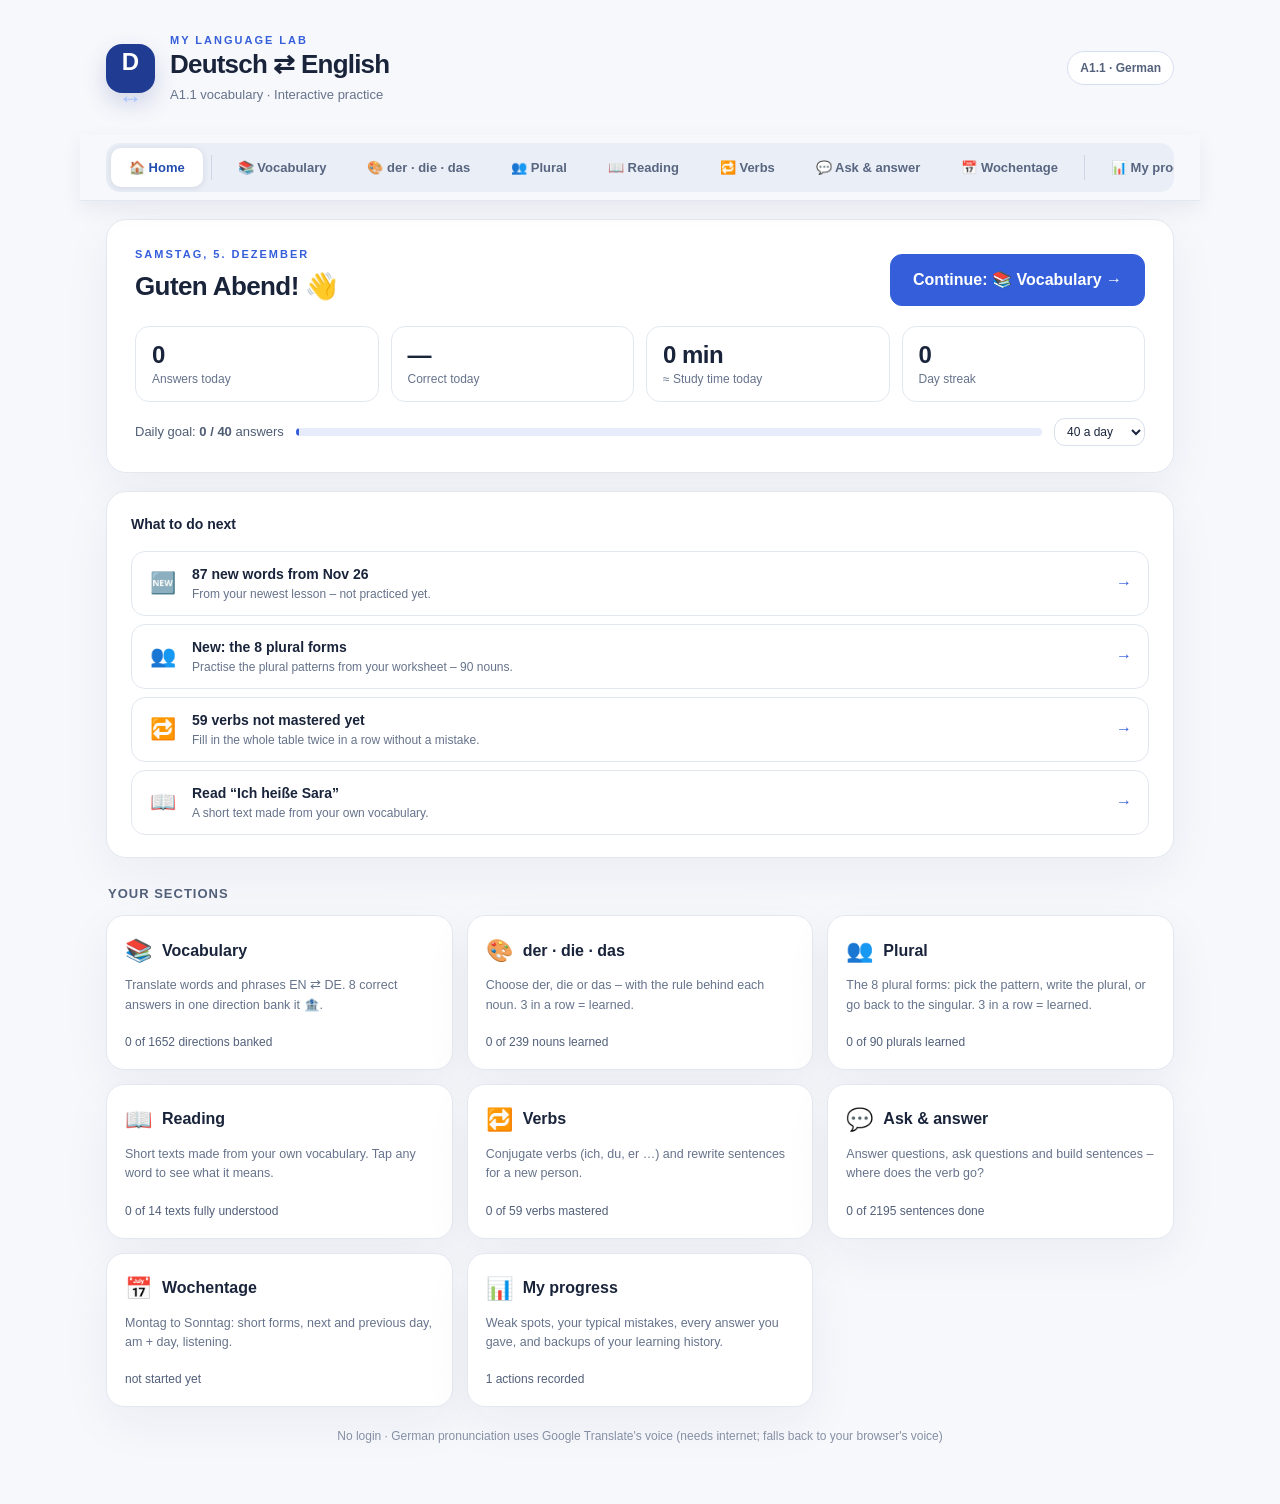
==== commit 52788fc3: "German portal: Nov 26 lesson, Plural trainer, easiest-first order - Nov 26 lesson: classroom & offic" ====
--- a/deutsch/index.html
+++ b/deutsch/index.html
@@ -11,7 +11,7 @@
 <body>
 <div class="layout">
 <header class="top"><div class="brand"><div class="logo">D<span style="color:#a9c2ff">↔</span></div><div><div class="eyebrow">My language lab</div><h1>Deutsch ⇄ English</h1><p class="sub">A1.1 vocabulary · Interactive practice</p></div></div><div class="tag">A1.1 · German</div></header>
-<div id="navSentinel" aria-hidden="true"></div><div class="navwrap" id="navWrap"><nav class="tabs" role="tablist" aria-label="Sections"><button type="button" role="tab" data-tab="home" aria-selected="false" title="Today, what to do next, all sections">🏠 Home</button><span class="tabsep" aria-hidden="true"></span><button type="button" role="tab" data-tab="vocab" aria-selected="true">📚 Vocabulary</button><button type="button" role="tab" data-tab="gender" aria-selected="false">🎨 der · die · das</button><button type="button" role="tab" data-tab="reading" aria-selected="false">📖 Reading</button><button type="button" role="tab" data-tab="verbs" aria-selected="false">🔁 Verbs</button><button type="button" role="tab" data-tab="talk" aria-selected="false">💬 Ask &amp; answer</button><button type="button" role="tab" data-tab="days" aria-selected="false">📅 Wochentage</button><span class="tabsep" aria-hidden="true"></span><button type="button" role="tab" data-tab="stats" aria-selected="false" title="Weak spots, typical mistakes, full history, backups">📊 My progress</button></nav></div><div id="tabHome" class="hidden"></div><div id="tabVocab"><section class="stats" aria-label="Learning statistics"><div class="stat"><div class="num" id="statTotal">0</div><div class="label">Words & phrases</div></div><div class="stat"><div class="num" id="statDone">0</div><div class="label">Attempts</div></div><div class="stat"><div class="num" id="statAccuracy">—</div><div class="label">Accuracy</div></div><div class="stat"><div class="num" id="statStreak">0</div><div class="label">Current streak</div></div><div class="stat"><div class="num" id="statBanked">0</div><div class="label">Banked 🏦</div></div></section>
+<div id="navSentinel" aria-hidden="true"></div><div class="navwrap" id="navWrap"><nav class="tabs" role="tablist" aria-label="Sections"><button type="button" role="tab" data-tab="home" aria-selected="false" title="Today, what to do next, all sections">🏠 Home</button><span class="tabsep" aria-hidden="true"></span><button type="button" role="tab" data-tab="vocab" aria-selected="true">📚 Vocabulary</button><button type="button" role="tab" data-tab="gender" aria-selected="false">🎨 der · die · das</button><button type="button" role="tab" data-tab="plural" aria-selected="false">👥 Plural</button><button type="button" role="tab" data-tab="reading" aria-selected="false">📖 Reading</button><button type="button" role="tab" data-tab="verbs" aria-selected="false">🔁 Verbs</button><button type="button" role="tab" data-tab="talk" aria-selected="false">💬 Ask &amp; answer</button><button type="button" role="tab" data-tab="days" aria-selected="false">📅 Wochentage</button><span class="tabsep" aria-hidden="true"></span><button type="button" role="tab" data-tab="stats" aria-selected="false" title="Weak spots, typical mistakes, full history, backups">📊 My progress</button></nav></div><div id="tabHome" class="hidden"></div><div id="tabVocab"><section class="stats" aria-label="Learning statistics"><div class="stat"><div class="num" id="statTotal">0</div><div class="label">Words & phrases</div></div><div class="stat"><div class="num" id="statDone">0</div><div class="label">Attempts</div></div><div class="stat"><div class="num" id="statAccuracy">—</div><div class="label">Accuracy</div></div><div class="stat"><div class="num" id="statStreak">0</div><div class="label">Current streak</div></div><div class="stat"><div class="num" id="statBanked">0</div><div class="label">Banked 🏦</div></div></section>
 <div class="main">
 <section class="panel study" aria-label="Practice quiz">
 <div id="quizBox"><div class="meta"><span class="smallcaps" id="roundText">Practice</span><div class="meta-right"><span class="pill" id="rightPill" title="Correct answers – 8 banks the word">✓ 0/8</span><span class="pill" id="wrongPill" title="How many times you got this word wrong">Wrong 0×</span><span class="pill" id="catPill">Verb</span><span class="pill pin" id="directionPill">EN → DE</span></div></div><div class="progress-track" aria-label="Practice round progress"><div class="progress-fill" id="progressFill"></div></div><div class="rowtwo" style="margin-top:7px"><span class="progresslabel" id="roundCount">1 / 1</span><span class="progresslabel" id="itemsRemaining"></span></div>
@@ -20,9 +20,9 @@
 <div class="actions"><button class="secondary" type="button" id="hintBtn">Get hint</button><button class="secondary" type="button" id="revealBtn">Reveal answer</button><button class="secondary" type="button" id="skipBtn">Skip</button><button class="secondary" type="button" id="archBtn" title="Take this card out of practice and keep it in the Archive">🗃 Archive</button><button class="primary next hidden" type="button" id="nextBtn">Next →</button></div><div class="kbd">Press Enter to check · Press Enter again for the next question</div></div>
 <div id="emptyBox" class="empty hidden"><h3>No cards in this set yet</h3><p id="emptyDesc">Choose another topic to continue.</p><button class="primary" id="allTopicsBtn" type="button">Practice all topics</button></div>
 </section>
-<aside class="panel settings"><h2 class="sectionhead">Practice settings</h2><div class="field"><label class="label">Translation direction</label><div class="seg" role="group" aria-label="Translation direction"><button type="button" data-mode="en-de" aria-pressed="true">EN → DE</button><button type="button" data-mode="de-en" aria-pressed="false">DE → EN</button><button type="button" data-mode="mixed" aria-pressed="false">Mixed</button></div></div><div class="field"><label class="label">Card order</label><div class="seg" style="grid-template-columns:repeat(3,1fr)" role="group" aria-label="Card order"><button type="button" data-order="shuffle" aria-pressed="true">Shuffled</button><button type="button" data-order="least" aria-pressed="false" title="Cards you have seen least come first">Least seen</button><button type="button" data-order="recent" aria-pressed="false" title="Cards from your most recent lesson come first, then older lessons">🆕 Newest first</button></div></div><div class="field"><label class="label" for="category">Choose a topic</label><select id="category"><option value="all">All topics</option><option value="verbs">Verbs</option><option value="nouns">Nouns</option><option value="everyday">Everyday words</option><option value="greetings">Greetings</option><option value="pronouns">Pronouns</option><option value="numbers">Numbers</option><option value="places">Countries & cities</option><option value="jobs">Jobs & professions</option><option value="personal">Personal info</option><option value="leisure">Uni &amp; free time</option><option value="days">Days &amp; time</option><option value="articles">Articles: ein / kein / der</option><option value="sentences">Complete sentences</option><option value="forms">Verb forms</option><option value="mistakes">Mistakes to review</option><option value="banked">🏦 Banked words</option><option value="archived">🗃 Archive</option></select></div><label class="checkrow"><input type="checkbox" id="articles" checked> Require articles (der/die/das) for nouns</label><label class="checkrow"><input type="checkbox" id="caseStrict"> Check German capitalization</label><label class="checkrow"><input type="checkbox" id="autoSay"> 🔊 Say the German word when the answer is shown</label><div class="mini"><h3 class="sectionhead" style="margin-bottom:9px">Your learning progress</h3><p class="hintline">Each answer is checked immediately. Wrong answers are saved to your review list. Each direction (EN → DE and DE → EN) is counted separately: after 8 correct answers in one direction, that direction is banked 🏦 and only comes back as a reminder (after 7, 14, 30, 60, 120 days); a mistake on a reminder sends it back to practice. Use “🗃 Archive” to take a card out of practice completely; find and restore it under the 🗃 Archive topic. Progress stays in this browser, even if you close this page. To move it to another browser or device, export it here and import the file there. Every answer is also recorded in your learning history – see 📊 My progress.</p><button class="linkbutton" id="shuffleBtn" type="button">↻ Shuffle & start a new round</button><br><button class="linkbutton" id="exportBtn" type="button">⤓ Export progress (file)</button><br><button class="linkbutton" id="importBtn" type="button">⤒ Import progress (file)</button><input type="file" id="importFile" accept=".json,application/json" class="hidden"><br><button class="linkbutton" id="resetBtn" type="button" style="color:#a24a57">Reset saved progress</button></div></aside>
-</div>
-<section class="panel bank" style="margin-top:18px"><div class="bank-head"><h2>Vocabulary library</h2><span class="counter" id="bankCount">0 entries</span></div><div class="bank-actions"><input class="search" id="search" type="search" placeholder="Search in German or English…" aria-label="Search vocabulary"><select id="bankCategory" aria-label="Filter vocabulary"><option value="all">All topics</option><option value="verbs">Verbs</option><option value="nouns">Nouns</option><option value="everyday">Everyday words</option><option value="greetings">Greetings</option><option value="pronouns">Pronouns</option><option value="numbers">Numbers</option><option value="places">Countries & cities</option><option value="jobs">Jobs & professions</option><option value="personal">Personal info</option><option value="leisure">Uni &amp; free time</option><option value="days">Days &amp; time</option><option value="articles">Articles: ein / kein / der</option><option value="sentences">Complete sentences</option><option value="forms">Verb forms</option><option value="banked">🏦 Banked</option><option value="archived">🗃 Archived</option></select><select id="bankSort" aria-label="Sort vocabulary"><option value="book">Book order</option><option value="least">Least seen first</option><option value="wrong">Most mistakes first</option><option value="recent">Newest lesson first</option></select></div><div class="wordtable" id="wordtable" aria-label="Vocabulary list"></div></section>
+<aside class="panel settings"><h2 class="sectionhead">Practice settings</h2><div class="field"><label class="label">Translation direction</label><div class="seg" role="group" aria-label="Translation direction"><button type="button" data-mode="en-de" aria-pressed="true">EN → DE</button><button type="button" data-mode="de-en" aria-pressed="false">DE → EN</button><button type="button" data-mode="mixed" aria-pressed="false">Mixed</button></div></div><div class="field"><label class="label">Card order</label><div class="seg" style="grid-template-columns:repeat(2,1fr)" role="group" aria-label="Card order"><button type="button" data-order="shuffle" aria-pressed="true">Shuffled</button><button type="button" data-order="least" aria-pressed="false" title="Cards you have seen least come first">Least seen</button><button type="button" data-order="recent" aria-pressed="false" title="Cards from your most recent lesson come first, then older lessons">🆕 Newest first</button><button type="button" data-order="easy" aria-pressed="false" title="Easy, familiar-looking words first – long words, sentences and your mistakes last">📈 Easiest first</button></div></div><div class="field"><label class="label" for="category">Choose a topic</label><select id="category"><option value="all">All topics</option><option value="verbs">Verbs</option><option value="nouns">Nouns</option><option value="everyday">Everyday words</option><option value="greetings">Greetings</option><option value="pronouns">Pronouns</option><option value="numbers">Numbers</option><option value="places">Countries & cities</option><option value="jobs">Jobs & professions</option><option value="personal">Personal info</option><option value="leisure">Uni &amp; free time</option><option value="classroom">Classroom &amp; office</option><option value="days">Days &amp; time</option><option value="articles">Articles: ein / kein / der</option><option value="sentences">Complete sentences</option><option value="forms">Verb forms</option><option value="mistakes">Mistakes to review</option><option value="banked">🏦 Banked words</option><option value="archived">🗃 Archive</option></select></div><label class="checkrow"><input type="checkbox" id="articles" checked> Require articles (der/die/das) for nouns</label><label class="checkrow"><input type="checkbox" id="caseStrict"> Check German capitalization</label><label class="checkrow"><input type="checkbox" id="autoSay"> 🔊 Say the German word when the answer is shown</label><label class="checkrow"><input type="checkbox" id="autoSayEx"> 🔊 Then read the example sentence aloud</label><div class="mini"><h3 class="sectionhead" style="margin-bottom:9px">Your learning progress</h3><p class="hintline">Each answer is checked immediately. Wrong answers are saved to your review list. Each direction (EN → DE and DE → EN) is counted separately: after 8 correct answers in one direction, that direction is banked 🏦 and only comes back as a reminder (after 7, 14, 30, 60, 120 days); a mistake on a reminder sends it back to practice. Use “🗃 Archive” to take a card out of practice completely; find and restore it under the 🗃 Archive topic. Progress stays in this browser, even if you close this page. To move it to another browser or device, export it here and import the file there. Every answer is also recorded in your learning history – see 📊 My progress.</p><button class="linkbutton" id="shuffleBtn" type="button">↻ Shuffle & start a new round</button><br><button class="linkbutton" id="exportBtn" type="button">⤓ Export progress (file)</button><br><button class="linkbutton" id="importBtn" type="button">⤒ Import progress (file)</button><input type="file" id="importFile" accept=".json,application/json" class="hidden"><br><button class="linkbutton" id="resetBtn" type="button" style="color:#a24a57">Reset saved progress</button></div></aside>
+</div>
+<section class="panel bank" style="margin-top:18px"><div class="bank-head"><h2>Vocabulary library</h2><span class="counter" id="bankCount">0 entries</span></div><div class="bank-actions"><input class="search" id="search" type="search" placeholder="Search in German or English…" aria-label="Search vocabulary"><select id="bankCategory" aria-label="Filter vocabulary"><option value="all">All topics</option><option value="verbs">Verbs</option><option value="nouns">Nouns</option><option value="everyday">Everyday words</option><option value="greetings">Greetings</option><option value="pronouns">Pronouns</option><option value="numbers">Numbers</option><option value="places">Countries & cities</option><option value="jobs">Jobs & professions</option><option value="personal">Personal info</option><option value="leisure">Uni &amp; free time</option><option value="classroom">Classroom &amp; office</option><option value="days">Days &amp; time</option><option value="articles">Articles: ein / kein / der</option><option value="sentences">Complete sentences</option><option value="forms">Verb forms</option><option value="banked">🏦 Banked</option><option value="archived">🗃 Archived</option></select><select id="bankSort" aria-label="Sort vocabulary"><option value="book">Book order</option><option value="least">Least seen first</option><option value="wrong">Most mistakes first</option><option value="recent">Newest lesson first</option><option value="easy">Easiest first</option></select></div><div class="wordtable" id="wordtable" aria-label="Vocabulary list"></div></section>
 </div>
 <div id="tabGender" class="hidden">
 <details class="panel lesson" open><summary>📖 Lesson: der · die · das</summary><div class="lbody">
@@ -47,6 +47,39 @@
 </div>
 <section class="panel bank" style="margin-top:18px"><div class="bank-head"><h2>Gender rules</h2><span class="counter">Examples are from your own vocabulary</span></div><div class="rgrid" id="gRules"></div></section>
 <section class="panel bank" style="margin-top:18px"><div class="bank-head"><h2>Your nouns by gender</h2><span class="counter" id="gWallCount"></span></div><p class="hintline" style="margin-top:6px">Filled = learned (3 in a row). Tap a word to hear it with its article.</p><div class="gwall" id="gWall"></div></section>
+</div>
+<div id="tabPlural" class="hidden">
+<details class="panel lesson" id="pLesson" open><summary>📖 Lesson: Singular und Plural – the 8 plural forms</summary><div class="lbody">
+<p><b>In the plural, the article is always <span class="art-die">die</span></b>, whatever the singular article is: <span lang="de"><span class="art-der">der</span> Tisch → <span class="art-die">die</span> Tische · <span class="art-das">das</span> Buch → <span class="art-die">die</span> Bücher · <span class="art-die">die</span> Lampe → <span class="art-die">die</span> Lampen</span>. So the plural never tells you the singular article.</p>
+<p>The noun itself changes in one of <b>8 ways</b>. The end of the singular often tells you which one:</p>
+<div class="tscroll"><table class="ltab ptab"><tr><th>#</th><th>Plural</th><th>Example</th><th>Typical for</th></tr>
+<tr><td>1</td><td><b>–</b> no change</td><td lang="de">das Fenster → die Fenster</td><td>der / das nouns ending in -er, -el, -en (der Computer, das Kabel, das Waschbecken) and <b>every -chen / -lein noun</b> (das Mäppchen)</td></tr>
+<tr><td>2</td><td><b>-s</b></td><td lang="de">die CD → die CD<span class="pl-end">s</span></td><td>words ending in -a, -i, -o, -u, -y (das Handy, der Kuli, das Foto), short forms (die CD) and many English words (der Test, der Laptop)</td></tr>
+<tr><td>3</td><td><b>-n</b></td><td lang="de">die Tafel → die Tafel<span class="pl-end">n</span></td><td>nouns ending in <b>-e</b> (die Lampe, die Tasche – the biggest group) and die nouns ending in -el / -er (die Büroklammer)</td></tr>
+<tr><td>4</td><td><b>-en / -nen</b></td><td lang="de">der Student → die Student<span class="pl-end">en</span></td><td>die nouns ending in a consonant: -ung, -heit, -keit, -ion … (die Übung, die Uhr, die Tür) and -or nouns (der Projektor → die Projektoren). Female <b>-in → -innen</b>: die Lehrerin → die Lehrerin<span class="pl-end">nen</span> – the male form is in group 1: der Lehrer → die Lehrer</td></tr>
+<tr><td>5</td><td><b>-e</b></td><td lang="de">der Tisch → die Tisch<span class="pl-end">e</span></td><td>many der and das nouns, often one syllable (das Heft, der Bleistift)</td></tr>
+<tr><td>6</td><td><b>¨-e</b></td><td lang="de">der Stuhl → die St<span class="pl-uml">ü</span>hl<span class="pl-end">e</span></td><td>many one-syllable der nouns with a, o, u (der Schwamm, der Papierkorb) – and a few die nouns (die Maus → die Mäuse, die Wand → die Wände)</td></tr>
+<tr><td>7</td><td><b>-er</b></td><td lang="de">das Kind → die Kind<span class="pl-end">er</span></td><td>a few short das nouns (das Bild)</td></tr>
+<tr><td>8</td><td><b>¨-er</b></td><td lang="de">das Buch → die B<span class="pl-uml">ü</span>ch<span class="pl-end">er</span></td><td>short das nouns with a, o, u – they always take the umlaut (das Taschentuch)</td></tr></table></div>
+<p><b>The umlaut</b> (a → ä, o → ö, u → ü, au → äu) goes on the main vowel of the <b>last part</b> of the word, not just anywhere: Papier<b>korb</b> → Papier<b>körbe</b>, Taschen<b>tuch</b> → Taschen<b>tücher</b>.</p>
+<p><b>How to learn nouns:</b> always learn three things together – article, singular and plural: <i lang="de">der Stuhl, die Stühle</i>. Dictionaries write it like this: <i lang="de">Stuhl, der, ¨-e</i> · <i lang="de">Fenster, das, –</i>.</p>
+<p><b>ein / kein in the plural:</b> there is no “eine” in the plural, but there is <b>keine</b>: <i lang="de">ein Stuhl → Stühle · kein Stuhl → keine Stühle</i>.</p>
+</div></details>
+<div class="gmain">
+<section class="panel gcard" aria-label="Plural trainer">
+<div class="meta"><div class="seg" role="group" aria-label="Exercise" style="width:min(100%,420px)"><button type="button" data-pmode="pattern" aria-pressed="true">🔢 Pattern</button><button type="button" data-pmode="write" aria-pressed="false">✍️ Plural</button><button type="button" data-pmode="sing" aria-pressed="false">↩ Singular</button></div><div class="meta-right"><span class="pill" id="pStreakPill" title="Correct answers in a row">🔥 0</span><span class="pill" id="pLearnPill" title="3 correct in a row = learned">0/3 in a row</span></div></div>
+<div class="progress-track" style="margin-top:14px" aria-label="Plurals learned"><div class="progress-fill" id="pFill"></div></div><div class="rowtwo" style="margin-top:7px"><span class="progresslabel" id="pLearned">Learned 0 / 0</span><span class="progresslabel" id="pAcc"></span></div>
+<div id="pQuiz"><div class="ttask" id="pTask"></div><div class="gword" id="pWord" aria-live="polite"></div><div class="gmeaning" id="pMeaning"></div>
+<div class="pbtns" id="pBtns" role="group" aria-label="Choose the plural pattern"></div>
+<form id="pForm" class="pform hidden" autocomplete="off"><div class="answerarea"><label for="pIn" id="pInLabel">The plural</label><div class="answerbox"><input id="pIn" spellcheck="false" autocapitalize="off" autocorrect="off" lang="de"><button class="primary" type="submit" id="pCheck">Check</button></div></div></form>
+<div class="gfb" id="pFb" aria-live="polite"></div>
+<div class="actions"><button class="secondary" type="button" id="pSpeak">🔊 Listen</button><button class="secondary" type="button" id="pHint">💡 Hint</button><button class="secondary" type="button" id="pReveal">Show answer</button><button class="primary next" type="button" id="pNext" disabled>Next →</button></div><div class="kbd" id="pKbd"></div></div>
+<div id="pEmpty" class="empty hidden"><h3>Nothing to practice here</h3><p id="pEmptyDesc"></p><button class="primary" type="button" onclick="pSetFilter('all')">Practice all nouns</button></div>
+</section>
+<aside class="panel settings"><h2 class="sectionhead">Plural settings</h2><div class="field"><label class="label" for="pFilter">Which nouns?</label><select id="pFilter"></select></div><label class="checkrow"><input type="checkbox" id="pShowEn" checked> Show the English meaning</label><label class="checkrow"><input type="checkbox" id="pAuto" checked> Auto-next after a correct pattern</label><label class="checkrow"><input type="checkbox" id="pSay"> 🔊 Say singular and plural after answering</label>
+<div class="mini"><h3 class="sectionhead" style="margin-bottom:9px">How this works</h3><p class="hintline">• <b>🔢 Pattern:</b> which of the 8 plural forms does the noun take? Keys 1–8.<br>• <b>✍️ Plural:</b> write the plural, e.g. <i lang="de">die Stühle</i>. The umlaut counts – ä ö ü can also be typed as ae oe ue.<br>• <b>↩ Singular:</b> the worksheet task – from <i lang="de">die Stühle</i> back to <i lang="de">der Stuhl</i>, with the right article.<br>• After every answer you see the rule. ⚠ marks an exception to learn by heart.<br>• 3 correct in a row (in any exercise) = learned. Mistakes come back 4 cards later.</p><button class="linkbutton" id="pReset" type="button" style="color:#a24a57">Reset plural progress</button></div></aside>
+</div>
+<section class="panel bank" style="margin-top:18px"><div class="bank-head"><h2>Your nouns by plural pattern</h2><span class="counter" id="pWallCount"></span></div><p class="hintline" style="margin-top:6px">Like the worksheet table: one column per pattern. Filled = learned. Tap a word to hear the singular and the plural.</p><div class="pwall" id="pWall"></div></section>
 </div>
 <div id="tabReading" class="hidden">
 <div class="rdlist" id="rdList"></div>
@@ -86,7 +119,8 @@
 <p><b>To ask a question, turn the answer around.</b> The part you want to know becomes the W-word: <span lang="de">Ich wohne <mark>in Tübingen</mark>. → <b>Wo</b> <span class="vbx">wohnst</span> du?</span></p>
 <p><b>Separable verbs split:</b> the first part jumps to the end. <span lang="de">aus|füllen → Ich <span class="vbx">fülle</span> ein Formular <b>aus</b>. · aus|gehen → Ich <span class="vbx">gehe</span> mit Freunden <b>aus</b>.</span></p>
 <p><b>Nov 18: new or already known?</b> Something new gets <b>ein / eine</b> (no article in the plural). Something already known gets <b class="art-der">der</b> / <b class="art-das">das</b> / <b class="art-die">die</b>. After that, use a pronoun: der → <b>er</b>, das → <b>es</b>, die → <b>sie</b>, plural die → <b>sie</b>.<br><i lang="de">Das ist ein Professor. Der Professor ist neu. Er kommt aus Indien.</i><br>“Not a / no”: <b>kein</b> (der- and das-words) · <b>keine</b> (die-words and plural): <i lang="de">Das ist keine Professorin. Das sind keine Lehrerinnen.</i></p>
-<p><b>🆕 Nov 24: gern &amp; lieber.</b> <b>gern</b> = you like doing it · <b>lieber</b> = you prefer it. Both come right after the verb and the subject: <i lang="de">Ich <span class="vbx">fotografiere</span> gern. · Ich <span class="vbx">höre</span> gern Musik. · Ich <span class="vbx">gehe</span> gern spazieren. · <span class="vbx">Tanzt</span> du gern? – Ja, aber ich <span class="vbx">zeichne</span> lieber.</i><br><b>Sentence melody:</b> W-question ↘ · yes/no question ↗ · statement ↘. <i lang="de">Woher <span class="vbx">kommst</span> du? ↘ · <span class="vbx">Studierst</span> du auch Biologie? ↗ · Ich <span class="vbx">komme</span> aus Almaty. ↘</i><br><b>Ich … or Ich bin …?</b> <i lang="de">ich bin</i> + name / job / aus …: <i lang="de">Ich bin Sarah. Ich bin Deutschlehrer. Ich bin aus Deutschland.</i> With another verb, no <i>bin</i>: <i lang="de">Ich <span class="vbx">heiße</span> Sarah. Ich <span class="vbx">komme</span> aus Madrid. Ich <span class="vbx">studiere</span> Medizin.</i></p>
+<p><b>🆕 Nov 26: nicht or kein?</b> <b>kein / keine</b> says no to a <b>noun</b> (it replaces ein / eine, and in the plural it is keine). <b>nicht</b> says no to everything else: a verb, an adjective, gern, gut … Like gern, nicht comes after the verb and the subject.<br><i lang="de">Das ist ein Problem. → Das ist <b>kein</b> Problem. · Ein Studium ist <b>kein</b> Hobby. · Ich habe <b>keine</b> Ahnung. · Das sind <b>keine</b> Stühle.</i><br><i lang="de">Ich <span class="vbx">tanze</span> <b>nicht</b>. · Das <span class="vbx">ist</span> <b>nicht</b> schön. · Yu <span class="vbx">spielt</span> <b>nicht</b> gut Gitarre. · Luis <span class="vbx">treibt</span> <b>nicht</b> gern Sport.</i><br><b>gern → lieber → am liebsten:</b> <i lang="de">Ich tanze gern, ich zeichne lieber und am liebsten <span class="vbx">lese</span> ich.</i> With <b>am liebsten</b> at the start, the verb still comes second, so the subject moves behind it: <i lang="de">Am liebsten <span class="vbx">tanze</span> ich.</i></p>
+<p><b>Nov 24: gern &amp; lieber.</b> <b>gern</b> = you like doing it · <b>lieber</b> = you prefer it. Both come right after the verb and the subject: <i lang="de">Ich <span class="vbx">fotografiere</span> gern. · Ich <span class="vbx">höre</span> gern Musik. · Ich <span class="vbx">gehe</span> gern spazieren. · <span class="vbx">Tanzt</span> du gern? – Ja, aber ich <span class="vbx">zeichne</span> lieber.</i><br><b>Sentence melody:</b> W-question ↘ · yes/no question ↗ · statement ↘. <i lang="de">Woher <span class="vbx">kommst</span> du? ↘ · <span class="vbx">Studierst</span> du auch Biologie? ↗ · Ich <span class="vbx">komme</span> aus Almaty. ↘</i><br><b>Ich … or Ich bin …?</b> <i lang="de">ich bin</i> + name / job / aus …: <i lang="de">Ich bin Sarah. Ich bin Deutschlehrer. Ich bin aus Deutschland.</i> With another verb, no <i>bin</i>: <i lang="de">Ich <span class="vbx">heiße</span> Sarah. Ich <span class="vbx">komme</span> aus Madrid. Ich <span class="vbx">studiere</span> Medizin.</i></p>
 <p><b>Capital letters:</b> every noun starts with a capital (Musik, Computer, Bücher). <i lang="de">Sie</i> with a capital S in the middle of a sentence means the formal “you”. For “she” or “they”, write a small <i lang="de">sie</i>: <i lang="de">Ich habe Fragen und <b>sie</b> geben Tipps.</i></p>
 </div></details>
 <div class="gmain">
@@ -160,10 +194,13 @@
 <script src="data/grammar.js"></script>
 <script src="data/reading-texts.js"></script>
 <script src="data/talk.js"></script>
+<script src="data/examples.js"></script>
 <script src="js/core.js"></script>
 <script src="js/vocab.js"></script>
+<script src="js/examples.js"></script>
 <script src="js/backup.js"></script>
 <script src="js/gender.js"></script>
+<script src="js/plural.js"></script>
 <script src="js/reading.js"></script>
 <script src="js/verbs.js"></script>
 <script src="js/talk.js"></script>
--- a/deutsch/css/app.css
+++ b/deutsch/css/app.css
@@ -49,3 +49,27 @@
 #tabTalk .pill{white-space:nowrap}
 @media(max-width:560px){.tpart{padding:3px 10px 6px}#tForm .answerbox{flex-direction:row;flex-wrap:wrap}#tForm .answerbox input{flex:1 1 100%}#tForm .answerbox .primary{flex:1}#tabTalk .meta{flex-wrap:wrap;row-gap:10px}#tabTalk .meta .seg{width:100%!important}}
 .tq.dbig{font-size:clamp(40px,7vw,64px);letter-spacing:-1px}.dweek{display:grid;grid-template-columns:repeat(7,1fr);gap:6px;margin:18px auto 0;max-width:460px}.dweek:empty{display:none}.dcell{border:1.5px solid var(--line);border-radius:10px;padding:7px 0;text-align:center;font-weight:800;font-size:14px;color:#52607a;background:#fff}.dcell.we{background:#fff6e8;border-color:#f0d8b0;color:var(--gold)}.dcell.from{box-shadow:inset 0 0 0 2px #6b86ee}.dcell.ans{background:var(--green);border-color:var(--green);color:#fff}.dwelab{grid-column:6/8;text-align:center;font-size:10px;font-weight:800;letter-spacing:1px;text-transform:uppercase;color:var(--gold)}.dtiles{display:flex;flex-wrap:wrap;gap:10px;justify-content:center;margin-top:22px}.dtile{border:2px solid #cdd7e7;background:#fff;border-radius:12px;padding:9px 16px;font-weight:800;font-size:17px;color:#1f2b44}.dtile:hover:not(:disabled){background:#f4f7ff;border-color:#9caff5}.dtile.done,.dtile.done:disabled{background:var(--lightgreen);border-color:#9fd8bd;color:var(--green);opacity:1;cursor:default}.dtile.no{animation:gshake .4s;border-color:#efbcc5;color:var(--red)}.dlist{margin:10px 0 6px}.drow{display:flex;justify-content:space-between;gap:8px;font-size:13px;padding:4px 8px;border-radius:8px}.drow.weak{background:var(--lightred);color:var(--red)}.drow.strong{background:var(--lightgreen);color:var(--green)}@media(max-width:560px){.dcell{font-size:12px;padding:6px 0}.dtile{font-size:15px;padding:8px 12px}}
+/* example sentence under the answer (js/examples.js) */
+.vexrow{display:flex;gap:10px;align-items:flex-start}
+.vexrow .speak-mini{flex:none;margin-top:1px}
+.vexde{font-size:15px;line-height:1.45;color:var(--ink)}
+.vexde b{color:var(--blue);font-weight:800}
+.vexen{font-size:13px;line-height:1.45;color:var(--muted);margin-top:2px}
+/* 👥 Plural trainer */
+.pbtns{display:grid;grid-template-columns:repeat(4,1fr);gap:10px;margin:28px 0 6px}.pbtns.hidden{display:none}
+.pbtn{border:2px solid #cdd7ea;border-radius:14px;padding:13px 4px 9px;font-size:24px;font-weight:800;background:#fff;color:#2b3d66;transition:transform .08s,background .15s;line-height:1.2}.pbtn small{display:block;font-size:10.5px;font-weight:700;opacity:.6;margin-top:4px;line-height:1.25}
+.pbtn:hover:not(:disabled){background:var(--lightblue)}.pbtn:active:not(:disabled){transform:scale(.97)}.pbtn:disabled{cursor:default}
+.pbtn.right{background:var(--green);border-color:var(--green);color:#fff}.pbtn.wrong{background:#f4f5f8;border-color:#9aa3b5;color:#7b8498;text-decoration:line-through}.pbtn.dim{opacity:.35}
+.gword.pdone{font-size:clamp(26px,4.2vw,42px);letter-spacing:-.6px}.parrow{color:#9aa5b8;font-weight:600}
+.pl-end{color:var(--blue);text-decoration:underline;text-decoration-thickness:3px;text-underline-offset:5px}.pl-uml{background:#fff1c9;border-radius:5px;box-shadow:inset 0 -3px 0 #f0c45a;padding:0 1px}
+.plpat{display:inline-block;font-size:12px;font-weight:800;background:#eef2fb;color:#2f56c4;border-radius:99px;padding:2px 9px;vertical-align:middle;letter-spacing:0}.plname{font-size:12px;font-weight:700;color:var(--muted)}
+.plyou{font-size:14px;color:#33415c;margin:-2px 0 10px}.plnote{margin-top:6px;font-size:13px;color:#52607a}.plline{margin-top:8px;font-size:14px}
+.pform{margin-top:24px}.pform.hidden{display:none}
+.ptab td:first-child{font-weight:800;text-align:center}
+.pwall{display:grid;grid-template-columns:repeat(4,1fr);gap:12px;margin-top:12px}.pcol{border:1px solid var(--line);border-radius:14px;padding:10px 12px}
+.pcol h3{margin:0 0 2px;font-size:19px;display:flex;align-items:center;gap:7px}.pcol h3 small{font-size:12px;color:var(--muted);margin-left:auto}.pnum{display:inline-grid;place-items:center;width:22px;height:22px;border-radius:50%;background:#eef2fb;color:#2f56c4;font-size:12px}
+.ptyp{font-size:11.5px;color:var(--muted);margin:0 0 7px;line-height:1.35}.pwall .chip:not(.on){background:#fff;opacity:.75}
+@media(max-width:840px){.pwall{grid-template-columns:repeat(2,1fr)}}
+@media(max-width:560px){.pbtns{gap:6px}.pbtn{font-size:19px;padding:11px 2px 8px}.pbtn small{font-size:9.5px}.pwall{grid-template-columns:1fr}}
+.pbtn:disabled{opacity:1}.pbtn.dim{opacity:.35!important}
+.pwall .chip{border-radius:10px;text-align:left}.chip .pl-end{text-decoration-thickness:2px;text-underline-offset:2px}
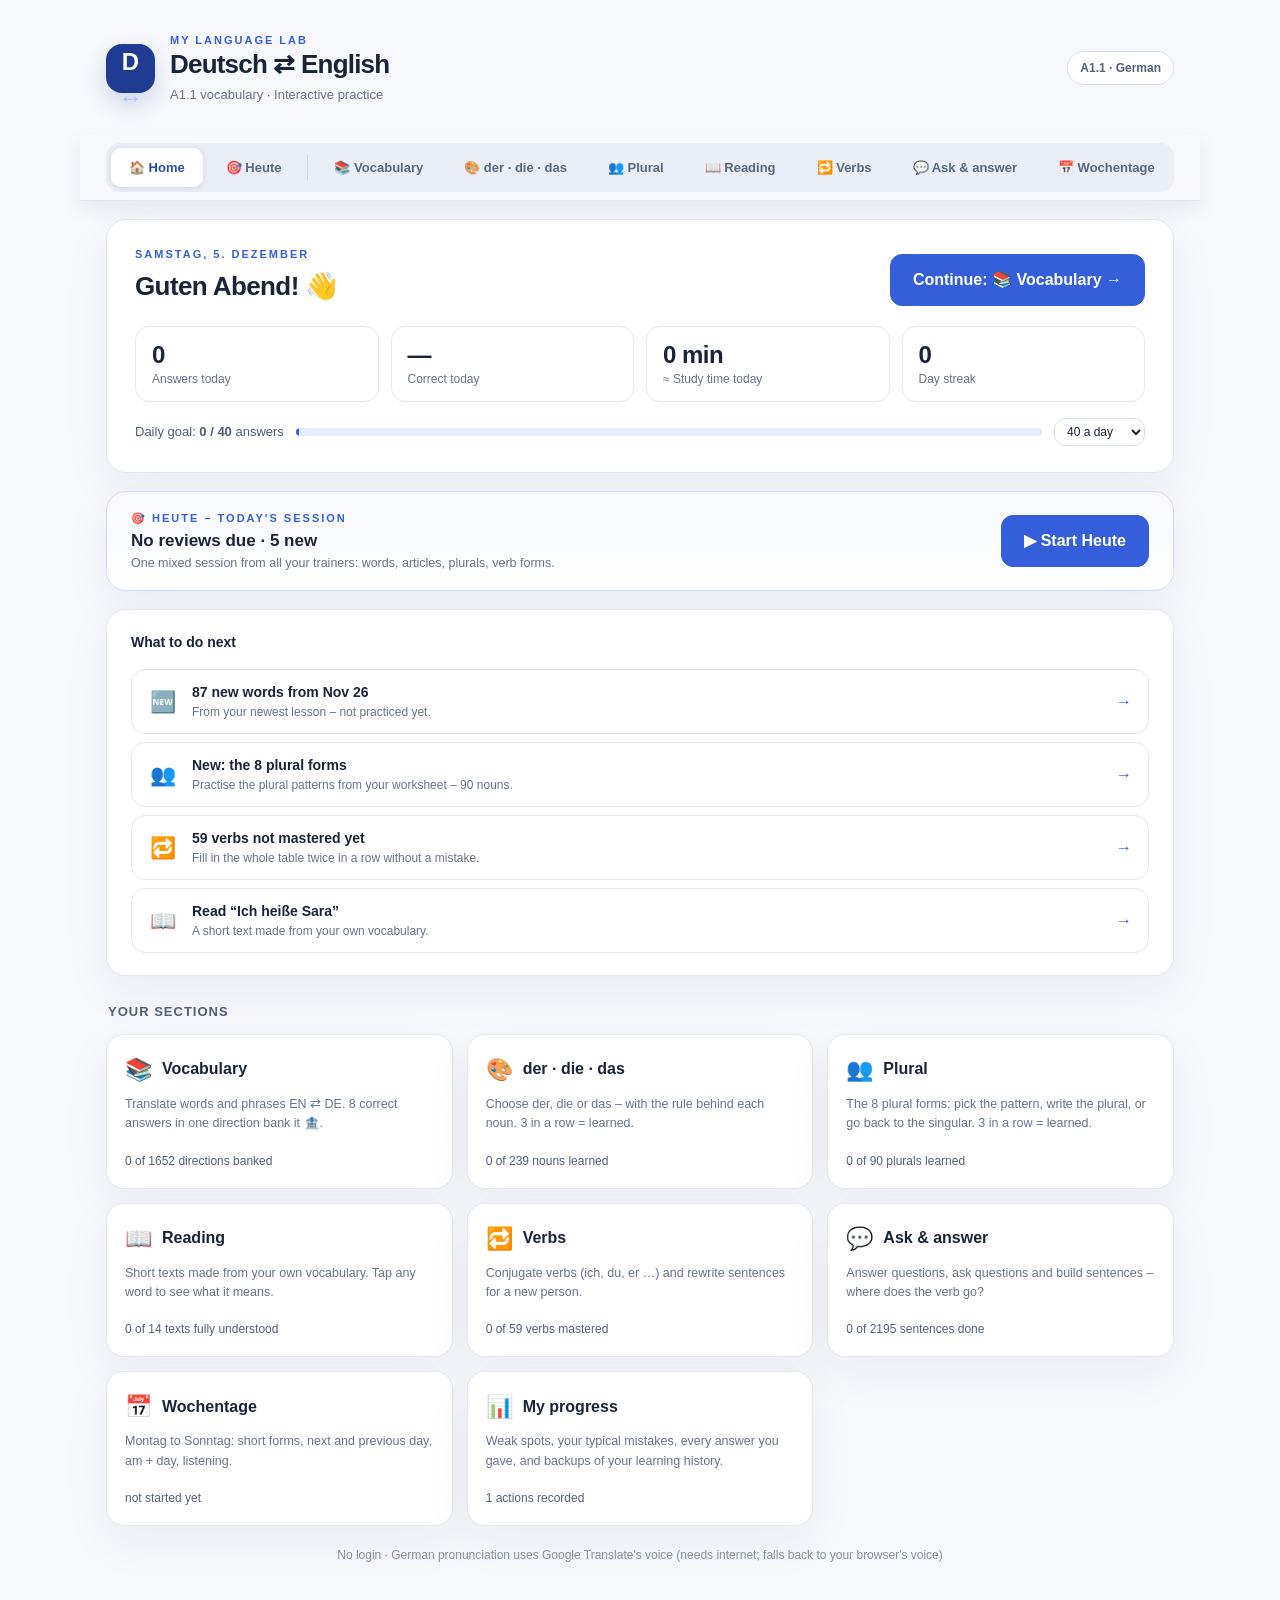
==== commit 32137664: "German portal: Heute daily review and spaced repetition - New Heute tab: one mixed daily session of " ====
--- a/deutsch/index.html
+++ b/deutsch/index.html
@@ -11,16 +11,28 @@
 <body>
 <div class="layout">
 <header class="top"><div class="brand"><div class="logo">D<span style="color:#a9c2ff">↔</span></div><div><div class="eyebrow">My language lab</div><h1>Deutsch ⇄ English</h1><p class="sub">A1.1 vocabulary · Interactive practice</p></div></div><div class="tag">A1.1 · German</div></header>
-<div id="navSentinel" aria-hidden="true"></div><div class="navwrap" id="navWrap"><nav class="tabs" role="tablist" aria-label="Sections"><button type="button" role="tab" data-tab="home" aria-selected="false" title="Today, what to do next, all sections">🏠 Home</button><span class="tabsep" aria-hidden="true"></span><button type="button" role="tab" data-tab="vocab" aria-selected="true">📚 Vocabulary</button><button type="button" role="tab" data-tab="gender" aria-selected="false">🎨 der · die · das</button><button type="button" role="tab" data-tab="plural" aria-selected="false">👥 Plural</button><button type="button" role="tab" data-tab="reading" aria-selected="false">📖 Reading</button><button type="button" role="tab" data-tab="verbs" aria-selected="false">🔁 Verbs</button><button type="button" role="tab" data-tab="talk" aria-selected="false">💬 Ask &amp; answer</button><button type="button" role="tab" data-tab="days" aria-selected="false">📅 Wochentage</button><span class="tabsep" aria-hidden="true"></span><button type="button" role="tab" data-tab="stats" aria-selected="false" title="Weak spots, typical mistakes, full history, backups">📊 My progress</button></nav></div><div id="tabHome" class="hidden"></div><div id="tabVocab"><section class="stats" aria-label="Learning statistics"><div class="stat"><div class="num" id="statTotal">0</div><div class="label">Words & phrases</div></div><div class="stat"><div class="num" id="statDone">0</div><div class="label">Attempts</div></div><div class="stat"><div class="num" id="statAccuracy">—</div><div class="label">Accuracy</div></div><div class="stat"><div class="num" id="statStreak">0</div><div class="label">Current streak</div></div><div class="stat"><div class="num" id="statBanked">0</div><div class="label">Banked 🏦</div></div></section>
+<div id="navSentinel" aria-hidden="true"></div><div class="navwrap" id="navWrap"><nav class="tabs" role="tablist" aria-label="Sections"><button type="button" role="tab" data-tab="home" aria-selected="false" title="Today, what to do next, all sections">🏠 Home</button><button type="button" role="tab" data-tab="heute" aria-selected="false" title="Today's mixed session: reviews, mistakes and a few new things">🎯 Heute</button><span class="tabsep" aria-hidden="true"></span><button type="button" role="tab" data-tab="vocab" aria-selected="true">📚 Vocabulary</button><button type="button" role="tab" data-tab="gender" aria-selected="false">🎨 der · die · das</button><button type="button" role="tab" data-tab="plural" aria-selected="false">👥 Plural</button><button type="button" role="tab" data-tab="reading" aria-selected="false">📖 Reading</button><button type="button" role="tab" data-tab="verbs" aria-selected="false">🔁 Verbs</button><button type="button" role="tab" data-tab="talk" aria-selected="false">💬 Ask &amp; answer</button><button type="button" role="tab" data-tab="days" aria-selected="false">📅 Wochentage</button><span class="tabsep" aria-hidden="true"></span><button type="button" role="tab" data-tab="stats" aria-selected="false" title="Weak spots, typical mistakes, full history, backups">📊 My progress</button></nav></div><div id="tabHome" class="hidden"></div><div id="tabHeute" class="hidden">
+<section class="panel hxstart" id="hxStart"></section>
+<section class="panel gcard hxcard hidden" id="hxCard" aria-label="Heute session">
+<div class="meta"><span class="smallcaps" id="hxKind">Heute</span><div class="meta-right"><span class="pill" id="hxStage"></span><span class="pill" id="hxCount"></span></div></div>
+<div class="progress-track" style="margin-top:12px"><div class="progress-fill" id="hxFill"></div></div>
+<div class="ttask" id="hxTask"></div><div class="hxq" id="hxQ" aria-live="polite"></div><div class="gmeaning" id="hxSub"></div>
+<div class="gbtns hidden" id="hxArts" role="group" aria-label="Choose the article"><button type="button" class="gbtn der" data-art="der">der<small>key 1</small></button><button type="button" class="gbtn die" data-art="die">die<small>key 2</small></button><button type="button" class="gbtn das" data-art="das">das<small>key 3</small></button></div>
+<form id="hxForm" class="hidden" autocomplete="off" style="margin-top:22px"><div class="answerbox"><input id="hxIn" spellcheck="false" autocapitalize="off" autocorrect="off" aria-label="Your answer"><button class="primary" type="submit" id="hxCheck">Check</button></div></form>
+<div class="hxfb" id="hxFb" aria-live="polite"></div>
+<div class="actions"><button class="secondary" type="button" id="hxSay">🔊 Listen</button><button class="secondary" type="button" id="hxReveal">Show answer</button><button class="primary next" type="button" id="hxNext" disabled>Next →</button></div>
+<div class="kbd" id="hxKbd"></div><div class="hxstop"><button class="linkbutton" type="button" id="hxStop">Finish for today</button></div>
+</section></div><div id="tabVocab"><section class="stats" aria-label="Learning statistics"><div class="stat"><div class="num" id="statTotal">0</div><div class="label">Words & phrases</div></div><div class="stat"><div class="num" id="statDone">0</div><div class="label">Attempts</div></div><div class="stat"><div class="num" id="statAccuracy">—</div><div class="label">Accuracy</div></div><div class="stat"><div class="num" id="statStreak">0</div><div class="label">Current streak</div></div><div class="stat"><div class="num" id="statBanked">0</div><div class="label">Banked 🏦</div></div></section>
 <div class="main">
 <section class="panel study" aria-label="Practice quiz">
 <div id="quizBox"><div class="meta"><span class="smallcaps" id="roundText">Practice</span><div class="meta-right"><span class="pill" id="rightPill" title="Correct answers – 8 banks the word">✓ 0/8</span><span class="pill" id="wrongPill" title="How many times you got this word wrong">Wrong 0×</span><span class="pill" id="catPill">Verb</span><span class="pill pin" id="directionPill">EN → DE</span></div></div><div class="progress-track" aria-label="Practice round progress"><div class="progress-fill" id="progressFill"></div></div><div class="rowtwo" style="margin-top:7px"><span class="progresslabel" id="roundCount">1 / 1</span><span class="progresslabel" id="itemsRemaining"></span></div>
 <div class="question"><div class="from" id="promptLabel">Translate into German</div><div class="word" id="prompt">to learn</div><div class="clue" id="promptClue"></div><div class="qtools"><button class="audio hidden" type="button" id="speakBtn">🔊 &nbsp;Listen in German</button><div class="listwrap"><div class="splitbtn"><button class="audio listbtn" type="button" id="listBtn">＋ Add to list</button><button class="audio listbtn" type="button" id="listMore" aria-haspopup="true" aria-expanded="false" aria-label="Choose or manage lists" title="Choose or manage lists">▾</button></div><div class="listpop hidden" id="listPop" role="dialog" aria-label="Add to list"><div class="pophead">Add this word to… <span style="font-weight:600">(★ = quick-add list)</span></div><div id="listRows"></div><form class="newlist" id="newListForm" autocomplete="off"><input id="newListName" placeholder="New list name…" maxlength="40" aria-label="New list name"><button class="primary" type="submit">Create</button></form></div></div></div></div>
+<div id="previewBox" class="vpreview"><div class="vptag">🌱 New word – take a good look and say it aloud</div><div class="vpde" id="pvDe" lang="de"></div><div class="vpen" id="pvEn"></div><div id="pvMore"></div><div class="actions"><button class="secondary" type="button" id="pvSay">🔊 Listen</button><button class="secondary" type="button" id="pvKnow" title="I know this word already – skip the learning steps">I know it</button><button class="primary next" type="button" id="pvGo">Got it →</button></div><div class="kbd">Enter = got it · it comes back a few cards later, first as German → English</div></div>
 <form id="answerForm" autocomplete="off"><div class="answerarea"><label for="answer">Your translation</label><div class="answerbox"><input id="answer" name="answer" placeholder="Type the translation…" spellcheck="false" autocapitalize="off" autocorrect="off" autofocus><button class="primary" id="checkBtn" type="submit">Check answer</button></div></div></form><div id="feedback" class="answer-feedback" aria-live="polite"></div>
-<div class="actions"><button class="secondary" type="button" id="hintBtn">Get hint</button><button class="secondary" type="button" id="revealBtn">Reveal answer</button><button class="secondary" type="button" id="skipBtn">Skip</button><button class="secondary" type="button" id="archBtn" title="Take this card out of practice and keep it in the Archive">🗃 Archive</button><button class="primary next hidden" type="button" id="nextBtn">Next →</button></div><div class="kbd">Press Enter to check · Press Enter again for the next question</div></div>
+<div class="actions"><button class="secondary" type="button" id="hintBtn">Get hint</button><button class="secondary" type="button" id="revealBtn">Reveal answer</button><button class="secondary" type="button" id="skipBtn">Skip</button><button class="secondary" type="button" id="archBtn" title="I know this translation – stop asking. Its article, plural and verb forms stay in their trainers.">🗃 Archive</button><button class="primary next hidden" type="button" id="nextBtn">Next →</button></div><div class="kbd">Press Enter to check · Press Enter again for the next question</div></div>
 <div id="emptyBox" class="empty hidden"><h3>No cards in this set yet</h3><p id="emptyDesc">Choose another topic to continue.</p><button class="primary" id="allTopicsBtn" type="button">Practice all topics</button></div>
 </section>
-<aside class="panel settings"><h2 class="sectionhead">Practice settings</h2><div class="field"><label class="label">Translation direction</label><div class="seg" role="group" aria-label="Translation direction"><button type="button" data-mode="en-de" aria-pressed="true">EN → DE</button><button type="button" data-mode="de-en" aria-pressed="false">DE → EN</button><button type="button" data-mode="mixed" aria-pressed="false">Mixed</button></div></div><div class="field"><label class="label">Card order</label><div class="seg" style="grid-template-columns:repeat(2,1fr)" role="group" aria-label="Card order"><button type="button" data-order="shuffle" aria-pressed="true">Shuffled</button><button type="button" data-order="least" aria-pressed="false" title="Cards you have seen least come first">Least seen</button><button type="button" data-order="recent" aria-pressed="false" title="Cards from your most recent lesson come first, then older lessons">🆕 Newest first</button><button type="button" data-order="easy" aria-pressed="false" title="Easy, familiar-looking words first – long words, sentences and your mistakes last">📈 Easiest first</button></div></div><div class="field"><label class="label" for="category">Choose a topic</label><select id="category"><option value="all">All topics</option><option value="verbs">Verbs</option><option value="nouns">Nouns</option><option value="everyday">Everyday words</option><option value="greetings">Greetings</option><option value="pronouns">Pronouns</option><option value="numbers">Numbers</option><option value="places">Countries & cities</option><option value="jobs">Jobs & professions</option><option value="personal">Personal info</option><option value="leisure">Uni &amp; free time</option><option value="classroom">Classroom &amp; office</option><option value="days">Days &amp; time</option><option value="articles">Articles: ein / kein / der</option><option value="sentences">Complete sentences</option><option value="forms">Verb forms</option><option value="mistakes">Mistakes to review</option><option value="banked">🏦 Banked words</option><option value="archived">🗃 Archive</option></select></div><label class="checkrow"><input type="checkbox" id="articles" checked> Require articles (der/die/das) for nouns</label><label class="checkrow"><input type="checkbox" id="caseStrict"> Check German capitalization</label><label class="checkrow"><input type="checkbox" id="autoSay"> 🔊 Say the German word when the answer is shown</label><label class="checkrow"><input type="checkbox" id="autoSayEx"> 🔊 Then read the example sentence aloud</label><div class="mini"><h3 class="sectionhead" style="margin-bottom:9px">Your learning progress</h3><p class="hintline">Each answer is checked immediately. Wrong answers are saved to your review list. Each direction (EN → DE and DE → EN) is counted separately: after 8 correct answers in one direction, that direction is banked 🏦 and only comes back as a reminder (after 7, 14, 30, 60, 120 days); a mistake on a reminder sends it back to practice. Use “🗃 Archive” to take a card out of practice completely; find and restore it under the 🗃 Archive topic. Progress stays in this browser, even if you close this page. To move it to another browser or device, export it here and import the file there. Every answer is also recorded in your learning history – see 📊 My progress.</p><button class="linkbutton" id="shuffleBtn" type="button">↻ Shuffle & start a new round</button><br><button class="linkbutton" id="exportBtn" type="button">⤓ Export progress (file)</button><br><button class="linkbutton" id="importBtn" type="button">⤒ Import progress (file)</button><input type="file" id="importFile" accept=".json,application/json" class="hidden"><br><button class="linkbutton" id="resetBtn" type="button" style="color:#a24a57">Reset saved progress</button></div></aside>
+<aside class="panel settings"><h2 class="sectionhead">Practice settings</h2><div class="field"><label class="label">Translation direction</label><div class="seg" role="group" aria-label="Translation direction"><button type="button" data-mode="en-de" aria-pressed="true">EN → DE</button><button type="button" data-mode="de-en" aria-pressed="false">DE → EN</button><button type="button" data-mode="mixed" aria-pressed="false">Mixed</button></div></div><div class="field"><label class="label">Card order</label><div class="seg" style="grid-template-columns:repeat(2,1fr)" role="group" aria-label="Card order"><button type="button" data-order="shuffle" aria-pressed="true">Shuffled</button><button type="button" data-order="least" aria-pressed="false" title="Cards you have seen least come first">Least seen</button><button type="button" data-order="recent" aria-pressed="false" title="Cards from your most recent lesson come first, then older lessons">🆕 Newest first</button><button type="button" data-order="easy" aria-pressed="false" title="Easy, familiar-looking words first – long words, sentences and your mistakes last">📈 Easiest first</button></div></div><div class="field"><label class="label" for="roundLimit">Round size</label><select id="roundLimit"><option value="10">10 cards</option><option value="15" selected>15 cards (recommended)</option><option value="25">25 cards</option><option value="0">The whole topic</option></select><p class="hintline" style="margin-top:6px">At most a third of each round are new words, the rest are words you are still learning, so you stay at about 80% correct.</p></div><div class="field"><label class="label" for="category">Choose a topic</label><select id="category"><option value="all">All topics</option><option value="verbs">Verbs</option><option value="nouns">Nouns</option><option value="everyday">Everyday words</option><option value="greetings">Greetings</option><option value="pronouns">Pronouns</option><option value="numbers">Numbers</option><option value="places">Countries & cities</option><option value="jobs">Jobs & professions</option><option value="personal">Personal info</option><option value="leisure">Uni &amp; free time</option><option value="classroom">Classroom &amp; office</option><option value="days">Days &amp; time</option><option value="articles">Articles: ein / kein / der</option><option value="sentences">Complete sentences</option><option value="forms">Verb forms</option><option value="mistakes">Mistakes to review</option><option value="banked">🏦 Banked words</option><option value="archived">🗃 Archive</option></select></div><label class="checkrow"><input type="checkbox" id="articles" checked> Require articles (der/die/das) for nouns</label><label class="checkrow"><input type="checkbox" id="caseStrict"> Check German capitalization</label><label class="checkrow"><input type="checkbox" id="learnSteps" checked> 🌱 New words step by step: look first, then recognise (DE → EN), then write the German</label><label class="checkrow"><input type="checkbox" id="autoSay"> 🔊 Say the German word when the answer is shown</label><label class="checkrow"><input type="checkbox" id="autoSayEx"> 🔊 Then read the example sentence aloud</label><div class="mini"><h3 class="sectionhead" style="margin-bottom:9px">Your learning progress</h3><p class="hintline">Each answer is checked immediately. Wrong answers are saved to your review list. Each direction (EN → DE and DE → EN) is counted separately: after 8 correct answers in one direction, that direction is banked 🏦 and only comes back as a reminder (after 7, 14, 30, 60, 120 days); a mistake on a reminder sends it back to practice. Use “🗃 Archive” when you know a translation well: it stops being asked here, but its article, plural and verb forms stay in their own trainers and in 🎯 Heute. Find and restore it under the 🗃 Archive topic. Progress stays in this browser, even if you close this page. To move it to another browser or device, export it here and import the file there. Every answer is also recorded in your learning history – see 📊 My progress.</p><button class="linkbutton" id="shuffleBtn" type="button">↻ Shuffle & start a new round</button><br><button class="linkbutton" id="exportBtn" type="button">⤓ Export progress (file)</button><br><button class="linkbutton" id="importBtn" type="button">⤒ Import progress (file)</button><input type="file" id="importFile" accept=".json,application/json" class="hidden"><br><button class="linkbutton" id="resetBtn" type="button" style="color:#a24a57">Reset saved progress</button></div></aside>
 </div>
 <section class="panel bank" style="margin-top:18px"><div class="bank-head"><h2>Vocabulary library</h2><span class="counter" id="bankCount">0 entries</span></div><div class="bank-actions"><input class="search" id="search" type="search" placeholder="Search in German or English…" aria-label="Search vocabulary"><select id="bankCategory" aria-label="Filter vocabulary"><option value="all">All topics</option><option value="verbs">Verbs</option><option value="nouns">Nouns</option><option value="everyday">Everyday words</option><option value="greetings">Greetings</option><option value="pronouns">Pronouns</option><option value="numbers">Numbers</option><option value="places">Countries & cities</option><option value="jobs">Jobs & professions</option><option value="personal">Personal info</option><option value="leisure">Uni &amp; free time</option><option value="classroom">Classroom &amp; office</option><option value="days">Days &amp; time</option><option value="articles">Articles: ein / kein / der</option><option value="sentences">Complete sentences</option><option value="forms">Verb forms</option><option value="banked">🏦 Banked</option><option value="archived">🗃 Archived</option></select><select id="bankSort" aria-label="Sort vocabulary"><option value="book">Book order</option><option value="least">Least seen first</option><option value="wrong">Most mistakes first</option><option value="recent">Newest lesson first</option><option value="easy">Easiest first</option></select></div><div class="wordtable" id="wordtable" aria-label="Vocabulary list"></div></section>
 </div>
@@ -205,6 +217,8 @@
 <script src="js/verbs.js"></script>
 <script src="js/talk.js"></script>
 <script src="js/days.js"></script>
+<script src="js/review.js"></script>
+<script src="js/heute.js"></script>
 <script src="js/main.js"></script>
 </body>
 </html>
--- a/deutsch/css/app.css
+++ b/deutsch/css/app.css
@@ -73,3 +73,21 @@
 @media(max-width:560px){.pbtns{gap:6px}.pbtn{font-size:19px;padding:11px 2px 8px}.pbtn small{font-size:9.5px}.pwall{grid-template-columns:1fr}}
 .pbtn:disabled{opacity:1}.pbtn.dim{opacity:.35!important}
 .pwall .chip{border-radius:10px;text-align:left}.chip .pl-end{text-decoration-thickness:2px;text-underline-offset:2px}
+/* ≈ almost · 🌱 preview of a new word */
+.answer-feedback.almost{display:block;background:#fff6e5;color:#8a5a12}.vdiff mark{background:#ffd98a;color:inherit;border-radius:3px;padding:0 1px}
+#previewBox{display:none}#quizBox.previewing #previewBox{display:block}#quizBox.previewing>.question,#quizBox.previewing>#answerForm,#quizBox.previewing>#feedback,#quizBox.previewing>.actions,#quizBox.previewing>.kbd{display:none}
+.vpreview{margin-top:26px;text-align:center}.vptag{font-size:12px;font-weight:800;color:var(--green);letter-spacing:.3px}.vpde{font-size:clamp(32px,5.5vw,50px);font-weight:800;letter-spacing:-1px;margin:12px 0 2px;overflow-wrap:anywhere}.vpen{color:var(--muted);font-size:17px;margin-bottom:16px}.vpreview .vtip{text-align:left}.vpreview .actions{margin-top:18px}
+/* 🎯 Heute */
+.hxstart{padding:26px 28px}.hxhead h2{margin:4px 0 2px;font-size:26px;letter-spacing:-.6px}.hxhead .note{margin:0}
+.htiles .v small{font-size:13px;color:var(--muted);font-weight:700}
+.hxmix{margin-top:14px}.hxgo{display:flex;gap:12px;align-items:center;flex-wrap:wrap;margin-top:18px}.hxgo .seg{width:min(100%,380px)!important;grid-template-columns:repeat(3,1fr)}.hxgo .primary{padding:13px 26px}
+.hxstages{display:flex;flex-wrap:wrap;gap:8px;margin-top:18px}.hxstages span{background:#f3f6fb;border-radius:99px;padding:5px 12px;font-size:12.5px;color:#41506a}.hxstages small{color:var(--muted)}
+.hxhow{margin-top:14px}.hxhow summary{cursor:pointer;font-weight:800;font-size:13px;color:#41506a}
+.hxq{font-size:clamp(28px,4.6vw,44px);font-weight:800;text-align:center;letter-spacing:-.8px;line-height:1.2;margin:14px 0 4px;overflow-wrap:anywhere}.hxq.isde{color:#1d2a44}.hxgap{color:#b3bccb;font-weight:600}
+.hxfb{display:none;margin-top:16px;border-radius:12px;padding:13px 15px;background:#f5f7fb}.hxfb.show{display:block}.hxfb.good{background:var(--lightgreen)}.hxfb.bad{background:var(--lightred)}.hxfb.almost{background:#fff6e5}
+.hxfb.good .gres{color:var(--green)}.hxfb.bad .gres{color:var(--red)}.hxfb.almost .gres{color:#8a5a12}.hxsol{font-size:19px;font-weight:800;margin:-2px 0 6px}.hxnote{font-size:13.5px;color:#33415c;margin:4px 0}
+.hxvtab{margin-top:10px;background:#fff}.hxvtab td{padding:4px 12px}.hxvtab tr.on td{background:#fff1c9;font-weight:800}
+.hxstop{text-align:center;margin-top:10px}
+.hheute{display:flex;justify-content:space-between;align-items:center;gap:16px;flex-wrap:wrap;margin-top:18px;padding:18px 24px;border:1.5px solid #cfdcff;background:linear-gradient(180deg,#f7f9ff,#fff)}.hheute b{display:block;font-size:17px;margin-top:2px}.hheute small{display:block;color:var(--muted);font-size:12.5px}
+@media(max-width:560px){.hxstart{padding:20px 18px}.hxgo .seg{width:100%!important}.hxgo .primary{width:100%}}
+#tabHeute{max-width:880px;margin:0 auto}.hxfb.pv{background:transparent;padding:0}.hxvtab{width:auto;min-width:260px}.hxvtab td{text-align:left}
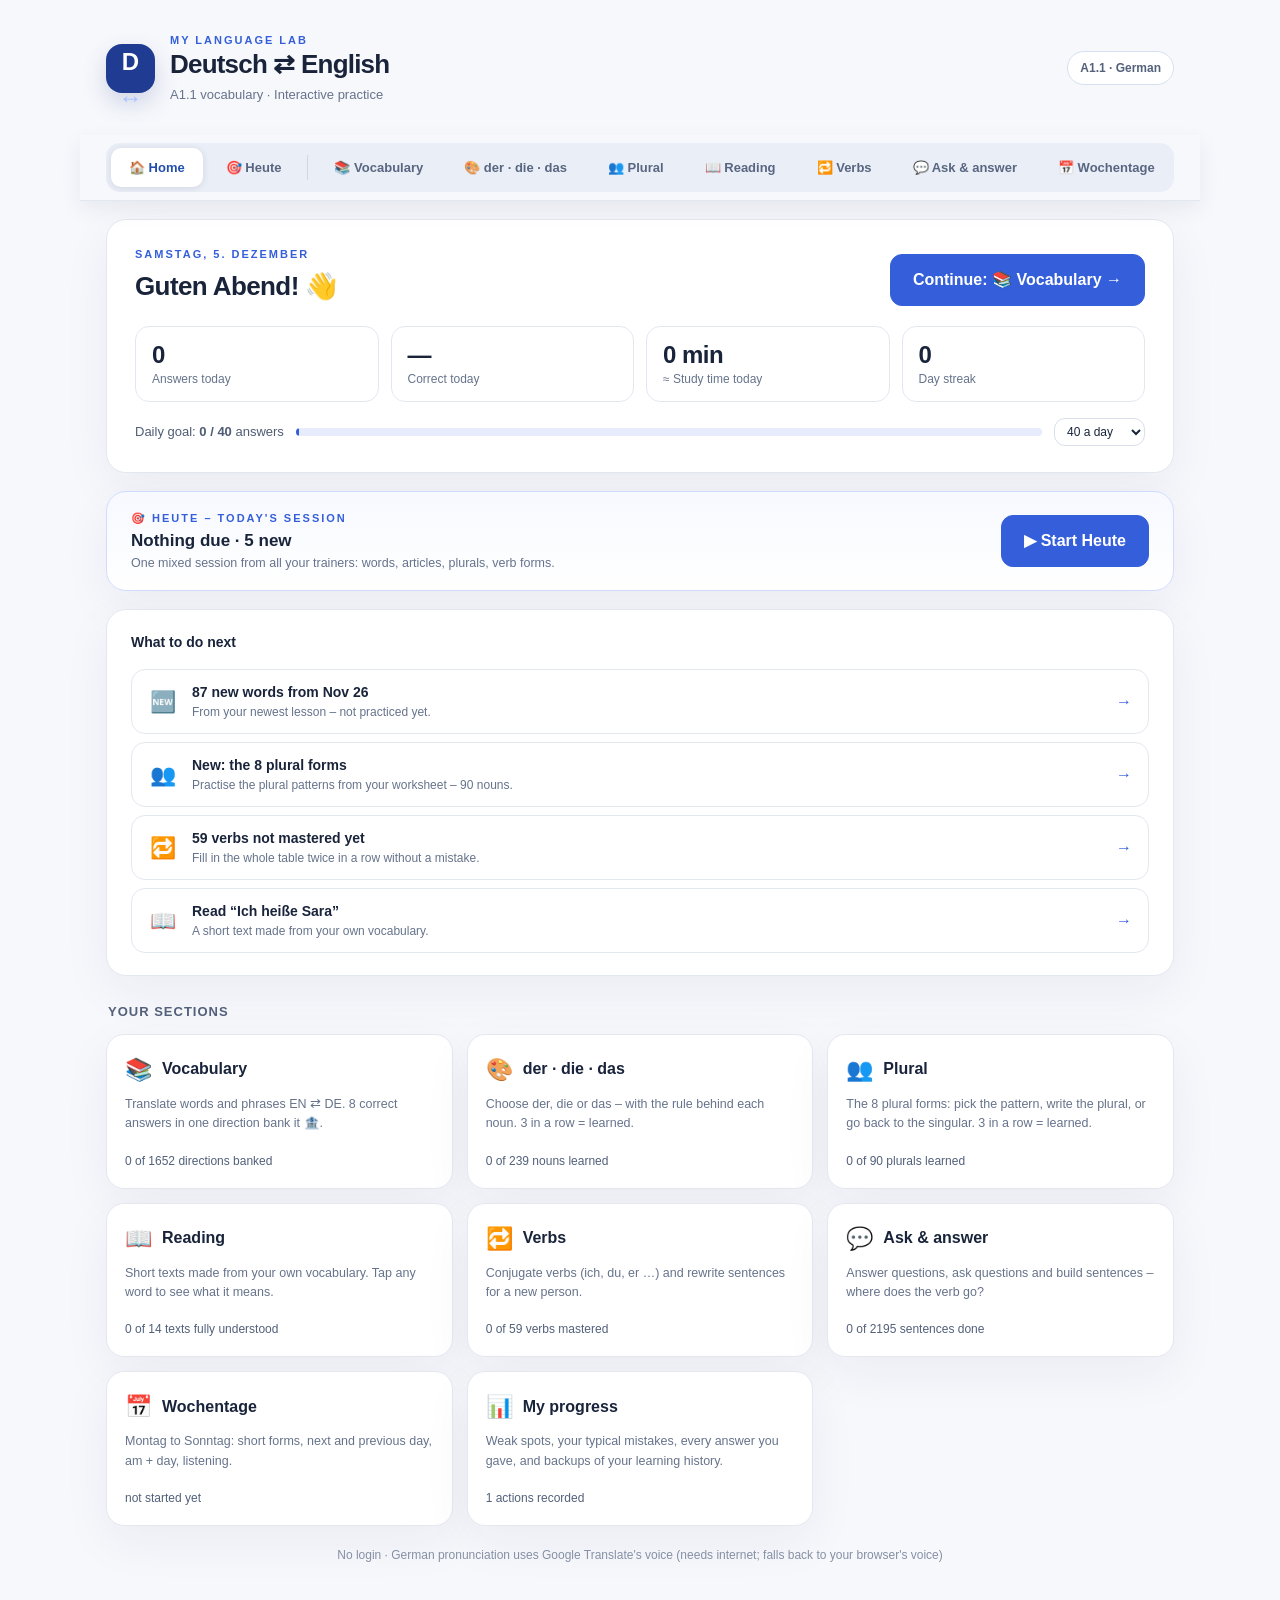
==== commit 76c49e4b: "German portal: step 3, archive in every section, fixes from first real data - Step 3: answer speed a" ====
--- a/deutsch/index.html
+++ b/deutsch/index.html
@@ -18,17 +18,17 @@
 <div class="progress-track" style="margin-top:12px"><div class="progress-fill" id="hxFill"></div></div>
 <div class="ttask" id="hxTask"></div><div class="hxq" id="hxQ" aria-live="polite"></div><div class="gmeaning" id="hxSub"></div>
 <div class="gbtns hidden" id="hxArts" role="group" aria-label="Choose the article"><button type="button" class="gbtn der" data-art="der">der<small>key 1</small></button><button type="button" class="gbtn die" data-art="die">die<small>key 2</small></button><button type="button" class="gbtn das" data-art="das">das<small>key 3</small></button></div>
-<form id="hxForm" class="hidden" autocomplete="off" style="margin-top:22px"><div class="answerbox"><input id="hxIn" spellcheck="false" autocapitalize="off" autocorrect="off" aria-label="Your answer"><button class="primary" type="submit" id="hxCheck">Check</button></div></form>
+<form id="hxForm" class="hidden" autocomplete="off" style="margin-top:22px"><div class="answerbox"><input id="hxIn" spellcheck="false" autocapitalize="off" autocorrect="off" aria-label="Your answer"><button class="primary" type="submit" id="hxCheck">Check</button></div><div class="umbar" data-for="hxIn" aria-label="Type special letters"><button type="button" data-ins="ä" title="Type ä">ä</button><button type="button" data-ins="ö" title="Type ö">ö</button><button type="button" data-ins="ü" title="Type ü">ü</button><button type="button" data-ins="ß" title="Type ß">ß</button><span class="umtip">or on a Mac: hold the letter (a → ä), or press ⌥ u and then the letter</span></div></form>
 <div class="hxfb" id="hxFb" aria-live="polite"></div>
 <div class="actions"><button class="secondary" type="button" id="hxSay">🔊 Listen</button><button class="secondary" type="button" id="hxReveal">Show answer</button><button class="primary next" type="button" id="hxNext" disabled>Next →</button></div>
-<div class="kbd" id="hxKbd"></div><div class="hxstop"><button class="linkbutton" type="button" id="hxStop">Finish for today</button></div>
+<div class="kbd" id="hxKbd"></div><div class="hxstop"><button class="linkbutton" type="button" id="hxArch">🗃 Archive</button> · <button class="linkbutton" type="button" id="hxStop">Finish for today</button></div>
 </section></div><div id="tabVocab"><section class="stats" aria-label="Learning statistics"><div class="stat"><div class="num" id="statTotal">0</div><div class="label">Words & phrases</div></div><div class="stat"><div class="num" id="statDone">0</div><div class="label">Attempts</div></div><div class="stat"><div class="num" id="statAccuracy">—</div><div class="label">Accuracy</div></div><div class="stat"><div class="num" id="statStreak">0</div><div class="label">Current streak</div></div><div class="stat"><div class="num" id="statBanked">0</div><div class="label">Banked 🏦</div></div></section>
 <div class="main">
 <section class="panel study" aria-label="Practice quiz">
 <div id="quizBox"><div class="meta"><span class="smallcaps" id="roundText">Practice</span><div class="meta-right"><span class="pill" id="rightPill" title="Correct answers – 8 banks the word">✓ 0/8</span><span class="pill" id="wrongPill" title="How many times you got this word wrong">Wrong 0×</span><span class="pill" id="catPill">Verb</span><span class="pill pin" id="directionPill">EN → DE</span></div></div><div class="progress-track" aria-label="Practice round progress"><div class="progress-fill" id="progressFill"></div></div><div class="rowtwo" style="margin-top:7px"><span class="progresslabel" id="roundCount">1 / 1</span><span class="progresslabel" id="itemsRemaining"></span></div>
 <div class="question"><div class="from" id="promptLabel">Translate into German</div><div class="word" id="prompt">to learn</div><div class="clue" id="promptClue"></div><div class="qtools"><button class="audio hidden" type="button" id="speakBtn">🔊 &nbsp;Listen in German</button><div class="listwrap"><div class="splitbtn"><button class="audio listbtn" type="button" id="listBtn">＋ Add to list</button><button class="audio listbtn" type="button" id="listMore" aria-haspopup="true" aria-expanded="false" aria-label="Choose or manage lists" title="Choose or manage lists">▾</button></div><div class="listpop hidden" id="listPop" role="dialog" aria-label="Add to list"><div class="pophead">Add this word to… <span style="font-weight:600">(★ = quick-add list)</span></div><div id="listRows"></div><form class="newlist" id="newListForm" autocomplete="off"><input id="newListName" placeholder="New list name…" maxlength="40" aria-label="New list name"><button class="primary" type="submit">Create</button></form></div></div></div></div>
 <div id="previewBox" class="vpreview"><div class="vptag">🌱 New word – take a good look and say it aloud</div><div class="vpde" id="pvDe" lang="de"></div><div class="vpen" id="pvEn"></div><div id="pvMore"></div><div class="actions"><button class="secondary" type="button" id="pvSay">🔊 Listen</button><button class="secondary" type="button" id="pvKnow" title="I know this word already – skip the learning steps">I know it</button><button class="primary next" type="button" id="pvGo">Got it →</button></div><div class="kbd">Enter = got it · it comes back a few cards later, first as German → English</div></div>
-<form id="answerForm" autocomplete="off"><div class="answerarea"><label for="answer">Your translation</label><div class="answerbox"><input id="answer" name="answer" placeholder="Type the translation…" spellcheck="false" autocapitalize="off" autocorrect="off" autofocus><button class="primary" id="checkBtn" type="submit">Check answer</button></div></div></form><div id="feedback" class="answer-feedback" aria-live="polite"></div>
+<form id="answerForm" autocomplete="off"><div class="answerarea"><label for="answer">Your translation</label><div class="answerbox"><input id="answer" name="answer" placeholder="Type the translation…" spellcheck="false" autocapitalize="off" autocorrect="off" autofocus><button class="primary" id="checkBtn" type="submit">Check answer</button></div></div><div class="umbar" data-for="answer" aria-label="Type special letters"><button type="button" data-ins="ä" title="Type ä">ä</button><button type="button" data-ins="ö" title="Type ö">ö</button><button type="button" data-ins="ü" title="Type ü">ü</button><button type="button" data-ins="ß" title="Type ß">ß</button><span class="umtip">or on a Mac: hold the letter (a → ä), or press ⌥ u and then the letter</span></div></form><div id="feedback" class="answer-feedback" aria-live="polite"></div>
 <div class="actions"><button class="secondary" type="button" id="hintBtn">Get hint</button><button class="secondary" type="button" id="revealBtn">Reveal answer</button><button class="secondary" type="button" id="skipBtn">Skip</button><button class="secondary" type="button" id="archBtn" title="I know this translation – stop asking. Its article, plural and verb forms stay in their trainers.">🗃 Archive</button><button class="primary next hidden" type="button" id="nextBtn">Next →</button></div><div class="kbd">Press Enter to check · Press Enter again for the next question</div></div>
 <div id="emptyBox" class="empty hidden"><h3>No cards in this set yet</h3><p id="emptyDesc">Choose another topic to continue.</p><button class="primary" id="allTopicsBtn" type="button">Practice all topics</button></div>
 </section>
@@ -51,11 +51,11 @@
 <div id="gQuiz"><div class="gword" id="gWord" aria-live="polite"></div><div class="gmeaning" id="gMeaning"></div>
 <div class="gbtns" role="group" aria-label="Choose the article"><button type="button" class="gbtn der" data-art="der">der<small>key 1</small></button><button type="button" class="gbtn die" data-art="die">die<small>key 2</small></button><button type="button" class="gbtn das" data-art="das">das<small>key 3</small></button></div>
 <div class="gfb" id="gFb" aria-live="polite"></div>
-<div class="actions"><button class="secondary" type="button" id="gSpeak">🔊 Listen</button><button class="primary next" type="button" id="gNext" disabled>Next →</button></div><div class="kbd">Keys: 1 = der · 2 = die · 3 = das · Enter = next</div></div>
+<div class="actions"><button class="secondary" type="button" id="gSpeak">🔊 Listen</button><button class="primary next" type="button" id="gNext" disabled>Next →</button></div><div class="kbd">Keys: 1 = der · 2 = die · 3 = das · Enter = next</div><div class="archrow"><button class="linkbutton" type="button" id="gArch">🗃 Archive</button></div></div>
 <div id="gEmpty" class="empty hidden"><h3>Nothing to practice here</h3><p id="gEmptyDesc"></p><button class="primary" type="button" onclick="setGFilter('all')">Practice all nouns</button></div>
 </section>
 <aside class="panel settings"><h2 class="sectionhead">Trainer settings</h2><div class="field"><label class="label" for="gFilter">Which nouns?</label><select id="gFilter"></select></div><label class="checkrow"><input type="checkbox" id="gShowEn" checked> Show the English meaning</label><label class="checkrow"><input type="checkbox" id="gAuto" checked> Auto-next after a correct answer</label><label class="checkrow"><input type="checkbox" id="gSay"> Say it aloud after answering</label>
-<div class="mini"><h3 class="sectionhead" style="margin-bottom:9px">How to learn genders</h3><p class="hintline">• Never learn a noun without its article. Colours help memory: <b class="art-der">der</b> = blue, <b class="art-die">die</b> = red, <b class="art-das">das</b> = green. Picture each word in its colour.<br>• Learn the ending rules below. They cover a large share of nouns, and the same rule also appears in the 📚 Vocabulary quiz after you answer a noun, and the trainer tells you which rule applies after every answer.<br>• A noun counts as learned after 3 correct answers in a row. Mistakes come back 4 cards later.<br>• Say it out loud with the article: <i>der Ball, die Musik, das Buch</i>.</p><button class="linkbutton" id="gReset" type="button" style="color:#a24a57">Reset article progress</button></div></aside>
+<div class="mini"><h3 class="sectionhead" style="margin-bottom:9px">How to learn genders</h3><p class="hintline">• Never learn a noun without its article. Colours help memory: <b class="art-der">der</b> = blue, <b class="art-die">die</b> = red, <b class="art-das">das</b> = green. Picture each word in its colour.<br>• Learn the ending rules below. They cover a large share of nouns, and the same rule also appears in the 📚 Vocabulary quiz after you answer a noun, and the trainer tells you which rule applies after every answer.<br>• A noun counts as learned after 3 correct answers in a row. Mistakes come back 4 cards later.<br>• Say it out loud with the article: <i>der Ball, die Musik, das Buch</i>.<br>• 🗃 <b>Archive</b> a noun you don't need: its article is no longer asked here or in 🎯 Heute (its translation and plural stay). Bring it back under <i>Which nouns? → 🗃 Archived</i>.</p><button class="linkbutton" id="gReset" type="button" style="color:#a24a57">Reset article progress</button></div></aside>
 </div>
 <section class="panel bank" style="margin-top:18px"><div class="bank-head"><h2>Gender rules</h2><span class="counter">Examples are from your own vocabulary</span></div><div class="rgrid" id="gRules"></div></section>
 <section class="panel bank" style="margin-top:18px"><div class="bank-head"><h2>Your nouns by gender</h2><span class="counter" id="gWallCount"></span></div><p class="hintline" style="margin-top:6px">Filled = learned (3 in a row). Tap a word to hear it with its article.</p><div class="gwall" id="gWall"></div></section>
@@ -83,13 +83,13 @@
 <div class="progress-track" style="margin-top:14px" aria-label="Plurals learned"><div class="progress-fill" id="pFill"></div></div><div class="rowtwo" style="margin-top:7px"><span class="progresslabel" id="pLearned">Learned 0 / 0</span><span class="progresslabel" id="pAcc"></span></div>
 <div id="pQuiz"><div class="ttask" id="pTask"></div><div class="gword" id="pWord" aria-live="polite"></div><div class="gmeaning" id="pMeaning"></div>
 <div class="pbtns" id="pBtns" role="group" aria-label="Choose the plural pattern"></div>
-<form id="pForm" class="pform hidden" autocomplete="off"><div class="answerarea"><label for="pIn" id="pInLabel">The plural</label><div class="answerbox"><input id="pIn" spellcheck="false" autocapitalize="off" autocorrect="off" lang="de"><button class="primary" type="submit" id="pCheck">Check</button></div></div></form>
+<form id="pForm" class="pform hidden" autocomplete="off"><div class="answerarea"><label for="pIn" id="pInLabel">The plural</label><div class="answerbox"><input id="pIn" spellcheck="false" autocapitalize="off" autocorrect="off" lang="de"><button class="primary" type="submit" id="pCheck">Check</button></div></div><div class="umbar" data-for="pIn" aria-label="Type special letters"><button type="button" data-ins="ä" title="Type ä">ä</button><button type="button" data-ins="ö" title="Type ö">ö</button><button type="button" data-ins="ü" title="Type ü">ü</button><button type="button" data-ins="ß" title="Type ß">ß</button><span class="umtip">or on a Mac: hold the letter (a → ä), or press ⌥ u and then the letter</span></div></form>
 <div class="gfb" id="pFb" aria-live="polite"></div>
-<div class="actions"><button class="secondary" type="button" id="pSpeak">🔊 Listen</button><button class="secondary" type="button" id="pHint">💡 Hint</button><button class="secondary" type="button" id="pReveal">Show answer</button><button class="primary next" type="button" id="pNext" disabled>Next →</button></div><div class="kbd" id="pKbd"></div></div>
+<div class="actions"><button class="secondary" type="button" id="pSpeak">🔊 Listen</button><button class="secondary" type="button" id="pHint">💡 Hint</button><button class="secondary" type="button" id="pReveal">Show answer</button><button class="primary next" type="button" id="pNext" disabled>Next →</button></div><div class="kbd" id="pKbd"></div><div class="archrow"><button class="linkbutton" type="button" id="pArch">🗃 Archive</button></div></div>
 <div id="pEmpty" class="empty hidden"><h3>Nothing to practice here</h3><p id="pEmptyDesc"></p><button class="primary" type="button" onclick="pSetFilter('all')">Practice all nouns</button></div>
 </section>
 <aside class="panel settings"><h2 class="sectionhead">Plural settings</h2><div class="field"><label class="label" for="pFilter">Which nouns?</label><select id="pFilter"></select></div><label class="checkrow"><input type="checkbox" id="pShowEn" checked> Show the English meaning</label><label class="checkrow"><input type="checkbox" id="pAuto" checked> Auto-next after a correct pattern</label><label class="checkrow"><input type="checkbox" id="pSay"> 🔊 Say singular and plural after answering</label>
-<div class="mini"><h3 class="sectionhead" style="margin-bottom:9px">How this works</h3><p class="hintline">• <b>🔢 Pattern:</b> which of the 8 plural forms does the noun take? Keys 1–8.<br>• <b>✍️ Plural:</b> write the plural, e.g. <i lang="de">die Stühle</i>. The umlaut counts – ä ö ü can also be typed as ae oe ue.<br>• <b>↩ Singular:</b> the worksheet task – from <i lang="de">die Stühle</i> back to <i lang="de">der Stuhl</i>, with the right article.<br>• After every answer you see the rule. ⚠ marks an exception to learn by heart.<br>• 3 correct in a row (in any exercise) = learned. Mistakes come back 4 cards later.</p><button class="linkbutton" id="pReset" type="button" style="color:#a24a57">Reset plural progress</button></div></aside>
+<div class="mini"><h3 class="sectionhead" style="margin-bottom:9px">How this works</h3><p class="hintline">• <b>🔢 Pattern:</b> which of the 8 plural forms does the noun take? Keys 1–8.<br>• <b>✍️ Plural:</b> write the plural, e.g. <i lang="de">die Stühle</i>. The umlaut counts – ä ö ü can also be typed as ae oe ue.<br>• <b>↩ Singular:</b> the worksheet task – from <i lang="de">die Stühle</i> back to <i lang="de">der Stuhl</i>, with the right article.<br>• After every answer you see the rule. ⚠ marks an exception to learn by heart.<br>• 3 correct in a row (in any exercise) = learned. Mistakes come back 4 cards later.<br>• 🗃 <b>Archive</b> a noun you don't need: its plural is no longer asked here or in 🎯 Heute. Bring it back under <i>Which nouns? → 🗃 Archived</i>.</p><button class="linkbutton" id="pReset" type="button" style="color:#a24a57">Reset plural progress</button></div></aside>
 </div>
 <section class="panel bank" style="margin-top:18px"><div class="bank-head"><h2>Your nouns by plural pattern</h2><span class="counter" id="pWallCount"></span></div><p class="hintline" style="margin-top:6px">Like the worksheet table: one column per pattern. Filled = learned. Tap a word to hear the singular and the plural.</p><div class="pwall" id="pWall"></div></section>
 </div>
@@ -101,12 +101,12 @@
 <div id="tabVerbs" class="hidden">
 <div class="gmain">
 <section class="panel gcard" aria-label="Verb practice"><div class="meta"><div class="seg" role="group" aria-label="Exercise" style="grid-template-columns:repeat(2,1fr);width:min(100%,360px)"><button type="button" data-vmode="table" aria-pressed="true">▦ Fill the table</button><button type="button" data-vmode="swap" aria-pressed="false">⇄ Swap the person</button></div><span class="pill" id="vPill"></span></div>
-<div id="vTable"><div class="vhead"><div class="vverb" id="vVerb"></div><div class="gmeaning" id="vEn"></div><div class="vfam" id="vFam"></div></div><form id="vForm" autocomplete="off" onsubmit="return false"><div class="vgrid" id="vGrid"></div></form><div class="tip hidden" id="vTip"></div>
-<div class="actions"><button class="secondary" type="button" id="vHint">💡 Pattern hint</button><button class="secondary" type="button" id="vSay">🔊 Hear the table</button><button class="primary" type="button" id="vCheck">Check table</button><button class="primary next hidden" type="button" id="vNext">Next verb →</button></div><div class="kbd">Enter = next box · Enter on the last box = check · Enter again = next verb</div></div>
-<div id="vSwap" class="hidden"><div class="vlabel">Original sentence</div><div class="vsrc" id="vSrc" lang="de"></div><div class="vto">Change the subject to <span class="vtarget" id="vTarget"></span></div><form id="vSwapForm" autocomplete="off" class="answerbox" style="margin-top:16px"><input id="vSwapIn" placeholder="Write the new sentence…" spellcheck="false" autocapitalize="off" autocorrect="off" aria-label="New sentence"><button class="primary" type="submit" id="vSwapBtn">Check</button></form><div id="vSwapFb" class="answer-feedback" aria-live="polite"></div><div class="actions"><button class="secondary" type="button" id="vSwapHint">💡 Show the verb form</button><button class="primary next hidden" type="button" id="vSwapNext">Next sentence →</button></div><div class="kbd">Enter = check · Enter again = next sentence</div></div>
+<div id="vTable"><div class="vhead"><div class="vverb" id="vVerb"></div><div class="gmeaning" id="vEn"></div><div class="vfam" id="vFam"></div></div><form id="vForm" autocomplete="off" onsubmit="return false"><div class="vgrid" id="vGrid"></div><div class="umbar" aria-label="Type special letters"><button type="button" data-ins="ä" title="Type ä">ä</button><button type="button" data-ins="ö" title="Type ö">ö</button><button type="button" data-ins="ü" title="Type ü">ü</button><button type="button" data-ins="ß" title="Type ß">ß</button><span class="umtip">or on a Mac: hold the letter (a → ä), or press ⌥ u and then the letter</span></div></form><div class="tip hidden" id="vTip"></div>
+<div class="actions"><button class="secondary" type="button" id="vHint">💡 Pattern hint</button><button class="secondary" type="button" id="vSay">🔊 Hear the table</button><button class="primary" type="button" id="vCheck">Check table</button><button class="primary next hidden" type="button" id="vNext">Next verb →</button></div><div class="kbd">Enter = next box · Enter on the last box = check · Enter again = next verb</div><div class="archrow"><button class="linkbutton" type="button" id="vArch">🗃 Archive</button></div></div>
+<div id="vSwap" class="hidden"><div class="vlabel">Original sentence</div><div class="vsrc" id="vSrc" lang="de"></div><div class="vto">Change the subject to <span class="vtarget" id="vTarget"></span></div><form id="vSwapForm" autocomplete="off" class="answerbox" style="margin-top:16px"><input id="vSwapIn" placeholder="Write the new sentence…" spellcheck="false" autocapitalize="off" autocorrect="off" aria-label="New sentence"><button class="primary" type="submit" id="vSwapBtn">Check</button></form><div class="umbar" data-for="vSwapIn" aria-label="Type special letters"><button type="button" data-ins="ä" title="Type ä">ä</button><button type="button" data-ins="ö" title="Type ö">ö</button><button type="button" data-ins="ü" title="Type ü">ü</button><button type="button" data-ins="ß" title="Type ß">ß</button><span class="umtip">or on a Mac: hold the letter (a → ä), or press ⌥ u and then the letter</span></div><div id="vSwapFb" class="answer-feedback" aria-live="polite"></div><div class="actions"><button class="secondary" type="button" id="vSwapHint">💡 Show the verb form</button><button class="primary next hidden" type="button" id="vSwapNext">Next sentence →</button></div><div class="kbd">Enter = check · Enter again = next sentence</div><div class="archrow"><button class="linkbutton" type="button" id="vSwArch">🗃 Archive</button></div></div>
 <div id="vEmpty" class="empty hidden"><h3>No verbs here</h3><p>Choose another group in the settings.</p></div>
 </section>
-<aside class="panel settings"><h2 class="sectionhead">Verb settings</h2><div class="field"><label class="label" for="vFilter">Which verbs?</label><select id="vFilter"></select></div><div class="mini"><h3 class="sectionhead" style="margin-bottom:9px">How this works</h3><p class="hintline">• <b>Fill the table:</b> write all 6 forms. After checking, the colours show the pattern: <span class="vf-end">ending</span>, <span class="vf-chg">changed vowel</span>, <span class="vf-ins">extra e</span>, <span class="vf-irr">irregular</span>. 2 perfect tables in a row = mastered; mistakes come back a few verbs later.<br>• <b>Swap the person:</b> rewrite a sentence with a new subject. Watch du and er/sie/es: that is where the vowel changes happen.<br>• Say each table aloud with 🔊 – rhythm helps memory.</p><button class="linkbutton" id="vReset" type="button" style="color:#a24a57">Reset verb progress</button></div></aside>
+<aside class="panel settings"><h2 class="sectionhead">Verb settings</h2><div class="field"><label class="label" for="vFilter">Which verbs?</label><select id="vFilter"></select></div><div class="mini"><h3 class="sectionhead" style="margin-bottom:9px">How this works</h3><p class="hintline">• <b>Fill the table:</b> write all 6 forms. After checking, the colours show the pattern: <span class="vf-end">ending</span>, <span class="vf-chg">changed vowel</span>, <span class="vf-ins">extra e</span>, <span class="vf-irr">irregular</span>. 2 perfect tables in a row = mastered; mistakes come back a few verbs later.<br>• <b>Swap the person:</b> rewrite a sentence with a new subject. Watch du and er/sie/es: that is where the vowel changes happen.<br>• Say each table aloud with 🔊 – rhythm helps memory.<br>• 🗃 <b>Archive</b> a verb you don't need: its table, its sentences and its forms in 🎯 Heute are no longer asked (its translation stays). Bring it back under <i>Which verbs? → 🗃 Archived</i>.</p><button class="linkbutton" id="vReset" type="button" style="color:#a24a57">Reset verb progress</button></div></aside>
 </div>
 <section class="panel bank" style="margin-top:18px"><div class="bank-head"><h2>Verb families</h2><span class="counter">Your verbs, grouped by pattern · tap a verb to hear its table</span></div>
 <div class="vendings"><div class="vlabel">Step 1 – the endings almost every verb uses</div><table class="vtab"><tr><th>ich</th><th>du</th><th>er/sie/es</th><th>wir</th><th>ihr</th><th>sie/Sie</th></tr><tr><td>-e</td><td>-st</td><td>-t</td><td>-en</td><td>-t</td><td>-en</td></tr><tr><td>lern<span class="vf-end">e</span></td><td>lern<span class="vf-end">st</span></td><td>lern<span class="vf-end">t</span></td><td>lern<span class="vf-end">en</span></td><td>lern<span class="vf-end">t</span></td><td>lern<span class="vf-end">en</span></td></tr></table><div class="vlabel" style="margin-top:14px">Step 2 – the families of exceptions</div></div>
@@ -145,12 +145,13 @@
 <div class="gmeaning" id="tEn"></div>
 <div class="tcues" id="tCues"></div>
 <div class="qtools"><button class="audio" type="button" id="tSay">🔊 Listen</button></div>
-<form id="tForm" autocomplete="off" style="margin-top:18px"><div class="answerarea"><label for="tIn" id="tInLab">Your answer in German</label><div class="answerbox"><input id="tIn" spellcheck="false" autocapitalize="sentences" autocorrect="off" placeholder="Schreib hier…" lang="de"><button class="secondary" type="button" id="tMic" title="Speak your answer in German" aria-label="Speak your answer">🎤</button><button class="primary" type="submit" id="tCheck">Check</button></div></div></form>
+<form id="tForm" autocomplete="off" style="margin-top:18px"><div class="answerarea"><label for="tIn" id="tInLab">Your answer in German</label><div class="answerbox"><input id="tIn" spellcheck="false" autocapitalize="sentences" autocorrect="off" placeholder="Schreib hier…" lang="de"><button class="secondary" type="button" id="tMic" title="Speak your answer in German" aria-label="Speak your answer">🎤</button><button class="primary" type="submit" id="tCheck">Check</button></div></div><div class="umbar" data-for="tIn" aria-label="Type special letters"><button type="button" data-ins="ä" title="Type ä">ä</button><button type="button" data-ins="ö" title="Type ö">ö</button><button type="button" data-ins="ü" title="Type ü">ü</button><button type="button" data-ins="ß" title="Type ß">ß</button><span class="umtip">or on a Mac: hold the letter (a → ä), or press ⌥ u and then the letter</span></div></form>
 <div class="tip hidden" id="tHintBox"></div>
 <div class="ttiles hidden" id="tTiles"></div>
 <div class="answer-feedback" id="tFb" aria-live="polite"></div>
 <div class="actions"><button class="secondary" type="button" id="tHint">💡 Hint</button><button class="secondary" type="button" id="tReveal">Show answer</button><button class="primary next hidden" type="button" id="tNext">Next →</button></div>
 <div class="kbd">Enter = check / next · Wrong capitals or punctuation won't make an answer wrong, but you'll get a note about capitals.</div>
+<div class="archrow"><button class="linkbutton" type="button" id="tArch">🗃 Archive</button></div>
 </div>
 <div id="tEmpty" class="empty hidden"><h3>Nothing to practice here</h3><p id="tEmptyDesc"></p><button class="primary" type="button" id="tAllBtn">Practice everything</button></div>
 </section>
@@ -158,7 +159,7 @@
 <div class="field"><label class="label" for="tTopic">Which sentences?</label><select id="tTopic"></select></div>
 <label class="checkrow"><input type="checkbox" id="tShowEn" checked> Show the English meaning</label>
 <label class="checkrow"><input type="checkbox" id="tAuto"> Read the German question aloud</label><label class="checkrow"><input type="checkbox" id="tAutoAns"> 🔊 Say the answer when it is shown</label>
-<div class="mini"><h3 class="sectionhead" style="margin-bottom:9px">The three exercises</h3><p class="hintline"><b>💬 Answer</b>: reply to a question. The cue tells you what to say (✔ Ja, ✘ Nein, or a word to use).<br><b>❓ Ask</b>: you see an answer and write the question that goes with it. Ask about the <mark>highlighted</mark> words.<br><b>🧩 Build</b>: put a person and an activity together as a statement or a question.<br>Stuck? 💡 Hint first shows the pattern, then word tiles you can tap. Wrong answers come back later in the round.</p></div>
+<div class="mini"><h3 class="sectionhead" style="margin-bottom:9px">The three exercises</h3><p class="hintline"><b>💬 Answer</b>: reply to a question. The cue tells you what to say (✔ Ja, ✘ Nein, or a word to use).<br><b>❓ Ask</b>: you see an answer and write the question that goes with it. Ask about the <mark>highlighted</mark> words.<br><b>🧩 Build</b>: put a person and an activity together as a statement or a question.<br>Stuck? 💡 Hint first shows the pattern, then word tiles you can tap. Wrong answers come back later in the round.<br>🗃 <b>Archive</b> a question you don't need – only that question. Bring it back under <i>Which sentences? → 🗃 Archived</i>.</p></div>
 <div class="mini"><h3 class="sectionhead" style="margin-bottom:9px">Your conversation progress</h3><p class="hintline" id="tStats"></p><button class="linkbutton" type="button" id="tNew">↻ Start a new round</button><br><button class="linkbutton" type="button" id="tResetBtn" style="color:#a24a57">Reset conversation progress</button></div>
 </aside></div>
 </div>
@@ -208,6 +209,7 @@
 <script src="data/talk.js"></script>
 <script src="data/examples.js"></script>
 <script src="js/core.js"></script>
+<script src="js/archive.js"></script>
 <script src="js/vocab.js"></script>
 <script src="js/examples.js"></script>
 <script src="js/backup.js"></script>
--- a/deutsch/css/app.css
+++ b/deutsch/css/app.css
@@ -91,3 +91,11 @@
 .hheute{display:flex;justify-content:space-between;align-items:center;gap:16px;flex-wrap:wrap;margin-top:18px;padding:18px 24px;border:1.5px solid #cfdcff;background:linear-gradient(180deg,#f7f9ff,#fff)}.hheute b{display:block;font-size:17px;margin-top:2px}.hheute small{display:block;color:var(--muted);font-size:12.5px}
 @media(max-width:560px){.hxstart{padding:20px 18px}.hxgo .seg{width:100%!important}.hxgo .primary{width:100%}}
 #tabHeute{max-width:880px;margin:0 auto}.hxfb.pv{background:transparent;padding:0}.hxvtab{width:auto;min-width:260px}.hxvtab td{text-align:left}
+
+/* 🗃 archive in every trainer (js/archive.js) */
+.archrow{text-align:center;margin-top:4px}.archrow .linkbutton,.hxstop .linkbutton{text-align:center}.archrow .linkbutton{color:var(--muted);font-weight:700}
+.chip.arch{opacity:.4!important;text-decoration:line-through}
+#hxArch{color:var(--muted)}
+.umbar{display:flex;flex-wrap:wrap;align-items:center;gap:6px;margin-top:8px}.umbar button{min-width:36px;padding:4px 10px;border:1.5px solid #d5dcea;border-radius:9px;background:#fff;font-weight:800;font-size:15px;color:#33415c;cursor:pointer}.umbar button:hover{border-color:var(--blue);color:var(--blue)}.umtip{font-size:11px;color:#97a2b6}
+@media (max-width:560px){.umtip{display:none}}
+form:has(input[lang="en"]) .umbar{display:none}
